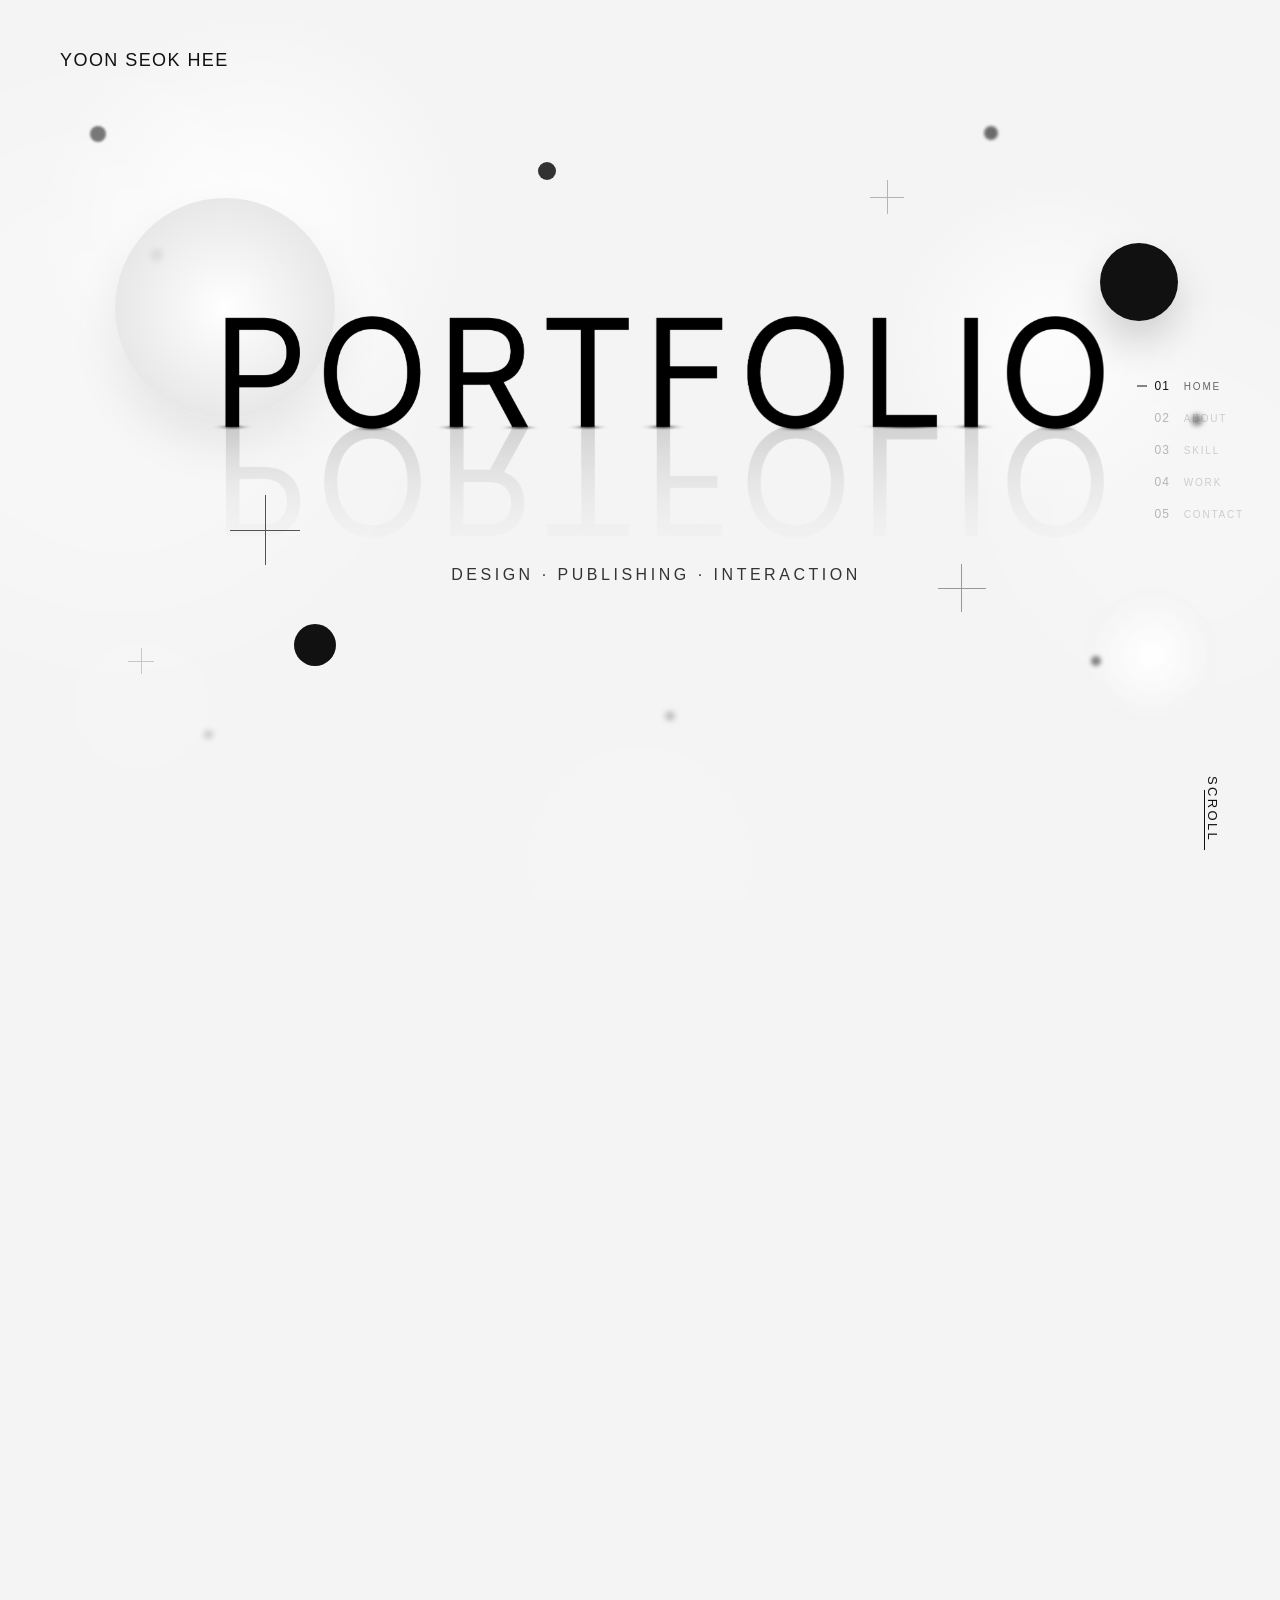
==== index.html @ f3c758a2 "port2" ====
<!DOCTYPE html>
<html lang="ko">

<head>
    <meta charset="UTF-8">
    <meta name="viewport" content="width=device-width, initial-scale=1.0">
    <title>PORTFOLIO</title>

    <link rel="stylesheet" href="./css/main.css">
</head>

<body>

    <!-- side nav -->
    <nav class="side-nav">
        <ul>
            <li>
                <a href="#visual">
                    <span>01</span>
                    <em>HOME</em>
                </a>
            </li>

            <li>
                <a href="#about">
                    <span>02</span>
                    <em>ABOUT</em>
                </a>
            </li>

            <li>
                <a href="#skill">
                    <span>03</span>
                    <em>SKILL</em>
                </a>
            </li>

            <li>
                <a href="#work">
                    <span>04</span>
                    <em>WORK</em>
                </a>
            </li>

            <li>
                <a href="#contact">
                    <span>05</span>
                    <em>CONTACT</em>
                </a>
            </li>
        </ul>
    </nav>

    <!-- header -->
    <header id="header">
        <h1 class="logo">
            <a href="#visual">YOON SEOK HEE</a>
        </h1>
    </header>

    <main id="main">

        <!-- visual -->
        <section id="visual" class="visual">

            <!-- background blur -->
            <span class="blur blur01"></span>
            <span class="blur blur02"></span>
            <span class="blur blur03"></span>
            <span class="blur blur04"></span>

            <!-- main objects -->
            <span class="obj obj01"></span>
            <span class="obj obj02"></span>
            <span class="obj obj03"></span>
            <span class="obj obj04"></span>

            <!-- small depth dots -->
            <span class="dot dot01"></span>
            <span class="dot dot02"></span>
            <span class="dot dot03"></span>
            <span class="dot dot04"></span>
            <span class="dot dot05"></span>
            <span class="dot dot06"></span>
            <span class="dot dot07"></span>
            <span class="dot dot08"></span>

            <!-- cross objects -->
            <span class="star star01"></span>
            <span class="star star02"></span>
            <span class="star star03"></span>
            <span class="star star04"></span>

            <!-- title image -->
            <div class="title-wrap">
                <img src="./images/TITLE.png" alt="PORTFOLIO">
            </div>

            <p class="visual-text">
                DESIGN · PUBLISHING · INTERACTION
            </p>

            <div class="scroll">
                <span>SCROLL</span>
            </div>

        </section>

        <!-- about -->
        <section id="about" class="section about">

            <div class="section-objects about-objects">
                <span class="s-blur s-blur01"></span>
                <span class="s-circle s-circle01"></span>
                <span class="s-circle s-circle02"></span>
                <span class="s-dot s-dot01"></span>
                <span class="s-dot s-dot02"></span>
                <span class="s-star s-star01"></span>
            </div>

            <div class="inner about-slider">

                <div class="about-page active">
                    <div class="section-title">
                        <span>ABOUT</span>
                        <h2>WEB DESIGN<br>PORTFOLIO</h2>
                    </div>

                    <div class="about-text">
                        <p>
                            브랜드 디자인부터 웹 퍼블리싱,
                            카페24 및 워드프레스 운영까지
                            실제 서비스 기반으로 작업하고 있습니다.
                        </p>
                    </div>
                </div>

                <div class="about-page">
                    <div class="section-title">
                        <span>ROLE</span>
                        <h2>DESIGN TO<br>WEB</h2>
                    </div>

                    <div class="about-text">
                        <p>
                            피그마로 시안을 제작하고,
                            VS Code를 통해 실제 화면에 반영하며
                            인터랙션과 레이아웃을 조정합니다.
                        </p>
                    </div>
                </div>

                <div class="about-page">
                    <div class="section-title">
                        <span>WORKFLOW</span>
                        <h2>OPERATE &<br>MAINTAIN</h2>
                    </div>

                    <div class="about-text">
                        <p>
                            제작 이후 수정, 교체, 운영 대응까지
                            유연하게 처리할 수 있는 실무형 작업 방식을 지향합니다.
                        </p>
                    </div>
                </div>

                <div class="about-page">
                    <div class="section-title">
                        <span>EXPERIENCE</span>
                        <h2>PRACTICAL<br>WORK</h2>
                    </div>

                    <div class="about-text">
                        <p>
                            실제 운영 중인 페이지를 수정하고,
                            디자인과 퍼블리싱을 연결해
                            실무 중심으로 작업합니다.
                        </p>
                    </div>
                </div>


                <div class="about-control">
                    <button type="button" class="about-prev">←</button>
                    <span class="about-count">01 / 03</span>
                    <button type="button" class="about-next">→</button>
                </div>

            </div>
        </section>

        <!-- skill -->
        <section id="skill" class="section skill">

            <div class="section-objects skill-objects">
                <span class="s-blur s-blur02"></span>
                <span class="s-circle s-circle03"></span>
                <span class="s-circle s-circle04"></span>
                <span class="s-dot s-dot03"></span>
                <span class="s-dot s-dot04"></span>
                <span class="s-dot s-dot05"></span>
                <span class="s-star s-star02"></span>
            </div>

            <div class="inner">

                <div class="section-title">
                    <span>SKILL</span>
                    <h2>TOOLS &<br>WORKFLOW</h2>
                </div>

                <div class="skill-list">

                    <div class="skill-box">
                        <h3>DESIGN</h3>

                        <div class="skill-icons">

                            <div class="icon-box">
                                <img src="./images/icon_ps.png" alt="">
                                <span>PHOTOSHOP</span>
                            </div>

                            <div class="icon-box">
                                <img src="./images/icon_ai.png" alt="">
                                <span>ILLUSTRATOR</span>
                            </div>

                            <div class="icon-box">
                                <img src="./images/icon_figma.png" alt="">
                                <span>FIGMA</span>
                            </div>

                            <div class="icon-box">
                                <img src="./images/icon_ae.png" alt="">
                                <span>AFTER EFFECTS</span>
                            </div>

                        </div>
                    </div>

                    <div class="skill-box">
                        <h3>PUBLISHING</h3>

                        <div class="skill-icons">

                            <div class="icon-box">
                                <img src="./images/icon_html.png" alt="">
                                <span>HTML</span>
                            </div>

                            <div class="icon-box">
                                <img src="./images/icon_css.png" alt="">
                                <span>CSS</span>
                            </div>

                            <div class="icon-box">
                                <img src="./images/icon_js.png" alt="">
                                <span>JAVA SCRIPT</span>
                            </div>

                        </div>
                    </div>

                    <div class="skill-box">
                        <h3>CMS</h3>

                        <div class="skill-icons">

                            <div class="icon-box">
                                <img src="./images/icon_cafe24.png" alt="">
                                <span>CAFE24</span>
                            </div>

                            <div class="icon-box">
                                <img src="./images/icon_ward.png" alt="">
                                <span>WARD FRESS</span>
                            </div>

                        </div>
                    </div>

                </div>

            </div>
        </section>

        <!-- work -->
        <section id="work" class="section work">

            <div class="section-objects work-objects">
                <span class="s-blur s-blur03"></span>
                <span class="s-circle s-circle05"></span>
                <span class="s-circle s-circle06"></span>
                <span class="s-dot s-dot06"></span>
                <span class="s-dot s-dot07"></span>
                <span class="s-star s-star03"></span>
                <span class="s-star s-star04"></span>
            </div>


            <div class="inner">

                <div class="work-head">
                    <div class="work-title-group">
                        <div class="section-title">
                            <span>WORK</span>
                            <h2>SELECTED<br>PROJECTS</h2>
                        </div>

                        <p class="work-intro">
                            다양한 브랜드의 웹사이트를 기획, 디자인, 퍼블리싱까지<br>
                            사용자 중심의 접근으로 완성도 높은 결과물을 만듭니다.
                        </p>
                    </div>

                    <a href="./portfolio.html" class="work-more">
                        VIEW ALL PROJECTS
                        <span aria-hidden="true">→</span>
                    </a>
                </div>

                <div class="work-area">

                    <button type="button" class="work-btn work-prev" aria-label="이전 프로젝트">←</button>

                    <div class="work-list" id="workList"></div>

                    <button type="button" class="work-btn work-next" aria-label="다음 프로젝트">→</button>

                    <div class="work-pagination" aria-label="프로젝트 페이지"></div>

                </div>

            </div>
        </section>


        <!-- contact -->
        <section id="contact" class="section contact">

            <div class="section-objects contact-objects">
                <span class="s-blur s-blur04"></span>
                <span class="s-circle s-circle07"></span>
                <span class="s-circle s-circle08"></span>
                <span class="s-dot s-dot08"></span>
                <span class="s-dot s-dot09"></span>
                <span class="s-dot s-dot10"></span>
                <span class="s-star s-star05"></span>
            </div>

            <div class="inner">

                <div class="section-title">
                    <span>CONTACT</span>
                    <h2>LET’S WORK<br>TOGETHER</h2>
                </div>

                <div class="contact-wrap">

                    <div class="contact-box">
                        <span class="contact-label">EMAIL</span>
                        <a href="mailto:mkldsa@naver.com">
                            mkldsa@naver.com
                        </a>
                    </div>

                    <div class="contact-box">
                        <span class="contact-label">PHONE</span>
                        <a href="tel:01012345678">
                            010 - 5210 - 6047
                        </a>
                    </div>

                    <div class="contact-box">
                        <span class="contact-label">SITE</span>
                        <a href="http://mkldsa.mycafe24.com">
                            mkldsa.mycafe24.com
                        </a>
                    </div>

                    <div class="contact-desc">
                        <p>
                            브랜드와 사용자 경험을 함께 고민하며<br>
                            디자인과 퍼블리싱을 연결합니다.
                        </p>
                    </div>

                </div>

            </div>

        </section>

    </main>

    <script src="./js/main.js"></script>

</body>

</html>
---- css/main.css ----
@charset "utf-8";

*{
    margin:0;
    padding:0;
    box-sizing:border-box;
}

ul,
ol{
    list-style:none;
}

a{
    text-decoration:none;
    color:inherit;
}

img{
    display:block;
    max-width:100%;
}

html{
    scroll-behavior:auto;
}

body{
    font-family:Arial, sans-serif;
    background:#f4f4f4;
    color:#111;
    overflow:hidden;
}


#header{
    position:fixed;
    top:0;
    left:0;
    z-index:50;

    width:100%;
    height:110px;
    padding:0 60px;

    display:flex;
    align-items:center;
}

.logo a{
    font-size:18px;
    font-weight:500;
    letter-spacing:0.08em;
}

.gnb ul{
    display:flex;
    gap:48px;
}

.gnb a{
    font-size:15px;
    font-weight:500;
    letter-spacing:0.08em;
}

.visual{
    position:relative;
    width:100%;
    height:100vh;
    overflow:hidden;

    display:flex;
    align-items:center;
    justify-content:center;
    flex-direction:column;

    background:
        radial-gradient(circle at 20% 25%, rgba(255,255,255,0.9), transparent 18%),
        radial-gradient(circle at 82% 38%, rgba(255,255,255,0.8), transparent 14%),
        #f4f4f4;
}

/* title */

.title-wrap{
    position:relative;
    z-index:20;

    width:min(78vw, 1180px);

    opacity:0;
    transform:translateY(45px) scale(0.98);
    filter:blur(8px);

    margin-left:32px;
}

.title-wrap img{
    width:100%;
}

.visual-text{
    position:relative;
    z-index:20;

    margin-top:28px;

    font-size:16px;
    letter-spacing:0.22em;
    color:#333;

    opacity:0;
    transform:translateY(20px);

    margin-left:32px;
}

.visual.motion-active .title-wrap{
    animation:titleFadeUp 1.2s ease forwards;
}

.visual.motion-active .visual-text{
    animation:fadeUp 1s ease forwards;
    animation-delay:0.5s;
}

.visual .title-wrap,
.visual .visual-text{
    transition:
    opacity 0.45s ease,
    transform 0.45s ease,
    filter 0.45s ease;
}

.visual.motion-out .title-wrap{
    opacity:0;

    transform:
    translateY(-35px)
    scale(0.98);

    filter:blur(8px);
}

.visual.motion-out .visual-text{
    opacity:0;

    transform:
    translateY(-20px);

    filter:blur(6px);
}

.visual.motion-active .title-wrap{
    animation:
    titleFadeUp 1.2s ease forwards;
}

.visual.motion-active .visual-text{
    animation:
    fadeUp 1s ease forwards;

    animation-delay:0.5s;
}


/* background blur objects */

.blur{
    position:absolute;
    display:block;
    border-radius:50%;
    pointer-events:none;
    z-index:1;
}

.blur01{
    width:520px;
    height:520px;
    left:-140px;
    top:110px;

    background:rgba(255,255,255,0.32);
    filter:blur(85px);

    animation:float01 11s ease-in-out infinite;
}

.blur02{
    width:360px;
    height:360px;
    right:-80px;
    top:35%;

    background:rgba(255,255,255,0.24);
    filter:blur(70px);

    animation:float02 13s ease-in-out infinite;
}

.blur03{
    width:260px;
    height:260px;
    left:50%;
    bottom:-90px;

    transform:translateX(-50%);

    background:rgba(255,255,255,0.18);
    filter:blur(75px);

    animation:float01 15s ease-in-out infinite;
}

.blur04{
    width:180px;
    height:180px;

    left:4%;
    bottom:12%;

    background:rgba(255,255,255,0.16);

    filter:blur(55px);

    animation:float02 16s ease-in-out infinite;
}

/* circle objects */

.obj{
    position:absolute;
    display:block;
    border-radius:50%;
    z-index:5;
    will-change:transform;
}

.obj01{
    width:220px;
    height:220px;
    left:9%;
    top:22%;

    background:radial-gradient(circle, #fff 0%, #e7e7e7 72%);
    box-shadow:0 25px 50px rgba(0,0,0,0.08);

    animation:float01 7s ease-in-out infinite;
}

.obj02{
    width:92px;
    height:92px;
    right:17%;
    top:25%;

    background:#111;
    box-shadow:0 22px 40px rgba(0,0,0,0.16);

    animation:float02 8s ease-in-out infinite;
}

.obj03{
    width:42px;
    height:42px;
    left:23%;
    bottom:26%;

    background:#111;

    animation:float03 6.5s ease-in-out infinite;
}

.obj04{
    width:150px;
    height:150px;
    right:12%;
    bottom:19%;

    background:radial-gradient(circle, rgba(255,255,255,1), rgba(230,230,230,0.4));
    filter:blur(1px);

    animation:float04 9s ease-in-out infinite;
}

/* small dots */

.dot{
    position:absolute;
    display:block;
    border-radius:50%;
    background:#111;
    z-index:6;

    pointer-events:none;
}

.dot01{
    width:18px;
    height:18px;

    top:18%;
    left:42%;

    filter:blur(0.5px);
    opacity:0.85;

    animation:float01 5s ease-in-out infinite;
}

.dot02{
    width:10px;
    height:10px;

    right:14%;
    bottom:26%;

    filter:blur(2px);
    opacity:0.5;

    animation:float02 7s ease-in-out infinite;
}

.dot03{
    width:6px;
    height:6px;

    left:12%;
    top:28%;

    filter:blur(4px);
    opacity:0.3;

    animation:float01 9s ease-in-out infinite;
}

.dot04{
    width:14px;
    height:14px;

    right:22%;
    top:14%;

    filter:blur(1.5px);
    opacity:0.6;

    animation:float02 8s ease-in-out infinite;
}

.dot05{
    width:8px;
    height:8px;

    left:52%;
    bottom:20%;

    filter:blur(3px);
    opacity:0.35;

    animation:float01 10s ease-in-out infinite;
}

.dot06{
    width:12px;
    height:12px;

    right:6%;
    top:46%;

    filter:blur(2.5px);
    opacity:0.45;

    animation:float02 9s ease-in-out infinite;
}

.dot07{
    width:16px;
    height:16px;

    left:7%;
    top:14%;

    filter:blur(1px);

    opacity:0.55;

    animation:float01 7s ease-in-out infinite;
}

.dot08{
    width:7px;
    height:7px;

    left:16%;
    bottom:18%;

    filter:blur(3px);

    opacity:0.3;

    animation:float02 11s ease-in-out infinite;
}

/* cross objects */

.star{
    position:absolute;
    z-index:7;

    display:block;

    width:70px;
    height:70px;

    background:
        linear-gradient(#111,#111) center / 1px 100% no-repeat,
        linear-gradient(90deg,#111,#111) center / 100% 1px no-repeat;

    opacity:0.7;
    animation:rotateStar 12s linear infinite;
}

.star01{
    left:18%;
    top:55%;
}

.star02{
    right:23%;
    bottom:32%;

    width:48px;
    height:48px;

    opacity:0.4;
    animation-duration:16s;
}

.star03{
    left:68%;
    top:20%;

    width:34px;
    height:34px;

    opacity:0.28;
    filter:blur(0.5px);
    animation-duration:18s;
}

.star04{
    left:10%;
    top:72%;

    width:26px;
    height:26px;

    opacity:0.2;

    filter:blur(0.4px);

    animation-duration:22s;
}

/* scroll */

.scroll{
    position:absolute;
    right:60px;
    bottom:50px;
    z-index:20;

    font-size:13px;
    letter-spacing:0.18em;
    color:#111;

    writing-mode:vertical-rl;
}

.scroll::after{
    content:"";
    display:block;

    width:1px;
    height:60px;
    margin:14px auto 0;

    background:#111;

    animation:scrollLine 1.6s ease-in-out infinite;
}

/* animations */

@keyframes titleFadeUp{
    to{
        opacity:1;
        transform:translateY(0) scale(1);
        filter:blur(0);
    }
}

@keyframes fadeUp{
    to{
        opacity:1;
        transform:translateY(0);
    }
}

@keyframes float01{
    0%,100%{
        transform:translateY(0);
    }
    50%{
        transform:translateY(-18px);
    }
}

@keyframes float02{
    0%,100%{
        transform:translateY(0);
    }
    50%{
        transform:translateY(16px);
    }
}

@keyframes float03{
    0%,100%{
        transform:translate(0,0);
    }
    50%{
        transform:translate(10px,-14px);
    }
}

@keyframes float04{
    0%,100%{
        transform:translate(0,0);
    }
    50%{
        transform:translate(-12px,12px);
    }
}

@keyframes rotateStar{
    to{
        transform:rotate(360deg);
    }
}

@keyframes scrollLine{
    0%{
        transform:scaleY(0);
        transform-origin:top;
    }
    45%{
        transform:scaleY(1);
        transform-origin:top;
    }
    46%{
        transform-origin:bottom;
    }
    100%{
        transform:scaleY(0);
        transform-origin:bottom;
    }
}


/***** 원페이지 네비게이션 *****/

/* common section */

.inner{
    width:100%;
    max-width:1280px;
    margin:0 auto;
    padding:0 60px;
}

.section{
    position:relative;

    width:100%;
    min-height:100vh;

    display:flex;
    align-items:center;

    padding:120px 0 80px;

    background:#f4f4f4;
}

.section-title span{
    display:block;
    margin-bottom:24px;

    font-size:14px;
    letter-spacing:0.2em;
    color:#777;
}

.section-title h2{
    font-size:clamp(56px, 8vw, 120px);
    font-weight:400;
    line-height:0.95;
    letter-spacing:-0.04em;
}

/* side nav */

.side-nav{
    position:fixed;
    right:48px;
    top:50%;
    transform:translateY(-50%);
    z-index:100;
}

.side-nav ul{
    display:flex;
    flex-direction:column;
    gap:18px;
}

.side-nav a{
    font-size:13px;
    letter-spacing:0.08em;
    opacity:0.35;
    transition:0.3s;
}

.side-nav a:hover{
    opacity:1;
}

/* about */

.about .inner{
    position:relative;

    min-height:520px;

    display:flex;
    justify-content:space-between;
    align-items:flex-end;
    gap:80px;
}

.about-slider{
    position:relative;
    width:100%;
}

.about-page{
    position:absolute;
    left:0;
    top:0;

    width:100%;
    min-height:520px;

    display:flex;
    justify-content:space-between;
    align-items:center;

    gap:80px;

    opacity:0;
    transform:translateX(80px);
    pointer-events:none;

    transition:0.7s ease;
}

.about-page.active{
    position:relative;

    opacity:1;
    transform:translateX(0);
    pointer-events:auto;
}

.about-text{
    width:100%;
    max-width:480px;
}

.about-text p{
    padding:42px;

    border:1px solid rgba(0,0,0,0.06);
    border-radius:32px;

    background:
    rgba(255,255,255,0.34);

    backdrop-filter:blur(14px);

    box-shadow:
    0 8px 20px rgba(0,0,0,0.025);

    font-size:20px;
    line-height:1.7;
    letter-spacing:-0.04em;

    word-break:keep-all;
    overflow-wrap:break-word;
}

.about-control{
    position:absolute;
    right:60px;
    bottom:0;

    display:flex;
    align-items:center;
    gap:24px;
}

.about-control{
    position:absolute;
    right:60px;
    bottom:0;

    z-index:20;

    display:flex;
    align-items:center;
    gap:18px;
}

.about-control button{
    width:52px;
    height:52px;

    border:none;
    border-radius:50%;

    background:#fff;

    box-shadow:
    0 10px 30px rgba(0,0,0,0.08);

    font-size:18px;
    color:#111;

    cursor:pointer;

    transition:0.35s ease;
}

.about-control button:hover{
    transform:translateY(-2px);
    box-shadow:
    0 18px 40px rgba(0,0,0,0.12);
}

.about-count{
    min-width:60px;

    text-align:center;

    font-size:13px;
    letter-spacing:0.14em;
    color:#666;
}

/* skill */

.skill-list{
    display:grid;
    grid-template-columns:repeat(3, 1fr);
    gap:24px;

    margin-top:80px;
}

.skill-box{
    min-height:260px;
    padding:36px;

    border:1px solid rgba(0,0,0,0.12);
    border-radius:28px;
    background:rgba(255,255,255,0.35);
}

.skill-box h3{
    margin-bottom:36px;
    font-size:18px;
}

.skill-box p{
    margin-top:12px;
    font-size:16px;
    color:#555;
}

.skill-icons{
    display:grid;
    grid-template-columns:repeat(2, 1fr);

    gap:48px 40px;

    margin-top:52px;
}

.skill-icons .icon-box{
    width:100%;

    display:flex;
    flex-direction:column;
    align-items:center;
    justify-content:center;

    text-align:center;
}

.skill-icons .icon-box img{
    display:block;

    margin:0 auto;
}

.skill-icons .icon-box span{
    display:flex;
    align-items:center;
    justify-content:center;

    width:100%;
    min-height:44px;

    margin-top:22px;

    text-align:center;

    font-size:16px;
    line-height:1.4;
    letter-spacing:0.02em;
    color:#555;
}

/* work */

.work-area{
    position:relative;
    margin-top:80px;
}

.work-list{
    display:flex;
    gap:28px;

    width:100%;
    overflow:hidden;
}

.work-item{
    flex:0 0 calc((100% - 28px) / 2);
    display:block;
}

.thumb{
    width:100%;
    height:420px;
    border-radius:32px;
    background:#ddd;
}

.work-info{
    margin-top:22px;
}

.work-info h3{
    font-size:24px;
    font-weight:500;
}

.work-info p{
    margin-top:8px;
    font-size:14px;
    letter-spacing:0.08em;
    color:#777;
}

.work-btn{
    position:absolute;
    top:210px;
    z-index:20;

    width:56px;
    height:56px;

    border:none;
    border-radius:50%;

    background:rgba(255,255,255,0.85);

    backdrop-filter:blur(10px);

    box-shadow:
    0 10px 30px rgba(0,0,0,0.06);

    cursor:pointer;

    transition:0.35s ease;
}

.work-btn:hover{
    transform:translateY(-3px);
}

.work-prev{
    left:-100px;
}

.work-next{
    right:-100px;
}

.thumb{
    aspect-ratio:16 / 9;

    height:auto;

    border-radius:32px;

    overflow:hidden;

    background:#ddd;
}

.thumb img{
    width:100%;
    height:100%;

    object-fit:cover;
    object-position:top;

    transition:0.6s ease;
}

.work-item:hover .thumb img{
    transform:scale(1.04);
}

/* contact */

.contact-wrap{
    margin-top:80px;

    display:flex;
    flex-direction:column;
    gap:34px;
}

.contact-box{
    display:flex;
    align-items:center;
    gap:28px;
}

.contact-label{
    width:90px;

    font-size:13px;
    letter-spacing:0.18em;
    color:#777;
}

.contact-box a{
    display:inline-block;

    font-family:"Helvetica Neue", Arial, sans-serif;
    font-size:38px;
    font-weight:300;

    letter-spacing:-0.04em;
    color:#111;
    text-decoration:none;

    transition:0.35s ease;
}

.contact-box a:hover{
    opacity:0.5;
}

.contact-desc{
    margin-top:28px;
}

.contact-desc p{
    font-size:18px;
    line-height:1.8;
    letter-spacing:-0.03em;
    color:#666;

    word-break:keep-all;
}

/**** 네비게이션 표시 ****/
.side-nav{
    position:fixed;
    right:48px;
    top:50%;

    transform:translateY(-50%);

    z-index:100;
}

.side-nav ul{
    display:flex;
    flex-direction:column;
    gap:22px;
}

.side-nav a{
    position:relative;

    display:flex;
    align-items:center;
    gap:14px;

    opacity:0.28;

    transition:0.35s ease;
}

.side-nav a span{
    font-size:13px;
    letter-spacing:0.08em;
}

.side-nav a em{
    font-style:normal;

    font-size:11px;
    letter-spacing:0.18em;
    color:#666;
}

.side-nav a::before{
    content:'';

    position:absolute;
    left:-18px;
    top:50%;

    transform:
    translateY(-50%)
    scaleX(0);

    width:10px;
    height:1px;

    background:#111;

    transform-origin:left;

    transition:0.35s ease;
}

.side-nav a.active{
    opacity:1;
}

.side-nav a.active::before{
    transform:
    translateY(-50%)
    scaleX(1);
}

/* 다른 섹션들에도 오브제 추가 */

.section{
    overflow:hidden;
}

.section .inner{
    position:relative;
    z-index:5;
}

.section-objects{
    position:absolute;
    inset:0;
    z-index:1;
    pointer-events:none;
}

.s-blur,
.s-circle,
.s-dot,
.s-star{
    position:absolute;
    display:block;
}

.s-blur,
.s-circle,
.s-dot{
    border-radius:50%;
}

.s-blur{
    background:rgba(255,255,255,0.22);
    filter:blur(70px);
}

.s-circle{
    background:
    radial-gradient(circle,
    rgba(255,255,255,0.95),
    rgba(226,226,226,0.45));
}

.s-dot{
    background:#111;
}

.s-star{
    background:
    linear-gradient(#111,#111) center / 1px 100% no-repeat,
    linear-gradient(90deg,#111,#111) center / 100% 1px no-repeat;
}

/* ABOUT */

.s-blur01{
    width:360px;
    height:360px;
    left:-80px;
    top:18%;
    animation:float01 14s ease-in-out infinite;
}

.s-circle01{
    width:150px;
    height:150px;
    right:9%;
    top:18%;
    opacity:0.65;
    animation:float02 10s ease-in-out infinite;
}

.s-circle02{
    width:54px;
    height:54px;
    left:14%;
    bottom:18%;
    background:#111;
    opacity:0.08;
    filter:blur(1px);
    animation:float03 9s ease-in-out infinite;
}

.s-dot01{
    width:12px;
    height:12px;
    right:22%;
    bottom:22%;
    opacity:0.16;
    animation:float01 8s ease-in-out infinite;
}

.s-dot02{
    width:7px;
    height:7px;
    left:26%;
    top:24%;
    opacity:0.12;
    filter:blur(2px);
    animation:float02 11s ease-in-out infinite;
}

.s-star01{
    width:34px;
    height:34px;
    right:18%;
    top:42%;
    opacity:0.12;
    animation:rotateStar 18s linear infinite;
}

/* SKILL */

.s-blur02{
    width:420px;
    height:420px;
    right:-120px;
    bottom:12%;
    animation:float02 16s ease-in-out infinite;
}

.s-circle03{
    width:120px;
    height:120px;
    left:8%;
    top:16%;
    opacity:0.55;
    animation:float01 12s ease-in-out infinite;
}

.s-circle04{
    width:70px;
    height:70px;
    right:15%;
    top:20%;
    background:#111;
    opacity:0.07;
    filter:blur(1px);
    animation:float04 10s ease-in-out infinite;
}

.s-dot03{
    width:14px;
    height:14px;
    left:20%;
    bottom:24%;
    opacity:0.13;
    animation:float02 7s ease-in-out infinite;
}

.s-dot04{
    width:8px;
    height:8px;
    right:28%;
    bottom:18%;
    opacity:0.1;
    filter:blur(1.5px);
    animation:float01 9s ease-in-out infinite;
}

.s-dot05{
    width:6px;
    height:6px;
    right:8%;
    top:44%;
    opacity:0.12;
    filter:blur(2px);
    animation:float03 12s ease-in-out infinite;
}

.s-star02{
    width:42px;
    height:42px;
    left:16%;
    bottom:16%;
    opacity:0.1;
    animation:rotateStar 20s linear infinite;
}

/* WORK */

.s-blur03{
    width:340px;
    height:340px;
    left:8%;
    bottom:8%;
    animation:float01 15s ease-in-out infinite;
}

.s-circle05{
    width:170px;
    height:170px;
    right:6%;
    top:14%;
    opacity:0.58;
    animation:float04 12s ease-in-out infinite;
}

.s-circle06{
    width:48px;
    height:48px;
    left:10%;
    top:32%;
    background:#111;
    opacity:0.08;
    filter:blur(1px);
    animation:float02 8s ease-in-out infinite;
}

.s-dot06{
    width:12px;
    height:12px;
    right:24%;
    bottom:16%;
    opacity:0.15;
    animation:float03 9s ease-in-out infinite;
}

.s-dot07{
    width:7px;
    height:7px;
    left:30%;
    bottom:26%;
    opacity:0.1;
    filter:blur(2px);
    animation:float01 10s ease-in-out infinite;
}

.s-star03{
    width:30px;
    height:30px;
    left:18%;
    top:18%;
    opacity:0.12;
    animation:rotateStar 16s linear infinite;
}

.s-star04{
    width:46px;
    height:46px;
    right:14%;
    bottom:26%;
    opacity:0.08;
    animation:rotateStar 24s linear infinite reverse;
}

/* CONTACT */

.s-blur04{
    width:460px;
    height:460px;
    right:-140px;
    top:18%;
    animation:float02 17s ease-in-out infinite;
}

.s-circle07{
    width:140px;
    height:140px;
    left:10%;
    bottom:18%;
    opacity:0.55;
    animation:float03 12s ease-in-out infinite;
}

.s-circle08{
    width:76px;
    height:76px;
    right:20%;
    top:20%;
    background:#111;
    opacity:0.07;
    filter:blur(1px);
    animation:float01 9s ease-in-out infinite;
}

.s-dot08{
    width:14px;
    height:14px;
    left:22%;
    top:22%;
    opacity:0.14;
    animation:float02 8s ease-in-out infinite;
}

.s-dot09{
    width:8px;
    height:8px;
    right:10%;
    bottom:24%;
    opacity:0.12;
    filter:blur(2px);
    animation:float03 11s ease-in-out infinite;
}

.s-dot10{
    width:6px;
    height:6px;
    left:42%;
    bottom:18%;
    opacity:0.1;
    filter:blur(2px);
    animation:float04 13s ease-in-out infinite;
}

.s-star05{
    width:38px;
    height:38px;
    right:18%;
    bottom:18%;
    opacity:0.1;
    animation:rotateStar 21s linear infinite;
}

/* =========================================================
   FINAL RESPONSIVE / PC FIX
   원본 CSS 하단 보정 코드 정리본
========================================================= */

html,
body{
    width:100%;
    max-width:100%;
    overflow-x:hidden;
}

body{
    -webkit-text-size-adjust:100%;
    text-size-adjust:100%;
}

/* PC 원페이지 스크롤 고정 */
@media (min-width:1025px){

    html,
    body{
        height:100%;
        overflow:hidden !important;
    }

    body{
        overscroll-behavior:none;
    }

    .visual,
    .section{
        min-height:100vh;
    }

    .section{
        padding:0;
        display:flex;
        align-items:center;
    }

    .inner{
        max-width:1180px;
        padding:0 40px;
    }

    .section .inner{
        position:relative;
        top:-10px;
        z-index:5;
    }

    .section-title span{
        margin-bottom:18px;
        font-size:13px;
    }

    .section-title h2{
        font-size:clamp(64px, 5.7vw, 96px);
        line-height:0.96;
    }

    .side-nav{
        right:36px;
    }

    .side-nav ul{
        gap:18px;
    }

    .side-nav a span{
        font-size:12px;
    }

    .side-nav a em{
        font-size:10px;
    }

    .visual .obj02{
        right:11%;
        top:27%;
    }

    .visual .obj04{
        right:8%;
        bottom:20%;
    }

    /* ABOUT */
    .about .inner,
    .about-page{
        min-height:auto;
        align-items:center;
    }

    .about-page{
        display:flex;
        justify-content:space-between;
        gap:80px;
    }

    .about-text{
        flex:0 0 480px;
        width:480px;
        max-width:480px;
        padding-bottom:0;
    }

    .about-text p{
        width:100%;
        padding:42px;
        font-size:18px;
        line-height:1.7;
        white-space:normal;
        word-break:keep-all;
    }

    .about-control{
        position:absolute;
        right:60px;
        bottom:-78px;
        display:flex;
        align-items:center;
        gap:18px;
        z-index:30;
    }

    .about-control button{
        width:46px;
        height:46px;
    }

    /* SKILL */
    .skill .inner,
    .work .inner,
    .contact .inner{
        top:-6px;
    }

    .skill-list{
        margin-top:58px;
        gap:20px;
    }

    .skill-box{
        min-height:250px;
        padding:30px;
        border-radius:24px;
    }

    .skill-box h3{
        margin-bottom:26px;
        font-size:17px;
    }

    .skill-icons{
        margin-top:34px;
        gap:36px 28px;
    }

    .skill-icons .icon-box img{
        max-width:86px;
        max-height:86px;
    }

    .skill-icons .icon-box span{
        margin-top:16px;
        min-height:34px;
        font-size:14px;
    }

    /* WORK */
    .work-area{
        margin-top:58px;
        position:relative;
    }

    .work-list{
        overflow-x:auto;
        overflow-y:hidden;
        scroll-behavior:smooth;
        scroll-snap-type:x mandatory;
        scrollbar-width:none;
        -ms-overflow-style:none;
    }

    .work-list::-webkit-scrollbar{
        display:none;
    }

    .work-item{
        scroll-snap-align:start;
    }

    .thumb{
        border-radius:26px;
    }

    .work-btn{
        top:50%;
        width:48px;
        height:48px;
        transform:translateY(-50%);
    }

    .work-btn:hover{
        transform:translateY(-50%);
    }

    .work-prev{
        left:-58px;
    }

    .work-next{
        right:-58px;
    }

    .work-info h3{
        font-size:21px;
    }

    .work-info p{
        font-size:13px;
    }

    /* CONTACT */
    .contact-wrap{
        margin-top:58px;
        gap:28px;
    }

    .contact-box a{
        font-size:32px;
    }

    .contact-desc p{
        font-size:17px;
    }
}

/* 낮은 높이 PC */
@media (min-width:1025px) and (max-height:900px){

    .section .inner{
        top:-24px;
    }

    .skill .inner,
    .work .inner,
    .contact .inner{
        top:-18px;
    }

    .visual .obj02{
        right:10%;
        top:24%;
    }
}

/* TABLET */
@media (max-width:1024px){

    body{
        overflow:auto;
    }

    .side-nav{
        display:none;
    }

    #header{
        height:72px;
        padding:0 22px;
    }

    .logo a{
        font-size:14px;
    }

    .visual{
        height:100svh;
        min-height:100svh;
        padding:0 22px;
    }

    .title-wrap{
        width:90vw;
        margin-left:0;
    }

    .visual-text{
        margin-left:0;
        margin-top:18px;
        font-size:12px;
        line-height:1.6;
        letter-spacing:0.12em;
        text-align:center;
    }

    .scroll{
        display:none;
    }

    .section{
        min-height:auto;
        padding:100px 0 90px;
        display:block;
    }

    .inner{
        width:100%;
        max-width:none;
        padding:0 22px;
    }

    .section-title span{
        margin-bottom:16px;
        font-size:12px;
    }

    .section-title h2{
        font-size:clamp(42px, 14vw, 72px);
        line-height:0.98;
    }

    .about .inner{
        display:block;
        min-height:auto;
    }

    .about-page{
        position:absolute;
        display:block;
        min-height:auto;
        opacity:0;
        transform:translateX(40px);
    }

    .about-page.active{
        position:relative;
        opacity:1;
        transform:translateX(0);
    }

    .about-text{
        width:100%;
        max-width:100%;
        margin-top:36px;
        padding-bottom:0;
    }

    .about-text p{
        width:100%;
        padding:26px;
        border-radius:24px;
        font-size:16px;
        line-height:1.75;
        word-break:keep-all;
    }

    .about-control{
        position:relative;
        right:auto;
        bottom:auto;
        margin-top:28px;
        display:flex;
        justify-content:flex-end;
        align-items:center;
        gap:16px;
    }

    .about-control button{
        width:44px;
        height:44px;
    }

    .skill-list{
        grid-template-columns:1fr;
        margin-top:42px;
        gap:18px;
    }

    .skill-box{
        min-height:auto;
        padding:24px;
        border-radius:24px;
    }

    .skill-icons{
        grid-template-columns:repeat(2, 1fr);
        gap:28px 18px;
        margin-top:28px;
    }

    .skill-icons .icon-box img{
        max-width:74px;
        max-height:74px;
    }

    .skill-icons .icon-box span{
        margin-top:12px;
        min-height:auto;
        font-size:12px;
    }

    .work-area{
        margin-top:42px;
    }

    .work-list{
        gap:16px;
        overflow-x:auto;
        overflow-y:hidden;
        scroll-snap-type:x mandatory;
        scroll-behavior:smooth;
        scrollbar-width:none;
    }

    .work-list::-webkit-scrollbar{
        display:none;
    }

    .work-item{
        flex:0 0 82%;
        scroll-snap-align:start;
    }

    .thumb{
        border-radius:22px;
    }

    .work-info{
        margin-top:16px;
    }

    .work-info h3{
        font-size:20px;
    }

    .work-info p{
        font-size:12px;
    }

    .work-btn{
        top:38%;
        width:42px;
        height:42px;
        transform:translateY(-50%);
    }

    .work-prev{
        left:8px;
    }

    .work-next{
        right:8px;
    }

    .contact-wrap{
        margin-top:42px;
        gap:28px;
    }

    .contact-box{
        display:block;
    }

    .contact-label{
        display:block;
        width:auto;
        margin-bottom:10px;
        font-size:12px;
    }

    .contact-box a{
        font-size:clamp(24px, 7.2vw, 34px);
        word-break:break-all;
    }

    .contact-desc p{
        font-size:16px;
        line-height:1.75;
    }
}

/* MOBILE */
@media (max-width:767px){

    body:not(.is-main) #header{
        display:none;
    }

    .inner{
        padding:0 28px;
    }

    .visual{
        padding:0 28px;
    }

    .section{
        padding:88px 0 78px;
    }

    .section-title h2{
        font-size:44px;
        line-height:1;
    }

    .about-text{
        margin-top:30px;
    }

    .about-text p{
        padding:22px;
        font-size:15px;
    }

    .skill-icons .icon-box img{
        max-width:64px;
        max-height:64px;
    }

    .work-btn{
        display:none !important;
    }

    .work-list{
        -webkit-overflow-scrolling:touch;
    }

    .work-item{
        flex:0 0 80%;
    }

    .skill-box,
    .about-text p,
    .contact-box,
    .thumb{
        border-radius:24px;
    }
}

/* 모바일 WORK 썸네일 세로폭 확대 */
@media (max-width:767px){

    .work .thumb{
        aspect-ratio:1 / 0.72;
        min-height:220px;
    }

    .work .thumb img{
        width:100%;
        height:100%;
        object-fit:cover;
        object-position:center top;
    }

    .work-item{
        flex:0 0 82%;
    }
}

/* =========================================================
   MOBILE WORK SWIPE HINT
========================================================= */

@media (max-width:767px){

    .work-area{
        position:relative;
    }

    .work-list{
        gap:18px;
        padding-right:42px;
    }

    .work-item{
        flex:0 0 86%;
    }

    /* swipe 텍스트 */
    .work-area::after{
        content:'SWIPE →';

        position:absolute;
        right:34px;
        bottom:-8px;

        font-size:10px;
        font-weight:500;
        letter-spacing:0.22em;

        color:rgba(0,0,0,0.32);

        animation:swipeHint 2.6s ease-in-out infinite;

        pointer-events:none;
    }

    @keyframes swipeHint{

        0%{
            transform:translateX(0);
            opacity:0.15;
        }

        50%{
            transform:translateX(7px);
            opacity:1;
        }

        100%{
            transform:translateX(0);
            opacity:0.15;
        }
    }
}

/* 마지막 슬라이드 도달 시 swipe 숨김 */

@media (max-width:767px){

    .work-area.swipe-end::after{
        opacity:0 !important;
        transform:translateX(12px);
        transition:.3s ease;
    }
}

/* 모바일 오브제는 살리고, 콘텐츠와 겹침만 방지 */

@media (max-width:767px){

    .section-objects{
        z-index:0;
        opacity:1;
    }

    .section .inner{
        position:relative;
        z-index:5;
    }

    /* 공통: 오브제는 배경처럼 연하게 */
    .section .s-circle,
    .section .s-dot,
    .section .s-star{
        opacity:0.16;
    }

    .section .s-blur{
        opacity:0.45;
    }

    /* SKILL 오브제 위치 조정 */
    .skill .s-circle03{
        display:block;
        width:82px;
        height:82px;
        left:auto;
        right:18px;
        top:185px;
        opacity:0.16;
    }

    .skill .s-circle04{
        display:block;
        width:46px;
        height:46px;
        right:26px;
        top:58%;
        opacity:0.08;
    }

    .skill .s-dot03{
        display:block;
        left:20px;
        bottom:18%;
        opacity:0.12;
    }

    .skill .s-dot04{
        display:block;
        right:34px;
        bottom:10%;
        opacity:0.12;
    }

    .skill .s-dot05{
        display:block;
        right:18px;
        top:42%;
        opacity:0.1;
    }

    .skill .s-star02{
        display:block;
        left:18px;
        bottom:6%;
        opacity:0.12;
    }

    /* 카드 위에 올라오는 느낌 줄이기 */
    .skill-box{
        position:relative;
        z-index:6;
        background:rgba(255,255,255,0.58);
        backdrop-filter:blur(10px);
    }
}

/* =========================================================
   LAPTOP VISUAL OBJECT FIX
   1025~1600px 노트북 구간 메인 검은 원 겹침 방지
========================================================= */

@media (min-width:1025px) and (max-width:1600px){

    .visual .obj02{
        width:78px;
        height:78px;
        right:8%;
        top:27%;
    }

    .visual .obj04{
        width:130px;
        height:130px;
        right:5%;
        bottom:20%;
    }

    .title-wrap{
        width:min(70vw, 1050px);
    }
}

@media (min-width:1025px) and (max-width:1600px) and (max-height:850px){

    .visual .obj02{
        right:6%;
        top:25%;
    }

    .title-wrap{
        width:min(68vw, 980px);
    }
}


/* 메인에서만 로고 보이기 */

#header{
    opacity:0;
    pointer-events:none;
    transition:.25s ease;
}

body.is-main #header{
    opacity:1;
    pointer-events:auto;
}

/* =========================================================
   WORK — FINAL 4 PROJECT FIXED CAROUSEL
   작은 / 큰 / 큰 / 작은
   기존 WORK 관련 스타일 최종 덮어쓰기
========================================================= */

#work{
    overflow:hidden !important;
}

#work .inner{
    overflow:visible !important;
}

#work .work-area{
    position:relative !important;
    width:100% !important;
    margin-top:48px !important;
    overflow:visible !important;
}

#work .work-list{
    position:relative !important;
    display:grid !important;
    grid-template-columns:
        minmax(180px, .72fr)
        minmax(320px, 1.12fr)
        minmax(320px, 1.12fr)
        minmax(180px, .72fr) !important;
    align-items:end !important;
    gap:30px !important;

    width:calc(100% + 220px) !important;
    height:auto !important;
    margin:0 0 0 -110px !important;
    padding:0 !important;

    overflow:visible !important;
    overflow-x:visible !important;
    overflow-y:visible !important;

    scroll-behavior:auto !important;
    scroll-snap-type:none !important;
    scrollbar-width:auto !important;

    opacity:1;
    transform:none;
    transition:
        opacity .22s ease,
        transform .22s ease;
}

#work .work-list::-webkit-scrollbar{
    display:none !important;
}

#work .work-list.is-changing{
    opacity:0;
    transform:translateX(-12px);
}

#work .work-item{
    position:relative !important;
    inset:auto !important;
    top:auto !important;
    right:auto !important;
    bottom:auto !important;
    left:auto !important;

    display:block !important;
    width:100% !important;
    min-width:0 !important;
    max-width:none !important;
    height:auto !important;

    flex:none !important;
    flex-basis:auto !important;
    align-self:end !important;

    margin:0 !important;
    padding:0 !important;

    color:inherit;
    text-decoration:none;

    opacity:1 !important;
    filter:none !important;
    transform:none !important;

    scroll-snap-align:none !important;
    pointer-events:auto !important;
}

#work .work-item .thumb{
    position:relative;
    width:100% !important;
    height:auto !important;
    min-height:0 !important;
    aspect-ratio:16 / 10 !important;

    overflow:hidden !important;

    border-radius:24px !important;
    background:#e9e9e9;

    box-shadow:none !important;
    transform:none !important;
}

#work .work-item .thumb img{
    display:block;
    width:100% !important;
    height:100% !important;
    max-width:none !important;

    object-fit:cover !important;
    object-position:center top !important;

    border-radius:inherit !important;
    box-shadow:none !important;
    transform:none !important;

    transition:transform .45s ease;
}

#work .work-item:hover .thumb img{
    transform:scale(1.025) !important;
}

#work .work-info{
    margin-top:20px !important;
    opacity:1 !important;
    transform:none !important;
}

#work .work-info h3{
    margin:0 !important;
    font-size:22px !important;
    line-height:1.2 !important;
    font-weight:500 !important;
    color:#111 !important;
}

#work .work-info p{
    margin:10px 0 0 !important;
    font-size:13px !important;
    line-height:1.5 !important;
    letter-spacing:.06em !important;
    color:#888 !important;
    opacity:1 !important;
}

/* 양 끝 작은 카드 */
#work .work-position-1,
#work .work-position-4{
    opacity:.48 !important;
}

#work .work-position-1 .thumb,
#work .work-position-4 .thumb{
    border-radius:20px !important;
}

#work .work-position-1 .work-info,
#work .work-position-4 .work-info{
    margin-top:16px !important;
}

#work .work-position-1 .work-info h3,
#work .work-position-4 .work-info h3{
    font-size:18px !important;
}

#work .work-position-1 .work-info p,
#work .work-position-4 .work-info p{
    font-size:11px !important;
}

/* 가운데 큰 카드 */
#work .work-position-2,
#work .work-position-3{
    opacity:1 !important;
    z-index:2;
}

#work .work-position-2 .thumb,
#work .work-position-3 .thumb{
    box-shadow:0 22px 55px rgba(0,0,0,.055) !important;
}

/* 좌우 버튼 */
#work .work-btn{
    position:absolute !important;
    top:43% !important;

    width:52px !important;
    height:52px !important;

    padding:0 !important;
    border:0 !important;
    border-radius:50% !important;

    display:flex !important;
    align-items:center !important;
    justify-content:center !important;

    color:#111 !important;
    background:rgba(255,255,255,.94) !important;

    box-shadow:0 12px 34px rgba(0,0,0,.09) !important;

    font-size:18px !important;
    line-height:1 !important;

    cursor:pointer;

    transform:translateY(-50%) !important;

    transition:
        color .25s ease,
        background .25s ease,
        transform .25s ease !important;

    z-index:20 !important;
}

#work .work-btn:hover{
    color:#fff !important;
    background:#111 !important;
    transform:translateY(-50%) scale(1.06) !important;
}

#work .work-prev{
    left:-78px !important;
}

#work .work-next{
    right:-78px !important;
}

/* 사용하지 않는 이전 슬라이더 요소 제거 */
#work .work-pagination,
#work .swiper-pagination,
#work .swiper-wrapper{
    display:none !important;
}

#work .work-load-error{
    grid-column:1 / -1;
    padding:60px 0;
    text-align:center;
    color:#777;
}

/* =========================================================
   WORK RESPONSIVE
========================================================= */

@media (max-width:1440px){

    #work .work-list{
        grid-template-columns:
            minmax(150px, .68fr)
            minmax(280px, 1.1fr)
            minmax(280px, 1.1fr)
            minmax(150px, .68fr) !important;

        gap:24px !important;

        width:calc(100% + 160px) !important;
        margin-left:-80px !important;
    }

    #work .work-prev{
        left:-38px !important;
    }

    #work .work-next{
        right:-38px !important;
    }
}

@media (max-width:1200px){

    #work .work-list{
        grid-template-columns:
            minmax(130px, .66fr)
            minmax(250px, 1.08fr)
            minmax(250px, 1.08fr)
            minmax(130px, .66fr) !important;

        gap:20px !important;

        width:calc(100% + 120px) !important;
        margin-left:-60px !important;
    }

    #work .work-info h3{
        font-size:19px !important;
    }

    #work .work-info p{
        font-size:11px !important;
    }
}

@media (max-width:1024px){

    #work .work-area{
        margin-top:42px !important;
        overflow:hidden !important;
    }

    #work .work-list{
        display:flex !important;
        align-items:flex-end !important;
        gap:18px !important;

        width:max-content !important;
        margin:0 !important;
        padding:0 22px 18px !important;

        overflow:visible !important;
        transform:none !important;
    }

    #work .work-item{
        width:58vw !important;
        flex:0 0 58vw !important;
    }

    #work .work-position-1,
    #work .work-position-4{
        width:42vw !important;
        flex:0 0 42vw !important;
    }

    #work .work-btn{
        top:40% !important;
        width:44px !important;
        height:44px !important;
    }

    #work .work-prev{
        left:8px !important;
    }

    #work .work-next{
        right:8px !important;
    }
}

@media (max-width:767px){

    #work .work-area{
        margin-top:30px !important;
    }

    #work .work-list{
        gap:16px !important;
        padding:0 28px 20px !important;
        -webkit-overflow-scrolling:auto !important;
    }

    #work .work-item{
        width:72vw !important;
        flex:0 0 72vw !important;
    }

    #work .work-position-1,
    #work .work-position-4{
        width:54vw !important;
        flex:0 0 54vw !important;
    }

    #work .work-item .thumb{
        min-height:0 !important;
        aspect-ratio:16 / 10 !important;
        border-radius:18px !important;
    }

    #work .work-info{
        margin-top:15px !important;
    }

    #work .work-info h3{
        font-size:18px !important;
    }

    #work .work-position-1 .work-info h3,
    #work .work-position-4 .work-info h3{
        font-size:15px !important;
    }

    #work .work-btn{
        display:none !important;
    }

    #work .work-area::after{
        content:'SWIPE →';
        position:absolute;
        right:30px;
        bottom:-4px;

        font-size:10px;
        font-weight:500;
        letter-spacing:.2em;

        color:rgba(0,0,0,.32);

        pointer-events:none;
    }
}

/* =========================================================
   FINAL WORK LAYOUT
   대표 프로젝트 4개: 작은 / 큰 / 큰 / 작은
========================================================= */

#work{
    overflow:hidden !important;
}

#work .inner{
    width:100% !important;
    max-width:1540px !important;
    padding-left:64px !important;
    padding-right:64px !important;
}

#work .work-head{
    display:flex !important;
    align-items:flex-end !important;
    justify-content:space-between !important;
    gap:60px !important;
}

#work .work-title-group{
    display:block;
}

#work .work-intro{
    margin-top:28px;
    font-size:16px;
    line-height:1.7;
    letter-spacing:-0.03em;
    color:#777;
    word-break:keep-all;
}

#work .work-more{
    display:inline-flex !important;
    align-items:center !important;
    justify-content:center !important;
    gap:16px !important;
    min-width:202px !important;
    height:48px !important;
    padding:0 24px !important;
    margin-bottom:6px !important;
    border:1px solid rgba(17,17,17,.22) !important;
    border-radius:999px !important;
    background:transparent !important;
    color:#111 !important;
    font-size:12px !important;
    font-weight:600 !important;
    letter-spacing:.12em !important;
    white-space:nowrap;
    transition:
        color .3s ease,
        background .3s ease,
        border-color .3s ease;
}

#work .work-more:hover{
    color:#fff !important;
    background:#111 !important;
    border-color:#111 !important;
}

#work .work-more span{
    font-size:16px;
    transition:transform .3s ease;
}

#work .work-more:hover span{
    transform:translateX(4px);
}

#work .work-area{
    position:relative !important;
    width:100% !important;
    margin-top:48px !important;
    overflow:visible !important;
}

#work .work-list{
    position:relative !important;
    display:grid !important;
    grid-template-columns:
        minmax(210px,.68fr)
        minmax(360px,1.08fr)
        minmax(360px,1.08fr)
        minmax(210px,.68fr) !important;
    align-items:end !important;
    gap:28px !important;
    width:calc(100% + 150px) !important;
    height:auto !important;
    margin-left:-75px !important;
    padding:0 !important;
    overflow:visible !important;
    scroll-snap-type:none !important;
    scroll-behavior:auto !important;
    opacity:1;
    transform:none;
    transition:
        opacity .22s ease,
        transform .22s ease;
}

#work .work-list.is-changing{
    opacity:0;
    transform:translateX(-10px);
}

#work .work-item{
    position:relative !important;
    top:auto !important;
    left:auto !important;
    display:block !important;
    width:100% !important;
    min-width:0 !important;
    max-width:none !important;
    flex:none !important;
    margin:0 !important;
    color:inherit;
    text-decoration:none;
    opacity:1 !important;
    filter:none !important;
    transform:none !important;
    pointer-events:auto !important;
    scroll-snap-align:none !important;
    z-index:2;
}

#work .work-item .thumb{
    width:100% !important;
    height:auto !important;
    aspect-ratio:16 / 10 !important;
    min-height:0 !important;
    overflow:hidden !important;
    border-radius:24px !important;
    background:#e8e8e8 !important;
    box-shadow:none !important;
}

#work .work-item .thumb img{
    display:block !important;
    width:100% !important;
    height:100% !important;
    max-width:none !important;
    object-fit:cover !important;
    object-position:center top !important;
    border-radius:inherit !important;
    transform:none !important;
    transition:transform .5s ease !important;
}

#work .work-item:hover .thumb img{
    transform:scale(1.025) !important;
}

#work .work-info{
    margin-top:20px !important;
    opacity:1 !important;
    transform:none !important;
}

#work .work-info h3{
    margin:0 !important;
    font-size:22px !important;
    line-height:1.2 !important;
    font-weight:500 !important;
    letter-spacing:-0.02em !important;
    color:#111 !important;
}

#work .work-info p{
    margin:9px 0 0 !important;
    font-size:13px !important;
    line-height:1.45 !important;
    letter-spacing:.06em !important;
    color:#888 !important;
    opacity:1 !important;
}

/* 좌우 작은 카드 */
#work .work-position-1,
#work .work-position-4{
    align-self:end !important;
    opacity:.42 !important;
    z-index:1;
}

#work .work-position-1 .thumb,
#work .work-position-4 .thumb{
    border-radius:20px !important;
}

#work .work-position-1 .work-info,
#work .work-position-4 .work-info{
    margin-top:16px !important;
}

#work .work-position-1 .work-info h3,
#work .work-position-4 .work-info h3{
    font-size:17px !important;
}

#work .work-position-1 .work-info p,
#work .work-position-4 .work-info p{
    font-size:11px !important;
}

/* 가운데 큰 카드 */
#work .work-position-2,
#work .work-position-3{
    opacity:1 !important;
    z-index:3;
}

#work .work-position-2 .thumb,
#work .work-position-3 .thumb{
    box-shadow:0 18px 48px rgba(0,0,0,.045) !important;
}

/* 화살표 */
#work .work-btn{
    position:absolute !important;
    top:43% !important;
    z-index:20 !important;
    display:flex !important;
    align-items:center !important;
    justify-content:center !important;
    width:52px !important;
    height:52px !important;
    padding:0 !important;
    border:0 !important;
    border-radius:50% !important;
    background:rgba(255,255,255,.94) !important;
    color:#111 !important;
    box-shadow:0 12px 34px rgba(0,0,0,.08) !important;
    backdrop-filter:blur(10px);
    font-size:18px !important;
    line-height:1 !important;
    cursor:pointer;
    transform:translateY(-50%) !important;
    transition:
        color .25s ease,
        background .25s ease,
        transform .25s ease !important;
}

#work .work-btn:hover{
    color:#fff !important;
    background:#111 !important;
    transform:translateY(-50%) scale(1.06) !important;
}

#work .work-prev{
    left:-42px !important;
}

#work .work-next{
    right:-42px !important;
}

/* 페이지 표시 */
#work .work-pagination{
    position:relative !important;
    left:auto !important;
    bottom:auto !important;
    display:flex !important;
    align-items:center !important;
    justify-content:center !important;
    gap:9px !important;
    width:100% !important;
    margin-top:46px !important;
    transform:none !important;
    z-index:20;
}

#work .work-pagination button{
    display:block !important;
    width:8px !important;
    height:8px !important;
    padding:0 !important;
    border:0 !important;
    border-radius:999px !important;
    background:#d6d6d6 !important;
    cursor:pointer;
    transition:
        width .25s ease,
        background .25s ease !important;
}

#work .work-pagination button.active{
    width:24px !important;
    background:#111 !important;
}

/* PC 낮은 높이 */
@media (min-width:1025px) and (max-height:900px){

    #work .work-head{
        align-items:flex-start !important;
    }

    #work .work-intro{
        margin-top:18px;
        font-size:14px;
    }

    #work .work-area{
        margin-top:30px !important;
    }

    #work .work-list{
        grid-template-columns:
            minmax(175px,.66fr)
            minmax(300px,1.08fr)
            minmax(300px,1.08fr)
            minmax(175px,.66fr) !important;
        gap:22px !important;
        width:calc(100% + 110px) !important;
        margin-left:-55px !important;
    }

    #work .work-pagination{
        margin-top:26px !important;
    }
}

/* TABLET */
@media (max-width:1024px){

    #work .inner{
        max-width:none !important;
        padding-left:22px !important;
        padding-right:22px !important;
    }

    #work .work-head{
        align-items:flex-start !important;
    }

    #work .work-intro{
        font-size:14px;
    }

    #work .work-more{
        min-width:auto !important;
        height:44px !important;
        padding:0 18px !important;
    }

    #work .work-list{
        grid-template-columns:
            minmax(130px,.62fr)
            minmax(260px,1.12fr)
            minmax(260px,1.12fr)
            minmax(130px,.62fr) !important;
        gap:18px !important;
        width:calc(100% + 180px) !important;
        margin-left:-90px !important;
    }

    #work .work-prev{
        left:8px !important;
    }

    #work .work-next{
        right:8px !important;
    }
}

/* MOBILE */
@media (max-width:767px){

    #work .work-head{
        display:block !important;
    }

    #work .work-intro{
        margin-top:20px;
        font-size:13px;
        line-height:1.65;
    }

    #work .work-more{
        margin-top:24px !important;
        margin-bottom:0 !important;
    }

    #work .work-area{
        margin-top:32px !important;
    }

    #work .work-list{
        display:flex !important;
        align-items:flex-end !important;
        gap:16px !important;
        width:max-content !important;
        margin-left:0 !important;
        padding:0 32px 0 0 !important;
        overflow-x:auto !important;
        overflow-y:hidden !important;
        scroll-snap-type:x mandatory !important;
        scroll-behavior:smooth !important;
        scrollbar-width:none;
        -webkit-overflow-scrolling:touch;
    }

    #work .work-list::-webkit-scrollbar{
        display:none;
    }

    #work .work-item,
    #work .work-position-1,
    #work .work-position-2,
    #work .work-position-3,
    #work .work-position-4{
        width:78vw !important;
        flex:0 0 78vw !important;
        opacity:1 !important;
        scroll-snap-align:start !important;
    }

    #work .work-position-1 .work-info h3,
    #work .work-position-4 .work-info h3{
        font-size:18px !important;
    }

    #work .work-position-1 .work-info p,
    #work .work-position-4 .work-info p{
        font-size:12px !important;
    }

    #work .work-btn{
        display:none !important;
    }

    #work .work-pagination{
        margin-top:28px !important;
    }
}
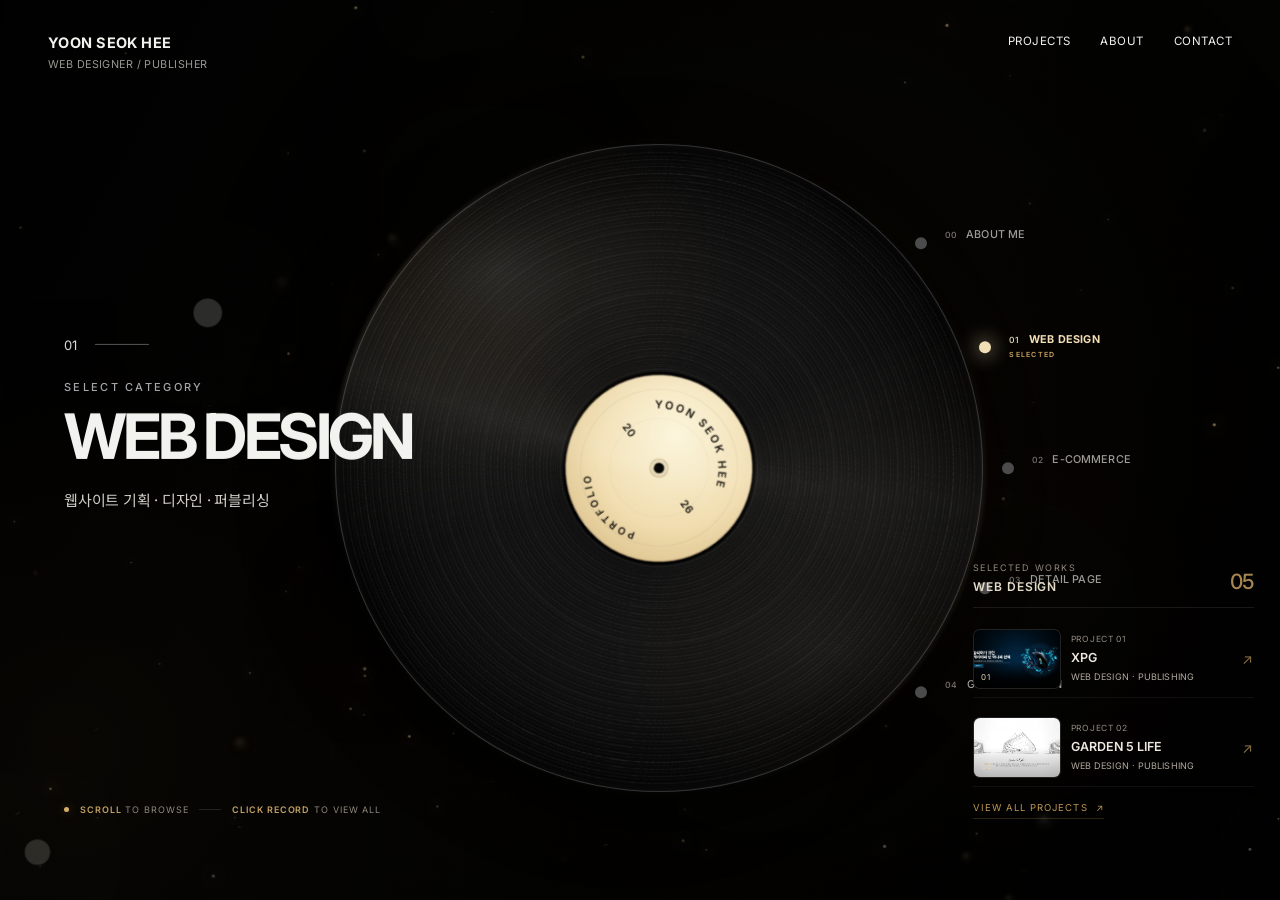
==== commit 6cc13ea0: "remaster d" ====
--- a/index.html
+++ b/index.html
@@ -1,401 +1,161 @@
-<!DOCTYPE html>
+<!doctype html>
 <html lang="ko">
+<head>
+  <meta charset="utf-8">
+  <meta name="viewport" content="width=device-width, initial-scale=1">
+  <meta name="description" content="윤석희 웹디자인 포트폴리오">
+  <link rel="icon" type="image/png" href="favicon.png">
+  <title>YOON SEOK HEE — Portfolio</title>
 
-<head>
-    <meta charset="UTF-8">
-    <meta name="viewport" content="width=device-width, initial-scale=1.0">
-    <title>PORTFOLIO</title>
+  <link rel="preconnect" href="https://fonts.googleapis.com">
+  <link rel="preconnect" href="https://fonts.gstatic.com" crossorigin>
+  <link href="https://fonts.googleapis.com/css2?family=Inter:wght@400;500;600;700&family=Noto+Sans+KR:wght@400;500;600;700&display=swap" rel="stylesheet">
 
-    <link rel="stylesheet" href="./css/main.css">
+  <link rel="stylesheet" href="assets/css/common.css">
+  <link rel="stylesheet" href="assets/css/main.css">
+  <link rel="stylesheet" href="assets/css/responsive.css">
 </head>
+<body class="home-page is-intro-loading">
+  <div class="site-shell home-shell">
+    <header class="site-header home-header">
+      <a class="brand" href="index.html" aria-label="홈으로 이동">
+        <strong>YOON SEOK HEE</strong>
+        <span>WEB DESIGNER / PUBLISHER</span>
+      </a>
 
-<body>
-
-    <!-- side nav -->
-    <nav class="side-nav">
-        <ul>
-            <li>
-                <a href="#visual">
-                    <span>01</span>
-                    <em>HOME</em>
-                </a>
-            </li>
-
-            <li>
-                <a href="#about">
-                    <span>02</span>
-                    <em>ABOUT</em>
-                </a>
-            </li>
-
-            <li>
-                <a href="#skill">
-                    <span>03</span>
-                    <em>SKILL</em>
-                </a>
-            </li>
-
-            <li>
-                <a href="#work">
-                    <span>04</span>
-                    <em>WORK</em>
-                </a>
-            </li>
-
-            <li>
-                <a href="#contact">
-                    <span>05</span>
-                    <em>CONTACT</em>
-                </a>
-            </li>
-        </ul>
-    </nav>
-
-    <!-- header -->
-    <header id="header">
-        <h1 class="logo">
-            <a href="#visual">YOON SEOK HEE</a>
-        </h1>
+      <nav class="site-nav" aria-label="주요 메뉴">
+        <a href="projects.html">PROJECTS</a>
+        <a href="about.html">ABOUT</a>
+        <a href="about.html#contact">CONTACT</a>
+      </nav>
     </header>
 
-    <main id="main">
+    <main class="home-main">
+      <section class="hero" id="home">
+        <div class="intro-vignette" aria-hidden="true"></div>
 
-        <!-- visual -->
-        <section id="visual" class="visual">
+        <div class="depth-bg" id="depthBg" aria-hidden="true">
+          <canvas class="depth-canvas" id="depthCanvas"></canvas>
+          <div class="depth-glow depth-glow-a"></div>
+          <div class="depth-glow depth-glow-b"></div>
+        </div>
 
-            <!-- background blur -->
-            <span class="blur blur01"></span>
-            <span class="blur blur02"></span>
-            <span class="blur blur03"></span>
-            <span class="blur blur04"></span>
+        <!-- 현재 탐색 중인 카테고리 -->
+        <div class="hero-copy" aria-live="polite">
+          <div class="hero-index-wrap hero-reveal hero-reveal-1">
+            <span id="heroIndex">01</span>
+            <i></i>
+          </div>
 
-            <!-- main objects -->
-            <span class="obj obj01"></span>
-            <span class="obj obj02"></span>
-            <span class="obj obj03"></span>
-            <span class="obj obj04"></span>
+          <p class="hero-kicker hero-reveal hero-reveal-2">SELECT CATEGORY</p>
+          <h1 class="hero-reveal hero-reveal-3" id="heroTitle">WEB DESIGN</h1>
+          <p class="hero-desc hero-reveal hero-reveal-4" id="heroDescription">웹사이트 기획 · 디자인 · 퍼블리싱</p>
+        </div>
 
-            <!-- small depth dots -->
-            <span class="dot dot01"></span>
-            <span class="dot dot02"></span>
-            <span class="dot dot03"></span>
-            <span class="dot dot04"></span>
-            <span class="dot dot05"></span>
-            <span class="dot dot06"></span>
-            <span class="dot dot07"></span>
-            <span class="dot dot08"></span>
+        <!-- 사용법은 설명 카드 대신 한 줄로만 -->
+        <div class="home-explore-hint" id="interactionGuide" aria-label="포트폴리오 이용 방법">
+          <span class="home-explore-pulse"></span>
+          <span><b>SCROLL</b> TO BROWSE</span>
+          <i></i>
+          <span><b>CLICK RECORD</b> TO VIEW ALL</span>
+        </div>
 
-            <!-- cross objects -->
-            <span class="star star01"></span>
-            <span class="star star02"></span>
-            <span class="star star03"></span>
-            <span class="star star04"></span>
+        <div class="record-stage" id="recordStage" aria-label="포트폴리오 카테고리 선택">
 
-            <!-- title image -->
-            <div class="title-wrap">
-                <img src="./images/TITLE.png" alt="PORTFOLIO">
+          <button class="record-wrap" id="recordButton" type="button" aria-label="선택한 카테고리 작품 보기">
+            <span class="record-intro-pulse" aria-hidden="true"></span>
+            <span class="record-intro-scan" aria-hidden="true"></span>
+
+            <div class="record" id="record" aria-hidden="true">
+              <div class="record-ring ring-1"></div>
+              <div class="record-ring ring-2"></div>
+              <div class="record-ring ring-3"></div>
+
+              <!-- ORIGINAL LP LABEL — 단순한 레코드 라벨 구조로 복원 -->
+              <div class="record-label">
+                <svg class="record-label-svg" viewBox="0 0 200 200" aria-hidden="true">
+                  <defs>
+                    <path id="labelTopArc" d="M 34 102 A 66 66 0 0 1 166 102" />
+                    <path id="labelBottomArc" d="M 166 110 A 66 66 0 0 1 34 110" />
+                  </defs>
+
+                  <text class="label-arc label-arc-top">
+                    <textPath href="#labelTopArc" startOffset="50%" text-anchor="middle">
+                      YOON SEOK HEE
+                    </textPath>
+                  </text>
+
+                  <text class="label-arc label-arc-bottom">
+                    <textPath href="#labelBottomArc" startOffset="50%" text-anchor="middle">
+                      PORTFOLIO
+                    </textPath>
+                  </text>
+
+                  <text class="label-year label-year-left"
+                        x="48" y="105"
+                        text-anchor="middle">20</text>
+
+                  <text class="label-year label-year-right"
+                        x="152" y="105"
+                        text-anchor="middle">26</text>
+
+                  <circle class="label-hole-ring" cx="100" cy="100" r="10"></circle>
+                  <circle class="label-hole" cx="100" cy="100" r="5.7"></circle>
+                </svg>
+              </div>
             </div>
 
-            <p class="visual-text">
-                DESIGN · PUBLISHING · INTERACTION
-            </p>
+            <span class="record-pointer-light" aria-hidden="true"></span>
+            <span class="record-hover-cta" aria-hidden="true">
+              <span id="recordHoverText">VIEW ALL WEB DESIGN</span><b>↗</b>
+            </span>
+          </button>
 
-            <div class="scroll">
-                <span>SCROLL</span>
+          <div class="category-orbit" id="categoryOrbit" aria-label="카테고리"></div>
+        </div>
+
+        <!-- 클릭 전에도 바로 보이는 현재 카테고리 작업물 -->
+        <aside class="home-selected-works" id="homeSelectedWorks" aria-live="polite">
+          <div class="home-selected-head">
+            <div>
+              <span>SELECTED WORKS</span>
+              <strong id="homeSelectedCategory">WEB DESIGN</strong>
+            </div>
+            <span class="home-selected-count" id="homeSelectedCount">00</span>
+          </div>
+
+          <div class="home-selected-list" id="homeSelectedList"></div>
+
+          <a class="home-selected-all" id="homeSelectedAll" href="projects.html?category=web">
+            VIEW ALL PROJECTS <span>↗</span>
+          </a>
+        </aside>
+
+        <section class="preview-panel" id="previewPanel" aria-hidden="true">
+          <div class="preview-head">
+            <div class="preview-heading">
+              <span class="section-label">SELECTED WORKS</span>
+              <h2 id="previewTitle">WEB DESIGN</h2>
             </div>
 
+            <button class="preview-close" id="previewClose" type="button" aria-label="프로젝트 패널 닫기">
+              CLOSE <span>×</span>
+            </button>
+          </div>
+
+          <div class="preview-grid" id="previewGrid"></div>
+
+          <div class="preview-more-wrap">
+            <a class="text-link" id="previewMore" href="projects.html">
+              VIEW ALL <span class="preview-count" id="previewCount">00</span> <span>→</span>
+            </a>
+          </div>
         </section>
+      </section>
+    </main>
+  </div>
 
-        <!-- about -->
-        <section id="about" class="section about">
-
-            <div class="section-objects about-objects">
-                <span class="s-blur s-blur01"></span>
-                <span class="s-circle s-circle01"></span>
-                <span class="s-circle s-circle02"></span>
-                <span class="s-dot s-dot01"></span>
-                <span class="s-dot s-dot02"></span>
-                <span class="s-star s-star01"></span>
-            </div>
-
-            <div class="inner about-slider">
-
-                <div class="about-page active">
-                    <div class="section-title">
-                        <span>ABOUT</span>
-                        <h2>WEB DESIGN<br>PORTFOLIO</h2>
-                    </div>
-
-                    <div class="about-text">
-                        <p>
-                            브랜드 디자인부터 웹 퍼블리싱,
-                            카페24 및 워드프레스 운영까지
-                            실제 서비스 기반으로 작업하고 있습니다.
-                        </p>
-                    </div>
-                </div>
-
-                <div class="about-page">
-                    <div class="section-title">
-                        <span>ROLE</span>
-                        <h2>DESIGN TO<br>WEB</h2>
-                    </div>
-
-                    <div class="about-text">
-                        <p>
-                            피그마로 시안을 제작하고,
-                            VS Code를 통해 실제 화면에 반영하며
-                            인터랙션과 레이아웃을 조정합니다.
-                        </p>
-                    </div>
-                </div>
-
-                <div class="about-page">
-                    <div class="section-title">
-                        <span>WORKFLOW</span>
-                        <h2>OPERATE &<br>MAINTAIN</h2>
-                    </div>
-
-                    <div class="about-text">
-                        <p>
-                            제작 이후 수정, 교체, 운영 대응까지
-                            유연하게 처리할 수 있는 실무형 작업 방식을 지향합니다.
-                        </p>
-                    </div>
-                </div>
-
-                <div class="about-page">
-                    <div class="section-title">
-                        <span>EXPERIENCE</span>
-                        <h2>PRACTICAL<br>WORK</h2>
-                    </div>
-
-                    <div class="about-text">
-                        <p>
-                            실제 운영 중인 페이지를 수정하고,
-                            디자인과 퍼블리싱을 연결해
-                            실무 중심으로 작업합니다.
-                        </p>
-                    </div>
-                </div>
-
-
-                <div class="about-control">
-                    <button type="button" class="about-prev">←</button>
-                    <span class="about-count">01 / 03</span>
-                    <button type="button" class="about-next">→</button>
-                </div>
-
-            </div>
-        </section>
-
-        <!-- skill -->
-        <section id="skill" class="section skill">
-
-            <div class="section-objects skill-objects">
-                <span class="s-blur s-blur02"></span>
-                <span class="s-circle s-circle03"></span>
-                <span class="s-circle s-circle04"></span>
-                <span class="s-dot s-dot03"></span>
-                <span class="s-dot s-dot04"></span>
-                <span class="s-dot s-dot05"></span>
-                <span class="s-star s-star02"></span>
-            </div>
-
-            <div class="inner">
-
-                <div class="section-title">
-                    <span>SKILL</span>
-                    <h2>TOOLS &<br>WORKFLOW</h2>
-                </div>
-
-                <div class="skill-list">
-
-                    <div class="skill-box">
-                        <h3>DESIGN</h3>
-
-                        <div class="skill-icons">
-
-                            <div class="icon-box">
-                                <img src="./images/icon_ps.png" alt="">
-                                <span>PHOTOSHOP</span>
-                            </div>
-
-                            <div class="icon-box">
-                                <img src="./images/icon_ai.png" alt="">
-                                <span>ILLUSTRATOR</span>
-                            </div>
-
-                            <div class="icon-box">
-                                <img src="./images/icon_figma.png" alt="">
-                                <span>FIGMA</span>
-                            </div>
-
-                            <div class="icon-box">
-                                <img src="./images/icon_ae.png" alt="">
-                                <span>AFTER EFFECTS</span>
-                            </div>
-
-                        </div>
-                    </div>
-
-                    <div class="skill-box">
-                        <h3>PUBLISHING</h3>
-
-                        <div class="skill-icons">
-
-                            <div class="icon-box">
-                                <img src="./images/icon_html.png" alt="">
-                                <span>HTML</span>
-                            </div>
-
-                            <div class="icon-box">
-                                <img src="./images/icon_css.png" alt="">
-                                <span>CSS</span>
-                            </div>
-
-                            <div class="icon-box">
-                                <img src="./images/icon_js.png" alt="">
-                                <span>JAVA SCRIPT</span>
-                            </div>
-
-                        </div>
-                    </div>
-
-                    <div class="skill-box">
-                        <h3>CMS</h3>
-
-                        <div class="skill-icons">
-
-                            <div class="icon-box">
-                                <img src="./images/icon_cafe24.png" alt="">
-                                <span>CAFE24</span>
-                            </div>
-
-                            <div class="icon-box">
-                                <img src="./images/icon_ward.png" alt="">
-                                <span>WARD FRESS</span>
-                            </div>
-
-                        </div>
-                    </div>
-
-                </div>
-
-            </div>
-        </section>
-
-        <!-- work -->
-        <section id="work" class="section work">
-
-            <div class="section-objects work-objects">
-                <span class="s-blur s-blur03"></span>
-                <span class="s-circle s-circle05"></span>
-                <span class="s-circle s-circle06"></span>
-                <span class="s-dot s-dot06"></span>
-                <span class="s-dot s-dot07"></span>
-                <span class="s-star s-star03"></span>
-                <span class="s-star s-star04"></span>
-            </div>
-
-
-            <div class="inner">
-
-                <div class="work-head">
-                    <div class="work-title-group">
-                        <div class="section-title">
-                            <span>WORK</span>
-                            <h2>SELECTED<br>PROJECTS</h2>
-                        </div>
-
-                        <p class="work-intro">
-                            다양한 브랜드의 웹사이트를 기획, 디자인, 퍼블리싱까지<br>
-                            사용자 중심의 접근으로 완성도 높은 결과물을 만듭니다.
-                        </p>
-                    </div>
-
-                    <a href="./portfolio.html" class="work-more">
-                        VIEW ALL PROJECTS
-                        <span aria-hidden="true">→</span>
-                    </a>
-                </div>
-
-                <div class="work-area">
-
-                    <button type="button" class="work-btn work-prev" aria-label="이전 프로젝트">←</button>
-
-                    <div class="work-list" id="workList"></div>
-
-                    <button type="button" class="work-btn work-next" aria-label="다음 프로젝트">→</button>
-
-                    <div class="work-pagination" aria-label="프로젝트 페이지"></div>
-
-                </div>
-
-            </div>
-        </section>
-
-
-        <!-- contact -->
-        <section id="contact" class="section contact">
-
-            <div class="section-objects contact-objects">
-                <span class="s-blur s-blur04"></span>
-                <span class="s-circle s-circle07"></span>
-                <span class="s-circle s-circle08"></span>
-                <span class="s-dot s-dot08"></span>
-                <span class="s-dot s-dot09"></span>
-                <span class="s-dot s-dot10"></span>
-                <span class="s-star s-star05"></span>
-            </div>
-
-            <div class="inner">
-
-                <div class="section-title">
-                    <span>CONTACT</span>
-                    <h2>LET’S WORK<br>TOGETHER</h2>
-                </div>
-
-                <div class="contact-wrap">
-
-                    <div class="contact-box">
-                        <span class="contact-label">EMAIL</span>
-                        <a href="mailto:mkldsa@naver.com">
-                            mkldsa@naver.com
-                        </a>
-                    </div>
-
-                    <div class="contact-box">
-                        <span class="contact-label">PHONE</span>
-                        <a href="tel:01012345678">
-                            010 - 5210 - 6047
-                        </a>
-                    </div>
-
-                    <div class="contact-box">
-                        <span class="contact-label">SITE</span>
-                        <a href="http://mkldsa.mycafe24.com">
-                            mkldsa.mycafe24.com
-                        </a>
-                    </div>
-
-                    <div class="contact-desc">
-                        <p>
-                            브랜드와 사용자 경험을 함께 고민하며<br>
-                            디자인과 퍼블리싱을 연결합니다.
-                        </p>
-                    </div>
-
-                </div>
-
-            </div>
-
-        </section>
-
-    </main>
-
-    <script src="./js/main.js"></script>
-
+  <script src="data/projects-data.js"></script>
+  <script src="assets/js/main.js"></script>
 </body>
-
-</html>+</html>
--- a/assets/css/common.css
+++ b/assets/css/common.css
@@ -0,0 +1,142 @@
+:root{
+  --bg:#080808;
+  --panel:#101010;
+  --text:#f2f2ee;
+  --muted:#8c8c88;
+  --line:#2a2a28;
+  --accent:#dfcfad;
+  --gold:#d9b976;
+  --max:1600px;
+}
+
+*{box-sizing:border-box}
+
+html{scroll-behavior:smooth}
+
+body{
+  margin:0;
+  background:var(--bg);
+  color:var(--text);
+  font-family:Inter,"Noto Sans KR",sans-serif;
+  -webkit-font-smoothing:antialiased;
+}
+
+a{color:inherit;text-decoration:none}
+button,input{font:inherit}
+button{color:inherit}
+
+.site-shell{min-height:100vh}
+
+.site-header{
+  position:fixed;
+  z-index:100;
+  top:0;
+  left:0;
+  width:100%;
+  display:flex;
+  align-items:flex-start;
+  justify-content:space-between;
+  padding:34px 48px;
+  pointer-events:none;
+}
+
+.site-header.compact{
+  position:relative;
+  padding-bottom:10px;
+}
+
+.site-header a{pointer-events:auto}
+
+.brand{
+  display:flex;
+  flex-direction:column;
+  gap:7px;
+}
+
+.brand strong{
+  font-size:14px;
+  letter-spacing:.03em;
+}
+
+.brand span{
+  font-size:10px;
+  color:var(--muted);
+  letter-spacing:.04em;
+}
+
+.site-nav{
+  display:flex;
+  gap:30px;
+  font-size:11px;
+  letter-spacing:.04em;
+}
+
+.site-nav a{
+  position:relative;
+  padding-bottom:6px;
+}
+
+.site-nav a::after{
+  content:"";
+  position:absolute;
+  left:0;
+  bottom:0;
+  width:0;
+  height:1px;
+  background:currentColor;
+  transition:width .3s ease;
+}
+
+.site-nav a:hover::after,
+.site-nav a.is-active::after{
+  width:100%;
+}
+
+.section-label{
+  display:block;
+  margin-bottom:18px;
+  color:var(--muted);
+  font-size:11px;
+  letter-spacing:.15em;
+}
+
+.site-footer{
+  max-width:var(--max);
+  margin:0 auto;
+  padding:120px 48px 48px;
+  border-top:1px solid var(--line);
+  display:grid;
+  grid-template-columns:1fr 1fr auto;
+  gap:24px;
+  align-items:end;
+}
+
+.site-footer p,
+.site-footer a{font-size:22px}
+
+.site-footer span{
+  color:var(--muted);
+  font-size:10px;
+}
+
+
+/* =========================================================
+   V22.0 — COMMON MICROCOPY LEGIBILITY
+========================================================= */
+.brand strong{
+  font-size:14.5px!important;
+}
+
+.brand span{
+  font-size:10.8px!important;
+  color:#989893!important;
+}
+
+.site-nav{
+  font-size:11.5px!important;
+}
+
+.section-label{
+  font-size:11.5px!important;
+  color:#969690!important;
+}
--- a/assets/css/main.css
+++ b/assets/css/main.css
@@ -0,0 +1,6261 @@
+html,
+body{
+  height:100%;
+  overflow:hidden;
+}
+
+.home-page{background:#050505}
+.home-shell,.home-main{height:100%}
+
+.home-header{
+  position:fixed;
+  left:0;
+  right:0;
+  top:0;
+  z-index:100;
+}
+
+/* =========================================================
+   HERO / CINEMATIC BACKGROUND
+========================================================= */
+.hero{
+  position:relative;
+  width:100%;
+  height:100vh;
+  min-height:720px;
+  overflow:hidden;
+  padding:0 42px;
+  isolation:isolate;
+  background:
+    radial-gradient(ellipse at 58% 52%,rgba(75,50,24,.028),transparent 42%),
+    linear-gradient(118deg,#010101 0%,#040403 52%,#010101 100%);
+}
+
+.depth-bg{
+  position:absolute;
+  inset:-4%;
+  z-index:-2;
+  overflow:hidden;
+  pointer-events:none;
+}
+
+.depth-canvas{
+  position:absolute;
+  inset:0;
+  z-index:1;
+  display:block;
+  width:100%;
+  height:100%;
+}
+
+.depth-glow{
+  position:absolute;
+  pointer-events:none;
+  z-index:0;
+  opacity:.22;
+}
+
+.depth-glow-a{
+  inset:8% 15% 4% 29%;
+  background:radial-gradient(
+    ellipse at 53% 50%,
+    rgba(190,132,53,.12),
+    rgba(120,74,24,.045) 34%,
+    transparent 68%
+  );
+  filter:blur(65px);
+  animation:atmoA 27s ease-in-out infinite;
+}
+
+.depth-glow-b{
+  inset:24% -7% -12% 48%;
+  background:radial-gradient(
+    ellipse,
+    rgba(230,191,121,.05),
+    rgba(140,87,28,.02) 39%,
+    transparent 70%
+  );
+  filter:blur(88px);
+  animation:atmoB 35s ease-in-out infinite;
+}
+
+@keyframes atmoA{
+  0%,100%{transform:scale(.96);opacity:.12}
+  50%{transform:scale(1.07);opacity:.28}
+}
+
+@keyframes atmoB{
+  0%,100%{transform:translate(2%,-1%);opacity:.08}
+  50%{transform:translate(-2%,2%);opacity:.22}
+}
+
+/* =========================================================
+   HERO COPY
+========================================================= */
+.hero-copy{
+  position:absolute;
+  z-index:20;
+  left:7.2vw;
+  top:50%;
+  width:min(31vw,520px);
+  transform:translateY(-50%);
+  transition:
+    left .95s cubic-bezier(.16,.84,.24,1),
+    transform .95s cubic-bezier(.16,.84,.24,1),
+    opacity .5s ease,
+    filter .5s ease;
+}
+
+.hero-index-wrap{
+  display:flex;
+  align-items:center;
+  gap:18px;
+  margin-bottom:34px;
+  color:#ddd;
+  font-size:12px;
+}
+
+.hero-index-wrap i{
+  display:block;
+  width:56px;
+  height:1px;
+  background:#555;
+}
+
+.hero-kicker{
+  margin:0 0 14px;
+  color:#7f858d;
+  font-size:10px;
+  letter-spacing:.22em;
+}
+
+.hero h1{
+  max-width:610px;
+  margin:0;
+  font-size:clamp(56px,5.1vw,98px);
+  line-height:.88;
+  letter-spacing:-.06em;
+}
+
+.hero-desc{
+  margin:24px 0 0;
+  color:#c6c6c0;
+  font-size:15px;
+}
+
+/* =========================================================
+   RECORD
+========================================================= */
+.record-stage{
+  position:absolute;
+  inset:0;
+  z-index:5;
+}
+
+.record-stage::before{
+  content:"";
+  position:absolute;
+  left:59%;
+  top:54%;
+  width:min(82vh,860px);
+  height:min(82vh,860px);
+  border-radius:50%;
+  transform:translate(-50%,-50%) scale(1.08);
+  background:radial-gradient(
+    circle,
+    rgba(210,171,102,.055) 0%,
+    rgba(143,100,46,.022) 37%,
+    transparent 69%
+  );
+  filter:blur(36px);
+  opacity:.62;
+  pointer-events:none;
+  transition:
+    left 1.05s cubic-bezier(.16,.84,.2,1),
+    top 1.05s cubic-bezier(.16,.84,.2,1),
+    transform 1.05s cubic-bezier(.16,.84,.2,1),
+    opacity .55s ease;
+}
+
+.record-stage::after{
+  content:"";
+  position:absolute;
+  z-index:-1;
+  left:59%;
+  top:52%;
+  width:min(78vh,820px);
+  height:min(78vh,820px);
+  border-radius:50%;
+  transform:translate(-50%,-50%);
+  pointer-events:none;
+  background:radial-gradient(circle at 64% 28%,rgba(227,190,126,.035),transparent 27%);
+  filter:blur(18px);
+  opacity:.7;
+  transition:
+    left 1.05s cubic-bezier(.16,.84,.2,1),
+    top 1.05s cubic-bezier(.16,.84,.2,1),
+    transform 1.05s cubic-bezier(.16,.84,.2,1);
+}
+
+.record-wrap{
+  position:absolute;
+  left:59%;
+  top:52%;
+  width:min(72vh,760px);
+  aspect-ratio:1;
+  padding:0;
+  border:0;
+  border-radius:50%;
+  background:none;
+  cursor:pointer;
+  transform:translate(-50%,-50%);
+  transition:
+    left 1.05s cubic-bezier(.16,.84,.2,1),
+    top 1.05s cubic-bezier(.16,.84,.2,1),
+    transform 1.05s cubic-bezier(.16,.84,.2,1),
+    filter .55s ease;
+}
+
+.record-wrap:hover{filter:brightness(1.09)}
+
+.record-wrap::after{
+  content:"";
+  position:absolute;
+  inset:0;
+  z-index:8;
+  display:block;
+  border-radius:50%;
+  pointer-events:none;
+  box-shadow:
+    inset 0 0 0 1px rgba(255,255,255,.10),
+    inset 4px 4px 14px rgba(255,255,255,.025),
+    inset -5px -7px 17px rgba(255,255,255,.018),
+    0 0 12px rgba(255,255,255,.012);
+}
+
+.record{
+  position:absolute;
+  inset:0;
+  display:block;
+  overflow:hidden;
+  isolation:isolate;
+  border-radius:50%;
+  opacity:1;
+  background:radial-gradient(
+    circle at 50% 50%,
+    #141414 0%,
+    #0e0e0e 26%,
+    #090909 52%,
+    #050505 74%,
+    #020202 92%,
+    #000 100%
+  );
+  box-shadow:
+    inset 0 0 0 1px rgba(255,255,255,.075),
+    inset 0 0 26px rgba(255,255,255,.022),
+    inset 0 0 90px rgba(0,0,0,.74),
+    0 0 0 1px rgba(255,255,255,.03),
+    0 24px 60px rgba(0,0,0,.58);
+  will-change:transform;
+}
+
+.record::before{
+  content:"";
+  position:absolute;
+  inset:1.1%;
+  z-index:1;
+  display:block;
+  border-radius:50%;
+  pointer-events:none;
+  background:
+    repeating-radial-gradient(
+      circle at 50% 50%,
+      rgba(255,255,255,.045) 0 1px,
+      rgba(255,255,255,0) 1px 3px,
+      rgba(255,255,255,.018) 3px 4px,
+      rgba(255,255,255,0) 4px 7px
+    ),
+    repeating-radial-gradient(
+      circle at 50% 50%,
+      transparent 0 21px,
+      rgba(255,255,255,.03) 21px 22px,
+      transparent 22px 39px
+    ),
+    radial-gradient(
+      circle at 50% 50%,
+      transparent 0 27%,
+      rgba(255,255,255,.012) 48%,
+      transparent 72%
+    );
+  opacity:.78;
+  mix-blend-mode:screen;
+}
+
+.record::after{
+  content:"";
+  position:absolute;
+  inset:-2%;
+  z-index:2;
+  display:block;
+  border-radius:50%;
+  pointer-events:none;
+  background:
+    conic-gradient(
+      from 200deg at 50% 50%,
+      transparent 0deg 18deg,
+      rgba(255,255,255,.018) 25deg,
+      rgba(255,255,255,.125) 39deg,
+      rgba(255,255,255,.04) 51deg,
+      transparent 65deg 160deg,
+      rgba(255,255,255,.018) 176deg,
+      rgba(255,255,255,.06) 188deg,
+      transparent 204deg 360deg
+    ),
+    radial-gradient(
+      ellipse at 29% 25%,
+      rgba(255,255,255,.12) 0%,
+      rgba(255,255,255,.045) 17%,
+      transparent 42%
+    ),
+    radial-gradient(
+      ellipse at 73% 76%,
+      rgba(255,255,255,.05) 0%,
+      transparent 34%
+    );
+  mix-blend-mode:screen;
+  opacity:.68;
+}
+
+.record-ring{
+  position:absolute;
+  z-index:3;
+  display:block;
+  border-radius:50%;
+  pointer-events:none;
+  background:none;
+}
+
+.ring-1{
+  inset:13%;
+  border:1px solid rgba(255,255,255,.028);
+}
+
+.ring-2{
+  inset:23%;
+  border:1px solid rgba(255,255,255,.035);
+}
+
+.ring-3{
+  inset:34%;
+  border:1px solid rgba(255,255,255,.026);
+}
+
+.record-label{
+  position:absolute;
+  z-index:6;
+  left:50%;
+  top:50%;
+  width:29%;
+  aspect-ratio:1;
+  overflow:hidden;
+  border-radius:50%;
+  transform:translate(-50%,-50%);
+  background:radial-gradient(
+    circle at 42% 34%,
+    rgba(255,249,222,.98) 0%,
+    rgba(244,221,169,.98) 58%,
+    rgba(220,190,130,.98) 100%
+  );
+  box-shadow:
+    0 0 0 6px rgba(0,0,0,.86),
+    0 0 0 8px rgba(255,255,255,.018),
+    0 0 22px rgba(0,0,0,.85),
+    inset 0 0 0 1px rgba(80,56,24,.24),
+    inset 0 0 24px rgba(123,88,34,.07);
+}
+
+.record-label-svg{
+  display:block;
+  width:100%;
+  height:100%;
+  overflow:visible;
+}
+
+.record-label-svg .label-arc{
+  fill:#18140e;
+  font-family:Inter,sans-serif;
+  font-size:10px;
+  font-weight:600;
+  letter-spacing:3px;
+}
+
+.record-label-svg .label-arc-bottom{
+  font-size:9.5px;
+  letter-spacing:3.8px;
+}
+
+.record-label-svg .label-year{
+  fill:#18140e;
+  font-family:Inter,sans-serif;
+  font-size:11px;
+  font-weight:500;
+  letter-spacing:.3px;
+}
+
+.record-label-svg .label-hole-ring{
+  fill:rgba(130,96,45,.12);
+  stroke:rgba(89,61,22,.15);
+  stroke-width:1;
+}
+
+.record-label-svg .label-hole{
+  fill:#050505;
+}
+
+/* =========================================================
+   CATEGORY ORBIT
+========================================================= */
+.category-orbit{
+  position:absolute;
+  z-index:18;
+  left:59%;
+  top:52%;
+  width:min(72vh,760px);
+  aspect-ratio:1;
+  pointer-events:none;
+  transform:translate(-50%,-50%);
+  transition:
+    left 1.05s cubic-bezier(.16,.84,.2,1),
+    top 1.05s cubic-bezier(.16,.84,.2,1),
+    opacity .55s ease,
+    transform 1.05s cubic-bezier(.16,.84,.2,1);
+}
+
+.category-btn{
+  position:absolute;
+  left:50%;
+  top:50%;
+  display:flex;
+  align-items:center;
+  gap:13px;
+  min-width:170px;
+  padding:7px 0;
+  border:0;
+  background:none;
+  color:#747474;
+  font-size:11px;
+  letter-spacing:.02em;
+  text-align:left;
+  cursor:pointer;
+  pointer-events:auto;
+  transform-origin:0 0;
+  transition:color .3s ease,opacity .3s ease,transform .35s ease;
+}
+
+.category-btn::before{
+  content:"";
+  flex:0 0 auto;
+  width:11px;
+  height:11px;
+  border-radius:50%;
+  background:#4b4b4b;
+  transition:.3s;
+}
+
+.category-btn span{
+  display:block;
+  white-space:nowrap;
+}
+
+.category-btn:hover,
+.category-btn.is-active{
+  color:#f4f1ea;
+}
+
+.category-btn.is-active{
+  font-weight:600;
+}
+
+.category-btn.is-active::before{
+  background:#f1dfb6;
+  box-shadow:0 0 18px 5px rgba(241,223,182,.34);
+}
+
+.category-btn.is-active span{color:#f1dfb6}
+
+/* =========================================================
+   INTERACTION HINT
+========================================================= */
+.interaction-hint{
+  position:absolute;
+  z-index:30;
+  left:7.2vw;
+  top:68.3%;
+  display:flex;
+  align-items:center;
+  justify-content:flex-start;
+  gap:12px;
+  pointer-events:none;
+  white-space:nowrap;
+  animation:hintBreath 3.8s ease-in-out infinite;
+}
+
+.mouse-icon{
+  position:relative;
+  display:block;
+  flex:0 0 24px;
+  width:24px;
+  height:38px;
+  border:1px solid rgba(229,190,111,.88);
+  border-radius:14px;
+  box-shadow:
+    0 0 14px rgba(216,165,78,.12),
+    inset 0 0 10px rgba(255,231,179,.025);
+}
+
+.mouse-icon i{
+  position:absolute;
+  left:50%;
+  top:8px;
+  width:2px;
+  height:7px;
+  border-radius:999px;
+  background:#e5c47f;
+  box-shadow:0 0 7px rgba(231,193,115,.28);
+  transform:translateX(-50%);
+  animation:hintWheel 1.55s ease-in-out infinite;
+}
+
+.interaction-hint p{
+  margin:0;
+  padding:0;
+  color:rgba(225,220,209,.78);
+  font-size:10px;
+  line-height:1.48;
+  letter-spacing:.1em;
+  text-align:left;
+}
+
+.interaction-hint p::first-line{color:#e7c786}
+
+@keyframes hintWheel{
+  0%{opacity:.15;transform:translate(-50%,0)}
+  35%{opacity:1}
+  100%{opacity:0;transform:translate(-50%,11px)}
+}
+
+@keyframes hintBreath{
+  0%,100%{opacity:.66}
+  50%{opacity:1}
+}
+
+/* =========================================================
+   SOCIAL RAIL
+========================================================= */
+.social-rail{
+  position:absolute;
+  z-index:40;
+  right:34px;
+  bottom:42px;
+  display:flex;
+  flex-direction:column;
+  gap:22px;
+  color:#888;
+  font-size:10px;
+}
+
+.social-rail a:hover{color:#fff}
+
+/* =========================================================
+   PREVIEW PANEL
+========================================================= */
+.preview-panel{
+  position:absolute;
+  z-index:40;
+  top:50%;
+  left:43.5%;
+  width:min(53vw,900px);
+  height:min(76vh,740px);
+  min-height:540px;
+  padding:34px 36px 26px;
+  overflow:hidden;
+
+  border:1px solid rgba(228,191,119,.26);
+  border-radius:26px;
+
+  background:linear-gradient(
+    145deg,
+    rgba(23,21,17,.94) 0%,
+    rgba(10,10,9,.96) 38%,
+    rgba(7,7,7,.985) 100%
+  );
+
+  box-shadow:
+    0 32px 90px rgba(0,0,0,.52),
+    inset 0 1px 0 rgba(255,255,255,.035),
+    inset 0 0 45px rgba(191,136,52,.018);
+
+  backdrop-filter:blur(18px) saturate(110%);
+  -webkit-backdrop-filter:blur(18px) saturate(110%);
+
+  opacity:0;
+  visibility:hidden;
+  pointer-events:none;
+
+  transform-origin:left center;
+  transform:translateY(-50%) scaleX(.035);
+  clip-path:inset(0 97% 0 0 round 26px);
+
+  transition:
+    opacity .16s ease,
+    visibility 0s linear .92s,
+    transform .92s cubic-bezier(.16,.86,.22,1),
+    clip-path .92s cubic-bezier(.16,.86,.22,1);
+}
+
+.preview-panel.is-open{
+  opacity:1;
+  visibility:visible;
+  pointer-events:auto;
+  transform:translateY(-50%) scaleX(1);
+  clip-path:inset(0 0 0 0 round 26px);
+  transition:
+    opacity .18s ease,
+    visibility 0s,
+    transform .96s cubic-bezier(.16,.86,.22,1),
+    clip-path .96s cubic-bezier(.16,.86,.22,1);
+}
+
+.preview-panel .preview-head,
+.preview-panel .preview-grid,
+.preview-panel .preview-more-wrap{
+  opacity:0;
+  transform:translateX(28px);
+  transition:
+    opacity .36s ease,
+    transform .55s cubic-bezier(.16,.84,.24,1);
+}
+
+.preview-panel.is-open .preview-head,
+.preview-panel.is-open .preview-grid,
+.preview-panel.is-open .preview-more-wrap{
+  opacity:1;
+  transform:translateX(0);
+  transition-delay:.34s;
+}
+
+.preview-head{
+  position:relative;
+  display:flex;
+  align-items:flex-start;
+  justify-content:space-between;
+  gap:24px;
+  padding-bottom:24px;
+  margin-bottom:24px;
+  border-bottom:1px solid rgba(255,255,255,.075);
+}
+
+.preview-heading{
+  display:flex;
+  flex-direction:column;
+  gap:8px;
+}
+
+.preview-heading .section-label{
+  margin:0;
+  color:#b1aaa0;
+  font-size:11px;
+  letter-spacing:.18em;
+}
+
+.preview-heading h2{
+  margin:0;
+  color:#f7f5f0;
+  font-size:clamp(30px,2.25vw,42px);
+  line-height:1;
+  letter-spacing:-.045em;
+}
+
+.preview-close{
+  flex:none;
+  padding:2px 0 8px 12px;
+  border:0;
+  background:transparent;
+  color:#a9a49b;
+  font-size:10px;
+  letter-spacing:.08em;
+  cursor:pointer;
+  transition:color .25s ease;
+}
+
+.preview-close span{
+  display:inline-block;
+  margin-left:8px;
+  font-size:24px;
+  line-height:.55;
+  vertical-align:-3px;
+  font-weight:300;
+}
+
+.preview-close:hover{color:#f2d79e}
+
+.preview-grid{
+  display:grid;
+  grid-template-columns:repeat(2,minmax(0,1fr));
+  gap:24px 20px;
+  align-content:start;
+  height:calc(100% - 145px);
+  padding-right:5px;
+  padding-bottom:74px;
+  overflow-y:auto;
+  overflow-x:hidden;
+  scrollbar-width:thin;
+  scrollbar-color:rgba(229,190,113,.25) transparent;
+}
+
+.preview-grid::-webkit-scrollbar{width:4px}
+.preview-grid::-webkit-scrollbar-thumb{
+  background:rgba(229,190,113,.22);
+  border-radius:10px;
+}
+
+.project-card{
+  display:block;
+  min-width:0;
+  color:#f5f2ec;
+  opacity:0;
+  transform:translateY(18px);
+  transition:
+    transform .6s cubic-bezier(.16,.84,.24,1),
+    opacity .5s ease;
+}
+
+.preview-panel.is-open .project-card{
+  opacity:1;
+  transform:translateY(0);
+}
+
+.preview-panel.is-open .project-card:nth-child(1){transition-delay:.19s}
+.preview-panel.is-open .project-card:nth-child(2){transition-delay:.25s}
+.preview-panel.is-open .project-card:nth-child(3){transition-delay:.31s}
+.preview-panel.is-open .project-card:nth-child(4){transition-delay:.37s}
+
+.project-thumb{
+  position:relative;
+  width:100%;
+  aspect-ratio:16/10;
+  overflow:hidden;
+  margin-bottom:13px;
+  border:1px solid rgba(255,255,255,.06);
+  border-radius:15px;
+  background:#121211;
+}
+
+.project-thumb::after{
+  content:"";
+  position:absolute;
+  inset:0;
+  pointer-events:none;
+  background:linear-gradient(
+    to bottom,
+    rgba(255,255,255,.025),
+    transparent 24%,
+    rgba(0,0,0,.06)
+  );
+}
+
+.project-thumb img{
+  display:block;
+  width:100%;
+  height:100%;
+  object-fit:cover;
+  transition:
+    transform .65s cubic-bezier(.16,.84,.24,1),
+    filter .45s ease;
+}
+
+.project-card:hover .project-thumb img{
+  transform:scale(1.035);
+  filter:brightness(1.05);
+}
+
+.project-card-index{
+  display:block;
+  margin:0 0 7px;
+  color:#6d6962;
+  font-size:9px;
+  letter-spacing:.16em;
+}
+
+.project-card h3{
+  margin:0 0 6px;
+  color:#f4f1eb;
+  font-size:15px;
+  line-height:1.2;
+  font-weight:600;
+}
+
+.project-card p{
+  margin:0;
+  color:#8e8981;
+  font-size:11px;
+  line-height:1.65;
+}
+
+.project-card-meta{
+  display:flex;
+  align-items:center;
+  justify-content:space-between;
+  gap:12px;
+  margin-top:9px;
+  padding-top:9px;
+  border-top:1px solid rgba(255,255,255,.055);
+  color:#77736c;
+  font-size:9px;
+  letter-spacing:.07em;
+}
+
+.project-card-meta b{
+  color:#bc9a5c;
+  font-weight:500;
+  white-space:nowrap;
+  transition:transform .25s ease,color .25s ease;
+}
+
+.project-card:hover .project-card-meta b{
+  color:#e6c783;
+  transform:translateX(3px);
+}
+
+.preview-more-wrap{
+  position:absolute;
+  left:36px;
+  right:36px;
+  bottom:22px;
+  height:52px;
+  display:flex;
+  align-items:center;
+  justify-content:center;
+  border-top:1px solid rgba(255,255,255,.075);
+  background:linear-gradient(
+    to top,
+    rgba(7,7,7,.99) 62%,
+    rgba(7,7,7,.76) 82%,
+    transparent 100%
+  );
+}
+
+.preview-more-wrap .text-link{
+  color:#d9d4cb;
+  font-size:11px;
+  letter-spacing:.06em;
+  transition:color .25s ease;
+}
+
+.preview-more-wrap .text-link > span:last-child{
+  margin-left:10px;
+  color:#d5aa59;
+}
+
+.preview-count{
+  margin-left:6px!important;
+  color:#b99b62!important;
+}
+
+.preview-more-wrap .text-link:hover{color:#f0cd8d}
+
+/* =========================================================
+   OPEN STATE
+========================================================= */
+.hero.is-preview-open .record-stage{
+  left:0;
+  top:0;
+  width:100%;
+  height:100%;
+  transform:none;
+}
+
+.hero.is-preview-open .record-wrap,
+.hero.is-preview-open .category-orbit{
+  left:30.5%;
+  top:52%;
+}
+
+.hero.is-preview-open .record-wrap{
+  transform:translate(-50%,-50%) scale(.88);
+}
+
+.hero.is-preview-open .category-orbit{
+  transform:translate(-50%,-50%) scale(.88);
+  opacity:.62;
+}
+
+.hero.is-preview-open .record-stage::before{
+  left:30.5%;
+  top:58%;
+  opacity:.7;
+  transform:translate(-50%,-50%) scale(.94);
+}
+
+.hero.is-preview-open .record-stage::after{
+  left:30.5%;
+  top:52%;
+  transform:translate(-50%,-50%) scale(.88);
+}
+
+.hero.is-preview-open .hero-copy{
+  opacity:.10;
+  transform:translateY(-50%);
+  filter:blur(.35px);
+}
+
+.hero.is-preview-open .interaction-hint{
+  opacity:0;
+  visibility:hidden;
+  animation:none;
+}
+
+@media (min-width:1400px){
+  .hero.is-preview-open .record-wrap,
+  .hero.is-preview-open .category-orbit{
+    left:30%;
+  }
+
+  .preview-panel{
+    left:42.8%;
+    width:min(54vw,940px);
+  }
+}
+
+@media (max-width:1200px){
+  .hero-copy,
+  .interaction-hint{
+    left:5.5vw;
+  }
+
+  .interaction-hint{top:69%}
+
+  .record-wrap,
+  .category-orbit{
+    left:62%;
+    width:min(68vh,680px);
+  }
+
+  .hero.is-preview-open .record-wrap,
+  .hero.is-preview-open .category-orbit{
+    left:27%;
+    top:52%;
+  }
+
+  .preview-panel{
+    left:39%;
+    width:57vw;
+  }
+}
+
+@media (prefers-reduced-motion:reduce){
+  .record-wrap,
+  .category-orbit,
+  .preview-panel,
+  .hero-copy,
+  .record-stage::before,
+  .record-stage::after,
+  .depth-glow{
+    transition-duration:.01ms!important;
+    animation:none!important;
+  }
+
+  .depth-canvas{opacity:.72}
+}
+
+/* =========================================================
+   V3.0 — ENTRY / ONBOARDING / DEPTH DETAIL
+   기존 레코드·패널 구조는 유지하고 첫 진입과 사용법만 보강
+========================================================= */
+
+/* ---------- ENTRY SEQUENCE ---------- */
+.home-header,
+.social-rail,
+.depth-bg,
+.record-wrap,
+.category-orbit,
+.interaction-guide{
+  will-change:opacity,transform,filter;
+}
+
+.is-intro-loading .home-header{
+  opacity:0;
+  transform:translateY(-10px);
+}
+
+.is-intro-loading .depth-bg{
+  opacity:0;
+  transform:scale(1.035);
+}
+
+.is-intro-loading .record-wrap{
+  opacity:0;
+  transform:translate(-50%,-50%) scale(.82);
+  filter:blur(5px) brightness(.72);
+}
+
+.is-intro-loading .category-orbit{
+  opacity:0;
+}
+
+.is-intro-loading .hero-reveal{
+  opacity:0;
+  transform:translateY(25px);
+  filter:blur(3px);
+}
+
+.is-intro-loading .interaction-guide,
+.is-intro-loading .social-rail{
+  opacity:0;
+  transform:translateY(12px);
+}
+
+.home-page.is-intro-ready .home-header{
+  opacity:1;
+  transform:translateY(0);
+  transition:opacity .65s .15s ease,transform .8s .15s cubic-bezier(.16,.84,.24,1);
+}
+
+.home-page.is-intro-ready .depth-bg{
+  opacity:1;
+  transform:scale(1);
+  transition:opacity 1.25s ease,transform 2s cubic-bezier(.16,.84,.24,1);
+}
+
+.home-page.is-intro-ready .record-wrap{
+  opacity:1;
+  filter:blur(0) brightness(1);
+  transform:translate(-50%,-50%) scale(1);
+  transition:
+    opacity .82s .18s ease,
+    filter 1s .18s ease,
+    left 1.05s cubic-bezier(.16,.84,.2,1),
+    top 1.05s cubic-bezier(.16,.84,.2,1),
+    transform 1.5s .18s cubic-bezier(.13,.92,.18,1);
+}
+
+.home-page.is-intro-ready .hero-reveal{
+  opacity:1;
+  transform:translateY(0);
+  filter:blur(0);
+  transition:
+    opacity .65s ease,
+    transform .95s cubic-bezier(.16,.84,.24,1),
+    filter .8s ease;
+}
+
+.home-page.is-intro-ready .hero-reveal-1{transition-delay:.48s}
+.home-page.is-intro-ready .hero-reveal-2{transition-delay:.58s}
+.home-page.is-intro-ready .hero-reveal-3{transition-delay:.68s}
+.home-page.is-intro-ready .hero-reveal-4{transition-delay:.79s}
+
+.home-page.is-intro-ready .category-orbit{
+  opacity:1;
+  transition:
+    opacity .68s .86s ease,
+    left 1.05s cubic-bezier(.16,.84,.2,1),
+    top 1.05s cubic-bezier(.16,.84,.2,1),
+    transform 1.05s cubic-bezier(.16,.84,.2,1);
+}
+
+.home-page.is-intro-ready .interaction-guide{
+  opacity:1;
+  transform:translateY(0);
+  transition:opacity .62s 1.08s ease,transform .86s 1.08s cubic-bezier(.16,.84,.24,1);
+}
+
+.home-page.is-intro-ready .social-rail{
+  opacity:1;
+  transform:translateY(0);
+  transition:opacity .55s 1.2s ease,transform .8s 1.2s cubic-bezier(.16,.84,.24,1);
+}
+
+.intro-vignette{
+  position:absolute;
+  inset:0;
+  z-index:90;
+  pointer-events:none;
+  background:#020202;
+  opacity:1;
+  transition:opacity 1.35s cubic-bezier(.45,.05,.3,1);
+}
+
+.is-intro-ready .intro-vignette{
+  opacity:0;
+}
+
+.is-intro-complete .intro-vignette{
+  display:none;
+}
+
+/* ---------- RECORD LABEL READABILITY ---------- */
+.record-label{
+  width:31.5%;
+}
+
+.record-label-svg .label-arc{
+  font-size:13px;
+  font-weight:600;
+  letter-spacing:2.35px;
+}
+
+.record-label-svg .label-arc-bottom{
+  font-size:12.25px;
+  letter-spacing:2.7px;
+}
+
+.record-label-svg .label-year{
+  font-size:13.5px;
+  font-weight:600;
+}
+
+.record-label-svg .label-hole-ring{
+  stroke:rgba(83,56,19,.28);
+  stroke-width:1.25;
+}
+
+/* ---------- LP SURFACE PASS ---------- */
+.record-wrap::before{
+  content:"";
+  position:absolute;
+  inset:-1.5%;
+  z-index:9;
+  border-radius:50%;
+  pointer-events:none;
+  opacity:0;
+  background:conic-gradient(
+    from 212deg,
+    transparent 0 22deg,
+    rgba(240,201,130,.0) 28deg,
+    rgba(240,201,130,.14) 38deg,
+    rgba(255,241,208,.035) 46deg,
+    transparent 61deg 360deg
+  );
+  filter:blur(4px);
+  transition:opacity .45s ease,transform .9s cubic-bezier(.16,.84,.24,1);
+}
+
+.record-wrap:hover::before{
+  opacity:.85;
+  transform:rotate(8deg);
+}
+
+.record-hover-cta{
+  position:absolute;
+  z-index:12;
+  left:50%;
+  top:72%;
+  display:flex;
+  align-items:center;
+  gap:9px;
+  padding:9px 12px;
+  border:1px solid rgba(232,199,134,.22);
+  border-radius:999px;
+  background:rgba(5,5,5,.62);
+  color:#e2c88f;
+  font-size:8px;
+  line-height:1;
+  letter-spacing:.12em;
+  white-space:nowrap;
+  opacity:0;
+  transform:translate(-50%,8px) scale(.96);
+  backdrop-filter:blur(9px);
+  -webkit-backdrop-filter:blur(9px);
+  pointer-events:none;
+  transition:opacity .28s ease,transform .45s cubic-bezier(.16,.84,.24,1);
+}
+
+.record-hover-cta b{
+  font-size:11px;
+  font-weight:400;
+}
+
+.record-wrap:hover .record-hover-cta{
+  opacity:1;
+  transform:translate(-50%,0) scale(1);
+}
+
+/* ---------- CATEGORY DETAILS ---------- */
+.category-btn{
+  display:grid;
+  grid-template-columns:23px auto;
+  grid-template-rows:auto auto;
+  column-gap:10px;
+  row-gap:2px;
+  min-width:205px;
+  padding:8px 0;
+}
+
+.category-btn::before{
+  grid-column:1;
+  grid-row:1 / 3;
+  align-self:center;
+  justify-self:center;
+  width:10px;
+  height:10px;
+}
+
+.category-btn .category-main{
+  grid-column:2;
+  grid-row:1;
+  display:flex;
+  align-items:baseline;
+  gap:9px;
+}
+
+.category-btn .category-no{
+  color:#55534e;
+  font-size:8px;
+  letter-spacing:.09em;
+  transition:color .3s ease;
+}
+
+.category-btn .category-name{
+  color:inherit;
+  font-size:11px;
+  white-space:nowrap;
+}
+
+.category-btn .category-state{
+  grid-column:2;
+  grid-row:2;
+  display:block;
+  height:10px;
+  color:#806f50;
+  font-size:7px;
+  letter-spacing:.18em;
+  opacity:0;
+  transform:translateY(-2px);
+  transition:opacity .3s ease,transform .3s ease;
+}
+
+.category-btn.is-active .category-no{
+  color:#bca16c;
+}
+
+.category-btn.is-active .category-state{
+  opacity:1;
+  transform:translateY(0);
+}
+
+/* ---------- FIRST-VISIT SCROLL GUIDES ---------- */
+.record-scroll-guide{
+  position:absolute;
+  z-index:21;
+  top:52%;
+  display:flex;
+  align-items:center;
+  gap:8px;
+  color:rgba(221,190,128,.47);
+  font-size:8px;
+  letter-spacing:.17em;
+  opacity:0;
+  pointer-events:none;
+  transition:opacity .7s ease,transform .8s cubic-bezier(.16,.84,.24,1);
+}
+
+.record-scroll-guide span{
+  color:rgba(233,203,143,.72);
+  font-size:14px;
+  line-height:1;
+}
+
+.record-scroll-guide-left{
+  left:43.5%;
+  transform:translate(-12px,-50%);
+}
+
+.record-scroll-guide-right{
+  left:75.1%;
+  transform:translate(12px,-50%);
+}
+
+.hero.show-scroll-guides .record-scroll-guide{
+  opacity:1;
+  transform:translate(0,-50%);
+}
+
+.hero.has-user-interacted .record-scroll-guide{
+  opacity:0;
+}
+
+/* ---------- HOW TO EXPLORE ---------- */
+.interaction-guide{
+  position:absolute;
+  z-index:30;
+  left:7.2vw;
+  top:68.1%;
+  width:min(390px,31vw);
+  pointer-events:none;
+}
+
+.guide-kicker{
+  display:block;
+  margin-bottom:13px;
+  color:#756f65;
+  font-size:8px;
+  letter-spacing:.20em;
+}
+
+.guide-actions{
+  display:grid;
+  grid-template-columns:1fr 1fr;
+  gap:10px;
+}
+
+.guide-action{
+  display:grid;
+  grid-template-columns:20px 27px 1fr;
+  align-items:center;
+  gap:9px;
+  min-height:50px;
+  padding:10px 11px 10px 9px;
+  border-top:1px solid rgba(255,255,255,.10);
+  background:linear-gradient(90deg,rgba(255,255,255,.015),transparent 76%);
+}
+
+.guide-no{
+  align-self:start;
+  padding-top:2px;
+  color:#6c685f;
+  font-size:8px;
+  letter-spacing:.08em;
+}
+
+.guide-icon{
+  position:relative;
+  display:block;
+  width:27px;
+  height:27px;
+  border:1px solid rgba(209,176,113,.34);
+  border-radius:50%;
+}
+
+.guide-icon-scroll::before{
+  content:"";
+  position:absolute;
+  left:50%;
+  top:5px;
+  width:9px;
+  height:15px;
+  border:1px solid rgba(225,199,148,.72);
+  border-radius:7px;
+  transform:translateX(-50%);
+}
+
+.guide-icon-scroll i{
+  position:absolute;
+  left:50%;
+  top:8px;
+  width:1px;
+  height:4px;
+  background:#e0bb77;
+  transform:translateX(-50%);
+  animation:guideWheel 1.45s ease-in-out infinite;
+}
+
+.guide-icon-click::before{
+  content:"";
+  position:absolute;
+  left:7px;
+  top:6px;
+  width:10px;
+  height:14px;
+  border:1px solid rgba(225,199,148,.70);
+  border-radius:8px 8px 6px 6px;
+  transform:rotate(-18deg);
+}
+
+.guide-icon-click i{
+  position:absolute;
+  right:3px;
+  top:3px;
+  width:7px;
+  height:7px;
+  border-top:1px solid #d5ae68;
+  border-right:1px solid #d5ae68;
+  opacity:.8;
+  animation:guideClick 1.8s ease-in-out infinite;
+}
+
+.guide-copy{
+  display:flex;
+  flex-direction:column;
+  gap:4px;
+  min-width:0;
+}
+
+.guide-copy strong{
+  color:#d5d0c6;
+  font-size:8px;
+  font-weight:500;
+  letter-spacing:.08em;
+  white-space:nowrap;
+}
+
+.guide-copy small{
+  color:#716d66;
+  font-size:7px;
+  letter-spacing:.08em;
+  white-space:nowrap;
+}
+
+@keyframes guideWheel{
+  0%{opacity:.1;transform:translate(-50%,0)}
+  35%{opacity:1}
+  100%{opacity:0;transform:translate(-50%,5px)}
+}
+
+@keyframes guideClick{
+  0%,100%{opacity:.18;transform:translate(0,0)}
+  45%{opacity:.9;transform:translate(2px,-2px)}
+}
+
+.hero.is-preview-open .interaction-guide{
+  opacity:0!important;
+  visibility:hidden;
+  transition:opacity .25s ease,visibility .25s ease!important;
+}
+
+/* ---------- DEPTH CANVAS ---------- */
+.depth-canvas{
+  filter:saturate(.95) contrast(1.03);
+}
+
+/* 작은 화면 전까지 가이드와 카피 시작선 유지 */
+@media(max-width:1200px){
+  .interaction-guide{
+    left:5.5vw;
+    width:min(360px,35vw);
+    top:68.5%;
+  }
+
+  .record-scroll-guide-left{left:42%}
+  .record-scroll-guide-right{left:79%}
+}
+
+@media(prefers-reduced-motion:reduce){
+  .is-intro-loading .home-header,
+  .is-intro-loading .depth-bg,
+  .is-intro-loading .record-wrap,
+  .is-intro-loading .category-orbit,
+  .is-intro-loading .hero-reveal,
+  .is-intro-loading .interaction-guide,
+  .is-intro-loading .social-rail{
+    opacity:1!important;
+    transform:none!important;
+    filter:none!important;
+  }
+
+  .intro-vignette{display:none!important}
+  .record-scroll-guide{display:none!important}
+  .guide-icon i{animation:none!important}
+}
+
+/* intro-ready specificity가 패널 open state를 덮지 않도록 최종 보정 */
+.home-page.is-intro-ready .hero.is-preview-open .record-wrap{
+  transform:translate(-50%,-50%) scale(.88);
+}
+
+.home-page.is-intro-ready .hero.is-preview-open .category-orbit{
+  opacity:.62;
+  transform:translate(-50%,-50%) scale(.88);
+}
+
+
+/* =========================================================
+   V4.0 — VINYL CUE INTRO + STRONGER ONBOARDING
+========================================================= */
+
+/* ---------- VINYL PRESS ENTRY ---------- */
+.is-intro-loading .record{
+  clip-path:circle(3.5% at 50% 50%);
+  filter:brightness(.68) contrast(1.05);
+}
+
+.home-page.is-intro-ready .record{
+  animation:vinylPressReveal 1.28s .08s cubic-bezier(.14,.86,.2,1) both;
+}
+
+@keyframes vinylPressReveal{
+  0%{clip-path:circle(3.5% at 50% 50%);filter:brightness(.68) contrast(1.05)}
+  34%{clip-path:circle(18% at 50% 50%);filter:brightness(.88) contrast(1.08)}
+  72%{clip-path:circle(49% at 50% 50%);filter:brightness(1.07) contrast(1.03)}
+  100%{clip-path:circle(51% at 50% 50%);filter:brightness(1) contrast(1)}
+}
+
+.record-intro-pulse,
+.record-intro-scan{
+  position:absolute;
+  z-index:10;
+  left:50%;
+  top:50%;
+  border-radius:50%;
+  pointer-events:none;
+}
+
+.record-intro-pulse{
+  width:22%;
+  aspect-ratio:1;
+  border:1px solid rgba(242,207,140,.72);
+  box-shadow:0 0 18px rgba(223,177,91,.16),inset 0 0 12px rgba(255,235,191,.05);
+  opacity:0;
+  transform:translate(-50%,-50%) scale(.28);
+}
+
+.home-page.is-intro-ready .record-intro-pulse{
+  animation:vinylPulseOut 1.12s .12s cubic-bezier(.16,.84,.24,1) both;
+}
+
+@keyframes vinylPulseOut{
+  0%{opacity:0;transform:translate(-50%,-50%) scale(.28)}
+  20%{opacity:.9}
+  72%{opacity:.34}
+  100%{opacity:0;transform:translate(-50%,-50%) scale(4.55)}
+}
+
+.record-intro-scan{
+  width:103%;
+  aspect-ratio:1;
+  opacity:0;
+  transform:translate(-50%,-50%) rotate(-112deg);
+  background:conic-gradient(from 0deg,transparent 0 318deg,rgba(218,169,81,0) 324deg,rgba(246,215,155,.22) 336deg,rgba(255,245,217,.72) 343deg,rgba(226,179,91,.12) 350deg,transparent 360deg);
+  -webkit-mask:radial-gradient(circle,transparent 0 15%,#000 24% 49.4%,transparent 50.4%);
+  mask:radial-gradient(circle,transparent 0 15%,#000 24% 49.4%,transparent 50.4%);
+  filter:blur(2px);
+  mix-blend-mode:screen;
+}
+
+.home-page.is-intro-ready .record-intro-scan{
+  animation:vinylSurfaceScan 1.48s .20s cubic-bezier(.35,.03,.24,1) both;
+}
+
+@keyframes vinylSurfaceScan{
+  0%{opacity:0;transform:translate(-50%,-50%) rotate(-112deg) scale(.96)}
+  13%{opacity:.82}
+  78%{opacity:.52}
+  100%{opacity:0;transform:translate(-50%,-50%) rotate(315deg) scale(1.015)}
+}
+
+/* 카피는 좌→우 track print 방식 */
+.is-intro-loading .hero-reveal{
+  opacity:0;
+  clip-path:inset(0 100% 0 0);
+  transform:translateX(-12px);
+  filter:none;
+}
+
+.home-page.is-intro-ready .hero-reveal{
+  opacity:1;
+  clip-path:inset(0 0 0 0);
+  transform:translateX(0);
+  filter:none;
+  transition:opacity .22s ease,clip-path .78s cubic-bezier(.2,.8,.2,1),transform .72s cubic-bezier(.16,.84,.24,1);
+}
+
+.home-page.is-intro-ready .hero-reveal-1{transition-delay:.56s}
+.home-page.is-intro-ready .hero-reveal-2{transition-delay:.66s}
+.home-page.is-intro-ready .hero-reveal-3{transition-delay:.77s}
+.home-page.is-intro-ready .hero-reveal-4{transition-delay:.91s}
+
+/* 카테고리 순차 점등 */
+.is-intro-loading .category-btn{
+  opacity:0;
+  translate:-18px 0;
+}
+
+.home-page.is-intro-ready .category-btn{
+  opacity:1;
+  translate:0 0;
+  transition:opacity .38s calc(.94s + (var(--intro-order) * .105s)) ease,translate .58s calc(.94s + (var(--intro-order) * .105s)) cubic-bezier(.16,.84,.24,1),color .3s ease;
+}
+
+/* ---------- RECORD LABEL READABILITY ---------- */
+.record-label{width:34%}
+
+.record-label::after{
+  content:"";
+  position:absolute;
+  inset:7.5%;
+  border:1px solid rgba(77,52,18,.10);
+  border-radius:50%;
+  pointer-events:none;
+}
+
+.record-label-svg .label-arc{
+  font-size:15.2px;
+  font-weight:700;
+  letter-spacing:1.35px;
+  paint-order:stroke fill;
+  stroke:rgba(24,20,14,.10);
+  stroke-width:.32px;
+  text-rendering:geometricPrecision;
+}
+
+.record-label-svg .label-arc-bottom{
+  font-size:14.35px;
+  letter-spacing:1.75px;
+}
+
+.record-label-svg .label-year{
+  font-size:15.4px;
+  font-weight:700;
+  paint-order:stroke fill;
+  stroke:rgba(24,20,14,.08);
+  stroke-width:.3px;
+}
+
+.record-label-svg .label-hole-ring{
+  stroke:rgba(83,56,19,.34);
+  stroke-width:1.45;
+}
+
+/* ---------- HOW TO EXPLORE ---------- */
+.interaction-guide{
+  left:7.2vw;
+  top:66.2%;
+  width:min(530px,38vw);
+  padding:0;
+}
+
+.guide-head{
+  display:flex;
+  align-items:center;
+  justify-content:space-between;
+  gap:18px;
+  margin-bottom:8px;
+}
+
+.guide-kicker{
+  margin:0;
+  color:#b0a48f;
+  font-size:10px;
+  font-weight:500;
+  letter-spacing:.22em;
+}
+
+.guide-status{
+  display:inline-flex;
+  align-items:center;
+  gap:6px;
+  color:#766e60;
+  font-size:7.5px;
+  letter-spacing:.14em;
+}
+
+.guide-status i{
+  width:5px;
+  height:5px;
+  border-radius:50%;
+  background:#d7b46e;
+  box-shadow:0 0 10px rgba(215,180,110,.42);
+  animation:guideStatusPulse 2s ease-in-out infinite;
+}
+
+@keyframes guideStatusPulse{
+  0%,100%{opacity:.35;transform:scale(.75)}
+  50%{opacity:1;transform:scale(1.12)}
+}
+
+.guide-description{
+  margin:0 0 13px;
+  color:#888279;
+  font-family:"Noto Sans KR",sans-serif;
+  font-size:10px;
+  line-height:1.6;
+  letter-spacing:-.01em;
+}
+
+.guide-actions{
+  grid-template-columns:1fr 1fr;
+  gap:12px;
+}
+
+.guide-action{
+  position:relative;
+  grid-template-columns:24px 42px 1fr;
+  gap:11px;
+  min-height:76px;
+  padding:14px 15px 14px 12px;
+  overflow:hidden;
+  border:1px solid rgba(255,255,255,.105);
+  border-radius:12px;
+  background:radial-gradient(circle at 18% 50%,rgba(214,171,94,.055),transparent 40%),linear-gradient(105deg,rgba(255,255,255,.027),rgba(255,255,255,.007));
+  box-shadow:inset 0 1px rgba(255,255,255,.025),0 10px 28px rgba(0,0,0,.12);
+}
+
+.guide-action::before{
+  content:"";
+  position:absolute;
+  left:0;
+  top:0;
+  width:2px;
+  height:100%;
+  background:linear-gradient(to bottom,transparent,#d0a85f,transparent);
+  opacity:.52;
+}
+
+.guide-action::after{
+  content:"";
+  position:absolute;
+  left:-35%;
+  bottom:0;
+  width:34%;
+  height:1px;
+  background:linear-gradient(90deg,transparent,#e0be78,transparent);
+  opacity:0;
+}
+
+.home-page.is-intro-ready .guide-action:first-child::after{animation:guidePowerSweep 1.15s 1.48s ease both}
+.home-page.is-intro-ready .guide-action:nth-child(2)::after{animation:guidePowerSweep 1.15s 1.70s ease both}
+
+@keyframes guidePowerSweep{
+  0%{left:-35%;opacity:0}
+  18%{opacity:.9}
+  100%{left:105%;opacity:0}
+}
+
+.guide-no{
+  padding-top:3px;
+  color:#7d766a;
+  font-size:9px;
+  font-weight:500;
+}
+
+.guide-icon{
+  width:42px;
+  height:42px;
+  border-color:rgba(213,177,109,.52);
+  background:rgba(209,169,96,.025);
+  box-shadow:0 0 0 4px rgba(215,176,101,.018),inset 0 0 16px rgba(220,178,99,.025);
+}
+
+.guide-icon-scroll::before{
+  top:7px;
+  width:13px;
+  height:23px;
+  border-color:rgba(232,204,151,.86);
+  border-radius:9px;
+}
+
+.guide-icon-scroll i{
+  top:11px;
+  width:2px;
+  height:6px;
+  box-shadow:0 0 6px rgba(224,187,119,.3);
+}
+
+.guide-icon-click::before{
+  left:11px;
+  top:9px;
+  width:13px;
+  height:21px;
+  border-color:rgba(232,204,151,.84);
+  border-radius:9px 9px 7px 7px;
+}
+
+.guide-icon-click i{
+  right:5px;
+  top:6px;
+  width:10px;
+  height:10px;
+}
+
+.guide-copy{gap:5px}
+
+.guide-copy strong{
+  color:#eee8dc;
+  font-size:10.5px;
+  font-weight:600;
+  line-height:1.15;
+  letter-spacing:.06em;
+}
+
+.guide-copy small{
+  color:#aaa298;
+  font-family:"Noto Sans KR",sans-serif;
+  font-size:9px;
+  line-height:1.35;
+  letter-spacing:-.01em;
+}
+
+.home-page.is-intro-ready .interaction-guide{
+  transition:opacity .45s 1.23s ease,transform .7s 1.23s cubic-bezier(.16,.84,.24,1);
+}
+
+.home-page.is-intro-ready .guide-action{
+  animation:guidePanelWake .78s both cubic-bezier(.16,.84,.24,1);
+}
+.home-page.is-intro-ready .guide-action:first-child{animation-delay:1.30s}
+.home-page.is-intro-ready .guide-action:nth-child(2){animation-delay:1.43s}
+
+@keyframes guidePanelWake{
+  0%{opacity:0;transform:translateY(10px);filter:brightness(.7)}
+  65%{opacity:1;transform:translateY(-1px);filter:brightness(1.13)}
+  100%{opacity:1;transform:translateY(0);filter:brightness(1)}
+}
+
+.depth-canvas{filter:saturate(1.02) contrast(1.055) brightness(1.03)}
+
+@media(max-width:1200px){
+  .interaction-guide{
+    left:5.5vw;
+    top:66.8%;
+    width:min(480px,42vw);
+  }
+  .guide-action{
+    grid-template-columns:20px 38px 1fr;
+    gap:9px;
+    min-height:70px;
+    padding:12px 11px;
+  }
+  .guide-icon{width:38px;height:38px}
+}
+
+@media(max-width:900px){
+  .interaction-guide{
+    left:6vw;
+    top:auto;
+    bottom:25px;
+    width:min(520px,88vw);
+  }
+  .guide-description{display:none}
+  .guide-kicker{font-size:9px}
+  .guide-actions{gap:8px}
+}
+
+@media(max-width:640px){
+  .interaction-guide{
+    left:18px;
+    right:18px;
+    bottom:18px;
+    width:auto;
+  }
+  .guide-head{margin-bottom:7px}
+  .guide-status{display:none}
+  .guide-action{
+    grid-template-columns:18px 34px 1fr;
+    gap:7px;
+    min-height:62px;
+    padding:10px 9px;
+    border-radius:10px;
+  }
+  .guide-icon{width:34px;height:34px}
+  .guide-icon-scroll::before{top:6px;width:11px;height:19px}
+  .guide-icon-click::before{left:9px;top:7px;width:11px;height:18px}
+  .guide-copy strong{font-size:9px}
+  .guide-copy small{font-size:8px}
+  .guide-no{font-size:8px}
+}
+
+@media(prefers-reduced-motion:reduce){
+  .record-intro-pulse,.record-intro-scan{display:none!important}
+  .record{clip-path:none!important;animation:none!important;filter:none!important}
+  .hero-reveal{clip-path:none!important}
+  .guide-action,.guide-action::after,.guide-status i{animation:none!important}
+}
+
+
+/* =========================================================
+   V5.0 — SMOOTHER VINYL ENTRY + CURSOR-BASED REFLECTION
+   - intro의 clip-path / blur 병목 제거
+   - 개별 transform 대신 compositor-friendly scale / opacity 사용
+   - 레코드 hover 반사광이 실제 커서 위치를 부드럽게 추적
+========================================================= */
+
+/* ---------------------------------------------------------
+   01. INTRO PERFORMANCE / FLOW
+--------------------------------------------------------- */
+
+/* 무거운 초기 clip-path + filter 조합을 제거 */
+.is-intro-loading .record{
+  clip-path:none!important;
+  filter:none!important;
+  opacity:0!important;
+  scale:.64;
+  transform-origin:50% 50%;
+  will-change:scale,opacity,transform;
+  backface-visibility:hidden;
+}
+
+.home-page.is-intro-ready .record{
+  clip-path:none!important;
+  filter:none!important;
+  animation:vinylPressRevealSmooth 1.52s .045s cubic-bezier(.16,.96,.22,1) both!important;
+}
+
+@keyframes vinylPressRevealSmooth{
+  0%{
+    opacity:0;
+    scale:.64;
+  }
+  18%{
+    opacity:.48;
+    scale:.72;
+  }
+  48%{
+    opacity:1;
+    scale:.93;
+  }
+  76%{
+    opacity:1;
+    scale:1.014;
+  }
+  100%{
+    opacity:1;
+    scale:1;
+  }
+}
+
+/* wrap 자체는 blur 없이 아주 약한 scale만 사용 */
+.is-intro-loading .record-wrap{
+  opacity:0!important;
+  filter:none!important;
+  transform:translate(-50%,-50%) scale(.94)!important;
+}
+
+.home-page.is-intro-ready .record-wrap{
+  opacity:1!important;
+  filter:none!important;
+  transform:translate(-50%,-50%) scale(1)!important;
+  transition:
+    opacity .72s .03s cubic-bezier(.22,.7,.24,1),
+    left 1.05s cubic-bezier(.16,.84,.2,1),
+    top 1.05s cubic-bezier(.16,.84,.2,1),
+    transform 1.32s .03s cubic-bezier(.16,.96,.22,1)!important;
+}
+
+/* 라벨이 원판 안쪽에서 뒤늦게 '잠기는' 느낌 */
+.is-intro-loading .record-label{
+  opacity:0;
+  scale:.70;
+}
+
+.home-page.is-intro-ready .record-label{
+  animation:recordLabelLock 1.10s .33s cubic-bezier(.16,.94,.24,1) both;
+  will-change:scale,opacity;
+}
+
+@keyframes recordLabelLock{
+  0%{
+    opacity:0;
+    scale:.70;
+  }
+  48%{
+    opacity:.78;
+    scale:.94;
+  }
+  76%{
+    opacity:1;
+    scale:1.025;
+  }
+  100%{
+    opacity:1;
+    scale:1;
+  }
+}
+
+/* 중심 펄스도 조금 더 길게 겹쳐져 움직임이 끊겨 보이지 않게 */
+.home-page.is-intro-ready .record-intro-pulse{
+  animation:vinylPulseOutSmooth 1.48s .08s cubic-bezier(.18,.78,.22,1) both!important;
+}
+
+@keyframes vinylPulseOutSmooth{
+  0%{
+    opacity:0;
+    transform:translate(-50%,-50%) scale(.24);
+  }
+  13%{
+    opacity:.78;
+  }
+  48%{
+    opacity:.55;
+  }
+  82%{
+    opacity:.18;
+  }
+  100%{
+    opacity:0;
+    transform:translate(-50%,-50%) scale(4.7);
+  }
+}
+
+/* 표면 scan도 처음/끝 감속을 완만하게 */
+.home-page.is-intro-ready .record-intro-scan{
+  animation:vinylSurfaceScanSmooth 1.78s .16s cubic-bezier(.22,.58,.18,1) both!important;
+  will-change:transform,opacity;
+  backface-visibility:hidden;
+}
+
+@keyframes vinylSurfaceScanSmooth{
+  0%{
+    opacity:0;
+    transform:translate(-50%,-50%) rotate(-108deg) scale(.985);
+  }
+  14%{
+    opacity:.54;
+  }
+  38%{
+    opacity:.82;
+  }
+  75%{
+    opacity:.38;
+  }
+  100%{
+    opacity:0;
+    transform:translate(-50%,-50%) rotate(292deg) scale(1.012);
+  }
+}
+
+/* 카피 reveal이 서로 더 많이 겹치게 해서 '한 칸씩 툭툭' 느낌 제거 */
+.home-page.is-intro-ready .hero-reveal{
+  transition:
+    opacity .56s cubic-bezier(.22,.7,.24,1),
+    clip-path .98s cubic-bezier(.16,.9,.22,1),
+    transform .94s cubic-bezier(.16,.9,.22,1)!important;
+}
+
+.home-page.is-intro-ready .hero-reveal-1{transition-delay:.43s!important}
+.home-page.is-intro-ready .hero-reveal-2{transition-delay:.50s!important}
+.home-page.is-intro-ready .hero-reveal-3{transition-delay:.57s!important}
+.home-page.is-intro-ready .hero-reveal-4{transition-delay:.66s!important}
+
+/* 카테고리도 촘촘하게 연결 */
+.home-page.is-intro-ready .category-btn{
+  transition:
+    opacity .62s calc(.72s + (var(--intro-order) * .075s)) cubic-bezier(.22,.7,.24,1),
+    translate .82s calc(.72s + (var(--intro-order) * .075s)) cubic-bezier(.16,.9,.22,1),
+    color .3s ease!important;
+}
+
+/* header / guide도 앞 단계와 자연스럽게 overlap */
+.home-page.is-intro-ready .home-header{
+  transition:
+    opacity .82s .10s cubic-bezier(.22,.7,.24,1),
+    transform 1s .10s cubic-bezier(.16,.9,.22,1)!important;
+}
+
+.home-page.is-intro-ready .depth-bg{
+  transition:
+    opacity 1.55s cubic-bezier(.22,.7,.24,1),
+    transform 2.3s cubic-bezier(.16,.9,.22,1)!important;
+}
+
+.home-page.is-intro-ready .interaction-guide{
+  transition:
+    opacity .85s 1.03s cubic-bezier(.22,.7,.24,1),
+    transform 1.05s 1.03s cubic-bezier(.16,.9,.22,1)!important;
+}
+
+.home-page.is-intro-ready .social-rail{
+  transition:
+    opacity .72s 1.12s cubic-bezier(.22,.7,.24,1),
+    transform .95s 1.12s cubic-bezier(.16,.9,.22,1)!important;
+}
+
+/* 암전도 너무 빨리 벗겨지지 않고 레코드 reveal과 섞이게 */
+.intro-vignette{
+  transition:opacity 1.70s cubic-bezier(.24,.58,.22,1)!important;
+}
+
+/* ---------------------------------------------------------
+   02. POINTER-POSITION VINYL LIGHT
+--------------------------------------------------------- */
+
+.record-wrap{
+  --hover-x:50%;
+  --hover-y:50%;
+  --hover-strength:0;
+}
+
+/*
+  기존 고정 conic light를 폐기.
+  radial hotspot + 넓은 secondary reflection을 커서 좌표에 고정.
+*/
+.record-wrap::before{
+  content:""!important;
+  position:absolute!important;
+  inset:0!important;
+  z-index:9!important;
+  border-radius:50%!important;
+  pointer-events:none!important;
+
+  opacity:var(--hover-strength)!important;
+  transform:none!important;
+
+  background:
+    radial-gradient(
+      circle at var(--hover-x) var(--hover-y),
+      rgba(255,250,230,.34) 0%,
+      rgba(244,210,148,.22) 5%,
+      rgba(223,170,82,.115) 12%,
+      rgba(208,145,55,.050) 21%,
+      rgba(169,104,29,.018) 31%,
+      transparent 43%
+    ),
+    radial-gradient(
+      ellipse 44% 22% at var(--hover-x) var(--hover-y),
+      rgba(255,239,204,.11) 0%,
+      rgba(218,167,83,.045) 42%,
+      transparent 76%
+    )!important;
+
+  filter:blur(1.3px)!important;
+  mix-blend-mode:screen;
+  transition:opacity .20s ease!important;
+  will-change:opacity;
+}
+
+/* :hover가 고정 위치 효과를 다시 덮지 않도록 완전 무효화 */
+.record-wrap:hover::before{
+  transform:none!important;
+  opacity:var(--hover-strength)!important;
+}
+
+/* LP 안쪽에도 조금 더 좁은 반사광을 하나 겹쳐 표면 질감 강조 */
+.record-wrap .record{
+  --surface-x:50%;
+  --surface-y:50%;
+}
+
+/* 기존 ::after의 고정 광택은 유지하되 강도를 낮춤 */
+.record::after{
+  opacity:.42!important;
+}
+
+/* 실제 포인터 광원은 별도 overlay로 사용 */
+.record-pointer-light{
+  position:absolute;
+  inset:1.5%;
+  z-index:7;
+  border-radius:50%;
+  pointer-events:none;
+  opacity:var(--hover-strength,0);
+  background:
+    radial-gradient(
+      circle at var(--hover-x,50%) var(--hover-y,50%),
+      rgba(255,255,245,.25) 0%,
+      rgba(241,207,145,.145) 6%,
+      rgba(214,157,67,.058) 17%,
+      transparent 34%
+    );
+  mix-blend-mode:screen;
+  filter:blur(.8px);
+  transition:opacity .18s ease;
+  will-change:opacity;
+}
+
+/* hover CTA도 커서 조명과 같이 조금 더 자연스럽게 */
+.record-hover-cta{
+  transition:
+    opacity .34s ease,
+    transform .58s cubic-bezier(.16,.9,.22,1)!important;
+}
+
+/* 패널이 열린 동안 hover 조명 제거 */
+.hero.is-preview-open .record-wrap{
+  --hover-strength:0!important;
+}
+
+/* ---------------------------------------------------------
+   03. COMPOSITOR HINTS
+--------------------------------------------------------- */
+.record,
+.record-label,
+.record-intro-pulse,
+.record-intro-scan,
+.hero-reveal,
+.category-btn{
+  backface-visibility:hidden;
+  -webkit-backface-visibility:hidden;
+}
+
+@media(prefers-reduced-motion:reduce){
+  .record-pointer-light{display:none!important}
+}
+
+
+/* =========================================================
+   V6.0 — FIXED EDITORIAL LABEL / TRUE POINTER LIGHT /
+          DIRECTIONAL VINYL ROTATION
+========================================================= */
+
+/* ---------------------------------------------------------
+   A. OLD CURVED LABEL DISABLED
+--------------------------------------------------------- */
+.record-label{
+  display:none!important;
+}
+
+/* ---------------------------------------------------------
+   B. NEW FIXED CENTER LABEL
+   레코드 본체(.record)만 회전하고 이 라벨은 고정.
+--------------------------------------------------------- */
+.record-ui-label{
+  position:absolute;
+  z-index:11;
+  left:50%;
+  top:50%;
+  width:30.5%;
+  aspect-ratio:1;
+  transform:translate(-50%,-50%);
+  border-radius:50%;
+  overflow:hidden;
+  pointer-events:none;
+
+  color:#171511;
+  background:
+    linear-gradient(145deg,
+      rgba(239,222,179,.985) 0%,
+      rgba(229,204,150,.985) 100%);
+
+  border:1px solid rgba(64,48,23,.52);
+
+  box-shadow:
+    0 0 0 6px rgba(0,0,0,.88),
+    0 0 0 7px rgba(255,255,255,.025),
+    0 10px 30px rgba(0,0,0,.48),
+    inset 0 1px 0 rgba(255,255,255,.32),
+    inset 0 -16px 26px rgba(110,74,24,.045);
+
+  padding:13.2% 12.2% 11.8%;
+
+  display:grid;
+  grid-template-rows:auto 1fr auto;
+
+  backface-visibility:hidden;
+  -webkit-backface-visibility:hidden;
+}
+
+/* 얇은 에디토리얼 그리드 */
+.record-ui-label::before,
+.record-ui-label::after{
+  content:"";
+  position:absolute;
+  pointer-events:none;
+  opacity:.30;
+}
+
+.record-ui-label::before{
+  left:12%;
+  right:12%;
+  top:31%;
+  height:1px;
+  background:rgba(40,34,24,.42);
+}
+
+.record-ui-label::after{
+  left:50%;
+  top:12%;
+  bottom:12%;
+  width:1px;
+  background:linear-gradient(
+    to bottom,
+    transparent 0 23%,
+    rgba(40,34,24,.31) 23% 77%,
+    transparent 77% 100%
+  );
+}
+
+/* 상단 */
+.record-ui-top{
+  position:relative;
+  z-index:2;
+  display:flex;
+  align-items:flex-start;
+  justify-content:space-between;
+  gap:10px;
+}
+
+.record-ui-name{
+  max-width:56%;
+  font-size:clamp(7px,.62vw,10px);
+  font-weight:700;
+  line-height:1.15;
+  letter-spacing:.11em;
+  white-space:nowrap;
+}
+
+.record-ui-edition{
+  max-width:39%;
+  color:rgba(23,21,17,.60);
+  font-size:clamp(5px,.43vw,7px);
+  line-height:1.35;
+  letter-spacing:.08em;
+  text-align:right;
+}
+
+/* 중앙 index + spindle */
+.record-ui-center{
+  position:relative;
+  z-index:3;
+  display:flex;
+  align-items:center;
+  justify-content:flex-start;
+}
+
+.record-ui-index{
+  position:relative;
+  z-index:3;
+  margin-left:1%;
+  font-size:clamp(24px,2.35vw,39px);
+  font-weight:500;
+  line-height:.85;
+  letter-spacing:-.075em;
+  font-variant-numeric:tabular-nums;
+}
+
+.record-ui-hole{
+  position:absolute;
+  z-index:5;
+  left:50%;
+  top:50%;
+  width:15.5%;
+  aspect-ratio:1;
+  transform:translate(-50%,-50%);
+  border-radius:50%;
+
+  background:
+    radial-gradient(circle,
+      #070707 0 35%,
+      rgba(126,91,39,.26) 37% 53%,
+      rgba(246,229,188,.74) 55% 69%,
+      rgba(75,54,25,.25) 71% 73%,
+      transparent 75%);
+
+  box-shadow:
+    0 0 0 1px rgba(67,48,21,.30),
+    0 2px 4px rgba(0,0,0,.16);
+}
+
+.record-ui-hole i{
+  position:absolute;
+  left:50%;
+  top:50%;
+  width:34%;
+  aspect-ratio:1;
+  transform:translate(-50%,-50%);
+  border-radius:50%;
+  background:#050505;
+}
+
+/* 하단 */
+.record-ui-bottom{
+  position:relative;
+  z-index:4;
+  display:flex;
+  align-items:flex-end;
+  justify-content:space-between;
+  gap:10px;
+}
+
+.record-ui-bottom > div{
+  min-width:0;
+}
+
+.record-ui-bottom small{
+  display:block;
+  margin-bottom:4px;
+  color:rgba(23,21,17,.54);
+  font-size:clamp(4.5px,.42vw,6.5px);
+  line-height:1;
+  letter-spacing:.13em;
+}
+
+.record-ui-bottom strong{
+  display:block;
+  max-width:115px;
+  overflow:hidden;
+  color:#15130f;
+  font-size:clamp(7px,.70vw,11px);
+  font-weight:700;
+  line-height:1.06;
+  letter-spacing:-.015em;
+  text-overflow:ellipsis;
+  white-space:nowrap;
+}
+
+.record-ui-mark{
+  color:rgba(23,21,17,.52);
+  font-size:clamp(4.5px,.42vw,6.5px);
+  line-height:1.34;
+  letter-spacing:.10em;
+  text-align:right;
+}
+
+/* 카테고리 교체 시 라벨이 살짝 '재인쇄'되는 효과 */
+.record-ui-label.is-changing .record-ui-index,
+.record-ui-label.is-changing .record-ui-bottom strong{
+  animation:recordUiSwap .40s cubic-bezier(.22,.75,.25,1);
+}
+
+@keyframes recordUiSwap{
+  0%{
+    opacity:.18;
+    translate:0 6px;
+  }
+  55%{
+    opacity:1;
+  }
+  100%{
+    opacity:1;
+    translate:0 0;
+  }
+}
+
+/* intro에서도 중앙 라벨이 레코드보다 조금 늦게 안정적으로 들어옴 */
+.is-intro-loading .record-ui-label{
+  opacity:0;
+  scale:.78;
+}
+
+.home-page.is-intro-ready .record-ui-label{
+  animation:recordUiIntro 1.05s .30s cubic-bezier(.16,.94,.24,1) both;
+}
+
+@keyframes recordUiIntro{
+  0%{
+    opacity:0;
+    scale:.78;
+  }
+  52%{
+    opacity:.92;
+    scale:.975;
+  }
+  78%{
+    opacity:1;
+    scale:1.015;
+  }
+  100%{
+    opacity:1;
+    scale:1;
+  }
+}
+
+/* ---------------------------------------------------------
+   C. POINTER LIGHT — 실제 커서 위치
+--------------------------------------------------------- */
+
+/*
+  기존 record-wrap::before는 입구 스캔/기존 효과와 충돌 가능성이 있어
+  pointer light 전용 DOM 레이어 하나만 사용.
+*/
+.record-wrap::before{
+  opacity:0!important;
+  background:none!important;
+  filter:none!important;
+}
+
+.record-pointer-light{
+  position:absolute!important;
+  inset:0!important;
+  z-index:10!important;
+  border-radius:50%!important;
+  overflow:hidden!important;
+  pointer-events:none!important;
+
+  opacity:var(--hover-strength,0)!important;
+
+  background:
+    radial-gradient(
+      circle at var(--hover-x,50%) var(--hover-y,50%),
+      rgba(255,255,250,.66) 0%,
+      rgba(255,238,198,.40) 4.5%,
+      rgba(238,193,118,.22) 10%,
+      rgba(220,158,72,.105) 18%,
+      rgba(185,115,34,.038) 28%,
+      transparent 42%
+    ),
+    radial-gradient(
+      ellipse 34% 13% at var(--hover-x,50%) var(--hover-y,50%),
+      rgba(255,247,221,.22) 0%,
+      rgba(225,177,96,.09) 42%,
+      transparent 76%
+    )!important;
+
+  mix-blend-mode:screen!important;
+  filter:blur(.35px)!important;
+
+  transition:opacity .14s linear!important;
+  will-change:opacity;
+}
+
+/* 표면의 홈이 조명 아래에서 같이 드러나도록 얇은 specular streak */
+.record-pointer-light::after{
+  content:"";
+  position:absolute;
+  inset:-18%;
+  border-radius:50%;
+  opacity:var(--hover-strength,0);
+
+  background:linear-gradient(
+    118deg,
+    transparent 0 43%,
+    rgba(255,247,223,.035) 47%,
+    rgba(255,233,190,.20) 50%,
+    rgba(255,247,223,.04) 53%,
+    transparent 57% 100%
+  );
+
+  transform:rotate(-8deg);
+
+  filter:blur(2.2px);
+}
+
+/* 중앙 라벨은 반사광에 묻지 않게 */
+.record-ui-label{
+  z-index:12;
+}
+
+/* ---------------------------------------------------------
+   D. HOVER CTA
+--------------------------------------------------------- */
+.record-hover-cta{
+  z-index:14!important;
+}
+
+/* ---------------------------------------------------------
+   E. RESPONSIVE CENTER LABEL
+--------------------------------------------------------- */
+@media(max-width:1200px){
+  .record-ui-label{
+    width:31%;
+  }
+}
+
+@media(max-width:640px){
+  .record-ui-label{
+    width:34%;
+    padding:13% 11% 11%;
+  }
+
+  .record-ui-edition,
+  .record-ui-mark{
+    display:none;
+  }
+
+  .record-ui-name{
+    max-width:100%;
+    font-size:7px;
+  }
+
+  .record-ui-index{
+    font-size:23px;
+  }
+
+  .record-ui-bottom strong{
+    max-width:72px;
+    font-size:7px;
+  }
+}
+
+@media(prefers-reduced-motion:reduce){
+  .record-ui-label,
+  .record-ui-index,
+  .record-ui-bottom strong{
+    animation:none!important;
+  }
+}
+
+
+/* =========================================================
+   V7.0 — REAL VINYL LABEL + BALANCED SOFT REFLECTION
+========================================================= */
+
+/* =========================================================
+   01. v6 fixed editorial label completely disabled
+========================================================= */
+.record-ui-label{
+  display:none!important;
+}
+
+/* =========================================================
+   02. PHYSICAL VINYL PAPER LABEL
+   .vinyl-paper-label is INSIDE .record,
+   therefore it naturally rotates with the vinyl.
+========================================================= */
+.vinyl-paper-label{
+  position:absolute;
+  z-index:6;
+  left:50%;
+  top:50%;
+  width:29.5%;
+  aspect-ratio:1;
+  transform:translate(-50%,-50%);
+  overflow:hidden;
+  border-radius:50%;
+  padding:10.6% 10.8% 9.7%;
+
+  color:#1a1814;
+
+  background:
+    /* subtle paper fiber / print texture */
+    repeating-linear-gradient(
+      9deg,
+      rgba(82,62,32,.010) 0 1px,
+      transparent 1px 4px
+    ),
+    radial-gradient(
+      circle at 38% 28%,
+      rgba(255,248,220,.98) 0%,
+      rgba(239,218,170,.99) 56%,
+      rgba(224,195,137,.99) 100%
+    );
+
+  border:1px solid rgba(72,52,23,.42);
+
+  box-shadow:
+    0 0 0 5px rgba(0,0,0,.88),
+    0 0 0 7px rgba(255,255,255,.016),
+    0 4px 18px rgba(0,0,0,.50),
+    inset 0 0 0 1px rgba(255,255,255,.18),
+    inset 0 -14px 28px rgba(91,61,22,.045);
+
+  font-family:Inter,"Noto Sans KR",sans-serif;
+}
+
+/* label press rings — actual vinyl label feel */
+.vinyl-paper-label::before{
+  content:"";
+  position:absolute;
+  inset:7.3%;
+  border-radius:50%;
+  border:1px solid rgba(70,51,24,.12);
+  box-shadow:
+    0 0 0 1px rgba(255,255,255,.08),
+    inset 0 0 18px rgba(111,78,31,.025);
+  pointer-events:none;
+}
+
+.vinyl-paper-label::after{
+  content:"";
+  position:absolute;
+  left:50%;
+  top:50%;
+  width:56%;
+  aspect-ratio:1;
+  transform:translate(-50%,-50%);
+  border-radius:50%;
+  border:1px solid rgba(66,48,22,.075);
+  pointer-events:none;
+}
+
+/* ---------------------------------------------------------
+   LABEL TYPOGRAPHY
+--------------------------------------------------------- */
+.vinyl-label-head{
+  position:relative;
+  z-index:3;
+  display:flex;
+  align-items:flex-start;
+  justify-content:space-between;
+  gap:8px;
+}
+
+.vinyl-label-brand{
+  font-size:clamp(5px,.50vw,8px);
+  font-weight:700;
+  line-height:1;
+  letter-spacing:.14em;
+}
+
+.vinyl-label-catalog{
+  color:rgba(26,24,20,.54);
+  font-size:clamp(4px,.37vw,6px);
+  line-height:1;
+  letter-spacing:.08em;
+  white-space:nowrap;
+}
+
+.vinyl-label-rule{
+  position:relative;
+  z-index:3;
+  width:100%;
+  height:1px;
+  margin:8.5% 0 5.4%;
+  background:rgba(49,41,28,.24);
+}
+
+.vinyl-label-rule-bottom{
+  margin:5.5% 0 5.5%;
+  background:rgba(49,41,28,.18);
+}
+
+.vinyl-label-meta{
+  position:relative;
+  z-index:3;
+  display:grid;
+  grid-template-columns:1fr 1fr 1fr;
+  gap:4px;
+  color:rgba(26,24,20,.61);
+  font-size:clamp(3.7px,.35vw,5.7px);
+  line-height:1;
+  letter-spacing:.09em;
+}
+
+.vinyl-label-meta span:nth-child(2){text-align:center}
+.vinyl-label-meta span:nth-child(3){text-align:right}
+
+.vinyl-label-core{
+  position:relative;
+  z-index:4;
+  min-height:39%;
+  display:grid;
+  grid-template-columns:1fr 1fr;
+  align-items:center;
+  gap:10px;
+}
+
+.vinyl-track{
+  align-self:center;
+  justify-self:start;
+}
+
+.vinyl-track small,
+.vinyl-series small{
+  display:block;
+  margin-bottom:2px;
+  color:rgba(26,24,20,.46);
+  font-size:clamp(3.8px,.36vw,5.8px);
+  line-height:1;
+  letter-spacing:.13em;
+}
+
+.vinyl-track strong{
+  display:block;
+  font-size:clamp(17px,1.75vw,29px);
+  font-weight:500;
+  line-height:.82;
+  letter-spacing:-.07em;
+  font-variant-numeric:tabular-nums;
+}
+
+.vinyl-series{
+  align-self:center;
+  justify-self:end;
+  text-align:right;
+}
+
+.vinyl-series b{
+  display:block;
+  font-size:clamp(5px,.48vw,7.7px);
+  font-weight:600;
+  line-height:1;
+  letter-spacing:.06em;
+}
+
+/* spindle hole */
+.vinyl-spindle{
+  position:absolute;
+  z-index:8;
+  left:50%;
+  top:50%;
+  width:15.5%;
+  aspect-ratio:1;
+  transform:translate(-50%,-50%);
+  border-radius:50%;
+
+  background:
+    radial-gradient(
+      circle,
+      #050505 0 31%,
+      rgba(94,67,31,.28) 33% 48%,
+      rgba(244,224,178,.92) 50% 66%,
+      rgba(63,46,23,.24) 68% 71%,
+      transparent 73%
+    );
+
+  box-shadow:
+    0 0 0 1px rgba(72,52,24,.26),
+    0 2px 5px rgba(0,0,0,.18);
+}
+
+.vinyl-spindle i{
+  position:absolute;
+  left:50%;
+  top:50%;
+  width:31%;
+  aspect-ratio:1;
+  transform:translate(-50%,-50%);
+  border-radius:50%;
+  background:#030303;
+}
+
+.vinyl-label-foot{
+  position:relative;
+  z-index:3;
+  text-align:center;
+}
+
+.vinyl-label-name{
+  display:block;
+  margin-bottom:3px;
+  color:rgba(26,24,20,.54);
+  font-size:clamp(3.8px,.36vw,5.8px);
+  line-height:1;
+  letter-spacing:.15em;
+}
+
+.vinyl-label-foot strong{
+  display:block;
+  overflow:hidden;
+  max-width:100%;
+  color:#171510;
+  font-size:clamp(6.4px,.66vw,10.5px);
+  font-weight:700;
+  line-height:1.04;
+  letter-spacing:-.018em;
+  white-space:nowrap;
+  text-overflow:ellipsis;
+}
+
+.vinyl-label-foot small{
+  display:block;
+  margin-top:3px;
+  color:rgba(26,24,20,.44);
+  font-size:clamp(3.2px,.30vw,4.8px);
+  line-height:1;
+  letter-spacing:.07em;
+  white-space:nowrap;
+}
+
+/* Dynamic change: brief ink pulse, not UI slide */
+.vinyl-paper-label.is-changing .vinyl-track strong,
+.vinyl-paper-label.is-changing .vinyl-label-foot strong{
+  animation:vinylInkChange .42s ease both;
+}
+
+@keyframes vinylInkChange{
+  0%{opacity:.25}
+  48%{opacity:1}
+  100%{opacity:1}
+}
+
+/* intro — because label is inside the spinning vinyl,
+   do not give it a separate UI-like scale animation */
+.is-intro-loading .vinyl-paper-label{
+  opacity:0;
+}
+
+.home-page.is-intro-ready .vinyl-paper-label{
+  animation:vinylPaperReveal .92s .28s ease both;
+}
+
+@keyframes vinylPaperReveal{
+  from{opacity:0}
+  to{opacity:1}
+}
+
+/* =========================================================
+   03. BALANCED POINTER REFLECTION
+   no fixed beam / no one-direction streak
+========================================================= */
+
+/* v6 spotlight/streak completely removed */
+.record-pointer-light::after{
+  display:none!important;
+  content:none!important;
+}
+
+/*
+  Main light + faint opposite bounce.
+  Much lower contrast than v6.
+*/
+.record-pointer-light{
+  position:absolute!important;
+  inset:0!important;
+  z-index:10!important;
+  overflow:hidden!important;
+  border-radius:50%!important;
+  pointer-events:none!important;
+
+  opacity:var(--hover-strength,0)!important;
+
+  background:
+    /* primary, soft local reflection */
+    radial-gradient(
+      circle at var(--hover-x,50%) var(--hover-y,50%),
+      rgba(255,252,239,.22) 0%,
+      rgba(246,222,177,.135) 5.5%,
+      rgba(224,181,111,.070) 12%,
+      rgba(190,133,57,.025) 22%,
+      transparent 36%
+    ),
+
+    /* opposite-side reflected light */
+    radial-gradient(
+      circle at var(--hover-mirror-x,50%) var(--hover-mirror-y,50%),
+      rgba(247,225,182,.075) 0%,
+      rgba(208,158,82,.035) 10%,
+      transparent 30%
+    ),
+
+    /* very broad ambient bloom around cursor */
+    radial-gradient(
+      ellipse 48% 34% at var(--hover-x,50%) var(--hover-y,50%),
+      rgba(238,202,139,.028) 0%,
+      transparent 74%
+    )!important;
+
+  mix-blend-mode:screen!important;
+  filter:blur(1.1px)!important;
+  transition:opacity .20s ease!important;
+  will-change:opacity;
+}
+
+/* Keep paper label from receiving the strong screen light.
+   The mask cuts the center label region out of the reflection. */
+@supports ((-webkit-mask-image: radial-gradient(circle,#000,#000)) or (mask-image: radial-gradient(circle,#000,#000))){
+  .record-pointer-light{
+    -webkit-mask-image:radial-gradient(
+      circle at 50% 50%,
+      transparent 0 16.4%,
+      rgba(0,0,0,.15) 17.2%,
+      #000 19% 100%
+    );
+    mask-image:radial-gradient(
+      circle at 50% 50%,
+      transparent 0 16.4%,
+      rgba(0,0,0,.15) 17.2%,
+      #000 19% 100%
+    );
+  }
+}
+
+/* lower the old permanent record reflection too */
+.record::after{
+  opacity:.27!important;
+}
+
+/* no fixed one-way entrance-like sheen on hover */
+.record-wrap:hover .record::after{
+  opacity:.31!important;
+}
+
+/* =========================================================
+   04. SMALL DETAILS THAT HELP THE LP FEEL
+========================================================= */
+
+/* clearer run-out groove near the paper label */
+.record .ring-3{
+  inset:34%!important;
+  border-color:rgba(255,255,255,.040)!important;
+  box-shadow:
+    0 0 0 4px rgba(0,0,0,.15),
+    inset 0 0 5px rgba(255,255,255,.012);
+}
+
+/* subtle label edge compression shadow */
+.vinyl-paper-label{
+  box-shadow:
+    0 0 0 5px rgba(0,0,0,.91),
+    0 0 0 7px rgba(255,255,255,.014),
+    0 3px 16px rgba(0,0,0,.54),
+    inset 0 1px 0 rgba(255,255,255,.18),
+    inset 0 -14px 28px rgba(91,61,22,.045)!important;
+}
+
+@media(max-width:1200px){
+  .vinyl-paper-label{
+    width:30%;
+  }
+}
+
+@media(max-width:640px){
+  .vinyl-paper-label{
+    width:32.5%;
+    padding:10.2% 10.4% 9.4%;
+  }
+
+  .vinyl-label-catalog,
+  .vinyl-label-foot small{
+    display:none;
+  }
+
+  .vinyl-label-brand{
+    font-size:5px;
+  }
+
+  .vinyl-track strong{
+    font-size:17px;
+  }
+
+  .vinyl-label-foot strong{
+    font-size:6.2px;
+  }
+}
+
+
+/* =========================================================
+   V8.0 — CLEAN VINYL CENTER / SOFTER BALANCED LIGHT /
+          ORBIT + EDGE DETAIL
+========================================================= */
+
+/* ---------------------------------------------------------
+   01. Disable v7 paper label implementation
+--------------------------------------------------------- */
+.vinyl-paper-label{
+  display:none!important;
+}
+
+/* ---------------------------------------------------------
+   02. PHYSICAL PAPER BASE
+   레코드 본체 안에 있어서 원판과 함께 회전.
+--------------------------------------------------------- */
+.vinyl-paper-base{
+  position:absolute;
+  z-index:6;
+  left:50%;
+  top:50%;
+  width:29.8%;
+  aspect-ratio:1;
+  transform:translate(-50%,-50%);
+  overflow:hidden;
+  border-radius:50%;
+
+  background:
+    repeating-linear-gradient(
+      11deg,
+      rgba(82,62,32,.008) 0 1px,
+      transparent 1px 5px
+    ),
+    radial-gradient(
+      circle at 38% 28%,
+      #f4e6ba 0%,
+      #ecd59a 59%,
+      #dfc17e 100%
+    );
+
+  border:1px solid rgba(67,48,21,.33);
+
+  box-shadow:
+    0 0 0 3px rgba(0,0,0,.90),
+    0 0 0 5px rgba(255,255,255,.012),
+    0 3px 14px rgba(0,0,0,.45),
+    inset 0 1px 0 rgba(255,255,255,.20),
+    inset 0 -14px 26px rgba(85,56,18,.040);
+}
+
+.vinyl-paper-base::before{
+  content:"";
+  position:absolute;
+  inset:7%;
+  border-radius:50%;
+  border:1px solid rgba(61,44,20,.095);
+}
+
+.vinyl-paper-base::after{
+  content:"";
+  position:absolute;
+  left:50%;
+  top:50%;
+  width:55%;
+  aspect-ratio:1;
+  transform:translate(-50%,-50%);
+  border-radius:50%;
+  border:1px solid rgba(61,44,20,.050);
+}
+
+/* 실제 라벨에 인쇄된 아주 미세한 등록선 — 회전감만 살림 */
+.vinyl-paper-ring{
+  position:absolute;
+  left:50%;
+  top:50%;
+  border-radius:50%;
+  transform:translate(-50%,-50%);
+  border:1px solid rgba(66,48,24,.035);
+}
+
+.vinyl-paper-ring-a{
+  width:76%;
+  aspect-ratio:1;
+}
+
+.vinyl-paper-ring-b{
+  width:42%;
+  aspect-ratio:1;
+}
+
+.vinyl-paper-tick{
+  position:absolute;
+  width:11%;
+  height:1px;
+  background:rgba(52,42,26,.10);
+}
+
+.vinyl-paper-tick-a{
+  left:13%;
+  top:47%;
+  rotate:-12deg;
+}
+
+.vinyl-paper-tick-b{
+  right:12%;
+  bottom:31%;
+  rotate:31deg;
+}
+
+/* ---------------------------------------------------------
+   03. FIXED READABLE LABEL COPY
+   종이 원판 위에 있지만 자체 회전하지 않음.
+--------------------------------------------------------- */
+.vinyl-label-info{
+  position:absolute;
+  z-index:13;
+  left:50%;
+  top:50%;
+  width:29.8%;
+  aspect-ratio:1;
+  transform:translate(-50%,-50%);
+  border-radius:50%;
+  padding:10.8% 11.2% 10.4%;
+  pointer-events:none;
+
+  display:grid;
+  grid-template-rows:auto 1fr auto;
+
+  color:#17140f;
+  font-family:Inter,"Noto Sans KR",sans-serif;
+}
+
+.vinyl-info-top{
+  display:flex;
+  align-items:flex-start;
+  justify-content:space-between;
+  gap:8px;
+  padding-bottom:7.5%;
+  border-bottom:1px solid rgba(47,38,24,.18);
+}
+
+.vinyl-info-top strong{
+  font-size:clamp(5.8px,.58vw,9.2px);
+  font-weight:700;
+  line-height:1;
+  letter-spacing:.10em;
+  white-space:nowrap;
+}
+
+.vinyl-info-top span{
+  color:rgba(23,20,15,.46);
+  font-size:clamp(3.8px,.36vw,5.7px);
+  line-height:1;
+  letter-spacing:.07em;
+  white-space:nowrap;
+}
+
+.vinyl-info-mid{
+  position:relative;
+  display:flex;
+  align-items:center;
+  justify-content:space-between;
+  gap:12px;
+}
+
+.vinyl-info-track small,
+.vinyl-info-side small,
+.vinyl-info-bottom small{
+  display:block;
+  color:rgba(23,20,15,.43);
+  font-size:clamp(3.7px,.35vw,5.5px);
+  line-height:1;
+  letter-spacing:.13em;
+}
+
+.vinyl-info-track b{
+  display:block;
+  margin-top:3px;
+  font-size:clamp(18px,1.82vw,30px);
+  font-weight:500;
+  line-height:.82;
+  letter-spacing:-.07em;
+  font-variant-numeric:tabular-nums;
+}
+
+.vinyl-info-side{
+  text-align:right;
+}
+
+.vinyl-info-side strong{
+  display:block;
+  margin-top:4px;
+  font-size:clamp(4.8px,.46vw,7.2px);
+  font-weight:600;
+  line-height:1;
+  letter-spacing:.06em;
+}
+
+.vinyl-info-spindle{
+  position:absolute;
+  left:50%;
+  top:50%;
+  width:15.5%;
+  aspect-ratio:1;
+  transform:translate(-50%,-50%);
+  border-radius:50%;
+
+  background:
+    radial-gradient(
+      circle,
+      #050505 0 31%,
+      rgba(102,74,34,.24) 33% 47%,
+      rgba(244,226,185,.90) 49% 65%,
+      rgba(68,48,22,.22) 67% 70%,
+      transparent 72%
+    );
+
+  box-shadow:
+    0 0 0 1px rgba(67,47,21,.24),
+    0 2px 4px rgba(0,0,0,.16);
+}
+
+.vinyl-info-spindle i{
+  position:absolute;
+  left:50%;
+  top:50%;
+  width:31%;
+  aspect-ratio:1;
+  transform:translate(-50%,-50%);
+  border-radius:50%;
+  background:#030303;
+}
+
+.vinyl-info-bottom{
+  padding-top:7.5%;
+  border-top:1px solid rgba(47,38,24,.14);
+  text-align:center;
+}
+
+.vinyl-info-bottom strong{
+  display:block;
+  margin-top:4px;
+  overflow:hidden;
+  max-width:100%;
+  color:#17140f;
+  font-size:clamp(6.5px,.67vw,10.7px);
+  font-weight:700;
+  line-height:1.03;
+  letter-spacing:-.02em;
+  text-overflow:ellipsis;
+  white-space:nowrap;
+}
+
+/* 선택 변경은 페이드만 — 레코드 라벨답게 조용하게 */
+.vinyl-label-info.is-changing .vinyl-info-track b,
+.vinyl-label-info.is-changing .vinyl-info-bottom strong{
+  animation:vinylInfoChange .34s ease both;
+}
+
+@keyframes vinylInfoChange{
+  0%{opacity:.26}
+  55%{opacity:1}
+  100%{opacity:1}
+}
+
+/* intro */
+.is-intro-loading .vinyl-label-info{
+  opacity:0;
+}
+
+.home-page.is-intro-ready .vinyl-label-info{
+  animation:vinylInfoReveal .85s .32s ease both;
+}
+
+@keyframes vinylInfoReveal{
+  from{opacity:0}
+  to{opacity:1}
+}
+
+/* ---------------------------------------------------------
+   04. POINTER LIGHT — 약간만 강화 / 방향성 beam 제거
+--------------------------------------------------------- */
+.record-pointer-light{
+  opacity:var(--hover-strength,0)!important;
+
+  background:
+    radial-gradient(
+      circle at var(--hover-x,50%) var(--hover-y,50%),
+      rgba(255,253,242,.29) 0%,
+      rgba(247,225,183,.175) 5.5%,
+      rgba(226,184,113,.095) 12%,
+      rgba(195,139,62,.038) 22%,
+      transparent 37%
+    ),
+
+    radial-gradient(
+      circle at var(--hover-mirror-x,50%) var(--hover-mirror-y,50%),
+      rgba(247,227,188,.095) 0%,
+      rgba(210,161,86,.045) 11%,
+      transparent 31%
+    ),
+
+    radial-gradient(
+      ellipse 48% 34% at var(--hover-x,50%) var(--hover-y,50%),
+      rgba(239,205,145,.036) 0%,
+      transparent 76%
+    )!important;
+
+  filter:blur(.9px)!important;
+}
+
+/* v7보다 살짝 더 느껴지게 하되 과한 번쩍임은 방지 */
+.record::after{
+  background:
+    conic-gradient(
+      from 18deg at 50% 50%,
+      transparent 0 13%,
+      rgba(255,255,255,.025) 17%,
+      rgba(245,226,188,.045) 22%,
+      rgba(255,255,255,.018) 27%,
+      transparent 32% 60%,
+      rgba(245,226,188,.020) 65%,
+      rgba(255,255,255,.032) 70%,
+      rgba(255,255,255,.014) 75%,
+      transparent 80% 100%
+    ),
+    radial-gradient(
+      ellipse at 31% 29%,
+      rgba(255,255,255,.035) 0%,
+      transparent 36%
+    )!important;
+
+  opacity:.20!important;
+}
+
+/* ---------------------------------------------------------
+   05. VINYL EDGE / RUNOUT DETAIL
+--------------------------------------------------------- */
+.record-wrap::after{
+  box-shadow:
+    inset 0 0 0 1px rgba(255,255,255,.085),
+    inset 3px 3px 12px rgba(255,255,255,.020),
+    inset -5px -7px 16px rgba(255,255,255,.014),
+    0 0 0 1px rgba(0,0,0,.65),
+    0 0 14px rgba(255,255,255,.010)!important;
+}
+
+/* label 주변 검은 링을 v7보다 얇게 */
+.vinyl-paper-base{
+  box-shadow:
+    0 0 0 3px rgba(0,0,0,.90),
+    0 0 0 5px rgba(255,255,255,.012),
+    0 3px 14px rgba(0,0,0,.45),
+    inset 0 1px 0 rgba(255,255,255,.20),
+    inset 0 -14px 26px rgba(85,56,18,.040)!important;
+}
+
+/* label 직전 run-out groove를 좀 더 분명하게 */
+.ring-3{
+  inset:33.2%!important;
+  border-color:rgba(255,255,255,.040)!important;
+  box-shadow:
+    0 0 0 2px rgba(0,0,0,.18),
+    inset 0 0 8px rgba(255,255,255,.010)!important;
+}
+
+/* ---------------------------------------------------------
+   06. CATEGORY ORBIT CLIPPING FIX
+   오른쪽 텍스트가 뷰포트 밖으로 밀리는 문제 완화
+--------------------------------------------------------- */
+.category-btn{
+  min-width:150px!important;
+}
+
+.category-btn .category-name{
+  max-width:132px;
+  overflow:hidden;
+  text-overflow:ellipsis;
+  white-space:nowrap;
+}
+
+/* 중간 뷰포트에서 우측 라벨을 조금 더 안쪽으로 */
+@media(max-width:1180px) and (min-width:901px){
+  .record-wrap,
+  .category-orbit{
+    left:59%!important;
+  }
+
+  .category-btn{
+    min-width:138px!important;
+  }
+}
+
+/* ---------------------------------------------------------
+   07. MOBILE
+--------------------------------------------------------- */
+@media(max-width:640px){
+  .vinyl-paper-base,
+  .vinyl-label-info{
+    width:32.2%;
+  }
+
+  .vinyl-label-info{
+    padding:10.4% 10.6% 10%;
+  }
+
+  .vinyl-info-top span{
+    display:none;
+  }
+
+  .vinyl-info-top strong{
+    font-size:5.4px;
+  }
+
+  .vinyl-info-track b{
+    font-size:17px;
+  }
+
+  .vinyl-info-side strong{
+    font-size:4.6px;
+  }
+
+  .vinyl-info-bottom strong{
+    font-size:6px;
+  }
+}
+
+
+/* =========================================================
+   V9.0 — ORIGINAL LP LABEL RESTORE + ALWAYS-VISIBLE VINYL
+========================================================= */
+
+/* ---------------------------------------------------------
+   01. Disable v7/v8 experimental center systems
+--------------------------------------------------------- */
+.vinyl-paper-label,
+.vinyl-paper-base,
+.vinyl-label-info,
+.record-ui-label{
+  display:none!important;
+}
+
+/* ---------------------------------------------------------
+   02. ORIGINAL CURVED LABEL — refined proportions
+--------------------------------------------------------- */
+.record-label{
+  display:block!important;
+  position:absolute!important;
+  z-index:7!important;
+  left:50%!important;
+  top:50%!important;
+  width:28.8%!important;
+  aspect-ratio:1!important;
+  transform:translate(-50%,-50%)!important;
+  scale:1!important;
+  opacity:1!important;
+  overflow:hidden!important;
+  border-radius:50%!important;
+
+  background:
+    radial-gradient(
+      circle at 41% 32%,
+      rgba(255,249,224,.99) 0%,
+      rgba(244,224,178,.99) 55%,
+      rgba(225,196,137,.99) 100%
+    )!important;
+
+  border:1px solid rgba(67,48,22,.34)!important;
+
+  box-shadow:
+    0 0 0 3px rgba(0,0,0,.92),
+    0 0 0 5px rgba(255,255,255,.015),
+    0 4px 17px rgba(0,0,0,.54),
+    inset 0 1px 0 rgba(255,255,255,.24),
+    inset 0 -16px 28px rgba(88,58,20,.040)!important;
+
+  backface-visibility:hidden;
+  -webkit-backface-visibility:hidden;
+}
+
+.record-label::before{
+  content:"";
+  position:absolute;
+  inset:7.2%;
+  z-index:0;
+  border-radius:50%;
+  border:1px solid rgba(63,46,22,.070);
+  pointer-events:none;
+}
+
+.record-label::after{
+  content:"";
+  position:absolute;
+  left:50%;
+  top:50%;
+  width:53%;
+  aspect-ratio:1;
+  transform:translate(-50%,-50%);
+  border-radius:50%;
+  border:1px solid rgba(63,46,22,.035);
+  pointer-events:none;
+}
+
+.record-label-svg{
+  position:relative!important;
+  z-index:2!important;
+  display:block!important;
+  width:100%!important;
+  height:100%!important;
+  overflow:visible!important;
+}
+
+.record-label-svg .label-arc{
+  fill:#18150f!important;
+  font-family:Inter,Arial,sans-serif!important;
+  font-size:11.7px!important;
+  font-weight:600!important;
+  letter-spacing:2.45px!important;
+}
+
+.record-label-svg .label-arc-bottom{
+  font-size:10.8px!important;
+  letter-spacing:2.75px!important;
+}
+
+.record-label-svg .label-year{
+  fill:#18150f!important;
+  font-family:Inter,Arial,sans-serif!important;
+  font-size:11.5px!important;
+  font-weight:600!important;
+  letter-spacing:.1px!important;
+}
+
+.record-label-svg .label-hole-ring{
+  fill:rgba(114,82,35,.12)!important;
+  stroke:rgba(74,51,21,.24)!important;
+  stroke-width:1!important;
+}
+
+.record-label-svg .label-hole{
+  fill:#040404!important;
+}
+
+/* 이전 intro 실험이 라벨에 별도 scale을 주지 않도록 */
+.is-intro-loading .record-label{
+  opacity:1!important;
+  scale:1!important;
+}
+
+.home-page.is-intro-ready .record-label{
+  animation:none!important;
+}
+
+/* ---------------------------------------------------------
+   03. AMBIENT VINYL LIGHT
+   hover가 없어도 원판이 배경에 묻히지 않도록 고정 광원을 제공.
+   record는 회전하지만 이 광원은 record-wrap 기준이라 화면에 고정된다.
+--------------------------------------------------------- */
+.record-wrap::before{
+  content:""!important;
+  position:absolute!important;
+  inset:-.4%!important;
+  z-index:9!important;
+  display:block!important;
+  border-radius:50%!important;
+  pointer-events:none!important;
+
+  opacity:1!important;
+
+  background:
+    /* 좌상단 넓은 약광 */
+    radial-gradient(
+      ellipse 52% 36% at 25% 20%,
+      rgba(255,248,224,.105) 0%,
+      rgba(239,210,158,.058) 25%,
+      rgba(199,151,79,.024) 48%,
+      transparent 72%
+    ),
+
+    /* 우하단 반대편 약광 */
+    radial-gradient(
+      ellipse 48% 34% at 76% 78%,
+      rgba(245,222,179,.068) 0%,
+      rgba(203,158,88,.030) 31%,
+      transparent 70%
+    ),
+
+    /* 홈을 드러내는 아주 넓은 양방향 반사 */
+    conic-gradient(
+      from 208deg at 50% 50%,
+      transparent 0 12%,
+      rgba(255,240,206,.020) 17%,
+      rgba(255,242,214,.080) 22%,
+      rgba(235,199,139,.030) 28%,
+      transparent 34% 59%,
+      rgba(235,199,139,.020) 64%,
+      rgba(255,242,214,.060) 69%,
+      rgba(255,240,206,.018) 75%,
+      transparent 81% 100%
+    )!important;
+
+  filter:blur(1.7px)!important;
+  mix-blend-mode:screen!important;
+
+  transition:opacity .30s ease!important;
+}
+
+/* hover에서도 ambient 자체가 갑자기 밝아지지 않음 */
+.record-wrap:hover::before{
+  opacity:1!important;
+  transform:none!important;
+}
+
+/* ---------------------------------------------------------
+   04. BASE VINYL SURFACE VISIBILITY
+--------------------------------------------------------- */
+.record{
+  background:
+    radial-gradient(
+      circle at 50% 50%,
+      #171717 0%,
+      #111111 25%,
+      #0b0b0b 52%,
+      #060606 74%,
+      #030303 91%,
+      #010101 100%
+    )!important;
+
+  box-shadow:
+    inset 0 0 0 1px rgba(255,255,255,.095),
+    inset 0 0 30px rgba(255,255,255,.020),
+    inset 0 0 95px rgba(0,0,0,.67),
+    0 0 0 1px rgba(255,255,255,.040),
+    0 25px 65px rgba(0,0,0,.60)!important;
+}
+
+/* 홈도 비호버 상태에서 한 단계 더 읽히게 */
+.record::before{
+  opacity:.88!important;
+  background:
+    repeating-radial-gradient(
+      circle at 50% 50%,
+      rgba(255,255,255,.052) 0 1px,
+      rgba(255,255,255,0) 1px 3px,
+      rgba(255,255,255,.022) 3px 4px,
+      rgba(255,255,255,0) 4px 7px
+    ),
+    repeating-radial-gradient(
+      circle at 50% 50%,
+      transparent 0 21px,
+      rgba(255,255,255,.034) 21px 22px,
+      transparent 22px 39px
+    ),
+    radial-gradient(
+      circle at 50% 50%,
+      transparent 0 27%,
+      rgba(255,255,255,.016) 48%,
+      transparent 72%
+    )!important;
+}
+
+/*
+  record 자체에 들어가는 영구 reflection은 최소화.
+  실제 '빛'은 위 record-wrap::before가 담당한다.
+*/
+.record::after{
+  background:
+    radial-gradient(
+      ellipse at 32% 26%,
+      rgba(255,255,255,.028) 0%,
+      transparent 36%
+    ),
+    radial-gradient(
+      ellipse at 70% 74%,
+      rgba(255,255,255,.020) 0%,
+      transparent 34%
+    )!important;
+  opacity:.28!important;
+}
+
+/* ---------------------------------------------------------
+   05. POINTER HOVER LIGHT
+   ambient 위에만 얹히도록 유지
+--------------------------------------------------------- */
+.record-pointer-light{
+  z-index:11!important;
+  opacity:var(--hover-strength,0)!important;
+
+  background:
+    radial-gradient(
+      circle at var(--hover-x,50%) var(--hover-y,50%),
+      rgba(255,253,242,.32) 0%,
+      rgba(248,227,187,.19) 5.5%,
+      rgba(228,186,116,.105) 12%,
+      rgba(196,140,63,.042) 22%,
+      transparent 37%
+    ),
+    radial-gradient(
+      circle at var(--hover-mirror-x,50%) var(--hover-mirror-y,50%),
+      rgba(248,228,190,.10) 0%,
+      rgba(211,163,88,.048) 11%,
+      transparent 31%
+    )!important;
+
+  filter:blur(.85px)!important;
+}
+
+/* 중앙 종이라벨에는 hover light가 과하게 올라오지 않게 유지 */
+@supports ((-webkit-mask-image:radial-gradient(circle,#000,#000)) or (mask-image:radial-gradient(circle,#000,#000))){
+  .record-pointer-light{
+    -webkit-mask-image:radial-gradient(
+      circle at 50% 50%,
+      transparent 0 15.3%,
+      rgba(0,0,0,.12) 16.2%,
+      #000 18% 100%
+    )!important;
+    mask-image:radial-gradient(
+      circle at 50% 50%,
+      transparent 0 15.3%,
+      rgba(0,0,0,.12) 16.2%,
+      #000 18% 100%
+    )!important;
+  }
+}
+
+/* ---------------------------------------------------------
+   06. OUTER EDGE / RUN-OUT
+--------------------------------------------------------- */
+.record-wrap::after{
+  box-shadow:
+    inset 0 0 0 1px rgba(255,255,255,.115),
+    inset 4px 4px 15px rgba(255,255,255,.024),
+    inset -6px -8px 18px rgba(255,255,255,.018),
+    0 0 0 1px rgba(0,0,0,.60),
+    0 0 16px rgba(224,190,130,.018)!important;
+}
+
+.ring-1{
+  border-color:rgba(255,255,255,.035)!important;
+}
+
+.ring-2{
+  border-color:rgba(255,255,255,.044)!important;
+}
+
+.ring-3{
+  inset:33.6%!important;
+  border-color:rgba(255,255,255,.048)!important;
+  box-shadow:
+    0 0 0 2px rgba(0,0,0,.20),
+    inset 0 0 8px rgba(255,255,255,.012)!important;
+}
+
+/* ---------------------------------------------------------
+   07. MOBILE
+--------------------------------------------------------- */
+@media(max-width:640px){
+  .record-label{
+    width:31.5%!important;
+  }
+
+  .record-label-svg .label-arc{
+    font-size:10px!important;
+    letter-spacing:2px!important;
+  }
+
+  .record-label-svg .label-arc-bottom{
+    font-size:9px!important;
+    letter-spacing:2.25px!important;
+  }
+
+  .record-label-svg .label-year{
+    font-size:10px!important;
+  }
+}
+\n\n/* =========================================================\n   V10.0 — SINGLE INTRO SCROLL CUE + DEEPER SPACE\n========================================================= */\n.record-scroll-guide-left,\n.record-scroll-guide-right{display:none!important}\n.record-scroll-guide-center{position:absolute!important;z-index:24!important;left:59%!important;top:auto!important;bottom:5.2%!important;display:flex!important;align-items:center!important;justify-content:center!important;gap:9px!important;padding:7px 11px 7px 8px!important;border:1px solid rgba(218,183,116,.16)!important;border-radius:999px!important;background:rgba(8,8,7,.38)!important;backdrop-filter:blur(8px);-webkit-backdrop-filter:blur(8px);color:rgba(220,195,145,.56)!important;font-size:7px!important;line-height:1!important;letter-spacing:.16em!important;opacity:0!important;transform:translate(-50%,8px)!important;pointer-events:none!important;box-shadow:inset 0 1px 0 rgba(255,255,255,.018),0 6px 22px rgba(0,0,0,.18)!important;transition:opacity .62s ease,transform .82s cubic-bezier(.16,.84,.24,1)!important}\n.scroll-cue-icon{position:relative;width:17px;height:17px;flex:0 0 17px;border:1px solid rgba(225,192,126,.34);border-radius:50%}\n.scroll-cue-icon::before{content:"";position:absolute;left:50%;top:3px;width:1px;height:5px;background:rgba(235,204,143,.65);transform:translateX(-50%);animation:singleScrollCue 1.5s ease-in-out infinite}\n.scroll-cue-icon::after{content:"";position:absolute;left:50%;bottom:3px;width:3px;height:3px;border-right:1px solid rgba(235,204,143,.58);border-bottom:1px solid rgba(235,204,143,.58);transform:translateX(-50%) rotate(45deg)}\n@keyframes singleScrollCue{0%{opacity:.12;translate:0 -1px}40%{opacity:.9}100%{opacity:0;translate:0 6px}}\n.hero.show-scroll-guides .record-scroll-guide-center{opacity:1!important;transform:translate(-50%,0)!important}\n.hero.has-user-interacted .record-scroll-guide-center,.hero.is-preview-open .record-scroll-guide-center{opacity:0!important;visibility:hidden!important}\n.scroll-cue-copy{white-space:nowrap}\n.depth-canvas{filter:saturate(.96) contrast(1.015) brightness(1.02)!important}\n.depth-glow-a{opacity:.30!important;filter:blur(92px)!important;transform:scale(1.08)}\n.depth-glow-b{opacity:.20!important;filter:blur(118px)!important;transform:scale(1.12)}\n.depth-bg::before,.depth-bg::after{content:"";position:absolute;z-index:2;pointer-events:none;border-radius:50%;opacity:.28;will-change:transform,opacity}\n.depth-bg::before{width:34vw;height:34vw;left:-18vw;top:54%;background:radial-gradient(circle,rgba(231,188,115,.070) 0%,rgba(173,111,37,.026) 34%,transparent 72%);filter:blur(58px);animation:foregroundHazeA 20s ease-in-out infinite}\n.depth-bg::after{width:28vw;height:28vw;right:-15vw;top:2%;background:radial-gradient(circle,rgba(246,226,185,.045) 0%,rgba(173,118,48,.018) 38%,transparent 74%);filter:blur(68px);animation:foregroundHazeB 26s ease-in-out infinite}\n@keyframes foregroundHazeA{0%,100%{transform:translate3d(-2%,3%,0) scale(.94);opacity:.18}50%{transform:translate3d(13%,-8%,0) scale(1.12);opacity:.34}}\n@keyframes foregroundHazeB{0%,100%{transform:translate3d(6%,-3%,0) scale(1.04);opacity:.12}50%{transform:translate3d(-12%,10%,0) scale(.92);opacity:.28}}\n@media(max-width:1200px){.record-scroll-guide-center{left:62%!important;bottom:4.5%!important}}\n@media(max-width:900px){.record-scroll-guide-center{display:none!important}.depth-bg::before{width:48vw;height:48vw;left:-26vw}.depth-bg::after{width:42vw;height:42vw;right:-24vw}}\n@media(prefers-reduced-motion:reduce){.depth-bg::before,.depth-bg::after,.scroll-cue-icon::before{animation:none!important}}\n
+
+/* =========================================================
+   V11.0 — LEFT CONTENT LIFT + SUBTEXT LEGIBILITY
+   메인 구조/레코드/인터랙션은 유지하고
+   왼쪽 정보 블록 위치와 작은 텍스트 가독성만 보강.
+========================================================= */
+
+/* ---------------------------------------------------------
+   01. Hero copy: 전체를 살짝 위로
+--------------------------------------------------------- */
+.hero-copy{
+  top:47.8%!important;
+}
+
+/* 상단 인덱스/카테고리 라벨도 한 단계 선명하게 */
+.hero-index-wrap{
+  font-size:13px!important;
+  margin-bottom:31px!important;
+}
+
+.hero-kicker{
+  margin-bottom:13px!important;
+  color:#959aa1!important;
+  font-size:11px!important;
+  letter-spacing:.20em!important;
+}
+
+/* 메인 타이틀 크기는 그대로 유지 */
+.hero-desc{
+  margin-top:26px!important;
+  color:#d1d0ca!important;
+  font-family:"Noto Sans KR",sans-serif!important;
+  font-size:16.5px!important;
+  line-height:1.65!important;
+  letter-spacing:-.015em!important;
+}
+
+/* ---------------------------------------------------------
+   02. HOW TO EXPLORE: 위로 이동 + 작은 텍스트 확대
+--------------------------------------------------------- */
+.interaction-guide{
+  top:62.8%!important;
+  width:min(550px,40vw)!important;
+}
+
+.guide-head{
+  margin-bottom:9px!important;
+}
+
+.guide-kicker{
+  color:#beb19a!important;
+  font-size:11px!important;
+  font-weight:600!important;
+  letter-spacing:.20em!important;
+}
+
+.guide-status{
+  color:#8d8373!important;
+  font-size:8.5px!important;
+  letter-spacing:.13em!important;
+}
+
+.guide-status i{
+  width:6px!important;
+  height:6px!important;
+}
+
+.guide-description{
+  margin-bottom:14px!important;
+  color:#a19a90!important;
+  font-size:11.5px!important;
+  line-height:1.65!important;
+  letter-spacing:-.015em!important;
+}
+
+/* 카드도 텍스트가 숨 막히지 않게 아주 조금만 키움 */
+.guide-actions{
+  gap:12px!important;
+}
+
+.guide-action{
+  grid-template-columns:24px 44px 1fr!important;
+  gap:12px!important;
+  min-height:80px!important;
+  padding:14px 16px 14px 13px!important;
+  border-color:rgba(255,255,255,.13)!important;
+  background:
+    radial-gradient(circle at 18% 50%,rgba(214,171,94,.070),transparent 41%),
+    linear-gradient(105deg,rgba(255,255,255,.034),rgba(255,255,255,.009))!important;
+}
+
+/* 번호는 작지만 읽히게 */
+.guide-no{
+  padding-top:3px!important;
+  color:#958d80!important;
+  font-size:9.5px!important;
+}
+
+/* 아이콘은 기존 느낌 유지, 2px만 확대 */
+.guide-icon{
+  width:44px!important;
+  height:44px!important;
+}
+
+.guide-icon-scroll::before{
+  top:7px!important;
+  width:14px!important;
+  height:24px!important;
+}
+
+.guide-icon-click::before{
+  left:11px!important;
+  top:9px!important;
+  width:14px!important;
+  height:22px!important;
+}
+
+/* 핵심 액션 문구 */
+.guide-copy{
+  gap:6px!important;
+}
+
+.guide-copy strong{
+  color:#f4eee3!important;
+  font-size:12px!important;
+  font-weight:650!important;
+  line-height:1.15!important;
+  letter-spacing:.045em!important;
+}
+
+/* 기존에 가장 안 보이던 결과 설명 */
+.guide-copy small{
+  color:#bbb3a8!important;
+  font-size:10.5px!important;
+  line-height:1.4!important;
+  letter-spacing:-.012em!important;
+}
+
+/* ---------------------------------------------------------
+   03. Medium desktop
+--------------------------------------------------------- */
+@media(max-width:1200px) and (min-width:901px){
+  .hero-copy{
+    top:47.2%!important;
+  }
+
+  .interaction-guide{
+    top:63.2%!important;
+    width:min(510px,44vw)!important;
+  }
+
+  .hero-desc{
+    font-size:15.5px!important;
+  }
+
+  .guide-kicker{
+    font-size:10.5px!important;
+  }
+
+  .guide-description{
+    font-size:10.8px!important;
+  }
+
+  .guide-copy strong{
+    font-size:11.3px!important;
+  }
+
+  .guide-copy small{
+    font-size:10px!important;
+  }
+}
+
+/* ---------------------------------------------------------
+   04. Tablet/mobile — 기존 하단 배치는 유지,
+   글자만 너무 작아지지 않게 제한
+--------------------------------------------------------- */
+@media(max-width:900px){
+  .hero-copy{
+    top:27%!important;
+  }
+
+  .interaction-guide{
+    top:auto!important;
+    bottom:25px!important;
+  }
+
+  .hero-desc{
+    font-size:14px!important;
+  }
+
+  .guide-kicker{
+    font-size:10px!important;
+  }
+
+  .guide-copy strong{
+    font-size:10.5px!important;
+  }
+
+  .guide-copy small{
+    font-size:9.5px!important;
+  }
+}
+
+@media(max-width:640px){
+  .hero-copy{
+    top:auto!important;
+  }
+
+  .hero-desc{
+    font-size:13px!important;
+  }
+
+  .guide-copy strong{
+    font-size:9.5px!important;
+  }
+
+  .guide-copy small{
+    font-size:8.5px!important;
+  }
+}
+
+
+/* =========================================================
+   V12.0 — SINGLE LEFT CONTENT FLOW
+   01 → CATEGORY → TITLE → DESC → HOW TO → ACTIONS
+   전부 하나의 세로 흐름으로 묶어서 카테고리명 길이와 무관하게
+   절대 겹치지 않도록 수정.
+========================================================= */
+
+/* ---------------------------------------------------------
+   01. Entire left content block
+--------------------------------------------------------- */
+.hero-copy{
+  left:7.2vw!important;
+  top:44.2%!important;
+  width:min(42vw,610px)!important;
+  transform:translateY(-50%)!important;
+}
+
+/* 위쪽 텍스트 간격을 다시 일관되게 정리 */
+.hero-index-wrap{
+  margin-bottom:29px!important;
+}
+
+.hero-kicker{
+  margin:0 0 13px!important;
+}
+
+.hero h1{
+  margin:0!important;
+}
+
+.hero-desc{
+  margin:25px 0 0!important;
+}
+
+/* ---------------------------------------------------------
+   02. HOW TO is now part of hero-copy flow
+--------------------------------------------------------- */
+.hero-copy .interaction-guide{
+  position:relative!important;
+  left:auto!important;
+  right:auto!important;
+  top:auto!important;
+  bottom:auto!important;
+
+  width:min(550px,100%)!important;
+  margin:7px 0 0!important;
+
+  transform:none!important;
+  pointer-events:none!important;
+}
+
+/* 설명과 HOW TO 타이틀 사이에 실제 여백 확보 */
+.hero-copy .guide-head{
+  margin-top:0!important;
+  margin-bottom:8px!important;
+}
+
+.hero-copy .guide-description{
+  margin:0 0 13px!important;
+}
+
+/* 카드 영역은 부모 폭 안에서만 */
+.hero-copy .guide-actions{
+  width:100%!important;
+}
+
+/* ---------------------------------------------------------
+   03. Long category title safety
+--------------------------------------------------------- */
+.hero-copy h1{
+  max-width:100%!important;
+}
+
+/*
+  E-COMMERCE처럼 2줄이 되더라도 이후 요소는 normal flow이므로
+  아래 설명/guide가 자동으로 내려가며 겹치지 않는다.
+*/
+.hero-copy .hero-desc,
+.hero-copy .interaction-guide{
+  position:relative!important;
+}
+
+/* ---------------------------------------------------------
+   04. Preview state
+--------------------------------------------------------- */
+.hero.is-preview-open .hero-copy{
+  transform:translateY(-50%)!important;
+}
+
+/* interaction guide는 hero-copy 내부이므로 독립 위치 이동 금지 */
+.hero.is-preview-open .interaction-guide{
+  transform:none!important;
+}
+
+/* ---------------------------------------------------------
+   05. Medium desktop
+--------------------------------------------------------- */
+@media(max-width:1200px) and (min-width:901px){
+  .hero-copy{
+    left:5.5vw!important;
+    top:43.8%!important;
+    width:min(45vw,570px)!important;
+  }
+
+  .hero-copy .interaction-guide{
+    width:min(510px,100%)!important;
+    margin-top:8px!important;
+  }
+}
+
+/* ---------------------------------------------------------
+   06. Tablet
+   기존 모바일 배치와 충돌하지 않도록 세로 flow는 유지
+--------------------------------------------------------- */
+@media(max-width:900px){
+  .hero-copy{
+    left:6vw!important;
+    top:23.5%!important;
+    bottom:auto!important;
+    width:82vw!important;
+    transform:none!important;
+  }
+
+  .hero-copy .interaction-guide{
+    position:relative!important;
+    left:auto!important;
+    top:auto!important;
+    bottom:auto!important;
+    width:min(540px,100%)!important;
+    margin-top:13px!important;
+  }
+
+  .hero.is-preview-open .hero-copy{
+    transform:none!important;
+  }
+}
+
+/* ---------------------------------------------------------
+   07. Mobile
+--------------------------------------------------------- */
+@media(max-width:640px){
+  .hero-copy{
+    top:auto!important;
+    bottom:26px!important;
+    width:88vw!important;
+  }
+
+  .hero-copy .interaction-guide{
+    margin-top:10px!important;
+  }
+}
+
+
+/* =========================================================
+   V13.0 — LEFT COPY SPACING / BIGGER SUBTEXT /
+           BOTTOM-CENTER SCROLL CUE
+========================================================= */
+
+/* ---------------------------------------------------------
+   01. LEFT CONTENT BLOCK
+   전체 묶음은 위로 유지하되 세로 간격을 넉넉하게.
+--------------------------------------------------------- */
+.hero-copy{
+  left:7.2vw!important;
+  top:43.4%!important;
+  width:min(43vw,640px)!important;
+  transform:translateY(-50%)!important;
+}
+
+/* INDEX */
+.hero-index-wrap{
+  margin-bottom:30px!important;
+  font-size:13.5px!important;
+}
+
+.hero-index-wrap i{
+  width:58px!important;
+}
+
+/* SELECT CATEGORY */
+.hero-kicker{
+  margin:0 0 15px!important;
+  color:#9ea2a8!important;
+  font-size:12px!important;
+  font-weight:500!important;
+  letter-spacing:.20em!important;
+}
+
+/* TITLE */
+.hero h1{
+  margin:0!important;
+  max-width:100%!important;
+  font-size:clamp(64px,5.7vw,108px)!important;
+  line-height:.89!important;
+  letter-spacing:-.055em!important;
+}
+
+/* CATEGORY DESCRIPTION */
+.hero-desc{
+  margin:28px 0 0!important;
+  color:#d5d2cb!important;
+  font-size:17px!important;
+  line-height:1.65!important;
+  letter-spacing:-.018em!important;
+}
+
+/* ---------------------------------------------------------
+   02. HOW TO EXPLORE
+   hero-copy 내부 normal flow 유지.
+--------------------------------------------------------- */
+.hero-copy .interaction-guide{
+  position:relative!important;
+  left:auto!important;
+  right:auto!important;
+  top:auto!important;
+  bottom:auto!important;
+  width:min(575px,100%)!important;
+
+  /* 설명문과 HOW TO 사이 명확한 간격 */
+  margin:18px 0 0!important;
+
+  transform:none!important;
+}
+
+/* HOW TO 상단 */
+.hero-copy .guide-head{
+  margin:0 0 10px!important;
+  min-height:17px!important;
+}
+
+.guide-kicker{
+  color:#c9bda6!important;
+  font-size:12px!important;
+  font-weight:650!important;
+  letter-spacing:.18em!important;
+}
+
+.guide-status{
+  color:#a09178!important;
+  font-size:9.5px!important;
+  letter-spacing:.12em!important;
+}
+
+.guide-status i{
+  width:6px!important;
+  height:6px!important;
+}
+
+/* HOW TO 설명 */
+.guide-description{
+  margin:0 0 15px!important;
+  color:#aaa39a!important;
+  font-size:12px!important;
+  line-height:1.65!important;
+  letter-spacing:-.014em!important;
+}
+
+/* ---------------------------------------------------------
+   03. ACTION CARDS
+--------------------------------------------------------- */
+.guide-actions{
+  display:grid!important;
+  grid-template-columns:repeat(2,minmax(0,1fr))!important;
+  gap:14px!important;
+  width:100%!important;
+}
+
+.guide-action{
+  grid-template-columns:25px 48px 1fr!important;
+  gap:13px!important;
+  min-height:84px!important;
+  padding:15px 17px 15px 14px!important;
+
+  border-color:rgba(255,255,255,.15)!important;
+  border-radius:12px!important;
+
+  background:
+    radial-gradient(circle at 16% 48%,rgba(214,171,94,.080),transparent 40%),
+    linear-gradient(105deg,rgba(255,255,255,.040),rgba(255,255,255,.010))!important;
+}
+
+.guide-no{
+  padding-top:3px!important;
+  color:#a3998b!important;
+  font-size:10px!important;
+}
+
+/* icon */
+.guide-icon{
+  width:48px!important;
+  height:48px!important;
+}
+
+/* primary text */
+.guide-copy{
+  gap:7px!important;
+  min-width:0!important;
+}
+
+.guide-copy strong{
+  color:#f5efe4!important;
+  font-size:12.8px!important;
+  font-weight:650!important;
+  line-height:1.15!important;
+  letter-spacing:.035em!important;
+  white-space:nowrap!important;
+}
+
+/* secondary text */
+.guide-copy small{
+  color:#c0b8ad!important;
+  font-size:11px!important;
+  line-height:1.42!important;
+  letter-spacing:-.012em!important;
+}
+
+/* ---------------------------------------------------------
+   04. FIRST-ENTRY SCROLL CUE
+   레코드에 붙이지 않고 viewport 하단 중앙에 고정.
+   그래서 레코드/카테고리/텍스트와 겹치지 않는다.
+--------------------------------------------------------- */
+.record-scroll-guide-center{
+  left:50%!important;
+  right:auto!important;
+  top:auto!important;
+  bottom:24px!important;
+
+  transform:translate(-50%,8px)!important;
+
+  padding:7px 12px 7px 9px!important;
+  gap:9px!important;
+
+  font-size:7.5px!important;
+  letter-spacing:.15em!important;
+
+  background:rgba(8,8,7,.46)!important;
+  border-color:rgba(218,183,116,.20)!important;
+
+  z-index:70!important;
+}
+
+.hero.show-scroll-guides .record-scroll-guide-center{
+  left:50%!important;
+  transform:translate(-50%,0)!important;
+}
+
+.hero.is-preview-open .record-scroll-guide-center{
+  left:50%!important;
+}
+
+/* 기존 breakpoint에서 record 중심을 따라가던 값 무효화 */
+@media(min-width:1400px){
+  .record-scroll-guide-center{
+    left:50%!important;
+  }
+}
+
+@media(max-width:1200px){
+  .record-scroll-guide-center{
+    left:50%!important;
+    bottom:22px!important;
+  }
+}
+
+/* ---------------------------------------------------------
+   05. 901–1200 DESKTOP
+--------------------------------------------------------- */
+@media(max-width:1200px) and (min-width:901px){
+  .hero-copy{
+    left:5.5vw!important;
+    top:42.8%!important;
+    width:min(47vw,600px)!important;
+  }
+
+  .hero h1{
+    font-size:clamp(60px,6vw,96px)!important;
+  }
+
+  .hero-desc{
+    font-size:16px!important;
+  }
+
+  .hero-copy .interaction-guide{
+    width:min(550px,100%)!important;
+    margin-top:17px!important;
+  }
+
+  .guide-kicker{
+    font-size:11.5px!important;
+  }
+
+  .guide-description{
+    font-size:11.5px!important;
+  }
+
+  .guide-copy strong{
+    font-size:12px!important;
+  }
+
+  .guide-copy small{
+    font-size:10.5px!important;
+  }
+}
+
+/* ---------------------------------------------------------
+   06. TABLET
+--------------------------------------------------------- */
+@media(max-width:900px){
+  .hero-copy{
+    left:6vw!important;
+    top:22.5%!important;
+    bottom:auto!important;
+    width:84vw!important;
+    transform:none!important;
+  }
+
+  .hero h1{
+    font-size:clamp(52px,10.5vw,76px)!important;
+  }
+
+  .hero-desc{
+    margin-top:20px!important;
+    font-size:14.5px!important;
+  }
+
+  .hero-copy .interaction-guide{
+    width:min(570px,100%)!important;
+    margin-top:14px!important;
+  }
+
+  .guide-actions{
+    gap:10px!important;
+  }
+
+  .guide-action{
+    min-height:76px!important;
+    padding:12px!important;
+  }
+
+  .guide-copy strong{
+    font-size:11px!important;
+  }
+
+  .guide-copy small{
+    font-size:9.8px!important;
+  }
+
+  .record-scroll-guide-center{
+    display:none!important;
+  }
+}
+
+/* ---------------------------------------------------------
+   07. MOBILE
+--------------------------------------------------------- */
+@media(max-width:640px){
+  .hero-copy{
+    top:auto!important;
+    bottom:24px!important;
+    width:88vw!important;
+  }
+
+  .hero-kicker{
+    font-size:10px!important;
+  }
+
+  .hero h1{
+    font-size:13vw!important;
+  }
+
+  .hero-desc{
+    margin-top:15px!important;
+    font-size:13px!important;
+  }
+
+  .hero-copy .interaction-guide{
+    margin-top:10px!important;
+  }
+
+  .guide-actions{
+    grid-template-columns:1fr!important;
+  }
+
+  .guide-action{
+    min-height:64px!important;
+  }
+
+  .guide-copy strong{
+    font-size:10.5px!important;
+  }
+
+  .guide-copy small{
+    font-size:9.3px!important;
+  }
+}
+
+
+/* =========================================================
+   V14.0 — LEFT BLOCK REBALANCE + COMPACT PROFILE
+========================================================= */
+
+/* ---------------------------------------------------------
+   01. 전체 묶음: 조금 줄이고 중앙 쪽으로 내림
+--------------------------------------------------------- */
+.hero-copy{
+  left:7.2vw!important;
+  top:47.6%!important;
+  width:min(41vw,610px)!important;
+  transform:translateY(-50%)!important;
+}
+
+/* 상단 정보 */
+.hero-index-wrap{
+  margin-bottom:27px!important;
+  font-size:12.5px!important;
+}
+
+.hero-index-wrap i{
+  width:56px!important;
+}
+
+.hero-kicker{
+  margin-bottom:13px!important;
+  font-size:11px!important;
+  letter-spacing:.19em!important;
+}
+
+/* 메인 타이틀: v13보다 약 6% 축소 */
+.hero h1{
+  font-size:clamp(58px,5.25vw,99px)!important;
+  line-height:.90!important;
+  letter-spacing:-.055em!important;
+}
+
+/* 설명도 너무 커지지 않게 한 단계 정리 */
+.hero-desc{
+  margin-top:24px!important;
+  font-size:16px!important;
+  line-height:1.6!important;
+}
+
+/* HOW TO */
+.hero-copy .interaction-guide{
+  width:min(550px,100%)!important;
+  margin-top:15px!important;
+}
+
+.guide-kicker{
+  font-size:11.3px!important;
+}
+
+.guide-description{
+  margin-bottom:13px!important;
+  font-size:11.3px!important;
+}
+
+.guide-status{
+  font-size:8.8px!important;
+}
+
+/* 카드도 비율 맞춰 소폭 축소 */
+.guide-actions{
+  gap:12px!important;
+}
+
+.guide-action{
+  grid-template-columns:23px 44px 1fr!important;
+  gap:12px!important;
+  min-height:76px!important;
+  padding:13px 15px 13px 13px!important;
+}
+
+.guide-no{
+  font-size:9px!important;
+}
+
+.guide-icon{
+  width:44px!important;
+  height:44px!important;
+}
+
+.guide-copy strong{
+  font-size:11.7px!important;
+}
+
+.guide-copy small{
+  font-size:10px!important;
+}
+
+/* ---------------------------------------------------------
+   02. COMPACT PROFILE
+   메인에 자기소개가 전혀 없는 문제만 최소한으로 보완.
+--------------------------------------------------------- */
+.mini-profile{
+  position:relative;
+  display:grid;
+  grid-template-columns:58px 1fr auto;
+  align-items:center;
+  gap:12px;
+
+  width:100%;
+  margin-top:14px;
+  padding:12px 4px 0;
+
+  border-top:1px solid rgba(255,255,255,.085);
+
+  color:#d8d3ca;
+  pointer-events:auto;
+
+  transition:
+    color .25s ease,
+    border-color .25s ease;
+}
+
+.mini-profile-label{
+  color:#7f786c;
+  font-size:8px;
+  letter-spacing:.16em;
+}
+
+.mini-profile-copy{
+  display:flex;
+  flex-direction:column;
+  gap:4px;
+  min-width:0;
+}
+
+.mini-profile-copy strong{
+  color:#e8e3da;
+  font-size:9.7px;
+  font-weight:600;
+  line-height:1.2;
+  letter-spacing:.06em;
+}
+
+.mini-profile-copy small{
+  color:#918b82;
+  font-size:9.5px;
+  line-height:1.45;
+  letter-spacing:-.01em;
+}
+
+.mini-profile-arrow{
+  color:#a8874c;
+  font-size:8.5px;
+  letter-spacing:.08em;
+  white-space:nowrap;
+
+  transition:transform .25s ease,color .25s ease;
+}
+
+.mini-profile:hover{
+  color:#f2e8d7;
+  border-color:rgba(221,184,110,.20);
+}
+
+.mini-profile:hover .mini-profile-arrow{
+  color:#dfbb73;
+  transform:translateX(3px);
+}
+
+/* ---------------------------------------------------------
+   03. 901–1200
+--------------------------------------------------------- */
+@media(max-width:1200px) and (min-width:901px){
+  .hero-copy{
+    left:5.5vw!important;
+    top:46.8%!important;
+    width:min(44vw,575px)!important;
+  }
+
+  .hero h1{
+    font-size:clamp(56px,5.65vw,92px)!important;
+  }
+
+  .hero-desc{
+    font-size:15px!important;
+  }
+
+  .hero-copy .interaction-guide{
+    width:min(525px,100%)!important;
+  }
+
+  .mini-profile-copy small{
+    font-size:9px;
+  }
+}
+
+/* ---------------------------------------------------------
+   04. Tablet / mobile
+--------------------------------------------------------- */
+@media(max-width:900px){
+  .hero-copy{
+    left:6vw!important;
+    top:28%!important;
+    width:82vw!important;
+    transform:none!important;
+  }
+
+  .hero h1{
+    font-size:clamp(50px,10vw,72px)!important;
+  }
+
+  .mini-profile{
+    display:none!important;
+  }
+}
+
+@media(max-width:640px){
+  .hero-copy{
+    top:auto!important;
+    bottom:24px!important;
+  }
+
+  .hero h1{
+    font-size:12.5vw!important;
+  }
+}
+
+
+/* =========================================================
+   V16.0 — ORIGINAL GUIDE STYLE RESTORED,
+           BETTER HIERARCHY / SPACING / PREVIEW LEGIBILITY
+========================================================= */
+
+/* ---------------------------------------------------------
+   01. Left hero copy: keep original structure,
+   but give it more breathing room and pull it slightly inward.
+--------------------------------------------------------- */
+.hero-copy{
+  left:8.2vw!important;
+  top:46.8%!important;
+  width:min(36vw,560px)!important;
+  transform:translateY(-50%)!important;
+}
+
+.hero-index-wrap{
+  margin-bottom:34px!important;
+  font-size:13px!important;
+}
+
+.hero-index-wrap i{
+  width:58px!important;
+}
+
+.hero-kicker{
+  margin:0 0 16px!important;
+  color:#9ba0a6!important;
+  font-size:11px!important;
+  font-weight:500!important;
+  letter-spacing:.20em!important;
+}
+
+.hero h1{
+  margin:0!important;
+  max-width:100%!important;
+  font-size:clamp(64px,5.6vw,104px)!important;
+  line-height:.90!important;
+  letter-spacing:-.055em!important;
+  will-change:transform,opacity,filter;
+}
+
+.hero-desc{
+  margin:26px 0 0!important;
+  color:#d3d0ca!important;
+  font-size:16px!important;
+  line-height:1.65!important;
+  letter-spacing:-.015em!important;
+  will-change:transform,opacity;
+}
+
+/* ---------------------------------------------------------
+   02. Restore guide style, but separate it as a secondary block.
+   It stays visually like before, but no longer feels stuck to the title.
+--------------------------------------------------------- */
+.hero-copy .interaction-guide{
+  position:absolute!important;
+  left:0!important;
+  top:calc(100% + 54px)!important;
+  width:min(600px,41vw)!important;
+  margin:0!important;
+  padding-top:18px!important;
+  border-top:1px solid rgba(255,255,255,.075)!important;
+  transform:none!important;
+}
+
+.guide-head{
+  margin-bottom:10px!important;
+}
+
+.guide-kicker{
+  color:#c8bda8!important;
+  font-size:11px!important;
+  font-weight:650!important;
+  letter-spacing:.18em!important;
+}
+
+.guide-status{
+  color:#9d8f77!important;
+  font-size:9px!important;
+  letter-spacing:.12em!important;
+}
+
+.guide-status i{
+  width:6px!important;
+  height:6px!important;
+}
+
+.guide-description{
+  margin:0 0 16px!important;
+  color:#aca49a!important;
+  font-size:12px!important;
+  line-height:1.65!important;
+  letter-spacing:-.012em!important;
+}
+
+.guide-actions{
+  display:grid!important;
+  grid-template-columns:repeat(2,minmax(0,1fr))!important;
+  gap:14px!important;
+}
+
+.guide-action{
+  grid-template-columns:24px 46px 1fr!important;
+  gap:13px!important;
+  min-height:82px!important;
+  padding:14px 16px 14px 13px!important;
+  border-radius:13px!important;
+  border-color:rgba(255,255,255,.14)!important;
+  background:
+    radial-gradient(circle at 16% 48%,rgba(214,171,94,.075),transparent 42%),
+    linear-gradient(105deg,rgba(255,255,255,.038),rgba(255,255,255,.010))!important;
+}
+
+.guide-no{
+  padding-top:3px!important;
+  color:#a09688!important;
+  font-size:9.5px!important;
+}
+
+.guide-icon{
+  width:46px!important;
+  height:46px!important;
+}
+
+.guide-copy{
+  gap:6px!important;
+}
+
+.guide-copy strong{
+  color:#f3eee3!important;
+  font-size:12.5px!important;
+  font-weight:650!important;
+  line-height:1.15!important;
+  letter-spacing:.035em!important;
+}
+
+.guide-copy small{
+  color:#c1b8ac!important;
+  font-size:11px!important;
+  line-height:1.42!important;
+  letter-spacing:-.01em!important;
+}
+
+/* ---------------------------------------------------------
+   03. Mini profile remains, but make it feel lighter
+   and more tertiary than the guide.
+--------------------------------------------------------- */
+.mini-profile{
+  display:grid!important;
+  grid-template-columns:54px 1fr auto!important;
+  align-items:center!important;
+  gap:13px!important;
+  width:100%!important;
+  margin-top:18px!important;
+  padding:13px 2px 0!important;
+  border-top:1px solid rgba(255,255,255,.065)!important;
+}
+
+.mini-profile-label{
+  color:#80796d!important;
+  font-size:8px!important;
+  letter-spacing:.16em!important;
+}
+
+.mini-profile-copy strong{
+  color:#e8e3da!important;
+  font-size:10px!important;
+  font-weight:600!important;
+  line-height:1.2!important;
+  letter-spacing:.05em!important;
+}
+
+.mini-profile-copy small{
+  color:#969086!important;
+  font-size:10px!important;
+  line-height:1.45!important;
+  letter-spacing:-.01em!important;
+}
+
+.mini-profile-arrow{
+  color:#b18a48!important;
+  font-size:8.8px!important;
+  letter-spacing:.08em!important;
+}
+
+/* ---------------------------------------------------------
+   04. Smooth category copy swapping
+--------------------------------------------------------- */
+#heroIndex,
+#heroTitle,
+#heroDescription{
+  transform-origin:left center;
+}
+
+/* ---------------------------------------------------------
+   05. Click-open preview panel
+   Sub-copy sizes were too small; raise overall readability.
+--------------------------------------------------------- */
+.preview-heading .section-label{
+  color:#ad9f87!important;
+  font-size:10px!important;
+  letter-spacing:.16em!important;
+}
+
+.preview-heading h2{
+  font-size:30px!important;
+  letter-spacing:-.04em!important;
+}
+
+.preview-close{
+  font-size:10px!important;
+  letter-spacing:.12em!important;
+}
+
+.project-card-index{
+  font-size:10px!important;
+  color:#7c756a!important;
+}
+
+.project-card h3{
+  font-size:16.5px!important;
+  margin-bottom:7px!important;
+}
+
+.project-card p{
+  color:#a19a90!important;
+  font-size:12.8px!important;
+  line-height:1.72!important;
+}
+
+.project-card-meta{
+  margin-top:10px!important;
+  padding-top:10px!important;
+  font-size:10px!important;
+  color:#888177!important;
+  letter-spacing:.06em!important;
+}
+
+.project-card-meta b{
+  font-size:10.5px!important;
+}
+
+.preview-more-wrap .text-link{
+  font-size:11px!important;
+  letter-spacing:.10em!important;
+}
+
+.preview-count{
+  font-size:12px!important;
+}
+
+/* ---------------------------------------------------------
+   06. Open-state behavior
+--------------------------------------------------------- */
+.hero.is-preview-open .hero-copy{
+  transform:translateY(-50%)!important;
+}
+
+.hero.is-preview-open .interaction-guide{
+  opacity:0!important;
+  transform:translateY(10px)!important;
+}
+
+/* ---------------------------------------------------------
+   07. Medium desktop
+--------------------------------------------------------- */
+@media(max-width:1280px) and (min-width:901px){
+  .hero-copy{
+    left:6.4vw!important;
+    top:46.5%!important;
+    width:min(39vw,540px)!important;
+  }
+
+  .hero h1{
+    font-size:clamp(58px,5.7vw,94px)!important;
+  }
+
+  .hero-desc{
+    font-size:15px!important;
+  }
+
+  .hero-copy .interaction-guide{
+    width:min(560px,45vw)!important;
+    top:calc(100% + 48px)!important;
+  }
+
+  .guide-copy strong{
+    font-size:12px!important;
+  }
+
+  .guide-copy small{
+    font-size:10.5px!important;
+  }
+}
+
+/* ---------------------------------------------------------
+   08. Tablet / mobile
+   Desktop separation becomes stacked again for stability.
+--------------------------------------------------------- */
+@media(max-width:900px){
+  .hero-copy{
+    left:6vw!important;
+    top:24%!important;
+    width:84vw!important;
+    transform:none!important;
+  }
+
+  .hero h1{
+    font-size:clamp(54px,10.8vw,78px)!important;
+  }
+
+  .hero-desc{
+    margin-top:20px!important;
+    font-size:14px!important;
+  }
+
+  .hero-copy .interaction-guide{
+    position:relative!important;
+    left:auto!important;
+    top:auto!important;
+    width:min(560px,100%)!important;
+    margin-top:18px!important;
+    padding-top:14px!important;
+  }
+
+  .guide-description{
+    font-size:11px!important;
+  }
+
+  .guide-copy strong{
+    font-size:10.8px!important;
+  }
+
+  .guide-copy small{
+    font-size:9.5px!important;
+  }
+
+  .project-card p{
+    font-size:12px!important;
+  }
+
+  .hero.is-preview-open .hero-copy{
+    transform:none!important;
+  }
+
+  .hero.is-preview-open .interaction-guide{
+    transform:none!important;
+  }
+}
+
+@media(max-width:640px){
+  .hero-copy{
+    top:auto!important;
+    bottom:26px!important;
+    width:88vw!important;
+  }
+
+  .hero-kicker{
+    font-size:10px!important;
+  }
+
+  .hero h1{
+    font-size:13vw!important;
+  }
+
+  .hero-desc{
+    font-size:13px!important;
+  }
+
+  .guide-actions{
+    grid-template-columns:1fr!important;
+  }
+
+  .guide-action{
+    min-height:68px!important;
+    padding:12px!important;
+  }
+
+  .guide-icon{
+    width:38px!important;
+    height:38px!important;
+  }
+
+  .guide-copy strong{
+    font-size:10px!important;
+  }
+
+  .guide-copy small{
+    font-size:9px!important;
+  }
+
+  .mini-profile{
+    display:none!important;
+  }
+}
+
+
+/* =========================================================
+   V17.0 — WORK-FIRST HOME
+   LEFT: profile + category
+   CENTER: record controller
+   RIGHT: selected works visible immediately
+========================================================= */
+
+/* ---------------------------------------------------------
+   01. Clear out old heavy left-side guide/profile
+--------------------------------------------------------- */
+.interaction-guide,
+.mini-profile,
+.record-scroll-guide{
+  display:none!important;
+}
+
+/* ---------------------------------------------------------
+   02. Compact personal intro — separate from category
+--------------------------------------------------------- */
+.hero-profile-intro{
+  position:absolute;
+  z-index:21;
+  left:6.3vw;
+  top:17.5%;
+  width:min(330px,23vw);
+
+  color:#aaa59d;
+}
+
+.profile-intro-role{
+  display:block;
+  margin-bottom:12px;
+  color:#d3c6ac;
+  font-size:9px;
+  font-weight:600;
+  letter-spacing:.17em;
+}
+
+.hero-profile-intro p{
+  margin:0;
+  color:#9f9a92;
+  font-family:"Noto Sans KR",sans-serif;
+  font-size:13px;
+  line-height:1.75;
+  letter-spacing:-.015em;
+}
+
+.hero-profile-intro a{
+  display:inline-flex;
+  align-items:center;
+  gap:8px;
+  margin-top:15px;
+  padding-bottom:5px;
+  border-bottom:1px solid rgba(215,179,105,.28);
+  color:#b29155;
+  font-size:8.5px;
+  letter-spacing:.12em;
+
+  transition:color .25s ease,border-color .25s ease;
+}
+
+.hero-profile-intro a:hover{
+  color:#dfbd78;
+  border-color:rgba(223,189,120,.62);
+}
+
+/* ---------------------------------------------------------
+   03. Current category block — less crowded
+--------------------------------------------------------- */
+.hero-copy{
+  left:6.3vw!important;
+  top:51.5%!important;
+  width:min(31vw,510px)!important;
+  transform:translateY(-50%)!important;
+}
+
+.hero-index-wrap{
+  margin-bottom:27px!important;
+  font-size:12px!important;
+}
+
+.hero-index-wrap i{
+  width:54px!important;
+}
+
+.hero-kicker{
+  margin-bottom:14px!important;
+  font-size:10px!important;
+  letter-spacing:.21em!important;
+}
+
+.hero h1{
+  font-size:clamp(58px,4.75vw,92px)!important;
+  line-height:.90!important;
+  letter-spacing:-.058em!important;
+}
+
+.hero-desc{
+  margin-top:24px!important;
+  font-size:14.5px!important;
+  line-height:1.65!important;
+  color:#c9c6bf!important;
+}
+
+/* ---------------------------------------------------------
+   04. Single lightweight how-to hint
+--------------------------------------------------------- */
+.home-explore-hint{
+  position:absolute;
+  z-index:22;
+  left:6.3vw;
+  bottom:9.5%;
+
+  display:flex;
+  align-items:center;
+  gap:11px;
+
+  color:#756f66;
+  font-size:8px;
+  letter-spacing:.11em;
+  white-space:nowrap;
+
+  opacity:.72;
+}
+
+.home-explore-hint b{
+  color:#b69a68;
+  font-weight:600;
+}
+
+.home-explore-hint i{
+  width:22px;
+  height:1px;
+  background:rgba(255,255,255,.12);
+}
+
+.home-explore-pulse{
+  width:5px;
+  height:5px;
+  border-radius:50%;
+  background:#d7af68;
+  box-shadow:0 0 10px rgba(215,175,104,.40);
+  animation:homeHintPulse 1.9s ease-in-out infinite;
+}
+
+@keyframes homeHintPulse{
+  0%,100%{opacity:.32;transform:scale(.82)}
+  50%{opacity:1;transform:scale(1)}
+}
+
+/* ---------------------------------------------------------
+   05. Record: shift a little left to make room for works
+--------------------------------------------------------- */
+.record-wrap,
+.category-orbit{
+  left:56.5%!important;
+}
+
+.record-stage::before,
+.record-stage::after{
+  left:56.5%!important;
+}
+
+/*
+  Category orbit becomes compact.
+  Keep category awareness without occupying the right preview area.
+*/
+.category-btn{
+  min-width:112px!important;
+}
+
+.category-btn .category-main{
+  gap:7px!important;
+}
+
+.category-btn .category-name{
+  max-width:94px!important;
+  font-size:9px!important;
+}
+
+.category-btn .category-no{
+  font-size:7px!important;
+}
+
+.category-btn .category-state{
+  font-size:5.5px!important;
+}
+
+/* ---------------------------------------------------------
+   06. Always-visible selected works
+--------------------------------------------------------- */
+.home-selected-works{
+  position:absolute;
+  z-index:26;
+  right:2.7vw;
+  bottom:8%;
+  width:min(19vw,340px);
+
+  color:#f3efe7;
+}
+
+.home-selected-head{
+  display:flex;
+  align-items:flex-end;
+  justify-content:space-between;
+  gap:20px;
+  padding-bottom:13px;
+  margin-bottom:13px;
+  border-bottom:1px solid rgba(255,255,255,.095);
+}
+
+.home-selected-head > div{
+  display:flex;
+  flex-direction:column;
+  gap:6px;
+}
+
+.home-selected-head span:first-child{
+  color:#756f66;
+  font-size:7px;
+  letter-spacing:.16em;
+}
+
+.home-selected-head strong{
+  color:#d9cfbd;
+  font-size:10px;
+  font-weight:600;
+  letter-spacing:.08em;
+}
+
+.home-selected-count{
+  color:#a7864f!important;
+  font-size:18px!important;
+  font-weight:500;
+  letter-spacing:-.04em!important;
+}
+
+.home-selected-list{
+  display:grid;
+  gap:11px;
+}
+
+.home-work-card{
+  position:relative;
+  display:grid;
+  grid-template-columns:104px 1fr 14px;
+  gap:12px;
+  align-items:center;
+
+  min-height:76px;
+  padding:8px 0;
+
+  border-bottom:1px solid rgba(255,255,255,.06);
+
+  transition:
+    opacity .25s ease,
+    transform .35s cubic-bezier(.16,.84,.24,1);
+}
+
+.home-work-thumb{
+  position:relative;
+  width:104px;
+  aspect-ratio:1.45;
+  overflow:hidden;
+  border:1px solid rgba(255,255,255,.075);
+  border-radius:7px;
+  background:#10100f;
+}
+
+.home-work-thumb::after{
+  content:"";
+  position:absolute;
+  inset:0;
+  background:linear-gradient(to bottom,transparent 50%,rgba(0,0,0,.28));
+  pointer-events:none;
+}
+
+.home-work-thumb img{
+  display:block;
+  width:100%;
+  height:100%;
+  object-fit:cover;
+  transition:transform .55s cubic-bezier(.16,.84,.24,1),filter .35s ease;
+}
+
+.home-work-index{
+  position:absolute;
+  z-index:2;
+  left:7px;
+  bottom:6px;
+  color:#e7d6b4;
+  font-size:7px;
+  letter-spacing:.12em;
+}
+
+.home-work-copy{
+  display:flex;
+  flex-direction:column;
+  min-width:0;
+}
+
+.home-work-copy > span{
+  margin-bottom:4px;
+  color:#777168;
+  font-size:7px;
+  line-height:1.2;
+  letter-spacing:.08em;
+  text-transform:uppercase;
+}
+
+.home-work-copy strong{
+  overflow:hidden;
+  margin-bottom:5px;
+  color:#e8e3da;
+  font-size:12px;
+  line-height:1.15;
+  font-weight:600;
+  text-overflow:ellipsis;
+  white-space:nowrap;
+}
+
+.home-work-copy small{
+  overflow:hidden;
+  color:#918b82;
+  font-size:8px;
+  line-height:1.3;
+  text-overflow:ellipsis;
+  white-space:nowrap;
+}
+
+.home-work-arrow{
+  color:#876d42;
+  font-size:12px;
+  transition:transform .25s ease,color .25s ease;
+}
+
+.home-work-card:hover .home-work-thumb img{
+  transform:scale(1.045);
+  filter:brightness(1.07);
+}
+
+.home-work-card:hover .home-work-arrow{
+  color:#dfb970;
+  transform:translate(2px,-2px);
+}
+
+.home-selected-all{
+  display:inline-flex;
+  align-items:center;
+  gap:8px;
+  margin-top:13px;
+  padding-bottom:5px;
+  border-bottom:1px solid rgba(211,172,96,.20);
+  color:#9f814b;
+  font-size:8px;
+  letter-spacing:.10em;
+}
+
+.home-work-empty{
+  margin:0;
+  padding:18px 0;
+  color:#6f6a62;
+  font-size:9px;
+}
+
+/* ---------------------------------------------------------
+   07. First-entry choreography for the new elements
+--------------------------------------------------------- */
+.is-intro-loading .hero-profile-intro,
+.is-intro-loading .home-selected-works,
+.is-intro-loading .home-explore-hint{
+  opacity:0;
+  transform:translateY(12px);
+}
+
+.home-page.is-intro-ready .hero-profile-intro{
+  animation:v17IntroPiece .72s .78s cubic-bezier(.16,.86,.22,1) both;
+}
+
+.home-page.is-intro-ready .home-selected-works{
+  animation:v17IntroPiece .82s 1.02s cubic-bezier(.16,.86,.22,1) both;
+}
+
+.home-page.is-intro-ready .home-explore-hint{
+  animation:v17IntroPiece .72s 1.26s cubic-bezier(.16,.86,.22,1) both;
+}
+
+@keyframes v17IntroPiece{
+  from{opacity:0;transform:translateY(14px)}
+  to{opacity:1;transform:translateY(0)}
+}
+
+/* ---------------------------------------------------------
+   08. Record click opens full panel: background preview fades
+--------------------------------------------------------- */
+.hero.is-preview-open .home-selected-works,
+.hero.is-preview-open .hero-profile-intro,
+.hero.is-preview-open .home-explore-hint{
+  opacity:.08!important;
+  pointer-events:none;
+  transition:opacity .35s ease;
+}
+
+.hero.is-preview-open .record-wrap,
+.hero.is-preview-open .category-orbit{
+  left:30.5%!important;
+}
+
+.hero.is-preview-open .record-stage::before,
+.hero.is-preview-open .record-stage::after{
+  left:30.5%!important;
+}
+
+/* ---------------------------------------------------------
+   09. Preview panel subcopy legibility
+--------------------------------------------------------- */
+.preview-heading .section-label{
+  font-size:10.5px!important;
+}
+
+.preview-heading h2{
+  font-size:31px!important;
+}
+
+.project-card h3{
+  font-size:17px!important;
+}
+
+.project-card p{
+  color:#aaa399!important;
+  font-size:13px!important;
+  line-height:1.72!important;
+}
+
+.project-card-meta{
+  color:#8e877d!important;
+  font-size:10px!important;
+}
+
+.project-card-meta b{
+  font-size:10.5px!important;
+}
+
+/* ---------------------------------------------------------
+   10. Medium desktop
+--------------------------------------------------------- */
+@media(max-width:1350px) and (min-width:901px){
+  .hero-profile-intro,
+  .hero-copy,
+  .home-explore-hint{
+    left:4.8vw!important;
+  }
+
+  .hero-copy{
+    width:min(32vw,470px)!important;
+  }
+
+  .hero h1{
+    font-size:clamp(54px,4.9vw,84px)!important;
+  }
+
+  .record-wrap,
+  .category-orbit,
+  .record-stage::before,
+  .record-stage::after{
+    left:55.5%!important;
+  }
+
+  .home-selected-works{
+    right:2vw!important;
+    width:min(20vw,300px)!important;
+  }
+
+  .home-work-card{
+    grid-template-columns:88px 1fr 12px;
+    gap:10px;
+  }
+
+  .home-work-thumb{
+    width:88px;
+  }
+}
+
+/* ---------------------------------------------------------
+   11. Tablet: side preview becomes bottom strip
+--------------------------------------------------------- */
+@media(max-width:900px){
+  .hero-profile-intro{
+    display:none;
+  }
+
+  .hero-copy{
+    left:6vw!important;
+    top:27%!important;
+    width:82vw!important;
+    transform:none!important;
+  }
+
+  .hero h1{
+    font-size:clamp(50px,10vw,72px)!important;
+  }
+
+  .home-explore-hint{
+    left:6vw!important;
+    bottom:20px!important;
+  }
+
+  .home-selected-works{
+    right:18px!important;
+    bottom:90px!important;
+    width:min(48vw,390px)!important;
+  }
+
+  .home-selected-head{
+    margin-bottom:8px;
+  }
+
+  .home-work-card{
+    grid-template-columns:84px 1fr 12px;
+    min-height:64px;
+  }
+
+  .home-work-thumb{
+    width:84px;
+  }
+
+  .category-orbit{
+    display:none!important;
+  }
+
+  .record-wrap{
+    left:60%!important;
+  }
+
+  .record-stage::before,
+  .record-stage::after{
+    left:60%!important;
+  }
+
+  .hero.is-preview-open .home-selected-works{
+    opacity:0!important;
+  }
+}
+
+@media(max-width:640px){
+  .home-selected-works{
+    display:none!important;
+  }
+
+  .hero-copy{
+    top:auto!important;
+    bottom:88px!important;
+  }
+
+  .home-explore-hint{
+    font-size:7px;
+    gap:8px;
+  }
+
+  .home-explore-hint i{
+    width:12px;
+  }
+}
+
+
+/* =========================================================
+   V18.0 — CENTERED RECORD + 00 ABOUT ME CATEGORY
+========================================================= */
+
+/* ---------------------------------------------------------
+   01. Remove redundant bottom-right utility nav
+--------------------------------------------------------- */
+.social-rail,
+.hero-profile-intro{
+  display:none!important;
+}
+
+/* ---------------------------------------------------------
+   02. Left category block
+   독립 PROFILE 소개를 제거했으므로 카테고리 블록을 조금 위로.
+--------------------------------------------------------- */
+.hero-copy{
+  left:6.8vw!important;
+  top:47.2%!important;
+  width:min(31vw,510px)!important;
+  transform:translateY(-50%)!important;
+}
+
+/* ---------------------------------------------------------
+   03. Record: move visibly closer to viewport center
+--------------------------------------------------------- */
+.record-wrap,
+.category-orbit{
+  left:52.5%!important;
+}
+
+.record-stage::before,
+.record-stage::after{
+  left:52.5%!important;
+}
+
+/* 5개의 orbit 항목을 넣어도 우측 preview와 충돌하지 않도록 */
+.category-btn{
+  min-width:116px!important;
+}
+
+.category-btn .category-name{
+  max-width:98px!important;
+}
+
+/* ---------------------------------------------------------
+   04. Right selected works gets a little more breathing room
+--------------------------------------------------------- */
+.home-selected-works{
+  right:3.0vw!important;
+  bottom:9%!important;
+  width:min(20vw,350px)!important;
+}
+
+/* ---------------------------------------------------------
+   05. PROFILE MODE
+--------------------------------------------------------- */
+.home-selected-works.is-profile .home-selected-head{
+  margin-bottom:18px;
+}
+
+.home-selected-works.is-profile .home-selected-count{
+  color:#766b59!important;
+  font-size:14px!important;
+}
+
+.home-profile-card{
+  padding:3px 0 18px;
+  border-bottom:1px solid rgba(255,255,255,.065);
+}
+
+.home-profile-role{
+  display:block;
+  margin-bottom:13px;
+
+  color:#cfb985;
+  font-size:9px;
+  font-weight:600;
+  letter-spacing:.13em;
+}
+
+.home-profile-card p{
+  max-width:300px;
+  margin:0;
+
+  color:#aaa49a;
+  font-family:"Noto Sans KR",sans-serif;
+  font-size:12px;
+  line-height:1.75;
+  letter-spacing:-.015em;
+}
+
+.home-profile-skills{
+  display:flex;
+  flex-wrap:wrap;
+  gap:6px;
+  margin-top:18px;
+}
+
+.home-profile-skills span{
+  display:inline-flex;
+  align-items:center;
+  min-height:25px;
+  padding:0 9px;
+
+  border:1px solid rgba(255,255,255,.09);
+  border-radius:999px;
+
+  color:#7f786d;
+  font-size:7px;
+  letter-spacing:.07em;
+}
+
+/* ---------------------------------------------------------
+   06. Compact interaction hint remains on left bottom
+--------------------------------------------------------- */
+.home-explore-hint{
+  left:6.8vw!important;
+}
+
+/* ---------------------------------------------------------
+   07. Open-state record position
+--------------------------------------------------------- */
+.hero.is-preview-open .record-wrap,
+.hero.is-preview-open .category-orbit{
+  left:29.5%!important;
+}
+
+.hero.is-preview-open .record-stage::before,
+.hero.is-preview-open .record-stage::after{
+  left:29.5%!important;
+}
+
+/* ---------------------------------------------------------
+   08. Medium desktop
+--------------------------------------------------------- */
+@media(max-width:1350px) and (min-width:901px){
+  .hero-copy,
+  .home-explore-hint{
+    left:5vw!important;
+  }
+
+  .record-wrap,
+  .category-orbit,
+  .record-stage::before,
+  .record-stage::after{
+    left:51.5%!important;
+  }
+
+  .home-selected-works{
+    right:2vw!important;
+    width:min(21vw,315px)!important;
+  }
+
+  .category-btn{
+    min-width:108px!important;
+  }
+
+  .category-btn .category-name{
+    max-width:88px!important;
+  }
+}
+
+/* ---------------------------------------------------------
+   09. Tablet
+--------------------------------------------------------- */
+@media(max-width:900px){
+  .hero-copy{
+    left:6vw!important;
+  }
+
+  .record-wrap,
+  .record-stage::before,
+  .record-stage::after{
+    left:58%!important;
+  }
+
+  .home-selected-works{
+    right:18px!important;
+    width:min(49vw,400px)!important;
+  }
+}
+
+/* ---------------------------------------------------------
+   10. Mobile
+--------------------------------------------------------- */
+@media(max-width:640px){
+  .home-selected-works{
+    display:none!important;
+  }
+}
+
+
+/* =========================================================
+   V20.0 — PREVIEW PANEL SCROLL FIX
+========================================================= */
+
+/*
+  패널 안 프로젝트 리스트는 wheel / trackpad / touch 모두
+  자체 스크롤 영역으로 동작.
+*/
+.preview-grid{
+  overflow-y:auto!important;
+  overflow-x:hidden!important;
+
+  overscroll-behavior-y:contain;
+  touch-action:pan-y;
+  -webkit-overflow-scrolling:touch;
+
+  /* 브라우저가 실제 스크롤 컨테이너로 명확히 처리하도록 */
+  min-height:0!important;
+}
+
+/*
+  패널이 열리면 바깥 레코드 영역은 그대로 고정.
+  실제 스크롤은 preview-grid에만 일어남.
+*/
+.preview-panel.is-open{
+  overscroll-behavior:contain;
+}
+
+/* 스크롤바를 너무 희미하지 않게 조정 */
+.preview-grid{
+  scrollbar-width:thin;
+  scrollbar-color:rgba(229,190,113,.42) rgba(255,255,255,.025)!important;
+}
+
+.preview-grid::-webkit-scrollbar{
+  width:5px!important;
+}
+
+.preview-grid::-webkit-scrollbar-track{
+  background:rgba(255,255,255,.018);
+  border-radius:999px;
+}
+
+.preview-grid::-webkit-scrollbar-thumb{
+  background:rgba(229,190,113,.42)!important;
+  border-radius:999px;
+}
+
+.preview-grid::-webkit-scrollbar-thumb:hover{
+  background:rgba(229,190,113,.66)!important;
+}
+
+
+/* =========================================================
+   V21.0 — SELECTED WORKS TYPOGRAPHY + CREDIT SUMMARY
+========================================================= */
+
+/* 전체 우측 카드 영역을 아주 조금 넓혀 텍스트에 여유 */
+.home-selected-works{
+  width:min(21vw,370px)!important;
+}
+
+/* SELECTED WORKS */
+.home-selected-head span:first-child{
+  font-size:8px!important;
+  color:#827b70!important;
+}
+
+/* 현재 카테고리 */
+.home-selected-head strong{
+  font-size:11px!important;
+  color:#ded5c5!important;
+}
+
+/* 숫자 */
+.home-selected-count{
+  font-size:20px!important;
+}
+
+/* 프로젝트 번호 */
+.home-work-copy > span{
+  margin-bottom:5px!important;
+  color:#878077!important;
+  font-size:7.8px!important;
+  line-height:1.25!important;
+}
+
+/* 프로젝트명 */
+.home-work-copy strong{
+  margin-bottom:6px!important;
+  color:#eee8de!important;
+  font-size:13px!important;
+  line-height:1.18!important;
+}
+
+/* 기여도 / 역할 — 가장 작았던 부분 */
+.home-work-copy small{
+  color:#aaa197!important;
+  font-size:9px!important;
+  line-height:1.35!important;
+  letter-spacing:.01em!important;
+}
+
+/* 화살표 */
+.home-work-arrow{
+  font-size:13px!important;
+}
+
+/* VIEW ALL PROJECTS */
+.home-selected-all{
+  margin-top:15px!important;
+  color:#b18d4e!important;
+  font-size:9px!important;
+  letter-spacing:.11em!important;
+}
+
+/* 썸네일 안 순번 */
+.home-work-index{
+  font-size:7.5px!important;
+}
+
+@media(max-width:1350px) and (min-width:901px){
+  .home-selected-works{
+    width:min(22vw,325px)!important;
+  }
+
+  .home-work-copy strong{
+    font-size:12px!important;
+  }
+
+  .home-work-copy small{
+    font-size:8.5px!important;
+  }
+}
+
+
+/* =========================================================
+   V22.0 — MICROCOPY LEGIBILITY PASS
+   큰 타이틀/레코드 크기는 유지하고
+   실제로 읽어야 하는 작은 UI 텍스트만 전체적으로 확대.
+========================================================= */
+
+/* ---------------------------------------------------------
+   01. RECORD CATEGORY ORBIT
+   핵심 조작 메뉴인데 너무 작았던 부분을 확실히 키움.
+--------------------------------------------------------- */
+.category-btn{
+  grid-template-columns:26px auto!important;
+  column-gap:11px!important;
+  row-gap:4px!important;
+
+  min-width:152px!important;
+  padding:10px 0!important;
+
+  color:#8c8b86!important;
+}
+
+.category-btn::before{
+  width:12px!important;
+  height:12px!important;
+}
+
+.category-btn .category-main{
+  gap:9px!important;
+}
+
+.category-btn .category-no{
+  color:#77746d!important;
+  font-size:9px!important;
+  font-weight:500!important;
+  line-height:1!important;
+  letter-spacing:.10em!important;
+}
+
+.category-btn .category-name{
+  max-width:122px!important;
+  color:#9e9c96!important;
+  font-size:11.5px!important;
+  font-weight:500!important;
+  line-height:1.15!important;
+  letter-spacing:.015em!important;
+}
+
+.category-btn .category-state{
+  height:auto!important;
+  min-height:10px!important;
+  margin-top:1px!important;
+
+  color:#a88d58!important;
+  font-size:7.5px!important;
+  font-weight:600!important;
+  line-height:1!important;
+  letter-spacing:.18em!important;
+}
+
+.category-btn.is-active .category-no,
+.category-btn.is-active .category-name{
+  color:#f2deb5!important;
+}
+
+.category-btn.is-active .category-name{
+  font-weight:700!important;
+}
+
+.category-btn.is-active .category-state{
+  color:#cda85f!important;
+}
+
+.category-btn.is-active::before{
+  box-shadow:0 0 18px 5px rgba(241,223,182,.30)!important;
+}
+
+/* ---------------------------------------------------------
+   02. LEFT CATEGORY MICROCOPY
+--------------------------------------------------------- */
+.hero-index-wrap{
+  font-size:13px!important;
+}
+
+.hero-kicker{
+  color:#a4a6aa!important;
+  font-size:11px!important;
+}
+
+.hero-desc{
+  font-size:15px!important;
+  color:#d0cdc6!important;
+}
+
+/* ---------------------------------------------------------
+   03. SINGLE HOW-TO LINE
+--------------------------------------------------------- */
+.home-explore-hint{
+  color:#8f887d!important;
+  font-size:9px!important;
+  letter-spacing:.10em!important;
+}
+
+.home-explore-hint b{
+  color:#c1a163!important;
+  font-size:9px!important;
+}
+
+/* ---------------------------------------------------------
+   04. RIGHT SELECTED WORKS
+--------------------------------------------------------- */
+.home-selected-head span:first-child{
+  font-size:9px!important;
+  color:#928a7d!important;
+}
+
+.home-selected-head strong{
+  font-size:12px!important;
+  color:#e4dac8!important;
+}
+
+.home-selected-count{
+  font-size:21px!important;
+}
+
+.home-work-copy > span{
+  font-size:8.5px!important;
+  color:#938b81!important;
+}
+
+.home-work-copy strong{
+  font-size:13.5px!important;
+  line-height:1.2!important;
+}
+
+.home-work-copy small{
+  font-size:9.8px!important;
+  line-height:1.4!important;
+  color:#b2aaa0!important;
+}
+
+.home-work-index{
+  font-size:8px!important;
+}
+
+.home-work-arrow{
+  font-size:14px!important;
+}
+
+.home-selected-all{
+  font-size:9.5px!important;
+  color:#bd9651!important;
+}
+
+/* PROFILE mode microcopy */
+.home-profile-role{
+  font-size:10px!important;
+}
+
+.home-profile-card p{
+  font-size:13px!important;
+}
+
+.home-profile-skills span{
+  min-height:27px!important;
+  padding:0 10px!important;
+  font-size:8px!important;
+}
+
+/* ---------------------------------------------------------
+   05. CLICK-OPEN PREVIEW PANEL
+--------------------------------------------------------- */
+.preview-heading .section-label{
+  font-size:11px!important;
+}
+
+.preview-heading h2{
+  font-size:32px!important;
+}
+
+.preview-close{
+  font-size:10.5px!important;
+}
+
+.project-card-index{
+  font-size:10.5px!important;
+}
+
+.project-card h3{
+  font-size:17px!important;
+}
+
+.project-card p{
+  font-size:13px!important;
+  color:#aaa398!important;
+}
+
+.project-card-meta{
+  font-size:10.5px!important;
+}
+
+.project-card-meta b{
+  font-size:11px!important;
+}
+
+.preview-more-wrap .text-link{
+  font-size:11.5px!important;
+}
+
+/* ---------------------------------------------------------
+   06. Medium desktop
+--------------------------------------------------------- */
+@media(max-width:1350px) and (min-width:901px){
+  .category-btn{
+    min-width:138px!important;
+  }
+
+  .category-btn .category-name{
+    max-width:108px!important;
+    font-size:10.8px!important;
+  }
+
+  .category-btn .category-no{
+    font-size:8.5px!important;
+  }
+
+  .category-btn .category-state{
+    font-size:7px!important;
+  }
+
+  .home-work-copy strong{
+    font-size:12.5px!important;
+  }
+
+  .home-work-copy small{
+    font-size:9px!important;
+  }
+}
+
+/* ---------------------------------------------------------
+   07. Tablet
+--------------------------------------------------------- */
+@media(max-width:900px){
+  .hero-kicker{
+    font-size:10.5px!important;
+  }
+
+  .hero-desc{
+    font-size:14px!important;
+  }
+
+  .home-work-copy strong{
+    font-size:12px!important;
+  }
+
+  .home-work-copy small{
+    font-size:9px!important;
+  }
+}
--- a/assets/css/responsive.css
+++ b/assets/css/responsive.css
@@ -0,0 +1,471 @@
+@media(max-width:1100px){
+  .site-header{padding:24px}
+
+  .project-list-grid{
+    grid-template-columns:1fr 1fr;
+  }
+
+  .detail-hero{
+    grid-template-columns:1fr;
+  }
+
+  .detail-copy{
+    grid-template-columns:1fr;
+    gap:30px;
+  }
+}
+
+@media(max-width:900px){
+  html,
+  body{
+    max-width:100%;
+  }
+
+  .social-rail{display:none}
+
+  /* HOME */
+  .home-page{
+    overflow:hidden;
+  }
+
+  .hero{
+    min-height:640px;
+    padding:0 20px;
+  }
+
+  .home-header{
+    padding-left:22px;
+    padding-right:22px;
+  }
+
+  .hero-copy{
+    left:6vw;
+    top:28%;
+    bottom:auto;
+    width:82vw;
+    transform:none;
+  }
+
+  .hero h1{
+    font-size:clamp(42px,10vw,68px);
+  }
+
+  .hero-desc{
+    margin-top:13px;
+    font-size:12px;
+  }
+
+  .hero-index-wrap{margin-bottom:22px}
+
+  .record-wrap,
+  .category-orbit{
+    left:59%;
+    top:42%;
+    width:min(64vh,620px);
+  }
+
+  .category-btn{
+    min-width:130px;
+    font-size:9px;
+  }
+
+  .interaction-hint{
+    left:6vw;
+    top:70%;
+  }
+
+  .hero.is-preview-open .hero-copy{
+    opacity:.08;
+    transform:none;
+  }
+
+  .hero.is-preview-open .record-wrap,
+  .hero.is-preview-open .category-orbit{
+    left:22%;
+    top:29%;
+  }
+
+  .hero.is-preview-open .record-wrap{
+    transform:translate(-50%,-50%) scale(.72);
+  }
+
+  .hero.is-preview-open .category-orbit{
+    transform:translate(-50%,-50%) scale(.72);
+    opacity:.34;
+  }
+
+  .preview-panel{
+    top:auto;
+    left:4vw;
+    right:4vw;
+    bottom:3.5vh;
+    width:auto;
+    height:62vh;
+    min-height:0;
+    padding:24px;
+    border-radius:24px;
+    transform-origin:center bottom;
+    transform:translateY(56px) scale(.975);
+    clip-path:inset(22% 0 0 0 round 24px);
+  }
+
+  .preview-panel.is-open{
+    transform:translateY(0) scale(1);
+    clip-path:inset(0 0 0 0 round 24px);
+  }
+
+  .preview-grid{
+    grid-template-columns:repeat(2,minmax(0,1fr));
+    gap:20px 14px;
+    height:calc(100% - 132px);
+  }
+
+  .preview-more-wrap{
+    left:24px;
+    right:24px;
+  }
+
+  /* PROJECT DETAIL */
+  .detail-insights{
+    padding:70px 0 80px;
+  }
+
+  .detail-insights-head{
+    grid-template-columns:1fr;
+    gap:24px;
+    margin-bottom:38px;
+  }
+
+  .detail-insights-head h2{font-size:34px}
+
+  .detail-thinking-grid{
+    grid-template-columns:1fr;
+    margin-top:52px;
+  }
+
+  .detail-thinking--wide{grid-column:auto}
+
+  .detail-project-nav{
+    grid-template-columns:1fr 1fr;
+  }
+
+  .detail-project-nav__all{
+    grid-column:1/-1;
+    grid-row:1;
+    min-height:56px!important;
+    border:1px solid var(--line)!important;
+  }
+
+  /* ABOUT */
+  .about-page{
+    padding:90px 24px 80px;
+  }
+
+  .about-hero{
+    min-height:60vh;
+    padding:50px 0 70px;
+  }
+
+  .about-intro{margin:38px 0 0}
+
+  .about-grid{grid-template-columns:1fr}
+
+  .about-block,
+  .about-block + .about-block{
+    min-height:0;
+    padding:34px 0 42px;
+    border-right:0;
+    border-bottom:1px solid var(--line);
+  }
+
+  .about-block:last-child{border-bottom:0}
+  .about-no{margin-bottom:38px}
+  .about-contact{padding-top:90px}
+
+  .about-contact-row{
+    grid-template-columns:1fr;
+    gap:48px;
+  }
+}
+
+@media(max-width:720px){
+  .site-header{align-items:flex-start}
+
+  .site-nav{
+    gap:12px;
+    font-size:9px;
+  }
+
+  .brand span{display:none}
+
+  .projects-page,
+  .project-detail{
+    padding-left:20px;
+    padding-right:20px;
+  }
+
+  .projects-hero{padding:45px 0}
+
+  .project-list-grid{
+    grid-template-columns:1fr;
+    gap:55px;
+  }
+
+  .archive-card:nth-child(n){margin-top:0}
+
+  .detail-hero{padding-top:30px}
+
+  .detail-meta{
+    grid-template-columns:1fr 1fr;
+  }
+
+  .detail-copy{padding:70px 0}
+
+  .detail-copy h2{font-size:32px}
+}
+
+@media(max-width:640px){
+  .site-nav{gap:12px}
+  .site-nav a{font-size:9px}
+  .brand strong{font-size:11px}
+
+  /* HOME MOBILE: orbit 숨김 + swipe 사용 */
+  .record-wrap,
+  .category-orbit{
+    left:50%;
+    top:38%;
+    width:78vw;
+  }
+
+  .category-orbit{display:none}
+
+  .hero-copy{
+    left:6vw;
+    top:auto;
+    bottom:88px;
+    width:82vw;
+  }
+
+  .hero h1{font-size:13vw}
+
+  .interaction-hint{
+    left:6vw;
+    top:auto;
+    bottom:28px;
+  }
+
+  .interaction-hint .mouse-icon{
+    width:34px;
+    height:20px;
+    flex-basis:34px;
+    border-radius:12px;
+  }
+
+  .interaction-hint .mouse-icon i{
+    top:50%;
+    left:7px;
+    width:7px;
+    height:2px;
+    transform:translateY(-50%);
+    animation:mobileSwipeHint 1.55s ease-in-out infinite;
+  }
+
+  @keyframes mobileSwipeHint{
+    0%{opacity:.1;transform:translate(0,-50%)}
+    35%{opacity:1}
+    100%{opacity:0;transform:translate(13px,-50%)}
+  }
+
+  .hero.is-preview-open .record-wrap{
+    left:10%;
+    top:22%;
+    transform:translate(-50%,-50%) scale(.58);
+  }
+
+  .preview-panel{
+    left:14px;
+    right:14px;
+    bottom:14px;
+    height:67vh;
+    padding:22px 18px;
+  }
+
+  .preview-grid{
+    grid-template-columns:1fr 1fr;
+    gap:18px 12px;
+  }
+
+  .project-card-meta{display:none}
+  .project-card h3{font-size:11px}
+  .project-card p{font-size:9px}
+
+  /* PROJECTS */
+  .projects-hero h1{
+    font-size:clamp(52px,15vw,84px);
+  }
+
+  .projects-summary{
+    max-width:250px;
+    line-height:1.8;
+  }
+
+  .project-filters{margin-top:34px}
+
+  .archive-meta__view{
+    width:100%;
+    margin:4px 0 0;
+  }
+
+  /* DETAIL */
+  .detail-hero::before{display:none}
+
+  .detail-copy p{font-size:13px}
+
+  .contribution-row{
+    grid-template-columns:42px 1fr auto;
+    gap:12px;
+  }
+
+  .detail-thinking{
+    min-height:0;
+    padding:26px 22px;
+  }
+
+  .detail-gallery{padding-top:66px}
+
+  .detail-project-nav{
+    margin-top:80px;
+    gap:12px;
+  }
+
+  .detail-project-nav a{min-height:78px}
+  .detail-project-nav strong{font-size:12px}
+
+  /* ABOUT */
+  .about-page{
+    padding-left:20px;
+    padding-right:20px;
+  }
+
+  .about-hero h1{font-size:16vw}
+  .about-intro{font-size:13px}
+  .about-block p{font-size:16px}
+}
+
+/* =========================================================
+   V3.0 HOME DETAIL RESPONSIVE
+========================================================= */
+@media(max-width:900px){
+  .interaction-guide{
+    left:6vw;
+    top:auto;
+    bottom:30px;
+    width:min(480px,88vw);
+  }
+
+  .guide-actions{
+    grid-template-columns:1fr 1fr;
+  }
+
+  .record-scroll-guide{
+    display:none;
+  }
+
+  .record-label-svg .label-arc{
+    font-size:12px;
+  }
+
+  .record-label-svg .label-arc-bottom{
+    font-size:11px;
+  }
+
+  .record-label-svg .label-year{
+    font-size:12.5px;
+  }
+}
+
+@media(max-width:640px){
+  .hero-copy{
+    bottom:132px;
+  }
+
+  .interaction-guide{
+    left:6vw;
+    right:6vw;
+    bottom:22px;
+    width:auto;
+  }
+
+  .guide-kicker{
+    margin-bottom:8px;
+  }
+
+  .guide-actions{
+    gap:6px;
+  }
+
+  .guide-action{
+    grid-template-columns:18px 24px 1fr;
+    gap:7px;
+    min-height:44px;
+    padding:8px 7px;
+  }
+
+  .guide-icon{
+    width:24px;
+    height:24px;
+  }
+
+  .guide-icon-scroll::before{
+    top:4px;
+    width:8px;
+    height:14px;
+  }
+
+  .guide-copy strong{
+    font-size:7px;
+  }
+
+  .guide-copy small{
+    font-size:6.5px;
+  }
+
+  .record-hover-cta{
+    display:none;
+  }
+
+  .record-label{
+    width:33%;
+  }
+
+  .record-label-svg .label-arc{
+    font-size:11.3px;
+    letter-spacing:2px;
+  }
+
+  .record-label-svg .label-arc-bottom{
+    font-size:10.7px;
+    letter-spacing:2.2px;
+  }
+
+  .record-label-svg .label-year{
+    font-size:12px;
+  }
+}
+
+@media(max-width:900px){
+  .home-page.is-intro-ready .hero.is-preview-open .record-wrap{
+    transform:translate(-50%,-50%) scale(.72);
+  }
+
+  .home-page.is-intro-ready .hero.is-preview-open .category-orbit{
+    transform:translate(-50%,-50%) scale(.72);
+    opacity:.34;
+  }
+}
+
+@media(max-width:640px){
+  .home-page.is-intro-ready .hero.is-preview-open .record-wrap{
+    transform:translate(-50%,-50%) scale(.58);
+  }
+}
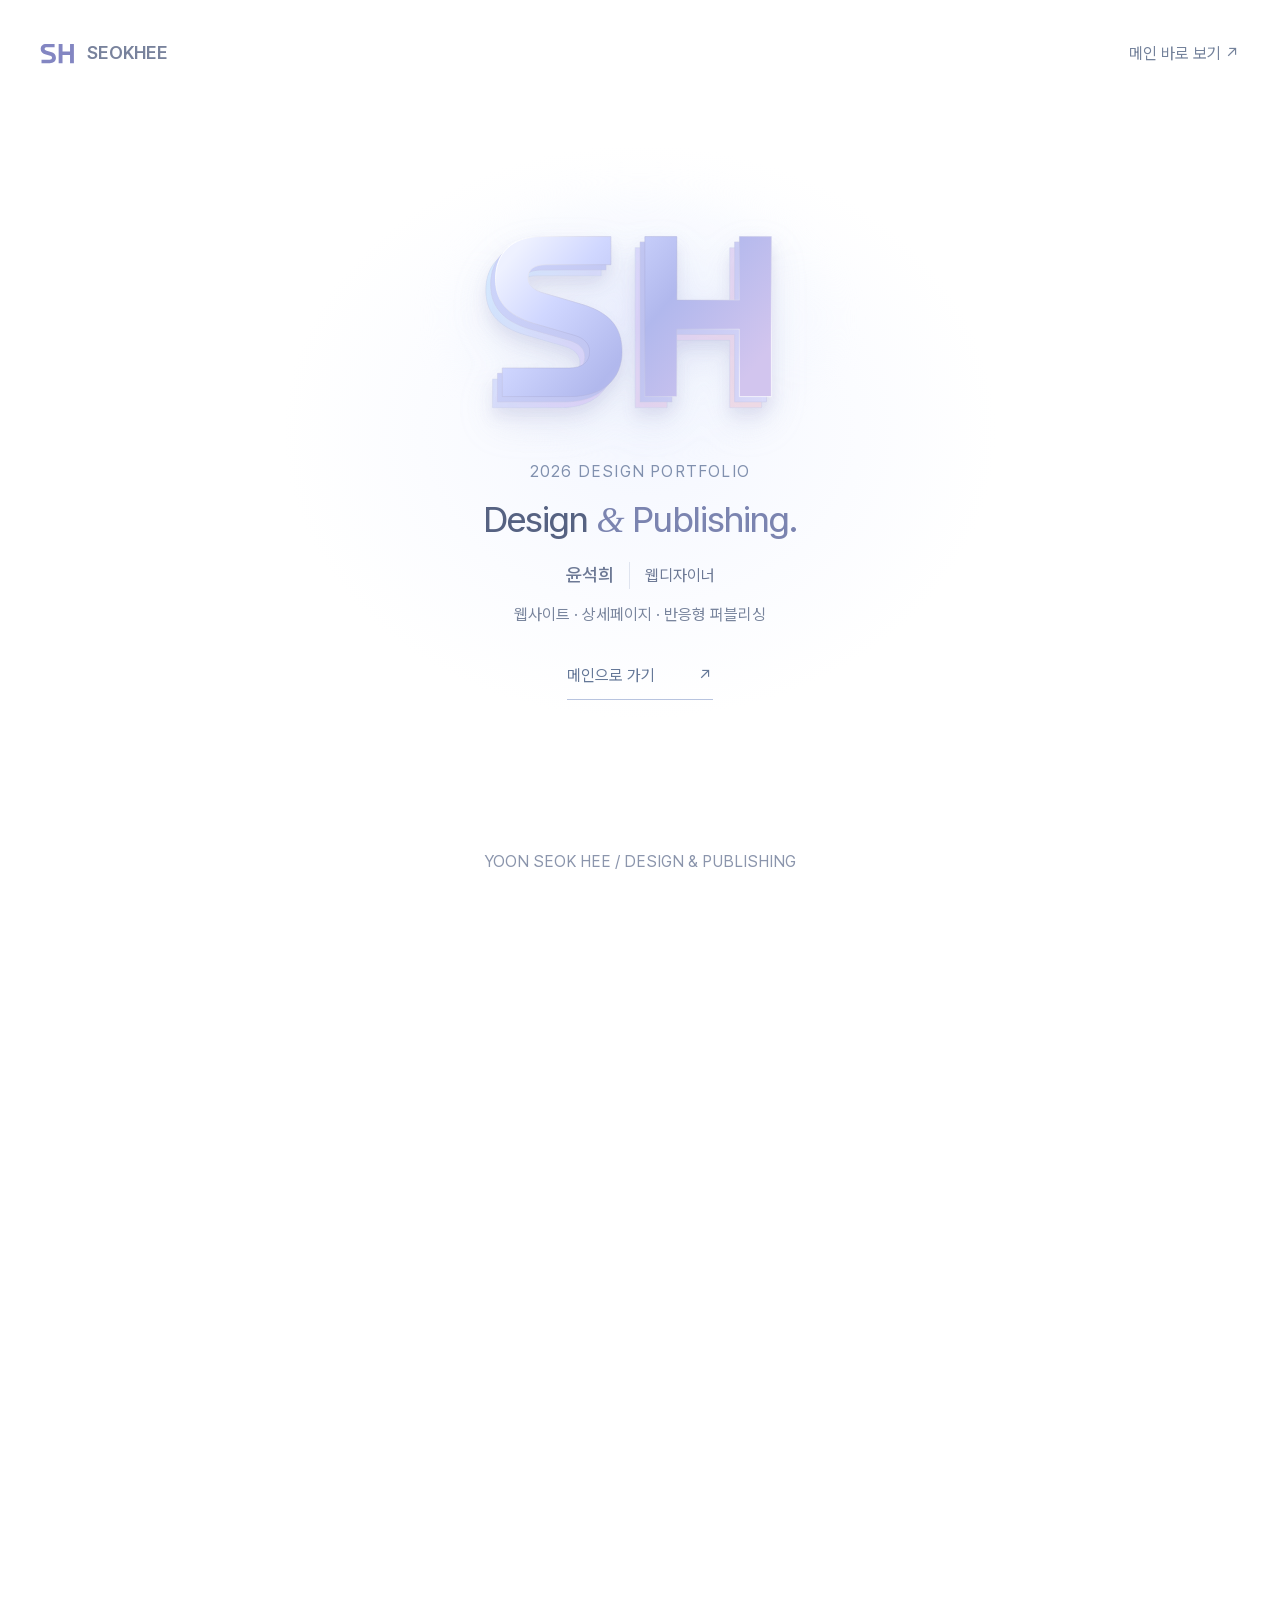
==== commit 1afd5a40: "V32 적용" ====
--- a/index.html
+++ b/index.html
@@ -1,161 +1,68 @@
 <!doctype html>
 <html lang="ko">
 <head>
-  <meta charset="utf-8">
-  <meta name="viewport" content="width=device-width, initial-scale=1">
-  <meta name="description" content="윤석희 웹디자인 포트폴리오">
-  <link rel="icon" type="image/png" href="favicon.png">
-  <title>YOON SEOK HEE — Portfolio</title>
+<meta charset="UTF-8"><meta name="viewport" content="width=device-width,initial-scale=1">
+<title>윤석희 | 웹디자인 · 퍼블리싱</title>
+<meta name="description" content="웹디자이너 윤석희의 웹사이트, 상세페이지 디자인 및 반응형 퍼블리싱 작업.">
+<link rel="icon" href="favicon.png"><link rel="stylesheet" href="main.css"><link rel="stylesheet" href="archive.css"><link rel="stylesheet" href="responsive.css"><link rel="stylesheet" href="archive-responsive.css">
+<link rel="stylesheet" href="v32.css"><link rel="stylesheet" href="v32-responsive.css">
+<script src="data/projects-data.js" defer></script>
+<script src="data/projects-extra.js" defer></script>
+<script src="data/project-snapshot.js" defer></script><script src="data/project-registry.js" defer></script>
+<script src="main.js" defer></script><script src="featured.js" defer></script>
 
-  <link rel="preconnect" href="https://fonts.googleapis.com">
-  <link rel="preconnect" href="https://fonts.gstatic.com" crossorigin>
-  <link href="https://fonts.googleapis.com/css2?family=Inter:wght@400;500;600;700&family=Noto+Sans+KR:wght@400;500;600;700&display=swap" rel="stylesheet">
 
-  <link rel="stylesheet" href="assets/css/common.css">
-  <link rel="stylesheet" href="assets/css/main.css">
-  <link rel="stylesheet" href="assets/css/responsive.css">
+<noscript><style>.arrival,.intro{display:none!important}.intro-active #site-shell{visibility:visible!important}body.intro-active{overflow:auto}.archive-toolbar,.intro-replay,.showcase-bottom{display:none!important}</style></noscript>
 </head>
-<body class="home-page is-intro-loading">
-  <div class="site-shell home-shell">
-    <header class="site-header home-header">
-      <a class="brand" href="index.html" aria-label="홈으로 이동">
-        <strong>YOON SEOK HEE</strong>
-        <span>WEB DESIGNER / PUBLISHER</span>
-      </a>
+<body class="intro-active layout-focus" data-layout="focus">
+<div id="portfolio-v32">
+<!-- 01. ARRIVAL — soft focus and camera depth without doors or panels -->
+<section id="arrival" class="arrival" tabindex="-1" aria-label="사이트 진입 연출">
+<div class="arrival-focus-field" aria-hidden="true"><div class="arrival-soft-light"></div><div class="arrival-focus-haze"></div></div>
+<button id="arrival-skip" class="arrival-skip" type="button">연출 건너뛰기 ↗</button></section>
+<!-- 02. INTRO — centered composition, await main button -->
+<section class="intro" aria-label="포트폴리오 도입부">
+<div class="portal-glow" aria-hidden="true"></div>
+<div class="portal-top"><span class="intro-logo"><svg class="signature-icon" viewBox="20 65 600 350" fill="currentColor" aria-hidden="true" focusable="false"><path d="M270 75H126C66 75 32 109 32 163C32 214 64 242 121 257L196 279C215 285 226 296 226 312C226 334 211 346 184 346H46V405H186C253 405 293 370 293 312C293 258 263 230 208 214L133 192C111 186 99 176 99 160C99 142 112 133 137 133H270V75Z"/><path d="M340 75H406V206H535V75H601V405H535V266H406V405H340V75Z"/></svg><span>SEOKHEE</span></span><button class="intro-skip" type="button">메인 바로 보기 ↗</button></div>
+<div class="portal-center"><div class="portal-art" aria-hidden="true"><svg class="signature-art" viewBox="0 0 660 490" fill="none" aria-hidden="true" focusable="false">
+<defs>
+<linearGradient id="sh-back" x1="75" y1="88" x2="550" y2="424" gradientUnits="userSpaceOnUse"><stop stop-color="#d0e6ff"/><stop offset=".52" stop-color="#d7cdf7"/><stop offset="1" stop-color="#f0d7e3"/></linearGradient>
+<linearGradient id="sh-middle" x1="20" y1="112" x2="610" y2="370" gradientUnits="userSpaceOnUse"><stop stop-color="#ced5fb"/><stop offset=".55" stop-color="#bcc0ef"/><stop offset="1" stop-color="#d9dafa"/></linearGradient>
+<linearGradient id="sh-front" x1="98" y1="75" x2="510" y2="413" gradientUnits="userSpaceOnUse"><stop stop-color="#eef1ff"/><stop offset=".24" stop-color="#d0d7ff"/><stop offset=".58" stop-color="#b1b8ed"/><stop offset="1" stop-color="#d2c5ee"/></linearGradient>
+<linearGradient id="sh-edge" x1="80" y1="75" x2="500" y2="405" gradientUnits="userSpaceOnUse"><stop stop-color="white" stop-opacity=".95"/><stop offset=".48" stop-color="#999aca" stop-opacity=".32"/><stop offset="1" stop-color="white" stop-opacity=".7"/></linearGradient>
+<filter id="sh-shadow" x="-25%" y="-25%" width="150%" height="160%"><feDropShadow dx="0" dy="19" stdDeviation="13" flood-color="#8387bc" flood-opacity=".15"/></filter>
+</defs>
+<g class="signature-layers" filter="url(#sh-shadow)">
+<g class="signature-layer sheet-back" data-signature-layer="back" fill="url(#sh-back)" stroke="#c3cce9" stroke-width="1" transform="translate(-20 23)"><path d="M270 75H126C66 75 32 109 32 163C32 214 64 242 121 257L196 279C215 285 226 296 226 312C226 334 211 346 184 346H46V405H186C253 405 293 370 293 312C293 258 263 230 208 214L133 192C111 186 99 176 99 160C99 142 112 133 137 133H270V75Z"/><path d="M340 75H406V206H535V75H601V405H535V266H406V405H340V75Z"/></g>
+<g class="signature-layer sheet-middle" data-signature-layer="middle" fill="url(#sh-middle)" stroke="#c7c8e7" stroke-width="1" transform="translate(-10 11)"><path d="M270 75H126C66 75 32 109 32 163C32 214 64 242 121 257L196 279C215 285 226 296 226 312C226 334 211 346 184 346H46V405H186C253 405 293 370 293 312C293 258 263 230 208 214L133 192C111 186 99 176 99 160C99 142 112 133 137 133H270V75Z"/><path d="M340 75H406V206H535V75H601V405H535V266H406V405H340V75Z"/></g>
+<g class="signature-layer sheet-front" data-signature-layer="front" fill="url(#sh-front)" stroke="url(#sh-edge)" stroke-width="2"><path d="M270 75H126C66 75 32 109 32 163C32 214 64 242 121 257L196 279C215 285 226 296 226 312C226 334 211 346 184 346H46V405H186C253 405 293 370 293 312C293 258 263 230 208 214L133 192C111 186 99 176 99 160C99 142 112 133 137 133H270V75Z"/><path d="M340 75H406V206H535V75H601V405H535V266H406V405H340V75Z"/></g>
+</g>
 
-      <nav class="site-nav" aria-label="주요 메뉴">
-        <a href="projects.html">PROJECTS</a>
-        <a href="about.html">ABOUT</a>
-        <a href="about.html#contact">CONTACT</a>
-      </nav>
-    </header>
+</svg></div><p class="portal-kicker">2026 DESIGN PORTFOLIO</p><h2 class="portal-title" id="intro-title" tabindex="-1">Design <span><i>&amp;</i> Publishing.</span></h2><p class="portal-person"><strong>윤석희</strong><span>웹디자이너</span></p><p class="portal-sub">웹사이트 · 상세페이지 · 반응형 퍼블리싱</p><button class="intro-enter" type="button">메인으로 가기 <span aria-hidden="true">↗</span></button></div>
 
-    <main class="home-main">
-      <section class="hero" id="home">
-        <div class="intro-vignette" aria-hidden="true"></div>
+<p class="portal-foot">YOON SEOK HEE / DESIGN &amp; PUBLISHING</p></section>
+<div id="site-shell">
+<!-- 02. HEADER — continuous hero background -->
+<div class="header-area"><header class="header wrap" id="ysh-home"><a class="logo" href="#ysh-home"><svg class="signature-icon" viewBox="20 65 600 350" fill="currentColor" aria-hidden="true" focusable="false"><path d="M270 75H126C66 75 32 109 32 163C32 214 64 242 121 257L196 279C215 285 226 296 226 312C226 334 211 346 184 346H46V405H186C253 405 293 370 293 312C293 258 263 230 208 214L133 192C111 186 99 176 99 160C99 142 112 133 137 133H270V75Z"/><path d="M340 75H406V206H535V75H601V405H535V266H406V405H340V75Z"/></svg><span>SEOKHEE</span></a><nav class="nav" aria-label="주요 메뉴"><a href="#ysh-works">Work</a><a href="#ysh-about">About</a><button class="intro-replay" type="button">Intro</button></nav></header></div>
+<main>
+<!-- 03. DESIGNER + WORK — one connected introduction -->
+<section class="work-showcase wrap" id="selected-work" aria-labelledby="showcase-heading" aria-roledescription="carousel" aria-label="최근 대표 작업"><div class="showcase-introduction"><div class="studio-person"><img src="images/profile_seokhee.png" width="64" height="90" alt="윤석희 프로필 사진"><div class="studio-identity"><p class="studio-kicker">DESIGN &amp; WEB PUBLISHING</p><h1 id="hero-title" tabindex="-1">웹디자이너 <strong>윤석희</strong></h1><div class="studio-description"><p>웹사이트와 상세페이지를 디자인하고, 반응형 화면까지 직접 구현합니다.</p><a href="about.html">소개 보기 <span aria-hidden="true">↗</span></a></div></div></div><div class="showcase-heading"><h2 id="showcase-heading">Selected work</h2><a href="#ysh-works">전체 작업 <span aria-hidden="true">↓</span></a></div></div><div class="showcase-stage" id="showcase-stage"><article class="showcase-slide art-lune" data-project="lune" data-slot="active" ><a class="showcase-art" href="project.html?id=lune" aria-label="LUNE 성형외과 프로젝트 보기"><div class="preview-wall visual-lune"><div class="website-preview"><div class="preview-chrome" aria-hidden="true"><i></i><i></i><i></i><span>LUNE · WEBSITE</span></div><div class="live-preview"><img class="preview-fallback" src="projects/lune/thumbnail.png" alt="LUNE 메인 비주얼"><iframe data-preview-src="projects/lune/site/index.html" title="LUNE 홈페이지 화면 미리보기" tabindex="-1" aria-hidden="true" loading="lazy" inert></iframe></div></div><div class="poster-stack" aria-hidden="true"><img src="projects/lune/site/assets/images/promotion-spring-thumbnail.jpg" alt=""><img src="projects/lune/site/assets/images/promotion-lifting-thumbnail.jpg" alt=""></div></div></a></article><article class="showcase-slide art-korweb" data-project="korweb" data-slot="off" hidden><a class="showcase-art" href="project.html?id=korweb" aria-label="코링클 홈페이지 프로젝트 보기"><div class="preview-wall visual-korweb"><div class="website-preview"><div class="preview-chrome" aria-hidden="true"><i></i><i></i><i></i><span>KORiNKLE · WEBSITE</span></div><div class="website-capture"><img src="projects/korweb/main.jpg" alt="코링클 홈페이지 실제 메인 화면"></div></div></div></a></article><article class="showcase-slide art-lune-promotions" data-project="lune-promotions" data-slot="off" hidden><a class="showcase-art" href="project.html?id=lune-promotions" aria-label="LUNE 프로모션 디자인 프로젝트 보기"><div class="promotion-wall"><figure><img src="projects/lune/site/assets/images/promotion-lifting-thumbnail.jpg" alt="가을 리프팅 프로모션"><figcaption>AUTUMN</figcaption></figure><figure><img src="projects/lune/site/assets/images/promotion-spring-thumbnail.jpg" alt="봄 뷰티 프로모션"><figcaption>SPRING</figcaption></figure><figure><img src="projects/lune/site/assets/images/promotion-bridal-thumbnail.jpg" alt="웨딩 뷰티 프로모션"><figcaption>BRIDAL</figcaption></figure></div></a></article><article class="showcase-slide art-kordetail" data-project="kordetail" data-slot="off" hidden><a class="showcase-art" href="project.html?id=kordetail" aria-label="코링클 제품 상세 프로젝트 보기"><div class="hero-trio detail-image-trio featured-hero-trio" role="img" aria-label="코링클 제품 상세 · 버터향김치 · 스윗불고기 · 청양고추&amp;갈릭"><figure class="hero-card"><div class="image-hero" style="--detail-art-bg:#fdd35b"><img src="projects/kordetail/hero-butter.jpg" width="1144" height="2048" alt="버터향김치 이미지형 상세페이지 메인 히어로" loading="lazy" decoding="async"></div><figcaption>버터향<wbr>김치</figcaption></figure><figure class="hero-card"><div class="image-hero" style="--detail-art-bg:#fe6f06"><img src="projects/kordetail/hero-bulgogi.jpg" width="962" height="2048" alt="스윗불고기 이미지형 상세페이지 메인 히어로" loading="lazy" decoding="async"></div><figcaption>스윗<wbr>불고기</figcaption></figure><figure class="hero-card"><div class="image-hero" style="--detail-art-bg:#61b661"><img src="projects/kordetail/hero-chili.jpg" width="926" height="2047" alt="청양고추&amp;갈릭 이미지형 상세페이지 메인 히어로" loading="lazy" decoding="async"></div><figcaption>청양고추<wbr>&amp;갈릭</figcaption></figure></div></a></article></div><div class="showcase-caption" id="showcase-caption"><div class="caption-project"><p>WEB DESIGN</p><h3>LUNE 성형외과</h3><span class="caption-role">웹디자인 · 퍼블리싱 · 개인 프로젝트</span></div><a class="caption-open" href="project.html?id=lune">프로젝트 보기 <span aria-hidden="true">↗</span></a></div><div class="showcase-bottom"><div class="showcase-switches" id="showcase-switches" aria-label="대표 작업 선택"><button type="button" class="showcase-selector" data-select="0" aria-pressed="true">LUNE 성형외과</button><button type="button" class="showcase-selector" data-select="1" aria-pressed="false">코링클 홈페이지</button><button type="button" class="showcase-selector" data-select="2" aria-pressed="false">LUNE 프로모션 디자인</button><button type="button" class="showcase-selector" data-select="3" aria-pressed="false">코링클 제품 상세</button></div><div class="showcase-controls"><button type="button" id="showcase-prev" aria-label="이전 작업">←</button><span id="showcase-count">01 / 04</span><span class="showcase-timeline" aria-hidden="true"><i id="showcase-progress"></i></span><button type="button" id="showcase-next" aria-label="다음 작업">→</button><button type="button" class="showcase-play" id="showcase-play" aria-pressed="false" aria-label="자동 전환 일시정지"><span aria-hidden="true">Ⅱ</span> 일시정지</button></div></div><p class="sr-only" id="showcase-announcement" aria-live="polite"></p></section>
+<!-- 04. COMPLETE PROJECT ARCHIVE -->
+<section class="work wrap" id="ysh-works">
+<div class="archive-head"><div><p class="eyebrow">PROJECT ARCHIVE</p><h2 id="archive-heading" tabindex="-1">전체 작업 <span id="archive-total">23</span></h2></div><p>웹사이트부터 상세페이지, 프로모션 디자인까지.</p></div>
+<div class="archive-toolbar"><div class="archive-filters" aria-label="프로젝트 분류"><button type="button" data-work-filter="all" aria-pressed="true">전체</button><button type="button" data-work-filter="web" aria-pressed="false">웹사이트</button><button type="button" data-work-filter="ecommerce" aria-pressed="false">쇼핑몰</button><button type="button" data-work-filter="detail" aria-pressed="false">상세페이지</button><button type="button" data-work-filter="graphic" aria-pressed="false">프로모션·그래픽</button></div><label class="archive-search"><span class="sr-only">프로젝트 검색</span><input id="work-search" type="search" placeholder="작업명 검색" autocomplete="off"><span aria-hidden="true">⌕</span></label></div>
+<p class="archive-result" id="archive-result" aria-live="polite">전체 23개 작업</p>
+<div class="archive-grid" id="work-list"><article class="work-card" data-project-id="lune"><a class="work-card-link" href="project.html?id=lune"><div class="ysh-project-visual archive-image"><img src="projects/lune/thumbnail.png" alt="LUNE 성형외과 캠페인 비주얼" loading="lazy" decoding="async"></div><div class="card-meta"><span>WEB DESIGN</span><span aria-hidden="true">↗</span></div><h3>LUNE 성형외과</h3><p class="card-role">웹디자인 · 퍼블리싱</p></a></article><article class="work-card" data-project-id="korweb"><a class="work-card-link" href="project.html?id=korweb"><div class="ysh-project-visual archive-image"><img src="projects/korweb/thumbnail.jpg" alt="KORiNKLE 홈페이지 메인 화면" loading="lazy" decoding="async"></div><div class="card-meta"><span>WEB DESIGN</span><span aria-hidden="true">↗</span></div><h3>코링클 홈페이지</h3><p class="card-role">웹디자인 · 퍼블리싱</p></a></article><article class="work-card" data-project-id="lune-promotions"><a class="work-card-link" href="project.html?id=lune-promotions"><div class="ysh-project-visual archive-image"><img src="projects/lune-promotions/thumbnail.jpg" alt="LUNE 가을 리프팅 프로모션 디자인" loading="lazy" decoding="async"></div><div class="card-meta"><span>PROMOTION DESIGN</span><span aria-hidden="true">↗</span></div><h3>LUNE 프로모션 디자인</h3><p class="card-role">프로모션 · 상세페이지 디자인</p></a></article><article class="work-card" data-project-id="kordetail"><a class="work-card-link" href="project.html?id=kordetail"><div class="ysh-project-visual archive-image archive-hero-previews"><div class="hero-trio detail-image-trio archive-hero-trio" role="img" aria-label="코링클 제품 상세 · 버터향김치 · 스윗불고기 · 청양고추&amp;갈릭"><figure class="hero-card"><div class="image-hero" style="--detail-art-bg:#fdd35b"><img src="projects/kordetail/hero-butter.jpg" width="1144" height="2048" alt="버터향김치 이미지형 상세페이지 메인 히어로" loading="lazy" decoding="async"></div><figcaption>버터향<wbr>김치</figcaption></figure><figure class="hero-card"><div class="image-hero" style="--detail-art-bg:#fe6f06"><img src="projects/kordetail/hero-bulgogi.jpg" width="962" height="2048" alt="스윗불고기 이미지형 상세페이지 메인 히어로" loading="lazy" decoding="async"></div><figcaption>스윗<wbr>불고기</figcaption></figure><figure class="hero-card"><div class="image-hero" style="--detail-art-bg:#61b661"><img src="projects/kordetail/hero-chili.jpg" width="926" height="2047" alt="청양고추&amp;갈릭 이미지형 상세페이지 메인 히어로" loading="lazy" decoding="async"></div><figcaption>청양고추<wbr>&amp;갈릭</figcaption></figure></div></div><div class="card-meta"><span>DETAIL DESIGN</span><span aria-hidden="true">↗</span></div><h3>코링클 제품 상세</h3><p class="card-role">상세페이지 디자인</p></a></article><article class="work-card" data-project-id="xpg"><a class="work-card-link" href="project.html?id=xpg"><div class="ysh-project-visual archive-image"><img src="projects/xpg/thumbnail.png" alt="XPG 웹사이트 프로젝트" loading="lazy" decoding="async"></div><div class="card-meta"><span>WEB DESIGN</span><span aria-hidden="true">↗</span></div><h3>XPG</h3><p class="card-role">WEB DESIGN · PUBLISHING</p></a></article><article class="work-card" data-project-id="garden"><a class="work-card-link" href="project.html?id=garden"><div class="ysh-project-visual archive-image"><img src="projects/garden/thumbnail.png" alt="Garden 5 LIFE 웹사이트 프로젝트" loading="lazy" decoding="async"></div><div class="card-meta"><span>WEB DESIGN</span><span aria-hidden="true">↗</span></div><h3>GARDEN 5 LIFE</h3><p class="card-role">WEB DESIGN · PUBLISHING</p></a></article><article class="work-card" data-project-id="studio-sh"><a class="work-card-link" href="project.html?id=studio-sh"><div class="ysh-project-visual archive-image"><img src="projects/studio-sh/thumbnail.png" alt="Studio SH 포트폴리오 웹사이트" loading="lazy" decoding="async"></div><div class="card-meta"><span>WEB DESIGN</span><span aria-hidden="true">↗</span></div><h3>STUDIO SH</h3><p class="card-role">WORDPRESS · WEB DESIGN</p></a></article><article class="work-card" data-project-id="asknow"><a class="work-card-link" href="project.html?id=asknow"><div class="ysh-project-visual archive-image"><img src="projects/asknow/thumbnail.png" alt="ASK NOW 설문조사 플랫폼 웹사이트" loading="lazy" decoding="async"></div><div class="card-meta"><span>WEB DESIGN</span><span aria-hidden="true">↗</span></div><h3>ASK NOW</h3><p class="card-role">WORDPRESS · WEB DESIGN</p></a></article><article class="work-card" data-project-id="dahyang-corporate"><a class="work-card-link" href="project.html?id=dahyang-corporate"><div class="ysh-project-visual archive-image"><img src="projects/dahyang-corporate/thumbnail.png" alt="다향 기업 웹사이트 메인페이지" loading="lazy" decoding="async"></div><div class="card-meta"><span>WEB DESIGN</span><span aria-hidden="true">↗</span></div><h3>DAHYANG</h3><p class="card-role">CODING 100% · IMAGE COLLAB</p></a></article><article class="work-card" data-project-id="bold-gray"><a class="work-card-link" href="project.html?id=bold-gray"><div class="ysh-project-visual archive-image"><img src="projects/bold-gray/thumbnail.png" alt="Bold Gray 메인페이지" loading="lazy" decoding="async"></div><div class="card-meta"><span>SHOP DESIGN</span><span aria-hidden="true">↗</span></div><h3>BOLD GRAY</h3><p class="card-role">CODING 100% · PLANNING BY TEAM</p></a></article><article class="work-card" data-project-id="cosoom"><a class="work-card-link" href="project.html?id=cosoom"><div class="ysh-project-visual archive-image"><img src="projects/cosoom/thumbnail.png" alt="COSOOM TAPE 웹사이트" loading="lazy" decoding="async"></div><div class="card-meta"><span>SHOP DESIGN</span><span aria-hidden="true">↗</span></div><h3>COSOOM TAPE</h3><p class="card-role">CAFE24 · WEB DESIGN</p></a></article><article class="work-card" data-project-id="dahyang-event"><a class="work-card-link" href="project.html?id=dahyang-event"><div class="ysh-project-visual archive-image"><img src="projects/dahyang-event/thumbnail.png" alt="다향 영양사 학술대회 이벤트 페이지" loading="lazy" decoding="async"></div><div class="card-meta"><span>SHOP DESIGN</span><span aria-hidden="true">↗</span></div><h3>DAHYANG EVENT</h3><p class="card-role">CODING 100% · IMAGE COLLAB</p></a></article><article class="work-card" data-project-id="bulkinny"><a class="work-card-link" href="project.html?id=bulkinny"><div class="ysh-project-visual archive-image"><img src="projects/bulkinny/thumbnail.png" alt="벌키니 공식 쇼핑몰" loading="lazy" decoding="async"></div><div class="card-meta"><span>SHOP DESIGN</span><span aria-hidden="true">↗</span></div><h3>BULKINNY</h3><p class="card-role">CODING 100% · IMAGE COLLAB</p></a></article><article class="work-card" data-project-id="doubleheart-set-promotion"><a class="work-card-link" href="project.html?id=doubleheart-set-promotion"><div class="ysh-project-visual archive-image"><img src="projects/doubleheart-set-promotion/thumbnail.png" alt="더블하트 세트 특가전 프로모션 디자인" loading="lazy" decoding="async"></div><div class="card-meta"><span>GRAPHIC DESIGN</span><span aria-hidden="true">↗</span></div><h3>DOUBLEHEART SET PROMOTION</h3><p class="card-role">PROMOTION · GRAPHIC DESIGN</p></a></article><article class="work-card" data-project-id="doubleheart-set-promotion2"><a class="work-card-link" href="project.html?id=doubleheart-set-promotion2"><div class="ysh-project-visual archive-image"><img src="projects/doubleheart-set-promotion2/thumbnail.png" alt="더블하트 세트 특가전 프로모션 디자인" loading="lazy" decoding="async"></div><div class="card-meta"><span>GRAPHIC DESIGN</span><span aria-hidden="true">↗</span></div><h3>DOUBLEHEART SET PROMOTION</h3><p class="card-role">PROMOTION · GRAPHIC DESIGN</p></a></article><article class="work-card" data-project-id="weekend-sale"><a class="work-card-link" href="project.html?id=weekend-sale"><div class="ysh-project-visual archive-image"><img src="projects/weekend-sale/thumbnail.png" alt="주말 반값 특가 프로모션" loading="lazy" decoding="async"></div><div class="card-meta"><span>GRAPHIC DESIGN</span><span aria-hidden="true">↗</span></div><h3>WEEKEND SALE</h3><p class="card-role">PROMOTION · MOBILE EVENT DESIGN</p></a></article><article class="work-card" data-project-id="halloween-sale"><a class="work-card-link" href="project.html?id=halloween-sale"><div class="ysh-project-visual archive-image"><img src="projects/halloween-sale/thumbnail.png" alt="할로윈 세일 페스타 프로모션" loading="lazy" decoding="async"></div><div class="card-meta"><span>GRAPHIC DESIGN</span><span aria-hidden="true">↗</span></div><h3>HALLOWEEN SALE</h3><p class="card-role">PROMOTION · MOBILE EVENT DESIGN</p></a></article><article class="work-card" data-project-id="holiday-sale"><a class="work-card-link" href="project.html?id=holiday-sale"><div class="ysh-project-visual archive-image"><img src="projects/holiday-sale/thumbnail.png" alt="홀리데이 세일 프로모션" loading="lazy" decoding="async"></div><div class="card-meta"><span>GRAPHIC DESIGN</span><span aria-hidden="true">↗</span></div><h3>HOLIDAY SALE</h3><p class="card-role">PROMOTION · MOBILE EVENT DESIGN</p></a></article><article class="work-card" data-project-id="weekend-sale2"><a class="work-card-link" href="project.html?id=weekend-sale2"><div class="ysh-project-visual archive-image"><img src="projects/weekend-sale2/thumbnail.png" alt="주말 특가 프로모션" loading="lazy" decoding="async"></div><div class="card-meta"><span>GRAPHIC DESIGN</span><span aria-hidden="true">↗</span></div><h3>WEEKEND SALE 02</h3><p class="card-role">PROMOTION · MOBILE EVENT DESIGN</p></a></article><article class="work-card" data-project-id="oh-my-body-bar"><a class="work-card-link" href="project.html?id=oh-my-body-bar"><div class="ysh-project-visual archive-image"><img src="projects/oh-my-body-bar/thumbnail.png" alt="위시포뮬라 오마이바디바 제품 상세페이지 디자인" loading="lazy" decoding="async"></div><div class="card-meta"><span>DETAIL PAGE</span><span aria-hidden="true">↗</span></div><h3>OH MY BODY BAR</h3><p class="card-role">ALL DESIGN WORK 100%</p></a></article><article class="work-card" data-project-id="recruit-detail-page"><a class="work-card-link" href="project.html?id=recruit-detail-page"><div class="ysh-project-visual archive-image"><img src="projects/recruit-detail-page/thumbnail.png" alt="채용 홍보 상세페이지 디자인" loading="lazy" decoding="async"></div><div class="card-meta"><span>DETAIL PAGE</span><span aria-hidden="true">↗</span></div><h3>RECRUIT DETAIL PAGE</h3><p class="card-role">ALL DESIGN WORK 100%</p></a></article><article class="work-card" data-project-id="COX-CH48"><a class="work-card-link" href="project.html?id=COX-CH48"><div class="ysh-project-visual archive-image"><img src="projects/COX-CH48/thumbnail.png" alt="COX CH48 게이밍 헤드셋 상세페이지 디자인" loading="lazy" decoding="async"></div><div class="card-meta"><span>DETAIL PAGE</span><span aria-hidden="true">↗</span></div><h3>COX CH48</h3><p class="card-role">ALL DESIGN WORK 100%</p></a></article><article class="work-card" data-project-id="moodmory-ez-flex-film"><a class="work-card-link" href="project.html?id=moodmory-ez-flex-film"><div class="ysh-project-visual archive-image"><img src="projects/moodmory-ez-flex-film/thumbnail.png" alt="MOODMORY 이지 플렉스 프로텍션 필름 상세페이지 디자인" loading="lazy" decoding="async"></div><div class="card-meta"><span>DETAIL PAGE</span><span aria-hidden="true">↗</span></div><h3>MOODMORY EZ FLEX FILM</h3><p class="card-role">ALL DESIGN WORK 100%</p></a></article></div>
+<p class="archive-empty" id="archive-empty" hidden>조건에 맞는 작업이 없습니다.</p>
+<div class="archive-more"><button type="button" id="load-more" hidden>작업 더 보기 <span aria-hidden="true">＋</span></button></div>
+</section>
 
-        <div class="depth-bg" id="depthBg" aria-hidden="true">
-          <canvas class="depth-canvas" id="depthCanvas"></canvas>
-          <div class="depth-glow depth-glow-a"></div>
-          <div class="depth-glow depth-glow-b"></div>
-        </div>
-
-        <!-- 현재 탐색 중인 카테고리 -->
-        <div class="hero-copy" aria-live="polite">
-          <div class="hero-index-wrap hero-reveal hero-reveal-1">
-            <span id="heroIndex">01</span>
-            <i></i>
-          </div>
-
-          <p class="hero-kicker hero-reveal hero-reveal-2">SELECT CATEGORY</p>
-          <h1 class="hero-reveal hero-reveal-3" id="heroTitle">WEB DESIGN</h1>
-          <p class="hero-desc hero-reveal hero-reveal-4" id="heroDescription">웹사이트 기획 · 디자인 · 퍼블리싱</p>
-        </div>
-
-        <!-- 사용법은 설명 카드 대신 한 줄로만 -->
-        <div class="home-explore-hint" id="interactionGuide" aria-label="포트폴리오 이용 방법">
-          <span class="home-explore-pulse"></span>
-          <span><b>SCROLL</b> TO BROWSE</span>
-          <i></i>
-          <span><b>CLICK RECORD</b> TO VIEW ALL</span>
-        </div>
-
-        <div class="record-stage" id="recordStage" aria-label="포트폴리오 카테고리 선택">
-
-          <button class="record-wrap" id="recordButton" type="button" aria-label="선택한 카테고리 작품 보기">
-            <span class="record-intro-pulse" aria-hidden="true"></span>
-            <span class="record-intro-scan" aria-hidden="true"></span>
-
-            <div class="record" id="record" aria-hidden="true">
-              <div class="record-ring ring-1"></div>
-              <div class="record-ring ring-2"></div>
-              <div class="record-ring ring-3"></div>
-
-              <!-- ORIGINAL LP LABEL — 단순한 레코드 라벨 구조로 복원 -->
-              <div class="record-label">
-                <svg class="record-label-svg" viewBox="0 0 200 200" aria-hidden="true">
-                  <defs>
-                    <path id="labelTopArc" d="M 34 102 A 66 66 0 0 1 166 102" />
-                    <path id="labelBottomArc" d="M 166 110 A 66 66 0 0 1 34 110" />
-                  </defs>
-
-                  <text class="label-arc label-arc-top">
-                    <textPath href="#labelTopArc" startOffset="50%" text-anchor="middle">
-                      YOON SEOK HEE
-                    </textPath>
-                  </text>
-
-                  <text class="label-arc label-arc-bottom">
-                    <textPath href="#labelBottomArc" startOffset="50%" text-anchor="middle">
-                      PORTFOLIO
-                    </textPath>
-                  </text>
-
-                  <text class="label-year label-year-left"
-                        x="48" y="105"
-                        text-anchor="middle">20</text>
-
-                  <text class="label-year label-year-right"
-                        x="152" y="105"
-                        text-anchor="middle">26</text>
-
-                  <circle class="label-hole-ring" cx="100" cy="100" r="10"></circle>
-                  <circle class="label-hole" cx="100" cy="100" r="5.7"></circle>
-                </svg>
-              </div>
-            </div>
-
-            <span class="record-pointer-light" aria-hidden="true"></span>
-            <span class="record-hover-cta" aria-hidden="true">
-              <span id="recordHoverText">VIEW ALL WEB DESIGN</span><b>↗</b>
-            </span>
-          </button>
-
-          <div class="category-orbit" id="categoryOrbit" aria-label="카테고리"></div>
-        </div>
-
-        <!-- 클릭 전에도 바로 보이는 현재 카테고리 작업물 -->
-        <aside class="home-selected-works" id="homeSelectedWorks" aria-live="polite">
-          <div class="home-selected-head">
-            <div>
-              <span>SELECTED WORKS</span>
-              <strong id="homeSelectedCategory">WEB DESIGN</strong>
-            </div>
-            <span class="home-selected-count" id="homeSelectedCount">00</span>
-          </div>
-
-          <div class="home-selected-list" id="homeSelectedList"></div>
-
-          <a class="home-selected-all" id="homeSelectedAll" href="projects.html?category=web">
-            VIEW ALL PROJECTS <span>↗</span>
-          </a>
-        </aside>
-
-        <section class="preview-panel" id="previewPanel" aria-hidden="true">
-          <div class="preview-head">
-            <div class="preview-heading">
-              <span class="section-label">SELECTED WORKS</span>
-              <h2 id="previewTitle">WEB DESIGN</h2>
-            </div>
-
-            <button class="preview-close" id="previewClose" type="button" aria-label="프로젝트 패널 닫기">
-              CLOSE <span>×</span>
-            </button>
-          </div>
-
-          <div class="preview-grid" id="previewGrid"></div>
-
-          <div class="preview-more-wrap">
-            <a class="text-link" id="previewMore" href="projects.html">
-              VIEW ALL <span class="preview-count" id="previewCount">00</span> <span>→</span>
-            </a>
-          </div>
-        </section>
-      </section>
-    </main>
-  </div>
-
-  <script src="data/projects-data.js"></script>
-  <script src="assets/js/main.js"></script>
+<!-- 05. ABOUT / DESIGN AND PUBLISHING -->
+<section class="about" id="ysh-about"><svg class="about-signature" viewBox="0 0 660 490" fill="currentColor" aria-hidden="true" focusable="false"><path d="M270 75H126C66 75 32 109 32 163C32 214 64 242 121 257L196 279C215 285 226 296 226 312C226 334 211 346 184 346H46V405H186C253 405 293 370 293 312C293 258 263 230 208 214L133 192C111 186 99 176 99 160C99 142 112 133 137 133H270V75Z"/><path d="M340 75H406V206H535V75H601V405H535V266H406V405H340V75Z"/></svg><div class="about-grid wrap reveal"><div><p class="eyebrow">WORKING PROCESS</p><h2>디자인부터 구현까지,<br>이렇게 작업합니다.</h2></div><div><a class="about-more" href="about.html">프로필과 작업 방식 보기 ↗</a><p class="about-lead">브랜드와 콘텐츠에 맞는 화면 구조를 잡고 비주얼을 제작합니다.<br>디자인을 반응형 화면에 적용한 뒤, 인터랙션과 사용 흐름을 조정합니다.</p><div class="skill-row"><h3>Design</h3><div><p>웹사이트, 상세페이지, 랜딩페이지의<br>레이아웃과 비주얼을 디자인합니다.</p><div class="tools">FIGMA · PHOTOSHOP · ILLUSTRATOR · AFTER EFFECTS</div></div></div><div class="skill-row"><h3>Publishing</h3><div><p>반응형 구조와 인터랙션을 구현하고,<br>Cafe24와 WordPress에 적용합니다.</p><div class="tools">HTML · CSS · JAVASCRIPT · CAFE24 · WORDPRESS</div></div></div></div></div></section>
+</main>
+<!-- 06. FOOTER -->
+<footer class="footer wrap"><div class="footer-top reveal"><div><h2>윤석희</h2><p>웹디자인 · 상세페이지 디자인 · 퍼블리싱</p></div><a class="top-link" href="#ysh-home">맨 위로 ↑</a></div><div class="footer-contact"><a href="mailto:mkldsa@naver.com">mkldsa@naver.com ↗</a><a href="tel:01052106047">010 - 5210 - 6047</a><a href="https://kmong.com/gig/608596" target="_blank" rel="noopener noreferrer">크몽 ↗</a></div><div class="footer-bottom"><span>© 2026 YOON SEOK HEE</span><span>DESIGN & PUBLISHING</span></div></footer>
+</div><!-- /site-shell -->
+</div>
 </body>
-</html>
+</html>
--- a/main.css
+++ b/main.css
@@ -0,0 +1,93 @@
+/* =========================================================
+   01. FOUNDATION — white / charcoal / blue
+   ========================================================= */
+:root{--ink:#202328;--muted:#747a85;--line:#e6e8ed;--accent:#535de7;--paper:#fff;--wash:#f5f6f8}
+*{box-sizing:border-box}html{scroll-behavior:smooth;scroll-padding-top:28px}body{margin:0;background:var(--paper);color:var(--ink);font:400 15px/1.6 Pretendard,-apple-system,BlinkMacSystemFont,'Segoe UI',sans-serif;word-break:keep-all}h1,h2,h3,p{margin:0}a{color:inherit;text-decoration:none}button{font:inherit;color:inherit;cursor:pointer}img{display:block;max-width:100%}[hidden]{display:none!important}button,a{-webkit-tap-highlight-color:transparent}:focus-visible{outline:2px solid var(--accent);outline-offset:5px}.wrap{max-width:1360px;margin:auto;padding:0 64px}.eyebrow{font-size:11px;font-weight:600;letter-spacing:1.3px;color:var(--muted)}
+/* =========================================================
+   03. HEADER / HERO
+   ========================================================= */
+.header{height:100px;display:flex;align-items:center;justify-content:space-between}.logo{font-size:19px;font-weight:650;letter-spacing:-.6px;display:flex;align-items:center;gap:9px}.logo-dot{width:6px;height:6px;background:var(--accent);border-radius:50%}.nav{display:flex;gap:32px;font-size:13px}.nav a{padding:12px 0}.nav a:hover{color:var(--accent)}.hero{padding-top:84px;padding-bottom:100px}.hero-top{display:flex;justify-content:space-between;align-items:center;gap:20px;margin-bottom:35px}.hero-top .eyebrow{color:var(--ink)}.hero-year{font-size:11px;color:var(--muted)}.hero-grid{display:grid;grid-template-columns:1.5fr 1fr;gap:70px;align-items:end}.hero h1{font-size:clamp(43px,4.7vw,66px);font-weight:600;line-height:1.25;letter-spacing:-3.3px}.hero h1 span{color:var(--accent)}.hero-copy{font-size:16px;color:#525862;line-height:1.85;padding-bottom:5px}.hero-copy p+p{margin-top:15px;font-size:13px;color:var(--muted)}.hero-link{display:inline-flex;gap:30px;align-items:center;margin-top:32px;font-size:13px;border-bottom:1px solid #a7acb6;padding-bottom:8px}.hero-link span{transition:transform .2s}.hero-link:hover span{transform:translateY(3px)}.scope-row{display:grid;grid-template-columns:1fr 1fr;gap:48px;margin-top:75px;border-top:1px solid var(--line);padding-top:22px}.scope-item{display:flex;align-items:baseline;gap:24px}.scope-item b{font-size:13px;font-weight:550;min-width:90px}.scope-item p{font-size:12px;color:var(--muted)}
+/* =========================================================
+   04. PROJECTS — actual work first, concepts second
+   ========================================================= */
+.work{padding-top:58px;padding-bottom:105px;border-top:1px solid var(--line)}.section-top{display:flex;justify-content:space-between;align-items:end;gap:24px;margin-bottom:28px}.section-top h2{font-size:32px;font-weight:550;line-height:1.2;letter-spacing:-1px}.section-top p{font-size:12px;color:var(--muted)}.ysh-filters{display:flex;gap:22px;margin-bottom:32px}.ysh-filters button{font-size:12px;border:0;background:none;color:var(--muted);padding:6px 0;border-bottom:1px solid transparent}.ysh-filters button[aria-pressed=true]{color:var(--ink);border-color:var(--ink)}.ysh-grid{display:grid;grid-template-columns:1fr 1fr;gap:52px 30px}.ysh-project{min-width:0}.ysh-open{border:0;background:none;padding:0;text-align:left;width:100%;display:block}.ysh-project-visual{position:relative;aspect-ratio:1.44;overflow:hidden;background:var(--wash);border-radius:4px}.ysh-project-visual img{transition:transform .35s ease}.ysh-open:hover .ysh-project-visual img{transform:scale(1.025)}.ysh-concept{position:absolute;left:16px;top:16px;z-index:2;background:#ffffffed;color:#60656e;font-size:10px;padding:5px 9px;border-radius:3px}.ysh-kor{background:#f8c746;display:flex;align-items:center;justify-content:center;padding:50px 18px 10px}.ysh-kor-title{position:absolute;left:27px;top:22px;font-size:28px;font-weight:800;letter-spacing:-1px;color:#a83220}.ysh-kor-products{height:95%;width:85%;display:flex;align-items:center;justify-content:center}.ysh-kor-products img{height:93%;width:39%;object-fit:contain;margin:0 -3%;filter:drop-shadow(0 10px 7px #92430b1c)}.ysh-kor-products img:first-child{transform:rotate(-10deg)}.ysh-kor-products img:last-child{transform:rotate(10deg)}.ysh-kor-detail{background:#fff1e5;padding:40px 30px 22px;display:grid;grid-template-columns:1fr 1fr;align-items:center}.ysh-kor-detail h3{font-size:30px;font-weight:650;line-height:1.3;letter-spacing:-1.5px;color:#c74725}.ysh-kor-detail p{font-size:10px;line-height:1.7;color:#92583e;margin-top:14px}.ysh-kor-detail img{height:235px;width:100%;object-fit:contain;filter:drop-shadow(0 10px 7px #9d4b2615)}.ysh-eclat>img{height:100%;width:100%;object-fit:cover;object-position:center 30%}.ysh-eclat-word{position:absolute;left:25px;bottom:25px;font:400 40px/1 Georgia,serif;color:white;text-shadow:0 1px 8px #3334}.ysh-eclat-word small{display:block;font:400 9px/1.4 Pretendard,sans-serif;letter-spacing:1.3px;margin-bottom:10px}.ysh-onface{background:#edf2f7;padding:34px 27px 0}.ysh-onface-word{font-size:32px;font-weight:500;line-height:1.1;letter-spacing:-1.2px;color:#365174;margin:10px 0 15px}.ysh-onface-word small{display:block;font-size:10px;font-weight:400;letter-spacing:.6px;margin-top:9px}.ysh-onface img{width:60%;height:72%;object-fit:cover;object-position:center 17%;margin-left:auto}.ysh-onface-mark{position:absolute;left:27px;bottom:25px;font-size:9px;letter-spacing:1px;color:#62768e}.ysh-credit{display:flex;justify-content:space-between;align-items:start;gap:12px;padding-top:19px}.ysh-credit h3{font-size:17px;font-weight:550;line-height:1.4;letter-spacing:-.4px}.ysh-credit p{font-size:12px;color:var(--muted);margin-top:4px}.ysh-project-num{font-size:11px;color:#9297a0}.ysh-credit-role{display:flex;gap:12px;font-size:11px;color:var(--muted);margin-top:10px}.ysh-credit-role span+span{border-left:1px solid var(--line);padding-left:12px}.ysh-detail{padding:32px;margin-top:38px;background:var(--wash);border-radius:4px;scroll-margin-top:24px}.ysh-detail-top{display:flex;justify-content:space-between;gap:25px}.ysh-detail h3{font-size:26px;font-weight:550;margin:10px 0 15px}.ysh-detail-copy{max-width:780px;font-size:14px;line-height:1.85;color:#606772}.ysh-close{background:none;border:1px solid #ccd0d8;padding:6px 14px;align-self:start;font-size:12px}.ysh-detail-roles{display:grid;grid-template-columns:1fr 1fr;gap:35px;margin-top:25px}.ysh-detail-roles div{border-top:1px solid #d5dae1;padding-top:16px}.ysh-detail-roles b{font-size:11px;color:var(--accent);letter-spacing:1px}.ysh-detail-roles p{font-size:13px;margin-top:9px;line-height:1.8}.ysh-detail-status{font-size:12px;color:var(--muted);margin-top:25px}
+/* =========================================================
+   05. ABOUT / FOOTER
+   ========================================================= */
+.about{background:var(--wash);padding:80px 0}.about-grid{display:grid;grid-template-columns:1fr 1.25fr;gap:90px}.about h2{font-size:32px;line-height:1.45;letter-spacing:-1.3px;font-weight:550;margin-top:18px}.about-lead{font-size:14px;line-height:1.9;color:#5f6672;margin-bottom:30px}.skill-row{display:grid;grid-template-columns:100px 1fr;gap:20px;border-top:1px solid #dce0e6;padding:20px 0}.skill-row h3{font-size:13px;font-weight:550}.skill-row p{font-size:13px;color:#626a75;line-height:1.8}.tools{font-size:10px;color:var(--muted);margin-top:12px;letter-spacing:.3px}.footer{padding-top:55px;padding-bottom:28px}.footer-top{display:flex;justify-content:space-between;gap:25px;align-items:end;padding-bottom:36px}.footer h2{font-size:23px;font-weight:550;letter-spacing:-.6px}.footer p{font-size:12px;color:var(--muted);margin-top:8px}.top-link{font-size:12px;padding:8px 0}.footer-bottom{display:flex;justify-content:space-between;gap:20px;border-top:1px solid var(--line);padding-top:22px;font-size:10px;color:var(--muted)}
+@media(prefers-reduced-motion:reduce){html{scroll-behavior:auto}*,*::before,*::after{animation:none!important;transition:none!important}}
+
+/* =========================================================
+   06. V5 INTRO — pearl light / quiet copy / visible movement
+   ========================================================= */
+body.intro-active{overflow:hidden}
+.intro{position:fixed;inset:0;min-height:420px;z-index:40;display:grid;place-items:center;background:#fff;overflow:hidden;isolation:isolate;color:#2b3744}
+.intro-top,.intro-bottom{position:absolute;left:6%;right:6%;display:flex;align-items:center;justify-content:space-between;gap:20px;z-index:3}.intro-top{top:28px}.intro-logo{font-size:17px;font-weight:500;letter-spacing:1.3px}.intro-skip{border:0;background:none;font-size:12px;color:#6d7986;padding:12px 0}.intro-bottom{bottom:27px;font-size:10px;letter-spacing:1.3px;color:#8993a0}
+.intro-glow{position:absolute;left:50%;top:49%;width:min(1000px,120vw);height:450px;pointer-events:none;z-index:-1;filter:blur(25px);border-radius:50%}.glow-blue{background:radial-gradient(ellipse,#dce9faab, #e8eaff55 43%,transparent 72%);transform:translate(-50%,-50%) rotate(-22deg);animation:pearl-drift 7s ease-in-out infinite alternate}.glow-peach{background:radial-gradient(ellipse,#ffe7e45c,#fff4e74f 45%,transparent 72%);transform:translate(-46%,-43%) rotate(22deg);animation:pearl-drift-peach 9s ease-in-out infinite alternate}
+.intro-ring{position:absolute;left:50%;top:49%;width:min(790px,100vw);height:300px;border:1px solid #a8bed331;border-radius:50%;pointer-events:none;z-index:-1;mask-image:linear-gradient(90deg,transparent,#000 30%,#000 70%,transparent)}.ring-one{transform:translate(-50%,-50%) rotate(-23deg);animation:ring-drift-one 10s ease-in-out infinite alternate}.ring-two{width:min(900px,110vw);height:260px;border-color:#d9bab82b;transform:translate(-50%,-50%) rotate(25deg);animation:ring-drift-two 12s ease-in-out infinite alternate}
+.intro-sparkles{position:absolute;inset:0;z-index:-1;pointer-events:none}.intro-sparkles i{position:absolute;left:var(--x);top:var(--y);width:3px;height:3px;border-radius:50%;background:#a5bbd3;animation:sparkle-drift var(--duration) var(--delay) ease-in-out infinite alternate}.intro-sparkles i:nth-child(3n){width:2px;height:2px;background:#b9a9a1}
+.intro-content{text-align:center;padding:60px 24px 35px;position:relative;z-index:2}.intro-kicker{font-size:10px;letter-spacing:2.5px;color:#7d8c9e;animation:intro-copy-in .9s .05s both}.intro h2{font-size:clamp(50px,6vw,76px);line-height:1.25;font-weight:400;letter-spacing:5px;margin:24px 0 20px;animation:intro-copy-in 1s .15s both}.intro-sub{font-size:13px;letter-spacing:.8px;color:#687b8d;animation:intro-copy-in 1s .3s both}.intro-enter{display:inline-flex;align-items:center;gap:35px;border:0;border-bottom:1px solid #a8b9c8;background:transparent;padding:12px 2px;margin-top:34px;font-size:13px;color:#496278;animation:intro-copy-in 1s .45s both;transition:color .2s,border-color .2s}.intro-enter span{transition:transform .25s}.intro-enter:hover{color:#293e54;border-color:#5c7690}.intro-enter:hover span{transform:translateX(5px)}.intro-enter:disabled{cursor:default}
+.intro-sweep{position:absolute;left:-70%;top:-35%;height:170%;width:50%;background:linear-gradient(90deg,transparent,#ffffffcf,#fff,transparent);transform:rotate(22deg);filter:blur(12px);z-index:4;pointer-events:none}.intro.is-leaving .intro-sweep{animation:intro-sweep .95s cubic-bezier(.25,.5,.35,1) both}.intro.is-leaving .intro-content{animation:intro-exit .8s ease both}.intro.is-leaving .intro-top,.intro.is-leaving .intro-bottom{opacity:0;transition:opacity .4s}.intro.is-leaving{animation:intro-overlay-exit .95s ease both}.intro.is-leaving .intro-ring{animation:none;opacity:0;transition:opacity .65s}
+@keyframes intro-copy-in{from{opacity:0;transform:translateY(13px);filter:blur(3px)}to{opacity:1;transform:none;filter:blur(0)}}
+@keyframes pearl-drift{to{transform:translate(-47%,-52%) rotate(-10deg) scale(1.07)}}@keyframes pearl-drift-peach{to{transform:translate(-53%,-47%) rotate(12deg) scale(1.05)}}
+@keyframes ring-drift-one{to{transform:translate(-50%,-50%) rotate(-15deg) scale(1.025)}}@keyframes ring-drift-two{to{transform:translate(-50%,-50%) rotate(16deg) scale(1.04)}}
+@keyframes sparkle-drift{from{opacity:.12;transform:translateY(9px)}to{opacity:.65;transform:translateY(-10px)}}
+@keyframes intro-sweep{from{left:-70%}to{left:140%}}@keyframes intro-exit{to{opacity:0;transform:translateY(-12px);filter:blur(4px)}}@keyframes intro-overlay-exit{0%,55%{opacity:1}100%{opacity:0}}
+/* =========================================================
+   07. V5 MAIN — project preview / entry / hover / reveal
+   ========================================================= */
+.intro-replay{border:0;background:none;font-size:11px;color:var(--muted);padding:12px 0 12px 20px;border-left:1px solid var(--line)}.nav{align-items:center;gap:26px}.hero{padding-top:42px;padding-bottom:72px}.hero-grid{grid-template-columns:1.2fr 1fr;gap:50px;align-items:center}.hero h1{font-size:clamp(39px,4.3vw,59px);letter-spacing:-2.8px}.hero-copy{margin-top:28px;font-size:14px}.hero-copy p+p{font-size:12px}.scope-row{margin-top:55px}.hero-showcase{position:relative;padding:8px 0 52px 32px;max-width:540px;width:100%;margin:auto}.hero-showcase:before{content:'';position:absolute;inset:-30px -20px 0;background:radial-gradient(ellipse,#edf1ff80,transparent 70%);z-index:-1}.preview-browser{padding:0;display:block;position:relative;width:100%;border:1px solid #e6e8ee;border-radius:7px;background:#fff;text-align:left;box-shadow:0 20px 50px #2434530d;transform:perspective(900px) rotateY(-5deg) rotateX(2deg);transition:transform .35s ease,box-shadow .35s ease;overflow:hidden}.preview-browser:hover{transform:perspective(900px) rotateY(0) rotateX(0) translateY(-4px);box-shadow:0 24px 55px #24345319}.preview-chrome{display:flex;align-items:center;justify-content:space-between;gap:10px;padding:14px 17px;font-size:8px;letter-spacing:.8px;color:#7b838f}.window-dots{display:flex;gap:4px}.window-dots i{width:4px;height:4px;border-radius:50%;background:#d4d9e2}.preview-brand{display:block;position:relative;background:#f7c74b;aspect-ratio:1.27;padding:25px 20px 10px;color:#a73925;overflow:hidden}.preview-brand>b{display:block;font-size:30px;line-height:1.1;letter-spacing:-1.5px;font-weight:800}.preview-brand>span{display:block;font-size:9px;margin-top:6px}.preview-brand .ysh-kor-products{width:92%;height:79%;margin:5px auto 0}.preview-brand .ysh-kor-products img{height:100%;width:39%}.preview-bottom{display:flex;justify-content:space-between;padding:13px 18px;font-size:8px;letter-spacing:1px;color:#76808d}.preview-note{position:absolute;left:0;bottom:27px;width:220px;background:#fff;border:1px solid #e4e8ef;border-radius:5px;padding:21px;box-shadow:0 12px 35px #2434530e;animation:preview-float 6s ease-in-out infinite alternate}.preview-note-label{font-size:8px;letter-spacing:1.2px;color:#7e8b9c}.preview-note-line{display:flex;justify-content:space-between;align-items:center;margin:13px 0 9px}.preview-note-line b{font-size:22px;font-weight:500;letter-spacing:-.8px}.preview-note-line i{font-style:normal;color:var(--accent);font-size:24px}.preview-note-small{font-size:10px;color:var(--muted)}.preview-caption{position:absolute;right:0;bottom:4px;font-size:9px;color:#9399a3}.project-hint{position:absolute;right:15px;bottom:15px;z-index:3;background:#fff;border-radius:24px;padding:10px 15px;font-size:11px;color:#465166;opacity:0;transform:translateY(9px);transition:opacity .25s,transform .25s;pointer-events:none}.ysh-open:hover .project-hint,.ysh-open:focus-visible .project-hint{opacity:1;transform:none}.ysh-project-visual{transition:box-shadow .3s,transform .3s;will-change:transform}.ysh-open:hover .ysh-project-visual{box-shadow:0 15px 35px #26395910}.motion-ready .reveal{opacity:0;transform:translateY(28px);transition:opacity .75s ease,transform .75s cubic-bezier(.2,.7,.3,1)}.motion-ready .reveal.is-visible{opacity:1;transform:none}.motion-ready .reveal:nth-child(2n){transition-delay:.1s}.is-entering .hero-text{animation:main-enter .85s .18s both}.is-entering .hero-showcase{animation:main-enter 1s .3s both}.is-entering .hero-top,.is-entering .scope-row{animation:main-enter .8s .1s both}@keyframes main-enter{from{opacity:0;transform:translateY(18px)}to{opacity:1;transform:none}}@keyframes preview-float{to{transform:translateY(-7px)}}
+@media(hover:none){.project-hint{opacity:1;transform:none;padding:7px 10px;font-size:10px;background:#fffffff0}}@media(prefers-reduced-motion:reduce){.motion-ready .reveal{opacity:1;transform:none}.intro.is-leaving{opacity:0}.preview-browser{transform:none}.intro-sparkles i{opacity:.35}}
+
+/* =========================================================
+   08. V6 INTRO — editorial typography + sculptural ribbons
+   ========================================================= */
+:root{--accent:#7777c9;--ink:#303248;--muted:#7c8196;--line:#e9e9f1;--wash:#f7f7fc}
+.intro{background:linear-gradient(120deg,#fafaff 0%,#fff 43%,#fafcff 100%);color:#393c53}
+.intro-top,.intro-bottom{left:6.5%;right:6.5%}.intro-top{top:30px}.intro-logo{font-size:19px;letter-spacing:.5px;font-weight:600}.intro-logo-dot{color:#9295d5}.intro-skip{color:#7c8196}.intro-bottom{color:#8c90a2;font-size:9px;letter-spacing:1.2px}.intro-layout{position:relative;width:min(1320px,87%);margin:auto;display:grid;grid-template-columns:1.18fr 1fr;align-items:center;gap:15px;min-height:510px}.intro-content{padding:40px 0;text-align:left;z-index:2}.intro-kicker{display:flex;align-items:center;gap:12px;font-size:10px;letter-spacing:2px;color:#86849d}.intro-kicker>span{width:28px;height:1px;background:#a2a4cb}.intro h2{font-size:clamp(56px,5.9vw,87px);font-weight:450;letter-spacing:-4.5px;line-height:1.12;margin:29px 0 33px;color:#383b50}.intro-heading-bottom{white-space:nowrap;display:inline-block;color:#77799e}.intro-heading-bottom i{font:italic 400 1em/1 Georgia,serif;margin-right:8px;color:#9899c6}.title-dot{color:#babbe1}.intro-person{display:flex;align-items:center;gap:16px;animation:intro-copy-in 1s .28s both}.intro-person b{font-size:16px;font-weight:550;letter-spacing:1px}.intro-person>span{font-size:11px;padding-left:16px;border-left:1px solid #d9d9e5;color:#8b8b9f}.intro-sub{font-size:11px;letter-spacing:.4px;margin-top:13px;color:#8a8ca1}.intro-enter{border:1px solid #e6e5f1;border-radius:40px;padding:13px 22px;gap:36px;background:#fff9;box-shadow:0 7px 22px #6e6b9d0b;font-size:12px;color:#6a6d97;margin-top:29px;transition:background .3s,border-color .3s,box-shadow .3s,transform .3s}.intro-enter:hover{background:#fff;border-color:#bcbce0;box-shadow:0 9px 25px #6e6b9d16;transform:translateY(-2px)}.intro-enter:hover span{transform:translate(3px,-3px)}
+.intro-color{position:absolute;border-radius:50%;z-index:-1;pointer-events:none;filter:blur(55px)}.color-lilac{width:620px;height:580px;right:2%;top:12%;background:radial-gradient(ellipse,#dcd5f9a3,transparent 70%);animation:color-breathe 8s ease-in-out infinite alternate}.color-sky{width:530px;height:490px;right:14%;top:23%;background:radial-gradient(ellipse,#d4e8fb9c,transparent 73%);animation:color-breathe 11s ease-in-out infinite alternate-reverse}.color-peach{width:580px;height:470px;left:-16%;bottom:-10%;background:radial-gradient(ellipse,#f7e0e473,transparent 72%)}.intro-flow{position:absolute;inset:0;width:100%;height:100%;opacity:.58;pointer-events:none;z-index:-1}.intro-art-wrap{position:relative;min-width:0;height:490px;display:grid;place-items:center;animation:art-in 1.4s .2s both}.ribbon-art{position:relative;width:116%;max-width:none;height:auto;overflow:visible;z-index:1;transform:rotate(-8deg);animation:sculpture-float 9s ease-in-out infinite alternate}.art-coordinate{position:absolute;bottom:12%;right:8%;font-size:8px;letter-spacing:2px;color:#9b9eb8;z-index:2}.art-orbit{position:absolute;width:105%;height:70%;border:1px solid #c5c9e757;border-radius:50%;transform:rotate(-28deg);z-index:0}.art-orbit:before{content:'';position:absolute;left:6%;top:23%;width:5px;height:5px;background:#bfc5ea;border:3px solid #f9faff;border-radius:50%;box-sizing:content-box}.intro.is-leaving .intro-art-wrap{animation:art-exit .9s ease both}.intro.is-leaving .intro-content{animation:intro-exit .85s ease both}
+@keyframes sculpture-float{to{transform:translateY(-13px) rotate(0deg)}}@keyframes color-breathe{to{transform:translate(-4%,3%) scale(1.12);opacity:.75}}@keyframes art-in{from{opacity:0;transform:translateY(22px) scale(.96)}to{opacity:1;transform:none}}@keyframes art-exit{to{opacity:0;transform:translate(30px,-15px) scale(1.06)}}
+/* =========================================================
+   09. V6 MAIN — soft atmosphere / layered work composition
+   ========================================================= */
+.header{height:94px}.logo-dot{background:#9294cd}.hero-stage{position:relative;isolation:isolate;overflow:hidden;background:linear-gradient(128deg,#f8f8ff 1%,#fff 51%,#f9f9ff 100%)}.stage-glow{position:absolute;border-radius:50%;pointer-events:none;z-index:-1;filter:blur(30px)}.stage-glow-one{width:750px;height:540px;right:-150px;top:-35px;background:radial-gradient(ellipse,#dfdff775,transparent 72%)}.stage-glow-two{width:650px;height:390px;left:-260px;bottom:-150px;background:radial-gradient(ellipse,#f5dfe573,transparent 72%)}.hero-flow{position:absolute;inset:0;width:100%;height:100%;z-index:-1;pointer-events:none}.hero{padding-top:48px;padding-bottom:64px}.hero-top{margin-bottom:20px}.hero-label{display:inline-flex;align-items:center;gap:10px;background:#fff9;border:1px solid #ecebf3;border-radius:30px;padding:8px 13px;font-weight:500;font-size:9px;letter-spacing:.8px}.hero-label>i{width:5px;height:5px;border-radius:50%;background:#a0a2d8;box-shadow:0 0 0 4px #a0a2d80e}.hero-grid{gap:54px;grid-template-columns:1.08fr 1fr}.hero h1{font-size:clamp(38px,4.2vw,57px);font-weight:550;letter-spacing:-2.6px;line-height:1.35}.hero h1>span{color:#7779ab}.hero-copy{color:#6f7487;font-size:13px;margin-top:25px}.hero-copy p+p{font-size:11px;color:#9a9aab}.hero-link{border:1px solid #dedeea;background:#fff;border-radius:32px;padding:11px 20px;gap:25px;box-shadow:0 8px 20px #58598507;font-size:11px;margin-top:25px;color:#606489}.hero-link:hover{border-color:#bdbeda}.hero-showcase{padding:33px 35px 54px 25px;max-width:550px;isolation:isolate}.hero-showcase:before{display:none}.showcase-halo{position:absolute;inset:10px -30px 0;border-radius:50%;background:radial-gradient(ellipse,#e5e7fbba,transparent 70%);z-index:-1}.showcase-orbit{position:absolute;inset:15% -7% 15%;border:1px solid #ccd0e977;border-radius:50%;transform:rotate(-25deg);z-index:-1}.showcase-orbit:before{content:'';position:absolute;width:6px;height:6px;right:10%;top:16%;background:#b8bce2;border-radius:50%}.preview-browser{border-color:#e7e5f2;box-shadow:0 22px 55px #55528013;transform:perspective(1000px) rotateY(-6deg) rotateX(3deg) rotate(-2deg)}.preview-browser:hover{transform:perspective(1000px) rotateY(0) rotateX(0) rotate(-1deg) translateY(-5px)}.preview-chrome{padding:13px 17px;background:#fff;font-size:7px;letter-spacing:.7px}.preview-brand{background:linear-gradient(145deg,#f7ce66,#f5c548);aspect-ratio:1.17;padding:26px 23px 0;position:relative}.preview-brand>b{font-size:29px;letter-spacing:-1.5px}.preview-brand>span{font-size:8px;margin-top:6px}.preview-brand .ysh-kor-products{display:flex!important;position:absolute;inset:82px 14px 23px;margin:0;width:auto;height:auto;justify-content:center;align-items:center}.preview-brand .ysh-kor-products img{display:block;height:96%;width:39%;max-width:42%;object-fit:contain;flex-shrink:1;margin:0 -3%;filter:drop-shadow(0 10px 7px #91421b20)}.preview-brand .ysh-kor-products img:nth-child(2){transform:translateY(-8px);z-index:1}.preview-bottom{padding:12px 16px;background:#fff;font-size:7px}.preview-note{width:191px;padding:19px;left:-5px;bottom:36px;border-color:#e7e5f2;background:linear-gradient(150deg,#ffffffed,#f4f3ffed);backdrop-filter:blur(12px);box-shadow:0 12px 35px #68609212;z-index:3}.preview-note-label{font-size:7px;color:#9895b5}.preview-note-line{margin:11px 0 8px}.preview-note-line b{font-size:20px;color:#5c607e}.preview-note-line i{font-size:22px}.preview-note-small{font-size:9px;color:#a2a0b3}.design-seal{position:absolute;right:5px;top:1px;width:96px;height:96px;background:linear-gradient(145deg,#f5f3ffdb,#fff9);border:1px solid #e4e1f3;border-radius:50%;display:flex;flex-direction:column;justify-content:center;align-items:center;gap:6px;z-index:3;box-shadow:0 10px 30px #77729c0c;transform:rotate(12deg)}.design-seal>span{font-size:20px;font-weight:400;letter-spacing:1px;color:#9090b7}.design-seal>small{font-size:5px;letter-spacing:.6px;color:#9e9cba}.preview-phone{position:absolute;right:0;bottom:47px;width:105px;height:197px;z-index:4;background:#fff;border:1px solid #dfddec;border-radius:16px;padding:7px;box-shadow:0 15px 32px #58517720;transform:rotate(7deg);pointer-events:none}.phone-camera{position:absolute;top:7px;left:50%;transform:translateX(-50%);height:4px;width:27px;background:#d9d6e4;border-radius:5px;z-index:3}.phone-screen{width:100%;height:100%;border-radius:10px;background:#fff4e3;overflow:hidden;padding:18px 9px 10px;display:flex;flex-direction:column;align-items:center}.phone-brand{font-size:11px;letter-spacing:-.6px;font-weight:800;color:#c45237;align-self:start}.phone-screen img{height:94px;width:100%;object-fit:contain;margin:5px 0}.phone-rule{width:85%;height:3px;border-radius:3px;background:#e4cbb4;flex-shrink:0;margin:3px 0}.phone-rule.short{width:58%;align-self:start;margin-left:6px;opacity:.65}.phone-chip{border-radius:10px;background:#fff;padding:3px 6px;color:#ca8168;font-size:5px;letter-spacing:.2px;margin-top:8px}.preview-caption{right:33px;font-size:8px;color:#a7a3b5;bottom:6px}.scope-row{border-color:#e3e2f0;margin-top:40px;padding-top:20px}.scope-item b{color:#6b6d8c;font-size:12px}.scope-item p{color:#a0a0b0;font-size:11px}
+/* =========================================================
+   10. V6 SECTIONS — signature strip / numbering / decorations
+   ========================================================= */
+.signature-strip{overflow:hidden;border-top:1px solid #eeecf4;border-bottom:1px solid #eeecf4;background:#faf9fe;padding:17px 0;position:relative}.signature-strip:before,.signature-strip:after{content:'';position:absolute;inset:0 auto 0 0;width:90px;background:linear-gradient(90deg,#faf9fe,transparent);z-index:1;pointer-events:none}.signature-strip:after{left:auto;right:0;transform:rotate(180deg)}.signature-track{display:flex;align-items:center;width:max-content;gap:48px;animation:signature-travel 32s linear infinite}.signature-track>span{font-size:22px;font-weight:400;letter-spacing:-.6px;color:#9591b0;white-space:nowrap}.signature-track>i{font-style:normal;font-size:22px;color:#cac4e7}.signature-strip:hover .signature-track{animation-play-state:paused}@keyframes signature-travel{to{transform:translateX(-50%)}}
+.work{border-top:0;padding-top:73px}.section-top h2{display:flex;align-items:center;gap:15px;font-size:31px;color:#42445c;font-weight:500;letter-spacing:-1px}.section-index{font-size:9px;font-weight:400;letter-spacing:.5px;align-self:start;margin-top:5px;color:#a8a3be}.section-flower{color:#b8b1d5;font-size:25px;margin-left:5px;animation:flower-turn 22s linear infinite}.ysh-filters button[aria-pressed=true]{color:#8380b3;border-color:#9a96c2}.ysh-project-visual{border-radius:10px;box-shadow:0 4px 20px #5a517207;border:1px solid #ece9f040}.ysh-credit h3{color:#505064;font-size:16px}.ysh-credit p{font-size:11px;color:#a1a0ad}.ysh-credit-role{color:#a29db3;font-size:10px}.ysh-project-num{color:#b1acbf;font-size:10px}.ysh-credit-role span+span{border-color:#e5e1ee}.ysh-concept{border-radius:20px;color:#918798;font-size:9px;padding:6px 11px;background:#ffffffdf}.project-hint{color:#777092;box-shadow:0 4px 12px #403f5710}.about{position:relative;isolation:isolate;overflow:hidden;background:linear-gradient(120deg,#f7f7fd,#fdfbfc);border-top:1px solid #f0edf5}.about h2{color:#5b5b78;font-size:33px;font-weight:450;line-height:1.5}.about-lead{color:#9090a3;font-size:13px}.skill-row{border-color:#e9e5f0}.skill-row h3{color:#797591}.skill-row p{color:#9b97aa;font-size:12px}.about-decor{position:absolute;left:-40px;bottom:-125px;width:440px;height:440px;z-index:-1;opacity:.75;pointer-events:none}.about-decor span{position:absolute;inset:0;border:1px solid #dad6ec;border-radius:50%;transform:rotate(35deg) scaleX(.52)}.about-decor span+span{transform:rotate(-35deg) scaleX(.52);border-color:#e4d7e4}.footer h2{color:#68627c}.footer-bottom{border-color:#e9e5f0;color:#aaa4b7}.footer p{color:#aaa4b7}@keyframes flower-turn{to{transform:rotate(360deg)}}
+@media(prefers-reduced-motion:reduce){.signature-track{transform:none}.intro.is-leaving{opacity:0}.intro-art-wrap,.ribbon-art{transform:none}.preview-browser{transform:none}}
+
+.ribbon-core{transition:transform .5s ease-out;transform-origin:center;will-change:transform}
+
+/* Finishing: readable secondary text / seamless repeating strip */
+:root{--muted:#74758b}.intro-sub{color:#77768e}.intro-person>span{color:#79768e}.hero-copy p+p{color:#808096}.preview-caption{color:#888398}.scope-item p{color:#848194}.ysh-credit p{color:#817c90}.ysh-credit-role{color:#888097}.about-lead{color:#79778e}.skill-row p{color:#858093}.footer p,.footer-bottom{color:#8b8399}.signature-track{gap:0}.signature-group{display:flex;align-items:center;gap:48px;padding-right:48px;flex-shrink:0}.signature-group>span{font-size:22px;font-weight:400;letter-spacing:-.6px;color:#9591b0;white-space:nowrap}.signature-group>i{font-style:normal;font-size:22px;color:#cac4e7}
+
+/* =========================================================
+   11. V7 — CONTINUOUS BACKGROUND / FRONT-FACING PREVIEW
+   ========================================================= */
+:root{--opening-bg:linear-gradient(90deg,#f9f9ff 0%,#fff 49%,#f9f9ff 100%)}
+.header-area,.hero-stage{background:var(--opening-bg)}.header{background:transparent;border:0;box-shadow:none}.stage-glow-one{top:140px}.preview-browser,.preview-browser:hover{transform:none}.preview-browser:hover{box-shadow:0 24px 55px #5552801a}.preview-phone,.design-seal,.preview-note{transform:none;animation:none}.preview-brand .ysh-kor-products img:first-child,.preview-brand .ysh-kor-products img:last-child{transform:none}.ysh-kor-products img:first-child,.ysh-kor-products img:last-child{transform:none}.ysh-project-visual{will-change:auto}.preview-note{width:248px;padding:22px;bottom:76px}.preview-phone{width:118px;height:214px;bottom:88px}.phone-screen img{height:105px}.phone-camera{top:8px}.phone-chip{display:block;width:66%;height:6px;border-radius:4px;background:#eacbad;margin-top:10px;padding:0}.design-seal{width:85px;height:85px;gap:0}.design-seal>span{font-size:24px}.hero-showcase{padding-bottom:112px}.preview-caption{bottom:4px;left:0;right:0;text-align:center;line-height:1.5}.preview-note-line{margin:12px 0}.preview-note-small{display:block}.preview-brand{aspect-ratio:1.15}.preview-brand .ysh-kor-products{inset:104px 13px 25px}.preview-chrome{padding:15px 17px}.preview-bottom{padding:15px 17px}
+/* =========================================================
+   12. V7 — TYPE SCALE (16px base for readable UI)
+   ========================================================= */
+body{font-size:16px;line-height:1.7}.nav,.intro-replay,.intro-skip,.eyebrow,.hero-label,.hero-year,.hero-copy,.hero-copy p+p,.hero-link,.scope-item b,.scope-item p,.section-top p,.ysh-filters button,.ysh-credit p,.ysh-credit-role,.ysh-project-num,.ysh-concept,.project-hint,.ysh-detail-copy,.ysh-close,.ysh-detail-roles b,.ysh-detail-roles p,.ysh-detail-status,.about-lead,.skill-row h3,.skill-row p,.tools,.footer p,.top-link,.footer-bottom,.intro-kicker,.intro-sub,.intro-person>span,.intro-enter,.intro-bottom,.art-coordinate,.preview-chrome,.preview-bottom,.preview-caption,.preview-note-label,.preview-note-small{font-size:16px}.logo{font-size:22px}.intro-logo{font-size:22px}.hero-label{font-weight:450;letter-spacing:.1px;padding:9px 15px}.hero-year{letter-spacing:0}.hero-top{flex-wrap:wrap;gap:15px}.hero-copy{line-height:1.85}.hero-copy p+p{margin-top:17px}.hero-link{padding:12px 22px;gap:25px;margin-top:26px}.scope-item b{min-width:100px}.scope-item p{line-height:1.7}.scope-row{gap:35px}.ysh-credit h3{font-size:22px}.ysh-credit p{margin-top:7px}.ysh-credit-role{margin-top:13px;gap:12px;flex-wrap:wrap}.ysh-credit-role span+span{padding-left:12px}.ysh-project-num{padding-top:4px}.ysh-concept{padding:7px 13px}.ysh-filters{gap:27px;flex-wrap:wrap}.ysh-filters button{padding:8px 0}.section-top h2{font-size:36px}.section-index{font-size:16px;margin-top:5px}.section-flower{font-size:28px}.ysh-detail h3{font-size:30px}.ysh-detail-roles{gap:30px}.about h2{font-size:36px}.about-lead{line-height:1.9}.skill-row{grid-template-columns:110px 1fr;padding:23px 0;gap:20px}.skill-row p{line-height:1.85}.tools{line-height:1.8;letter-spacing:0;margin-top:14px}.footer h2{font-size:28px}.footer-bottom{line-height:1.7}.preview-chrome{font-size:16px;letter-spacing:0}.preview-chrome>span:nth-child(2){font-size:16px}.preview-bottom{font-size:16px;letter-spacing:0}.preview-brand>b{font-size:32px}.preview-brand>span{font-size:16px;letter-spacing:0}.preview-note-label{font-size:16px;letter-spacing:.2px}.preview-note-line b{font-size:24px}.preview-note-small{line-height:1.6}.preview-caption{font-size:16px;color:#817b91}.preview-note-line i{font-size:25px}.ysh-onface-word small{font-size:16px;line-height:1.6;letter-spacing:0}.ysh-onface-mark,.ysh-eclat-word small,.ysh-kor-detail p{font-size:16px;line-height:1.7;letter-spacing:.1px}.ysh-onface{padding-top:48px}.ysh-onface img{height:64%}.ysh-kor-detail{padding:35px 27px}.ysh-kor-detail h3{font-size:32px}.ysh-kor-detail p{margin-top:14px}.ysh-kor-detail img{height:260px}
+/* =========================================================
+   13. V7 — ALIGNED INTRO GEOMETRY
+   ========================================================= */
+.intro{min-height:0;display:block;overflow-x:hidden;overflow-y:auto}.intro-layout{width:min(1240px,87%);min-height:100%;padding:115px 0 105px;grid-template-columns:1.2fr 1fr;gap:50px;align-items:center}.intro-content{padding:0}.intro h2{font-size:clamp(58px,5.4vw,78px);letter-spacing:-3.9px;line-height:1.17;margin:27px 0 30px}.intro-heading-bottom{white-space:nowrap}.intro-person{gap:16px}.intro-person b{font-size:20px}.intro-person>span{line-height:1.5}.intro-sub{margin-top:15px;letter-spacing:0;line-height:1.7}.intro-kicker{font-size:16px;letter-spacing:1px}.intro-enter{font-size:16px;padding:14px 24px;gap:35px;margin-top:27px}.intro-art-wrap{position:relative;right:auto;top:auto;width:100%;height:auto;min-height:430px;opacity:1;display:flex;flex-direction:column;justify-content:center;align-items:center;animation:aligned-art-in 1.2s .2s both}.ribbon-art{display:block;width:min(430px,100%);max-width:100%;height:auto;transform:none;animation:aligned-art-float 8s ease-in-out infinite alternate}.ribbon-core{transform:none;will-change:auto;transition:none}.art-coordinate{position:static;align-self:center;right:auto;bottom:auto;font-size:16px;letter-spacing:1px;color:#84809b;margin-top:-8px;z-index:2;white-space:nowrap}.art-orbit{width:min(380px,88%);height:auto;aspect-ratio:1;border-radius:50%;top:50%;left:50%;transform:translate(-50%,-57%);border-color:#d2d1e554}.art-orbit:before{left:14%;top:14%;width:4px;height:4px}.intro-flow{opacity:.4}.intro-color{filter:blur(55px)}.color-lilac{right:0;top:12%;width:640px;height:560px}.color-sky{right:8%;top:25%;width:560px;height:470px}.intro-bottom{font-size:16px;letter-spacing:.6px}.intro-top{top:28px}.intro-skip{font-size:16px}.intro.is-leaving .intro-art-wrap{animation:aligned-art-exit .9s ease both}@keyframes aligned-art-in{from{opacity:0;transform:translateY(15px)}to{opacity:1;transform:none}}@keyframes aligned-art-float{to{transform:translateY(-8px)}}@keyframes aligned-art-exit{to{opacity:0;transform:translateY(-12px)}}
+
+/* =========================================================
+   14. V8 — PERSONAL SIGNATURE / SH LAYERED MONOGRAM
+   ========================================================= */
+.signature-icon{display:block;width:35px;height:25px;flex-shrink:0;color:#8386c2}.logo{gap:12px}.intro-logo{display:inline-flex;align-items:center;gap:12px}.intro-logo .signature-icon{width:35px;height:25px}.intro-art-wrap.signature-scene{min-height:430px;position:relative;cursor:default;isolation:isolate}.signature-scene:before{content:'';position:absolute;inset:8% -10%;z-index:-1;pointer-events:none;background:radial-gradient(ellipse,#dadff98c,transparent 70%);filter:blur(16px)}.signature-art{width:115%;max-width:580px;height:auto;overflow:visible;display:block;transition:filter .45s ease;filter:drop-shadow(0 15px 25px #8b8bb718)}.signature-scene .art-coordinate{font-size:16px;letter-spacing:1.1px;margin-top:12px;line-height:1.6;color:#83839e}.signature-layer{transition:transform .65s cubic-bezier(.2,.7,.3,1),opacity .8s;will-change:transform}.sheet-back{opacity:.8}.sheet-middle{opacity:.94}.signature-scene:hover .signature-art{filter:drop-shadow(0 18px 28px #8b8bb726)}.signature-scene:hover .sheet-back{transform:translate(-35px,30px)}.signature-scene:hover .sheet-middle{transform:translate(-17px,15px)}.intro.is-leaving .signature-layer{transform:translate(0,0)!important;transition-duration:.6s}.intro.is-leaving .signature-art{filter:drop-shadow(0 2px 5px #8b8bb70b)}.intro.is-leaving .intro-art-wrap{animation:signature-exit .95s ease both}.intro.is-leaving .intro-content{animation:intro-exit .85s ease both}.intro-layout{grid-template-columns:1.17fr 1fr;gap:70px}.intro h2{letter-spacing:-3.3px;font-weight:450}.intro-heading-bottom{color:#71779f}.color-lilac{opacity:.8}.color-sky{opacity:.9}.hero-stage{isolation:isolate}.hero-signature{position:absolute;right:-7%;top:10%;width:min(790px,60vw);height:auto;color:#a7add9;opacity:.09;z-index:-1;pointer-events:none}.hero-flow{display:none}.showcase-orbit{display:none}.design-seal{border-radius:12px;transform:none;width:73px;height:73px;background:linear-gradient(140deg,#fff,#f0f2ff);box-shadow:0 8px 22px #6f70a711;border:1px solid #e3e6f7;right:4px;top:2px}.design-seal .signature-icon{width:43px;height:32px;color:#9a9eca}.section-flower{animation:none;display:grid;place-items:center;width:39px;height:31px;margin-left:5px}.section-flower .signature-icon{width:33px;height:23px;color:#aaaed4}.about-signature{position:absolute;width:460px;height:auto;left:-65px;bottom:-125px;color:#bcbbde;opacity:.18;pointer-events:none;z-index:-1}.preview-browser,.preview-browser:hover,.preview-phone,.preview-note{transform:none}.preview-browser{border-radius:12px;box-shadow:0 22px 55px #55528013}.preview-note{border-radius:10px}.intro-flow{opacity:.22}.hero h1 span{color:#717aa9}@keyframes signature-exit{0%{opacity:1;transform:none}60%{opacity:.85;transform:translateY(-5px)}100%{opacity:0;transform:translateY(-14px)}}
+@media(prefers-reduced-motion:reduce){.signature-layer{transform:none!important;will-change:auto}.signature-art{filter:none}.intro.is-leaving .intro-art-wrap{opacity:0}.signature-scene:hover .signature-art{filter:none}}
+
+/* =========================================================
+   15. V9 — FULLSCREEN INTRO / 1920px DESIGN CANVAS
+   ========================================================= */
+.intro{width:100%;height:100dvh;min-height:0}.intro-layout{width:100%;max-width:1920px;margin:0 auto;min-height:100%;padding:135px 64px 120px;grid-template-columns:1fr 1.06fr;gap:70px;align-items:center}.intro h2{font-size:clamp(72px,7.1vw,136px);line-height:1.1;letter-spacing:-5.5px;margin:35px 0 40px}.intro-heading-bottom{white-space:nowrap}.intro-person b{font-size:24px}.intro-sub{font-size:18px;margin-top:20px}.intro-enter{font-size:18px;margin-top:34px;padding:18px 29px;gap:42px}.intro-kicker{font-size:16px;letter-spacing:1.2px}.intro-art-wrap.signature-scene{width:100%;min-height:0;justify-content:center}.signature-art{width:112%;max-width:970px;height:auto;overflow:visible}.signature-scene .art-coordinate{font-size:16px;margin-top:14px;letter-spacing:1.4px}.intro-top,.intro-bottom{left:max(64px,calc((100vw - 1920px)/2 + 64px));right:max(64px,calc((100vw - 1920px)/2 + 64px))}.intro-top{top:36px}.intro-bottom{bottom:33px}.color-lilac{width:1100px;height:950px;right:-6%;top:3%}.color-sky{width:1000px;height:880px;right:5%;top:12%}.color-peach{width:850px;height:650px;left:-12%;bottom:-20%}.signature-scene:before{inset:-7% -10%;background:radial-gradient(ellipse,#dbe0fb9e,transparent 70%)}
+/* =========================================================
+   16. V9 — FEATURED COVER + ALTERNATING PROJECT ROWS
+   ========================================================= */
+.work.wrap{max-width:1540px;padding-top:88px;padding-bottom:100px}.section-top{margin-bottom:35px}.section-top h2{font-size:43px}.ysh-filters{margin-bottom:39px;gap:28px}.ysh-grid{display:flex;flex-direction:column;gap:80px}.portfolio-feature .ysh-open{display:block}.portfolio-feature .ysh-project-visual{aspect-ratio:2.22;border-radius:12px}.portfolio-feature .ysh-kor{padding:100px 65px 25px;align-items:center;background:linear-gradient(135deg,#f9d275,#f5c347)}.portfolio-feature .ysh-kor-title{font-size:65px;font-weight:800;letter-spacing:-3px;left:42px;top:28px}.portfolio-feature .ysh-kor-products{width:72%;height:100%;margin-left:12%;align-items:center;justify-content:center}.portfolio-feature .ysh-kor-products img{height:100%;width:35%;margin:0 -2%;max-height:100%;transform:none}.feature-tag{position:absolute;top:43px;right:36px;font-size:16px;color:#956843;letter-spacing:.6px}.portfolio-feature .project-info{position:relative;display:grid;grid-template-columns:1fr 1fr;column-gap:60px;row-gap:12px;padding:27px 0 0}.portfolio-feature .ysh-credit{grid-column:1;grid-row:1 / span 2;padding:0;display:block}.portfolio-feature .ysh-credit h3{font-size:34px;line-height:1.25;font-weight:550;letter-spacing:-1px;margin-top:0}.portfolio-feature .ysh-credit p{font-size:16px;margin-top:11px}.portfolio-feature .ysh-project-num{display:none}.portfolio-feature .ysh-credit-role{grid-column:1;grid-row:3;margin:0;font-size:16px}.portfolio-feature .project-excerpt{grid-column:2;grid-row:1 / span 2;max-width:480px;font-size:18px;line-height:1.85;color:#7d7c90;padding-top:2px}.portfolio-feature .project-action{grid-column:2;grid-row:3;align-self:start;justify-self:start;margin-top:0}.portfolio-row .ysh-open{display:grid;grid-template-columns:1.12fr .88fr;align-items:center;gap:70px}.portfolio-row .ysh-project-visual{width:100%;aspect-ratio:1.24;border-radius:10px}.portfolio-row .project-info{display:flex;flex-direction:column;align-items:flex-start;min-width:0;padding:20px 15px 20px 0}.portfolio-row .ysh-credit{display:flex;flex-direction:column-reverse;gap:20px;padding:0}.portfolio-row .ysh-project-num{font-size:64px;line-height:1;font-weight:300;letter-spacing:-3px;color:#c7c5db;padding:0}.portfolio-row .ysh-credit h3{font-size:35px;line-height:1.3;letter-spacing:-1px;font-weight:500}.portfolio-row .ysh-credit p{font-size:16px;margin-top:12px}.portfolio-row .ysh-credit-role{font-size:16px;line-height:1.8;gap:12px;margin-top:21px}.project-excerpt{font-size:18px;line-height:1.85;color:#838095}.portfolio-row .project-excerpt{margin-top:25px;max-width:450px}.project-action{display:inline-flex;justify-content:space-between;align-items:center;gap:42px;font-size:16px;color:#727896;border-bottom:1px solid #c8c9dc;padding:9px 0}.portfolio-row .project-action{margin-top:24px}.project-action>span{display:inline-block;transition:transform .25s}.ysh-open:hover .project-action>span{transform:translate(3px,-3px)}.portfolio-row-reverse .ysh-open{grid-template-columns:.88fr 1.12fr}.portfolio-row-reverse .ysh-project-visual{order:2}.portfolio-row-reverse .project-info{order:1;padding:20px 0 20px 15px}.portfolio-row .ysh-kor-detail{padding:42px;grid-template-columns:1fr 1fr;gap:15px;background:linear-gradient(145deg,#fff3e9,#fff0dc)}.portfolio-row .ysh-kor-detail h3{font-size:41px;line-height:1.35}.portfolio-row .ysh-kor-detail p{font-size:16px;line-height:1.8;margin-bottom:20px!important}.portfolio-row .ysh-kor-detail img{height:350px;max-height:100%;width:100%;object-fit:contain}.portfolio-row .ysh-eclat-word{font-size:61px;left:32px;bottom:34px}.portfolio-row .ysh-eclat-word small{font-size:16px;margin-bottom:14px}.portfolio-row .ysh-onface{padding:67px 35px 0}.portfolio-row .ysh-onface-word{font-size:49px;font-weight:500;letter-spacing:-2px;line-height:1.1;margin:13px 0 16px}.portfolio-row .ysh-onface-word small{font-size:16px;line-height:1.7;letter-spacing:0;margin-top:12px}.portfolio-row .ysh-onface img{height:66%;width:62%;object-position:50% 15%}.portfolio-row .ysh-onface-mark{left:35px;bottom:27px;font-size:16px}.ysh-grid .ysh-detail{margin:0;width:100%}.portfolio-row .project-hint{display:none}.portfolio-feature .project-hint{font-size:16px;padding:12px 18px}.portfolio-row .ysh-concept{font-size:16px;top:18px;left:18px}.portfolio-row+.portfolio-row{border-top:1px solid #efedf4;padding-top:60px}.portfolio-row .ysh-project-visual img{transition:transform .5s ease}.portfolio-row .ysh-open:hover .ysh-project-visual img{transform:scale(1.02)}
--- a/archive.css
+++ b/archive.css
@@ -0,0 +1,154 @@
+/* =========================================================
+   01. V10 FOUNDATION — V9 intro styles are preserved
+   ========================================================= */
+body{font-size:16px}
+.sr-only{position:absolute;width:1px;height:1px;padding:0;margin:-1px;overflow:hidden;clip:rect(0,0,0,0);white-space:nowrap;border:0}
+.work.wrap{max-width:1540px;padding-top:80px;padding-bottom:90px}
+.work .section-top h2{font-size:40px}
+.work .section-top p{font-size:16px}
+.about-more{display:inline-flex;font-size:16px;margin-bottom:24px;padding-bottom:7px;border-bottom:1px solid #bfc3d9;color:#5e6486}
+.footer-contact{display:flex;gap:30px;flex-wrap:wrap;font-size:16px;padding-bottom:28px;color:#686d85}
+/* =========================================================
+   02. FEATURED — two front-facing covers
+   ========================================================= */
+.featured-grid{display:grid;grid-template-columns:1fr 1fr;gap:32px}
+.featured-card{min-width:0}
+.work-card-link{display:block;min-width:0}
+.featured-card .ysh-project-visual{aspect-ratio:1.6;border-radius:12px}
+.archive-image{padding:0;border:1px solid #eeedf4;background:linear-gradient(135deg,#f8f8fc,#eeeff9)}
+.archive-image img{width:100%;height:100%;object-fit:contain;object-position:50% 50%;transition:transform .4s ease}
+.work-card-link:hover .archive-image img{transform:scale(1.025)}
+.featured-card .ysh-kor{padding:67px 15px 16px;background:linear-gradient(130deg,#f9d779,#f5c74c)}
+.featured-card .ysh-kor-title{top:24px;left:25px;font-size:40px;letter-spacing:-1.5px}
+.featured-card .ysh-kor-products{width:88%;height:100%;margin-left:7%}
+.featured-card .ysh-kor-products img{height:100%;width:36%;margin:0 -2%;transform:none!important}
+.card-meta{display:flex;justify-content:space-between;align-items:center;gap:14px;margin-top:20px;color:#777c99;font-size:16px;line-height:1.5}
+.card-meta>span:last-child{font-size:22px;transition:transform .25s}
+.work-card-link:hover .card-meta>span:last-child{transform:translate(3px,-3px)}
+.featured-card h3{font-size:30px;letter-spacing:-.8px;font-weight:550;line-height:1.35;margin-top:7px;overflow-wrap:anywhere}
+.card-role{color:#767a8c;font-size:16px;line-height:1.7;margin-top:9px;overflow-wrap:anywhere}
+/* =========================================================
+   03. ALL WORKS — scalable archive, no decorative text stripe
+   ========================================================= */
+.archive-head{margin-top:88px;padding-top:40px;border-top:1px solid #ecebf3;display:flex;justify-content:space-between;align-items:flex-end;gap:24px}
+.archive-head .eyebrow{font-size:16px;color:#8b8fab;letter-spacing:1px}
+.archive-head h2{font-size:38px;font-weight:550;letter-spacing:-1px;margin-top:9px;line-height:1.3}
+.archive-head h2>span{display:inline-block;font-size:20px;vertical-align:top;margin:2px 0 0 9px;letter-spacing:0;color:#8f93ae}
+.archive-head>p{font-size:16px;color:#7c8094}
+.archive-toolbar{margin-top:28px;display:flex;justify-content:space-between;gap:25px;align-items:center}
+.archive-filters{display:flex;gap:10px;flex-wrap:wrap}
+.archive-filters button{border:1px solid transparent;border-radius:24px;background:transparent;padding:9px 16px;font-size:16px;line-height:1.5;color:#73798a;transition:background .2s,color .2s,border-color .2s}
+.archive-filters button:hover{background:#f4f3fa}
+.archive-filters button[aria-pressed=true]{background:#eff0fb;color:#5962b0;border-color:#e2e5f4}
+.archive-search{position:relative;flex:0 0 200px;display:block}
+.archive-search input{width:100%;border:0;border-bottom:1px solid #dddfea;font:inherit;font-size:16px;border-radius:0;padding:10px 28px 10px 0;background:transparent;color:var(--ink)}
+.archive-search>span:last-child{position:absolute;right:3px;top:7px;font-size:25px;color:#858ba8;pointer-events:none}
+.archive-result{font-size:16px;color:#858aa0;margin:25px 0 20px;min-height:25px}
+.archive-grid{display:grid;grid-template-columns:repeat(3,minmax(0,1fr));gap:44px 28px}
+.work-card .ysh-project-visual{aspect-ratio:1.33;border-radius:9px}
+.work-card h3{font-size:23px;font-weight:550;line-height:1.45;letter-spacing:-.45px;margin-top:6px;overflow-wrap:anywhere}
+.work-card .card-meta{margin-top:17px;font-size:16px}
+.work-card .card-role{font-size:16px;margin-top:8px}
+.work-card .ysh-kor{padding:62px 5px 12px}
+.work-card .ysh-kor-title{top:22px;left:22px;font-size:31px;letter-spacing:-1px}
+.work-card .ysh-kor-products{width:100%;height:100%}
+.work-card .ysh-kor-products img{transform:none!important;width:36%;height:98%;margin:0 -2%}
+.work-card .ysh-kor-detail{padding:23px;gap:12px}
+.work-card .ysh-kor-detail h3{font-size:30px;letter-spacing:-1px}
+.work-card .ysh-kor-detail p{font-size:16px;letter-spacing:0!important;margin-bottom:12px!important}
+.work-card .ysh-kor-detail img{height:220px;max-height:100%}
+.work-card .ysh-concept{font-size:16px;top:16px;left:16px;padding:6px 10px}
+.work-card .ysh-eclat-word{font-size:43px;left:24px;bottom:24px}
+.work-card .ysh-eclat-word small{font-size:16px;letter-spacing:.5px}
+.work-card .ysh-onface{padding:62px 24px 0}
+.work-card .ysh-onface-word{font-size:31px;margin:4px 0 10px}
+.work-card .ysh-onface-word small{font-size:16px}
+.work-card .ysh-onface img{width:58%;height:65%}
+.work-card .ysh-onface-mark{font-size:16px;left:24px;bottom:23px}
+.archive-empty{font-size:18px;text-align:center;padding:65px 20px;color:#7c8299}
+.archive-more{text-align:center;margin-top:48px}
+.archive-more button{display:inline-flex;gap:35px;align-items:center;font-size:16px;background:#fff;border:1px solid #dee0ed;border-radius:30px;padding:15px 27px;color:#626984;transition:background .2s}
+.archive-more button:hover{background:#f6f6fd}
+.archive-more button>span{font-size:16px;color:#969ab0}
+/* =========================================================
+   04. PROJECT DETAIL — full source gallery, readable body
+   ========================================================= */
+.subpage .header-area{background:linear-gradient(90deg,#fff 5%,#f5f6ff 55%,#fff6f2)}
+.detail-page{max-width:1440px;padding-top:48px;padding-bottom:60px}
+.detail-back{font-size:16px;color:#7e829a;display:inline-block;margin-bottom:42px}
+.detail-hero .eyebrow{font-size:16px}
+.detail-hero h1{font-size:clamp(38px,4.3vw,65px);font-weight:550;line-height:1.25;letter-spacing:-1.8px;margin:18px 0 38px;overflow-wrap:anywhere}
+.detail-meta{display:grid;grid-template-columns:1fr 1fr 1.4fr;gap:30px;border-top:1px solid #e9e9f0;padding-top:23px;margin-bottom:40px}
+.detail-meta span{font-size:16px;color:#9498ab}
+.detail-meta p{font-size:16px;line-height:1.8;margin-top:9px;color:#555d74;overflow-wrap:anywhere}
+.detail-cover{width:100%;height:auto;max-height:720px;object-fit:contain;background:#f7f7fc;border:1px solid #edecf5;border-radius:12px}
+.detail-preview .ysh-project-visual{aspect-ratio:1.9;border-radius:12px}
+.detail-preview .ysh-kor{padding:80px 25px 25px}
+.detail-preview .ysh-kor-title{font-size:60px;left:35px;top:25px}
+.detail-preview .ysh-kor-products{height:100%;width:76%;margin-left:12%}
+.detail-preview .ysh-kor-products img{transform:none!important;height:100%;width:35%;margin:0 -2%}
+.detail-preview .ysh-kor-detail{padding:60px;gap:40px}
+.detail-preview .ysh-kor-detail h3{font-size:52px}
+.detail-preview .ysh-kor-detail p{font-size:16px}
+.detail-preview .ysh-kor-detail img{height:420px;max-height:100%}
+.detail-preview .ysh-concept{font-size:16px}
+.detail-preview .ysh-eclat-word{font-size:72px;left:40px;bottom:40px}
+.detail-preview .ysh-eclat-word small{font-size:16px}
+.detail-preview .ysh-onface{padding:80px 50px 0}
+.detail-preview .ysh-onface-word{font-size:58px}
+.detail-preview .ysh-onface-word small,.detail-preview .ysh-onface-mark{font-size:16px}
+.detail-status{font-size:16px;line-height:1.8;color:#85879a;margin-top:20px}
+.detail-live{display:inline-block;margin-top:24px;font-size:16px;padding:12px 22px;border:1px solid #dcdfef;border-radius:30px;color:#6570a5}
+.detail-overview{display:grid;grid-template-columns:.65fr 1.35fr;gap:55px;padding:68px 0;border-bottom:1px solid #ececf3}
+.detail-overview h2,.detail-contribution h2,.detail-insights h2{font-size:24px;font-weight:550;line-height:1.5}
+.detail-overview p,.detail-contribution p,.detail-insights article>p:last-child{font-size:18px;line-height:1.95;color:#727a8c;white-space:pre-line}
+.detail-contribution{display:grid;grid-template-columns:.65fr 1.35fr;gap:55px;padding:50px 0;border-bottom:1px solid #ececf3}
+.detail-contribution p{font-size:16px;max-width:340px;margin-top:14px}
+.detail-role-list>div{display:flex;gap:22px;align-items:baseline;padding:14px 0;border-bottom:1px solid #efeff5;font-size:16px}
+.detail-role-list span{color:#9da1b5;flex:0 0 25px}
+.detail-role-list strong{font-size:18px;font-weight:500;flex:1}
+.detail-role-list b{font-size:16px;color:#737aa1;font-weight:500}
+.detail-insights{display:grid;grid-template-columns:1.35fr .65fr;gap:60px;padding:50px 0 60px}
+.detail-insights .eyebrow{font-size:16px;margin-bottom:15px}
+.detail-insights h2{margin-bottom:20px}
+.detail-tools{display:flex;gap:10px;flex-wrap:wrap}
+.detail-tools span{background:#f1f2fa;padding:8px 14px;border-radius:5px;font-size:16px;color:#777c99}
+.detail-gallery{padding-top:20px}
+.detail-gallery figure{margin:0 auto 60px;width:100%}
+.detail-gallery img{width:100%;height:auto;display:block;border:1px solid #eeedf4}
+.detail-gallery figcaption{display:flex;gap:24px;font-size:16px;color:#9095a9;margin-top:17px;align-items:center;flex-wrap:wrap}
+.detail-gallery figcaption>a{margin-left:auto;color:#717a9e}
+.is-narrow-project .detail-gallery figure{max-width:860px}
+.detail-project-nav{border-top:1px solid #e5e7f0;padding-top:28px;display:grid;grid-template-columns:1fr auto 1fr;gap:32px;align-items:center}
+.detail-project-nav>a{min-width:0}
+.detail-project-nav>a:last-child{text-align:right}
+.detail-project-nav span{display:block;color:#969aaf;font-size:16px}
+.detail-project-nav strong{display:block;margin-top:10px;font-size:19px;line-height:1.5;font-weight:500;overflow-wrap:anywhere}
+.detail-project-nav .detail-all{font-size:16px;color:#7580a5;border:1px solid #e4e6f1;border-radius:24px;padding:10px 18px}
+.detail-not-found{padding:60px 0 100px}.detail-not-found h1{margin:25px 0;font-size:34px}.detail-not-found a{font-size:16px;color:#7580a5}
+/* =========================================================
+   05. ABOUT — original profile, tools and contact
+   ========================================================= */
+.profile-page{max-width:1440px;padding-top:65px;padding-bottom:60px}
+.profile-hero{display:grid;grid-template-columns:1fr 220px;gap:80px;align-items:center}
+.profile-hero .eyebrow{font-size:16px}
+.profile-hero h1{font-size:clamp(34px,3.5vw,50px);font-weight:550;letter-spacing:-1.7px;line-height:1.4;margin-top:24px}
+.profile-hero h1 span{color:#858dc2}
+.profile-lead{font-size:18px;line-height:1.9;color:#71798d;margin-top:26px}
+.profile-photo{width:220px;height:auto;border-radius:12px;background:#f3f4fa;box-shadow:16px 16px 0 #f4f4fc}
+.profile-back{display:inline-block;margin-top:26px;font-size:16px;color:#7f86ab;border-bottom:1px solid #cfd3e6;padding-bottom:8px}
+.profile-facts{display:grid;grid-template-columns:1fr 1.3fr 1fr;gap:25px;margin-top:65px;padding:28px 0;border-top:1px solid #e9eaf2;border-bottom:1px solid #e9eaf2}
+.profile-facts span{font-size:16px;color:#989caf}
+.profile-facts p{font-size:16px;margin-top:13px;color:#626a81}
+.profile-stories{display:grid;grid-template-columns:1fr 1fr;gap:45px 65px;margin-top:60px}
+.profile-stories .eyebrow{font-size:16px}
+.profile-stories h2{font-size:26px;font-weight:550;line-height:1.5;letter-spacing:-.6px;margin:15px 0}
+.profile-stories article>p:last-child{font-size:18px;line-height:1.9;color:#737b8d}
+.profile-skill{margin-top:80px;border-top:1px solid #e9eaf2;padding-top:40px}
+.profile-skill .eyebrow{font-size:16px}.profile-skill>h2{font-size:32px;font-weight:550;letter-spacing:-1px;margin-top:14px}
+.profile-tool-groups{display:grid;grid-template-columns:1.3fr 1fr .8fr;gap:30px;margin-top:35px}
+.profile-tool-group h3{font-size:21px;font-weight:550;color:#737ca4;margin-bottom:20px}
+.profile-tools{display:flex;gap:22px;flex-wrap:wrap}.profile-tools>div{font-size:16px;color:#757c91;display:flex;flex-direction:column;align-items:center;gap:13px}
+.profile-tools img{width:48px;height:48px;object-fit:contain}
+.profile-contact{border-top:1px solid #e9eaf2;margin-top:75px;padding-top:40px}.profile-contact .eyebrow{font-size:16px}.profile-contact h2{font-size:30px;font-weight:550;margin:15px 0 25px}
+.profile-contact a{display:block;font-size:18px;line-height:1.8;color:#777fa5;margin-top:10px;width:fit-content}
--- a/responsive.css
+++ b/responsive.css
@@ -0,0 +1,78 @@
+/* =========================================================
+   01. TABLET — 1024px
+   ========================================================= */
+@media(max-width:1024px){.wrap{padding-left:40px;padding-right:40px}.hero{padding-top:65px;padding-bottom:75px}.hero-grid{gap:40px;grid-template-columns:1.35fr 1fr}.hero h1{font-size:48px;letter-spacing:-2.5px}.hero-copy{font-size:14px}.scope-row{gap:30px;margin-top:55px}.scope-item{gap:15px;flex-wrap:wrap}.scope-item p{font-size:11px}.ysh-kor-detail h3{font-size:25px}.ysh-kor-detail img{height:180px}.about-grid{gap:45px}.ysh-onface{padding-top:28px}}
+/* =========================================================
+   02. MOBILE — 700px
+   ========================================================= */
+@media(max-width:700px){.wrap{padding-left:24px;padding-right:24px}.header{height:78px}.logo{font-size:17px}.nav{gap:23px;font-size:12px}.hero{padding-top:45px;padding-bottom:58px}.hero-top{margin-bottom:25px}.hero-top .eyebrow{font-size:10px;letter-spacing:.7px}.hero-grid{grid-template-columns:1fr;gap:28px}.hero h1{font-size:clamp(36px,7vw,48px);letter-spacing:-2.1px}.hero-copy{font-size:14px;max-width:420px}.hero-copy p+p{font-size:12px;margin-top:10px}.hero-link{margin-top:22px;font-size:12px}.scope-row{gap:24px;margin-top:42px;padding-top:19px}.scope-item{display:block}.scope-item b{font-size:12px}.scope-item p{font-size:11px;line-height:1.8;margin-top:9px}.work{padding-top:38px;padding-bottom:60px}.section-top{align-items:start;gap:15px}.section-top h2{font-size:27px}.section-top p{font-size:11px;max-width:130px}.ysh-grid{gap:35px 20px}.ysh-project-visual{aspect-ratio:1.2}.ysh-credit{padding-top:15px}.ysh-credit h3{font-size:14px}.ysh-credit p{font-size:11px}.ysh-credit-role{font-size:10px;gap:8px;flex-wrap:wrap}.ysh-credit-role span+span{padding-left:8px}.ysh-kor-title{font-size:20px;left:18px;top:18px}.ysh-kor{padding:38px 3px 5px}.ysh-kor-products{width:95%;height:88%}.ysh-kor-detail{padding:28px 18px 10px}.ysh-kor-detail h3{font-size:21px;letter-spacing:-1px}.ysh-kor-detail p{font-size:9px}.ysh-kor-detail img{height:155px}.ysh-onface{padding:30px 18px 0}.ysh-onface-word{font-size:26px;margin-top:9px}.ysh-onface-word small{font-size:8px}.ysh-onface-mark{left:18px;bottom:18px;font-size:8px}.ysh-onface img{height:62%}.ysh-eclat-word{font-size:33px;left:18px;bottom:20px}.ysh-concept{font-size:9px;left:12px;top:12px}.about{padding:50px 0}.about-grid{grid-template-columns:1fr;gap:28px}.about h2{font-size:29px;margin-top:12px}.about-lead{font-size:13px}.skill-row{grid-template-columns:85px 1fr;gap:15px}.skill-row p{font-size:12px}.footer{padding-top:40px}.footer h2{font-size:21px}.footer-bottom{font-size:9px;flex-wrap:wrap}.ysh-detail{padding:22px}.ysh-detail h3{font-size:22px}.ysh-detail-copy{font-size:13px}.ysh-detail-roles{grid-template-columns:1fr;gap:22px}.intro-name{font-size:24px}.intro-role{font-size:10px}.intro button{right:15px;top:15px}}
+/* =========================================================
+   03. SMALL MOBILE — 480px
+   ========================================================= */
+@media(max-width:480px){.ysh-grid{grid-template-columns:1fr;gap:35px}.ysh-project-visual{aspect-ratio:1.4}.ysh-credit h3{font-size:16px}.ysh-kor-title{font-size:27px;left:23px;top:21px}.ysh-kor-detail h3{font-size:27px}.ysh-kor-detail img{height:210px}.ysh-onface-word{font-size:30px}.ysh-onface img{height:75%}.ysh-filters{gap:20px}.section-top{display:block}.section-top p{max-width:none;margin-top:12px}.hero-year{font-size:10px}.footer-top{align-items:center}}
+
+/* =========================================================
+   04. V5 INTRO AND PROJECT PREVIEW
+   ========================================================= */
+@media(max-width:1024px){.hero-grid{grid-template-columns:1.1fr 1fr;gap:35px}.hero h1{font-size:42px;letter-spacing:-2px}.hero-showcase{padding-left:16px}.preview-note{width:180px;padding:17px}.preview-note-line b{font-size:20px}.preview-brand>b{font-size:25px}}
+@media(max-width:700px){.hero{padding-top:28px;padding-bottom:48px}.hero-grid{grid-template-columns:1fr;gap:36px}.hero h1{font-size:clamp(37px,7vw,48px);letter-spacing:-2px}.hero-copy{margin-top:21px}.hero-showcase{width:min(100%,430px);padding-left:24px;padding-bottom:55px}.preview-note{width:190px;left:0;bottom:27px}.preview-brand>b{font-size:29px}.scope-row{margin-top:32px}.nav{gap:18px}.intro-replay{padding-left:15px;font-size:10px}.intro-top{top:18px}.intro-logo{font-size:14px}.intro-skip{font-size:11px}.intro h2{font-size:56px;letter-spacing:4px;margin:23px 0 18px}.intro-sub{font-size:11px;letter-spacing:.3px}.intro-kicker{font-size:9px}.intro-ring{width:115vw;height:230px}.ring-two{width:125vw;height:190px}.intro-glow{width:135vw;height:380px}.intro-bottom{bottom:21px;font-size:9px}.intro-enter{font-size:12px;margin-top:29px}.preview-caption{font-size:8px}.preview-brand .ysh-kor-products{height:76%}}
+@media(max-width:380px){.nav{gap:13px}.logo{font-size:15px}.intro-replay{padding-left:12px}.hero h1{font-size:35px}.preview-note{width:165px;padding:15px}.preview-note-line b{font-size:18px}.preview-brand>b{font-size:25px}}
+
+/* =========================================================
+   05. V6 — TABLET
+   ========================================================= */
+@media(max-width:1024px){.intro-layout{width:87%;grid-template-columns:1.12fr 1fr;gap:0;min-height:430px}.intro h2{font-size:62px;letter-spacing:-3.5px}.intro-art-wrap{height:400px}.art-coordinate{font-size:6px;bottom:14%;right:3%}.hero h1{font-size:43px;letter-spacing:-2px}.hero-grid{gap:35px;grid-template-columns:1.08fr 1fr}.hero-showcase{padding:30px 27px 53px 15px}.design-seal{width:76px;height:76px;right:0}.design-seal>span{font-size:17px}.design-seal>small{font-size:4px}.preview-note{width:162px;left:-9px;bottom:28px;padding:15px}.preview-note-line b{font-size:18px}.preview-phone{width:85px;height:166px;bottom:38px}.phone-screen{padding:15px 6px 6px}.phone-screen img{height:77px}.phone-brand{font-size:9px}.phone-chip{font-size:4px;margin-top:6px}.preview-brand{padding:23px 19px 0}.preview-brand>b{font-size:25px}.preview-brand .ysh-kor-products{inset:75px 10px 20px}.preview-caption{right:0;font-size:7px}.hero-copy{font-size:12px}.signature-track{gap:35px}.signature-track>span{font-size:20px}.signature-track>i{font-size:20px}.signature-strip{padding:14px 0}.section-top h2{font-size:28px}}
+/* =========================================================
+   06. V6 — MOBILE / portrait intro
+   ========================================================= */
+@media(max-width:700px){.intro{min-height:480px}.intro-top{top:17px}.intro-logo{font-size:15px}.intro-bottom{font-size:7px;bottom:20px;letter-spacing:.8px}.intro-layout{width:86%;display:block;min-height:0;padding:60px 0 65px}.intro-content{position:relative;padding:10px 0 0;text-align:left;z-index:2}.intro-kicker{font-size:8px;letter-spacing:1.5px;gap:9px}.intro-kicker>span{width:20px}.intro h2{font-size:clamp(48px,10.3vw,67px);letter-spacing:-2.8px;margin:23px 0 25px;line-height:1.13}.intro-heading-bottom i{margin-right:3px}.intro-person b{font-size:14px}.intro-person>span{font-size:10px}.intro-sub{font-size:9px;margin-top:10px;letter-spacing:0}.intro-enter{font-size:11px;margin-top:25px;padding:12px 20px;gap:34px}.intro-art-wrap{position:absolute;right:-25%;top:10%;width:91%;height:auto;opacity:.53;pointer-events:none;z-index:0}.ribbon-art{width:100%}.art-coordinate{display:none}.art-orbit{width:105%;height:72%;top:12%}.color-lilac{width:490px;height:510px;right:-55%;top:3%}.color-sky{width:460px;height:430px;right:-32%;top:20%}.color-peach{width:420px;height:430px;left:-45%;bottom:-6%}.intro-flow{opacity:.4}.header{height:80px}.hero{padding-top:23px;padding-bottom:43px}.hero-top{margin-bottom:26px}.hero-label{font-size:8px;padding:7px 10px;gap:8px}.hero-year{font-size:9px}.hero-grid{grid-template-columns:1fr;gap:27px}.hero h1{font-size:clamp(36px,7.6vw,48px);line-height:1.35;letter-spacing:-1.9px}.hero-copy{margin-top:20px;font-size:12px}.hero-copy p+p{font-size:10px}.hero-link{font-size:10px;padding:10px 17px;margin-top:23px}.hero-showcase{max-width:435px;width:100%;padding:27px 28px 57px 21px}.preview-brand{aspect-ratio:1.24}.preview-brand>b{font-size:27px}.preview-brand .ysh-kor-products{display:flex!important;inset:77px 12px 17px}.preview-note{width:178px;padding:17px;left:0;bottom:34px}.preview-note-line b{font-size:18px}.preview-note-label{font-size:6px}.preview-note-small{font-size:8px}.preview-phone{width:92px;height:173px;bottom:40px;right:0}.phone-screen img{height:83px}.design-seal{width:75px;height:75px;right:4px;top:0}.preview-caption{font-size:7px;right:12px;bottom:4px}.scope-row{margin-top:29px;gap:26px}.scope-item b{font-size:11px}.scope-item p{font-size:9px;margin-top:7px}.work{padding-top:42px;padding-bottom:57px}.signature-strip{padding:13px 0}.signature-track{gap:29px}.signature-track>span{font-size:19px}.signature-track>i{font-size:19px}.section-top h2{font-size:26px;gap:10px}.section-index{font-size:8px}.section-flower{font-size:21px}.ysh-credit h3{font-size:15px}.about h2{font-size:28px}.about-lead{font-size:12px}.about-decor{width:330px;height:330px;left:-130px;bottom:-135px}.stage-glow-one{right:-310px;top:300px}.hero-flow{width:150%;left:-20%}.intro-enter:hover{transform:none}}
+@media(max-width:380px){.intro h2{font-size:45px;letter-spacing:-2.5px}.intro-art-wrap{right:-35%;width:104%;top:15%}.intro-sub{font-size:8px}.hero h1{font-size:34px}.preview-note{width:158px;padding:15px}.preview-note-line b{font-size:16px}.preview-phone{width:78px;height:153px}.phone-screen img{height:64px}.preview-brand>b{font-size:23px}.preview-brand .ysh-kor-products{inset:67px 10px 15px}.hero-label{font-size:7px}.hero-year{font-size:8px}}
+@media(max-height:600px) and (min-width:701px){.intro-layout{min-height:0;max-width:1000px}.intro h2{font-size:64px;margin:20px 0}.intro-art-wrap{height:370px}.intro-content{padding:30px 0}.intro-sub{margin-top:10px}.intro-enter{margin-top:20px}}
+@media(max-height:560px) and (max-width:700px){.intro-layout{padding:60px 0 40px}.intro h2{font-size:45px;margin:16px 0}.intro-enter{margin-top:17px}.intro-art-wrap{top:-15%;width:78%;right:-16%}.intro-bottom{bottom:12px}}
+
+@media(max-width:1024px){.signature-group{gap:35px;padding-right:35px}.signature-group>span,.signature-group>i{font-size:20px}}
+@media(max-width:700px){.signature-group{gap:29px;padding-right:29px}.signature-group>span,.signature-group>i{font-size:19px}.intro-art-wrap{animation:mobile-art-in 1.4s .2s both}}
+@keyframes mobile-art-in{from{opacity:0;transform:translateY(15px) scale(.96)}to{opacity:.45;transform:none}}
+
+/* =========================================================
+   07. V7 — TABLET / 16px typography
+   ========================================================= */
+@media(max-width:1024px){.hero-grid{gap:28px;grid-template-columns:1.1fr 1fr}.hero h1{font-size:42px}.hero-copy,.hero-copy p+p{font-size:16px}.hero-showcase{padding:25px 23px 124px 12px}.preview-note{width:225px;padding:18px;bottom:73px;left:-5px}.preview-note-line b{font-size:22px}.preview-phone{width:96px;height:188px;bottom:89px}.phone-screen img{height:91px}.preview-brand>b{font-size:28px}.preview-brand .ysh-kor-products{inset:95px 10px 20px}.preview-brand>span{font-size:16px}.preview-chrome,.preview-bottom{padding:12px 13px;font-size:16px}.preview-caption{font-size:16px;left:-8px;right:-8px;bottom:0}.preview-note-label,.preview-note-small{font-size:16px}.design-seal{width:76px;height:76px}.design-seal>span{font-size:22px}.scope-item p,.scope-item b{font-size:16px}.scope-item{display:block}.scope-item p{margin-top:8px}.intro-layout{width:87%;grid-template-columns:1.25fr 1fr;gap:26px;padding:105px 0 92px}.intro h2{font-size:60px;letter-spacing:-3px}.intro-art-wrap{min-height:340px;width:100%;height:auto;right:auto;top:auto;opacity:1}.ribbon-art{width:340px;max-width:100%}.art-coordinate{font-size:16px;bottom:auto;right:auto}.intro-kicker{font-size:16px;letter-spacing:.6px}.intro-bottom{font-size:16px}.intro-person b{font-size:20px}.intro-person>span,.intro-sub,.intro-enter{font-size:16px}.ysh-kor-detail img{height:205px}.ysh-kor-detail h3{font-size:28px}.ysh-onface-word small{font-size:16px}.ysh-onface-mark{font-size:16px}.ysh-credit h3{font-size:21px}.ysh-credit p,.ysh-credit-role{font-size:16px}}
+/* =========================================================
+   08. V7 — MOBILE / content remains readable at 16px
+   ========================================================= */
+@media(max-width:700px){.header{height:84px}.logo{font-size:20px}.nav{font-size:16px;gap:18px}.intro-replay{font-size:16px;padding-left:15px}.hero-label,.hero-year,.hero-copy,.hero-copy p+p,.hero-link{font-size:16px}.hero-label{padding:8px 12px}.hero-top{gap:13px;margin-bottom:25px}.hero-year{font-size:16px}.hero-grid{grid-template-columns:1fr;gap:25px}.hero{padding-top:24px;padding-bottom:45px}.hero h1{font-size:clamp(36px,7.4vw,48px);line-height:1.35;letter-spacing:-1.9px}.hero-copy{margin-top:23px}.hero-copy p+p{margin-top:14px}.hero-link{padding:12px 20px;margin-top:24px}.hero-showcase{width:100%;max-width:450px;padding:25px 25px 122px 16px}.preview-note{width:221px;padding:18px;bottom:72px;left:0}.preview-note-label,.preview-note-small,.preview-caption{font-size:16px}.preview-note-line b{font-size:22px}.preview-note-line i{font-size:24px}.preview-phone{width:93px;height:180px;bottom:93px;right:0}.phone-screen img{height:85px}.preview-caption{left:0;right:0;bottom:0;line-height:1.6}.preview-brand{aspect-ratio:1.16}.preview-brand>b{font-size:28px}.preview-brand>span{font-size:16px}.preview-brand .ysh-kor-products{inset:96px 12px 22px}.preview-chrome,.preview-bottom{font-size:16px;padding:12px}.preview-chrome .window-dots{gap:3px}.preview-chrome>span:nth-child(2){font-size:16px}.design-seal{width:76px;height:76px;right:0}.design-seal>span{font-size:22px}.scope-row{grid-template-columns:1fr;gap:18px;margin-top:27px}.scope-item{display:grid;grid-template-columns:100px 1fr;gap:15px;align-items:start}.scope-item b,.scope-item p{font-size:16px;margin:0}.section-top h2{font-size:31px;gap:11px}.section-index{font-size:16px}.section-flower{font-size:26px}.section-top p{font-size:16px;margin-top:13px}.ysh-filters{gap:19px;margin-bottom:27px}.ysh-filters button{font-size:16px}.ysh-grid{gap:36px 22px;grid-template-columns:1fr}.ysh-credit h3{font-size:22px}.ysh-credit p,.ysh-credit-role,.ysh-project-num{font-size:16px}.ysh-credit-role{gap:12px}.ysh-credit-role span+span{padding-left:12px}.ysh-concept{font-size:16px;left:14px;top:14px;padding:6px 12px}.ysh-kor-title{font-size:29px}.ysh-kor-detail h3{font-size:30px}.ysh-kor-detail p{font-size:16px}.ysh-kor-detail{padding:25px 23px}.ysh-kor-detail img{height:220px}.ysh-onface{padding:55px 23px 0}.ysh-onface-word{font-size:34px}.ysh-onface-word small{font-size:16px;line-height:1.6}.ysh-onface img{height:61%}.ysh-onface-mark{font-size:16px;left:23px;bottom:18px}.ysh-eclat-word{font-size:42px}.ysh-eclat-word small{font-size:16px}.project-hint{font-size:16px;padding:9px 13px}.about h2{font-size:31px}.about-lead,.skill-row h3,.skill-row p,.tools{font-size:16px}.skill-row{grid-template-columns:1fr;gap:10px}.about-grid{gap:29px}.footer h2{font-size:28px}.footer p,.footer-bottom,.top-link{font-size:16px}.footer-bottom{gap:12px}.eyebrow{font-size:16px}.ysh-detail{padding:23px}.ysh-detail h3{font-size:27px}.ysh-detail-copy,.ysh-close,.ysh-detail-roles b,.ysh-detail-roles p,.ysh-detail-status{font-size:16px}.intro-layout{display:flex;flex-direction:column;justify-content:center;align-items:center;min-height:100%;padding:93px 0 65px;width:86%;gap:16px}.intro-content{width:100%;padding:0;text-align:center}.intro-kicker{font-size:16px;justify-content:center;letter-spacing:.5px}.intro h2{font-size:clamp(43px,10.5vw,62px);letter-spacing:-2.6px;margin:21px 0 24px;line-height:1.16}.intro-person{justify-content:center}.intro-person b{font-size:20px}.intro-person>span,.intro-sub,.intro-enter{font-size:16px}.intro-sub{margin-top:13px;line-height:1.65}.intro-enter{margin-top:23px;padding:13px 22px;gap:32px}.intro-art-wrap{position:relative;right:auto;top:auto;width:100%;min-height:0;height:auto;opacity:1;animation:aligned-art-in 1.2s .2s both;pointer-events:none}.ribbon-art{width:clamp(175px,27vh,225px);max-width:100%;height:auto}.art-coordinate{font-size:16px;margin-top:-4px;position:static;display:block;right:auto;bottom:auto;letter-spacing:.4px}.art-orbit{width:195px;max-width:80%;height:auto;top:50%;aspect-ratio:1;transform:translate(-50%,-60%)}.intro-top{top:17px}.intro-logo{font-size:20px}.intro-skip{font-size:16px}.intro-bottom{font-size:16px;letter-spacing:0;bottom:17px}.intro-bottom>span:last-child{display:none}.color-lilac{right:-40%;top:31%;width:490px;height:420px}.color-sky{right:-29%;top:38%;width:470px;height:370px}.color-peach{left:-40%;bottom:-13%;width:440px;height:370px}.intro-flow{opacity:.25}}
+@media(max-width:380px){.nav{gap:12px;font-size:16px}.logo{font-size:18px}.intro-replay{font-size:16px;padding-left:11px}.hero h1{font-size:34px}.preview-note{width:203px;padding:16px}.preview-note-line b{font-size:21px}.preview-phone{width:82px;height:163px;bottom:100px}.phone-screen img{height:73px}.preview-brand>b{font-size:26px}.preview-brand .ysh-kor-products{inset:95px 10px 18px}.preview-chrome .window-dots{display:none}.preview-caption{font-size:16px}.intro h2{font-size:42px;letter-spacing:-2.5px}.scope-item{grid-template-columns:95px 1fr;gap:10px}}
+@media(max-height:720px) and (max-width:700px){.intro-layout{padding-top:79px;padding-bottom:48px;gap:9px}.intro h2{font-size:43px;margin:15px 0 17px}.intro-enter{margin-top:18px}.ribbon-art{width:170px}.intro-art-wrap{height:auto}.intro-bottom{display:none}}
+@media(max-height:600px) and (min-width:701px){.intro-layout{padding:95px 0 65px;min-height:100%;max-width:1200px}.intro-content{padding:0}.intro h2{font-size:61px;margin:20px 0}.intro-art-wrap{height:auto;min-height:300px}.ribbon-art{width:310px}.intro-sub,.intro-enter{font-size:16px}.intro-sub{margin-top:12px}.intro-enter{margin-top:19px}.intro-bottom{font-size:16px}}
+
+/* Readable thumbnail text also fits narrow screens. */
+@media(max-width:700px){.ysh-kor-detail h3{font-size:28px;line-height:1.35}.ysh-kor-detail img{height:190px}.ysh-kor-detail p{font-size:16px;line-height:1.5}}
+@media(max-width:380px){.ysh-kor-detail img{height:170px}.ysh-kor-detail h3{font-size:26px}}
+
+/* =========================================================
+   09. V8 — RESPONSIVE SIGNATURE, NO TILT / NO TEXT OVERLAP
+   ========================================================= */
+@media(max-width:1024px){.intro-layout{grid-template-columns:1.18fr 1fr;gap:35px}.intro-art-wrap.signature-scene{min-height:340px}.signature-art{width:111%;max-width:430px}.intro h2{font-size:59px;letter-spacing:-3px}.hero-signature{width:650px;right:-160px;top:17%;opacity:.085}.design-seal{width:65px;height:65px}.design-seal .signature-icon{width:36px;height:27px}}
+@media(max-width:700px){.intro-layout{display:flex;gap:23px;padding-top:96px;padding-bottom:62px}.intro-art-wrap.signature-scene{min-height:0;width:100%;height:auto;pointer-events:auto}.signature-art{width:min(290px,82vw);max-width:100%;height:auto}.signature-scene:before{inset:-15% -5%}.signature-scene .art-coordinate{font-size:16px;margin-top:0;letter-spacing:.5px}.intro h2{font-size:clamp(43px,10.5vw,62px);letter-spacing:-2.6px}.signature-icon,.intro-logo .signature-icon{width:28px;height:21px}.logo,.intro-logo{gap:9px}.intro-logo{font-size:19px}.logo{font-size:19px}.hero-signature{width:500px;top:39%;right:-50px;opacity:.07}.design-seal{width:65px;height:65px;right:0}.design-seal .signature-icon{width:35px;height:26px}.about-signature{width:340px;left:-155px;bottom:-85px}.section-flower{width:35px}.section-flower .signature-icon{width:28px;height:20px}}
+@media(max-width:380px){.logo,.intro-logo{font-size:17px;gap:7px}.signature-icon,.intro-logo .signature-icon{width:25px;height:19px}.nav{gap:11px}.intro h2{font-size:42px}.signature-art{width:250px}}
+@media(max-height:720px) and (max-width:700px){.intro-layout{padding-top:78px;padding-bottom:40px;gap:13px}.signature-art{width:230px}.signature-scene .art-coordinate{margin-top:0}.intro-art-wrap.signature-scene{min-height:0;height:auto}.intro h2{font-size:43px}}
+@media(max-height:600px) and (min-width:701px){.intro-art-wrap.signature-scene{min-height:285px}.signature-art{width:370px;max-width:110%}.intro h2{font-size:59px}}
+
+/* =========================================================
+   10. V9 — 1920 / LAPTOP / TABLET
+   ========================================================= */
+@media(max-width:1440px){.intro-layout{padding-left:48px;padding-right:48px;gap:45px}.intro h2{font-size:clamp(72px,7.1vw,105px);letter-spacing:-4.7px}.intro-top,.intro-bottom{left:48px;right:48px}.signature-art{width:110%;max-width:760px}.work.wrap{max-width:1440px}.portfolio-row .ysh-open,.portfolio-row-reverse .ysh-open{gap:52px}.portfolio-row .ysh-credit h3{font-size:31px}.portfolio-row .ysh-kor-detail h3{font-size:36px}.portfolio-row .ysh-kor-detail img{height:310px}}
+@media(max-width:1024px){.intro-layout{padding:115px 38px 100px;gap:28px;grid-template-columns:1fr 1fr}.intro h2{font-size:72px;letter-spacing:-3.6px}.signature-art{width:107%;max-width:560px}.intro-top,.intro-bottom{left:38px;right:38px}.intro-sub{font-size:16px}.intro-enter{font-size:16px;padding:15px 25px;gap:35px}.signature-scene .art-coordinate{letter-spacing:.5px;font-size:16px}.work.wrap{padding-top:62px;padding-bottom:72px}.section-top h2{font-size:36px}.ysh-grid{gap:60px}.portfolio-feature .ysh-project-visual{aspect-ratio:1.92}.portfolio-feature .ysh-kor{padding:88px 36px 20px}.portfolio-feature .ysh-kor-title{font-size:49px;left:27px;top:25px}.feature-tag{right:25px;top:35px;font-size:16px}.portfolio-feature .ysh-kor-products{width:82%;margin-left:8%}.portfolio-feature .project-info{column-gap:35px}.portfolio-feature .ysh-credit h3{font-size:30px}.portfolio-feature .project-excerpt,.project-excerpt{font-size:16px}.portfolio-row .ysh-open{grid-template-columns:1.05fr .95fr;gap:32px}.portfolio-row-reverse .ysh-open{grid-template-columns:.95fr 1.05fr;gap:32px}.portfolio-row .project-info,.portfolio-row-reverse .project-info{padding:10px 0}.portfolio-row .ysh-credit{gap:14px}.portfolio-row .ysh-project-num{font-size:53px}.portfolio-row .ysh-credit h3{font-size:27px}.portfolio-row .ysh-credit-role{margin-top:16px}.portfolio-row .project-excerpt{margin-top:18px}.portfolio-row .project-action{margin-top:18px}.portfolio-row .ysh-kor-detail{padding:29px;gap:5px}.portfolio-row .ysh-kor-detail h3{font-size:30px}.portfolio-row .ysh-kor-detail img{height:230px}.portfolio-row .ysh-onface{padding:58px 25px 0}.portfolio-row .ysh-onface-word{font-size:35px}.portfolio-row .ysh-onface-word small{font-size:16px}.portfolio-row .ysh-onface img{height:63%;width:66%}.portfolio-row .ysh-onface-mark{left:25px;bottom:23px}.portfolio-row .ysh-eclat-word{font-size:48px;left:25px;bottom:27px}.portfolio-row+.portfolio-row{padding-top:40px}}
+/* =========================================================
+   11. V9 — MOBILE / SINGLE COLUMN, FULL READABLE CONTENT
+   ========================================================= */
+@media(max-width:700px){.intro-layout{width:100%;max-width:none;display:flex;flex-direction:column;gap:24px;padding:95px 24px 65px;min-height:100%}.intro h2{font-size:clamp(47px,11vw,73px);letter-spacing:-2.8px;line-height:1.12;margin:24px 0 27px}.intro-content{width:100%;text-align:center}.intro-kicker{font-size:16px;letter-spacing:.4px;justify-content:center}.intro-person b{font-size:22px}.intro-sub{font-size:16px;line-height:1.7;margin-top:16px}.intro-enter{font-size:16px;padding:14px 25px;margin-top:25px;gap:35px}.intro-art-wrap.signature-scene{width:100%;min-height:0;height:auto}.signature-art{width:min(420px,100%);max-width:100%}.signature-scene .art-coordinate{font-size:16px;margin-top:0;letter-spacing:.5px}.intro-top,.intro-bottom{left:24px;right:24px}.intro-top{top:20px}.intro-bottom{bottom:18px}.color-lilac{width:760px;height:640px;right:-60%;top:35%}.color-sky{width:650px;height:580px;right:-45%;top:42%}.color-peach{left:-55%;width:600px;height:480px;bottom:-20%}.work.wrap{padding-top:48px;padding-bottom:65px}.section-top h2{font-size:32px}.ysh-grid{gap:44px}.portfolio-feature .ysh-project-visual{aspect-ratio:1.27}.portfolio-feature .ysh-kor{padding:85px 10px 15px}.portfolio-feature .ysh-kor-title{font-size:34px;left:20px;top:20px;letter-spacing:-1.5px}.feature-tag{font-size:16px;left:20px;right:auto;top:62px;letter-spacing:0}.portfolio-feature .ysh-kor-products{width:100%;height:100%;margin-left:0}.portfolio-feature .ysh-kor-products img{height:93%;width:36%;margin:0 -2%}.portfolio-feature .project-info{display:flex;flex-direction:column;gap:16px;padding-top:22px}.portfolio-feature .ysh-credit{display:block;padding:0}.portfolio-feature .ysh-credit h3{font-size:29px;line-height:1.3}.portfolio-feature .ysh-credit p{font-size:16px;margin-top:8px}.portfolio-feature .ysh-credit-role{font-size:16px;margin:0}.portfolio-feature .project-excerpt{font-size:16px;line-height:1.8;padding:0;max-width:none}.portfolio-feature .project-action{margin-top:1px}.portfolio-feature .project-hint{display:none}.portfolio-row .ysh-open,.portfolio-row-reverse .ysh-open{display:flex;flex-direction:column;align-items:stretch;gap:0}.portfolio-row .ysh-project-visual,.portfolio-row-reverse .ysh-project-visual{order:0;aspect-ratio:1.2;width:100%}.portfolio-row .project-info,.portfolio-row-reverse .project-info{order:1;padding:22px 0 0}.portfolio-row .ysh-credit{display:flex;flex-direction:row-reverse;align-items:flex-start;justify-content:space-between;gap:16px;width:100%}.portfolio-row .ysh-credit h3{font-size:27px;line-height:1.3}.portfolio-row .ysh-credit p{font-size:16px;margin-top:8px}.portfolio-row .ysh-project-num{font-size:36px;letter-spacing:-1px;line-height:1.2}.portfolio-row .ysh-credit-role{font-size:16px;margin-top:15px}.portfolio-row .project-excerpt{font-size:16px;margin-top:18px;max-width:none}.portfolio-row .project-action{font-size:16px;margin-top:18px;gap:40px}.portfolio-row+.portfolio-row{padding-top:38px}.portfolio-row .ysh-kor-detail{padding:29px 23px;gap:8px}.portfolio-row .ysh-kor-detail h3{font-size:31px;line-height:1.4}.portfolio-row .ysh-kor-detail p{font-size:16px;line-height:1.6;margin-bottom:16px!important}.portfolio-row .ysh-kor-detail img{height:240px}.portfolio-row .ysh-onface{padding:63px 25px 0}.portfolio-row .ysh-onface-word{font-size:37px;line-height:1.1;margin:10px 0 15px}.portfolio-row .ysh-onface-word small{font-size:16px}.portfolio-row .ysh-onface img{height:65%;width:64%}.portfolio-row .ysh-onface-mark{left:25px;bottom:24px;font-size:16px}.portfolio-row .ysh-eclat-word{font-size:48px;left:24px;bottom:28px}.portfolio-row .ysh-eclat-word small{font-size:16px}.portfolio-row .ysh-concept{font-size:16px;left:15px;top:15px}.ysh-grid .ysh-detail{padding:24px;margin:0}}
+@media(max-width:380px){.intro-layout{padding-left:20px;padding-right:20px}.intro-top,.intro-bottom{left:20px;right:20px}.intro h2{font-size:45px;letter-spacing:-2.5px}.signature-art{width:100%;max-width:330px}.portfolio-feature .ysh-credit h3{font-size:27px}.portfolio-row .ysh-credit h3{font-size:25px}.portfolio-row .ysh-kor-detail h3{font-size:28px}.portfolio-row .ysh-kor-detail img{height:210px}}
+@media(max-height:740px) and (max-width:700px){.intro-layout{padding-top:81px;padding-bottom:40px;gap:18px}.intro h2{font-size:47px;margin:19px 0 22px}.intro-enter{margin-top:22px}.signature-art{width:min(310px,90%)}.intro-bottom{display:none}}
+@media(max-height:650px) and (min-width:701px){.intro-layout{padding-top:100px;padding-bottom:78px;min-height:100%;max-width:1920px}.intro h2{font-size:clamp(65px,6.5vw,106px);margin:25px 0 28px}.signature-art{width:101%;max-width:650px}.intro-art-wrap.signature-scene{min-height:0}.signature-scene .art-coordinate{margin-top:0}.intro-sub{font-size:16px;margin-top:15px}.intro-enter{font-size:16px;margin-top:24px}}
+
+/* Fit a 1920px intro to the actual viewport height as well as width. */
+@media(min-width:701px){.signature-art{max-height:calc(100dvh - 300px);object-fit:contain}}
+@media(max-height:850px) and (min-width:701px){.intro-layout{padding-top:100px;padding-bottom:78px}.intro h2{font-size:clamp(65px,6.3vw,110px);margin:25px 0 28px}.signature-art{max-height:calc(100dvh - 235px)}.intro-sub{font-size:16px;margin-top:16px}.intro-enter{font-size:16px;margin-top:24px;padding:15px 25px}}
+@media(max-height:650px) and (min-width:701px){.intro-layout{padding-top:80px;padding-bottom:65px}.intro h2{font-size:clamp(60px,5vw,88px);margin:20px 0 25px}.signature-art{max-height:calc(100dvh - 210px)}.intro-person b{font-size:20px}.intro-sub{margin-top:12px}.intro-enter{margin-top:19px;padding:12px 22px}.signature-scene .art-coordinate{margin-top:7px}}
--- a/archive-responsive.css
+++ b/archive-responsive.css
@@ -0,0 +1,36 @@
+/* =========================================================
+   01. LAPTOP — filters wrap without shrinking readable text
+   ========================================================= */
+@media(max-width:1200px){
+ .archive-toolbar{align-items:flex-start}.archive-filters{gap:6px}.archive-filters button{padding:8px 12px}.archive-search{flex-basis:180px}
+ .archive-grid{gap:36px 22px}.work-card h3{font-size:21px}.work-card .ysh-kor-title{font-size:28px}.work-card .ysh-kor-detail{padding:20px;gap:7px}.work-card .ysh-kor-detail h3{font-size:25px}.work-card .ysh-kor-detail img{height:180px}
+ .work-card .ysh-onface{padding:62px 20px 0}.work-card .ysh-onface-word{font-size:25px}.work-card .ysh-onface-word small{font-size:16px}.work-card .ysh-onface-mark{left:20px;bottom:18px}
+ .profile-hero{gap:50px}.profile-tool-groups{grid-template-columns:1fr 1fr;gap:36px}.detail-insights{gap:38px}
+}
+/* =========================================================
+   02. TABLET — two-column archive
+   ========================================================= */
+@media(max-width:1024px){
+ .work.wrap{padding-top:58px;padding-bottom:70px}.work .section-top h2{font-size:34px}.featured-grid{gap:26px}.featured-card h3{font-size:26px}.featured-card .ysh-project-visual{aspect-ratio:1.45}.featured-card .ysh-kor-title{font-size:32px;top:20px;left:22px}
+ .archive-head{margin-top:65px;padding-top:32px;display:block}.archive-head h2{font-size:34px}.archive-head>p{margin-top:14px}.archive-toolbar{display:block}.archive-search{width:260px;margin-top:20px}.archive-grid{grid-template-columns:repeat(2,minmax(0,1fr));gap:38px 26px}.work-card h3{font-size:23px}
+ .work-card .ysh-kor-title{font-size:31px}.work-card .ysh-kor-detail h3{font-size:30px}.work-card .ysh-kor-detail img{height:220px}.work-card .ysh-onface-word{font-size:31px}
+ .detail-page{padding-top:35px}.detail-back{margin-bottom:28px}.detail-hero h1{font-size:44px}.detail-meta{gap:20px}.detail-overview,.detail-contribution{grid-template-columns:.5fr 1.5fr;gap:30px}.detail-insights{grid-template-columns:1fr;gap:35px}
+ .detail-preview .ysh-kor-title{font-size:46px}.detail-preview .ysh-kor-detail{padding:38px;gap:25px}.detail-preview .ysh-kor-detail h3{font-size:38px}.detail-preview .ysh-kor-detail img{height:300px}.detail-preview .ysh-onface{padding:70px 35px 0}.detail-preview .ysh-onface-word{font-size:43px}
+ .profile-page{padding-top:45px}.profile-hero{grid-template-columns:1fr 170px;gap:35px}.profile-photo{width:170px}.profile-hero h1{font-size:35px;letter-spacing:-1px}.profile-lead{font-size:16px}.profile-facts{grid-template-columns:1fr 1fr;gap:25px}.profile-stories{gap:35px}.profile-stories article>p:last-child{font-size:16px}
+}
+/* =========================================================
+   03. MOBILE — one-column archive, 16px text and controls
+   ========================================================= */
+@media(max-width:700px){
+ .work.wrap{padding-top:45px;padding-bottom:55px}.work .section-top{display:block;margin-bottom:25px}.work .section-top h2{font-size:31px}.work .section-top p{font-size:16px;margin-top:15px}.featured-grid{grid-template-columns:1fr;gap:36px}.featured-card .ysh-project-visual{aspect-ratio:1.5}.featured-card h3{font-size:27px}.featured-card .card-role{font-size:16px}.featured-card .ysh-kor-title{font-size:34px}.featured-card .ysh-kor{padding:65px 8px 15px}
+ .archive-head{margin-top:50px;padding-top:30px}.archive-head h2{font-size:31px}.archive-head .eyebrow{font-size:16px}.archive-head>p{font-size:16px;line-height:1.8}.archive-toolbar{margin-top:20px}.archive-filters{gap:6px}.archive-filters button{font-size:16px;padding:8px 12px}.archive-search{width:100%;margin-top:18px}.archive-result{font-size:16px;margin:23px 0 19px}.archive-grid{grid-template-columns:1fr;gap:35px}.work-card h3{font-size:24px}.work-card .ysh-project-visual{aspect-ratio:1.35}.work-card .card-meta{font-size:16px}.work-card .card-role{font-size:16px}.work-card .ysh-kor-detail{padding:25px}.work-card .ysh-kor-detail h3{font-size:31px}.work-card .ysh-kor-detail img{height:240px}
+ .archive-more{margin-top:35px}.archive-more button{font-size:16px;gap:24px;padding:13px 23px}.archive-more button>span{font-size:16px}
+ .footer-contact{flex-direction:column;gap:12px;font-size:16px}.about-more{font-size:16px}
+ .subpage .header{height:82px}.subpage .nav{gap:17px}.subpage .nav a{font-size:16px}.subpage .logo{gap:7px}.subpage .logo span{font-size:16px}
+ .detail-page{padding-top:25px;padding-bottom:35px}.detail-back{font-size:16px;margin-bottom:27px}.detail-hero h1{font-size:35px;letter-spacing:-.8px;margin:15px 0 27px}.detail-meta{grid-template-columns:1fr;gap:21px;margin-bottom:28px;padding-top:20px}.detail-meta span,.detail-meta p{font-size:16px}.detail-meta p{margin-top:5px}
+ .detail-cover{max-height:none;border-radius:8px}.detail-preview .ysh-project-visual{aspect-ratio:1.2;border-radius:8px}.detail-preview .ysh-kor{padding:80px 5px 18px}.detail-preview .ysh-kor-title{font-size:36px;top:23px;left:22px}.detail-preview .ysh-kor-products{width:100%;margin-left:0}.detail-preview .ysh-kor-detail{padding:28px 22px;gap:10px}.detail-preview .ysh-kor-detail h3{font-size:30px}.detail-preview .ysh-kor-detail img{height:240px}.detail-preview .ysh-eclat-word{font-size:48px;left:24px;bottom:28px}.detail-preview .ysh-onface{padding:68px 25px 0}.detail-preview .ysh-onface-word{font-size:35px}.detail-preview .ysh-onface-mark{font-size:16px}
+ .detail-status{font-size:16px}.detail-overview,.detail-contribution{display:block;padding:35px 0}.detail-overview h2,.detail-contribution h2,.detail-insights h2{font-size:23px}.detail-overview p{font-size:16px;margin-top:20px;line-height:1.9}.detail-contribution p{font-size:16px;max-width:none}.detail-role-list{margin-top:18px}.detail-role-list>div{gap:13px;flex-wrap:wrap}.detail-role-list strong{font-size:16px;min-width:140px}.detail-role-list b{font-size:16px}.detail-insights{display:flex;flex-direction:column;gap:33px;padding:35px 0}.detail-insights article>p:last-child{font-size:16px;line-height:1.9}.detail-insights .eyebrow{font-size:16px}.detail-tools span{font-size:16px}
+ .detail-gallery{padding-top:0}.detail-gallery figure{margin-bottom:35px}.detail-gallery figcaption{gap:12px;font-size:16px}.detail-gallery figcaption>a{margin-left:0;width:100%;font-size:16px}.detail-project-nav{grid-template-columns:1fr 1fr;gap:25px 18px;padding-top:25px}.detail-project-nav>a:last-child{grid-column:2;grid-row:1}.detail-project-nav .detail-all{grid-column:1 / -1;grid-row:2;text-align:center;font-size:16px}.detail-project-nav strong{font-size:17px}.detail-project-nav span{font-size:16px}
+ .profile-page{padding-top:35px;padding-bottom:35px}.profile-hero{display:flex;flex-direction:column-reverse;align-items:flex-start;gap:32px}.profile-photo{width:130px;box-shadow:10px 10px 0 #f4f4fc}.profile-hero h1{font-size:31px;line-height:1.45;letter-spacing:-1px;margin-top:18px}.profile-hero .eyebrow{font-size:16px}.profile-lead{font-size:16px;line-height:1.9}.profile-lead br{display:none}.profile-facts{grid-template-columns:1fr;gap:24px;margin-top:40px;padding:26px 0}.profile-facts span,.profile-facts p{font-size:16px}.profile-stories{grid-template-columns:1fr;gap:32px;margin-top:40px}.profile-stories h2{font-size:24px}.profile-stories article>p:last-child{font-size:16px}.profile-skill{margin-top:45px;padding-top:30px}.profile-skill>h2{font-size:27px}.profile-tool-groups{grid-template-columns:1fr;gap:30px}.profile-tools{gap:22px}.profile-tools>div{font-size:16px}.profile-contact{margin-top:45px;padding-top:30px}.profile-contact h2{font-size:26px}.profile-contact a{font-size:16px;overflow-wrap:anywhere}
+}
+@media(max-width:380px){.subpage .nav{gap:12px}.subpage .logo span{display:none}.work-card .ysh-kor-detail{padding:22px 18px}.work-card .ysh-kor-detail h3{font-size:28px}.work-card .ysh-kor-detail img{height:215px}.profile-hero h1{font-size:28px}}
--- a/v32.css
+++ b/v32.css
@@ -0,0 +1,113 @@
+/* =========================================================
+   01. ARRIVAL — move inward first, then stop at the centered intro
+   ========================================================= */
+#portfolio-v32 .intro{position:fixed;inset:0;z-index:40;display:grid;place-items:center;width:100%;height:100dvh;min-height:0;overflow:hidden;background:#fff;color:#53617e;isolation:isolate}
+.portal-center{position:relative;width:min(560px,calc(100% - 48px));text-align:center;z-index:2;display:flex;flex-direction:column;align-items:center}
+.portal-art{width:206px;height:149px;margin-bottom:12px;position:relative}.portal-art .signature-art{display:block;width:100%;max-width:none;height:100%;filter:drop-shadow(0 10px 17px #a6acd521);overflow:visible;transition:none;animation:none}.portal-art .signature-layer{transition:transform .6s ease;will-change:auto}.portal-art:hover .sheet-back{transform:translate(-27px,26px)}.portal-art:hover .sheet-middle{transform:translate(-13px,13px)}
+.portal-kicker{font-size:16px;color:#7f8aa5;letter-spacing:1px}#portfolio-v32 .intro .portal-title{font-size:48px;font-weight:450;line-height:1.16;letter-spacing:-1.7px;color:#566282;margin:18px 0 20px;animation:none}.portal-title span{color:#7b84b0}.portal-title i{font-family:Georgia,serif;font-weight:400}.portal-person{display:flex;align-items:center;gap:15px;font-size:18px;color:#6d7995}.portal-person strong{font-weight:550}.portal-person span{padding-left:15px;border-left:1px solid #dfe4ef;font-size:16px}.portal-sub{font-size:16px;color:#79859d;line-height:1.8;margin-top:13px}
+#portfolio-v32 .intro-enter{font-size:16px;display:inline-flex;align-items:center;gap:43px;border:0;border-bottom:1px solid #b8c4df;border-radius:0;box-shadow:none;padding:10px 0;background:none;color:#657898;margin-top:22px;animation:none;font-weight:400}#portfolio-v32 .intro-enter:hover{color:#415b85;border-color:#7e94b9}
+.portal-top{position:absolute;left:40px;right:40px;top:28px;display:flex;justify-content:space-between;align-items:center;gap:20px;z-index:5}.portal-top .intro-logo{font-size:18px;color:#78829c;letter-spacing:0}.portal-top .intro-skip{font-size:16px;color:#74829b}.portal-foot{position:absolute;bottom:25px;left:0;right:0;text-align:center;font-size:16px;color:#8b95ac;z-index:2}.portal-glow{position:absolute;width:650px;height:540px;left:50%;top:48%;transform:translate(-50%,-50%);pointer-events:none;background:radial-gradient(ellipse,#e8edfca6,transparent 68%);z-index:0}
+.arrival{position:fixed;inset:0;width:100%;height:100dvh;z-index:60;overflow:hidden;isolation:isolate;pointer-events:auto;outline:none}.arrival-veil{position:absolute;inset:0;z-index:-1;background:#fff;animation:arrival-open .55s ease-out both}
+.arrival-skip{position:absolute;right:40px;top:28px;background:#ffffffbf;border:0;border-radius:0;color:#70829e;padding:10px 0;font-size:16px;z-index:5}
+.intro.is-revealing .portal-center{animation:arrival-intro 1.35s cubic-bezier(.2,.65,.25,1) both;will-change:transform,opacity}.intro.is-revealing .portal-glow{animation:arrival-background 1.35s ease-out both}.intro.is-revealing .signature-art{animation:none!important}
+.intro-active #site-shell{visibility:hidden}.intro-active #site-shell.main-preview{visibility:visible;animation:main-in .35s ease both}#site-shell.main-preview .reveal{opacity:1!important;transform:none!important}#portfolio-v32 .intro.is-leaving{animation:intro-to-main .35s ease both;pointer-events:none}
+@keyframes arrival-open{from{opacity:1}to{opacity:0}}
+@keyframes arrival-intro{from{opacity:0;transform:scale(.86);filter:blur(3px)}to{opacity:1;transform:scale(1);filter:blur(0)}}
+@keyframes arrival-background{from{opacity:.3;transform:translate(-50%,-50%) scale(.94)}to{opacity:1;transform:translate(-50%,-50%) scale(1)}}
+@keyframes intro-to-main{to{opacity:0;transform:translateY(-8px)}}@keyframes main-in{from{opacity:.6;transform:translateY(8px)}to{opacity:1;transform:none}}
+.mo-br{display:none}#selected-work{scroll-margin-top:28px}
+/* =========================================================
+   03. SELECTED WORK — three readable cases, visible together
+   ========================================================= */
+.selected-work{padding-top:12px;padding-bottom:29px}.selected-head{display:flex;justify-content:space-between;align-items:center;gap:25px;margin-bottom:22px}.selected-head h2{font-size:25px;font-weight:500;letter-spacing:-.5px}.selected-head>a{font-size:16px;color:#6e83a8;border-bottom:1px solid #d4deee;padding:6px 0}.selected-grid{display:grid;grid-template-columns:repeat(3,minmax(0,1fr));gap:28px}
+.selected-card{min-width:0}.selected-link{display:block}.selected-label{font-size:16px;color:#6880a6;display:flex;justify-content:space-between;align-items:center;gap:20px;margin-bottom:12px}.selected-label>span:last-child{color:#8d9cb7;font-variant-numeric:tabular-nums}
+.selected-image{aspect-ratio:1.6;overflow:hidden;background:#f3f5f9;position:relative}.selected-image>img{width:100%;height:100%;object-fit:cover;object-position:top;transition:transform .45s cubic-bezier(.2,.6,.2,1);transform:none}.selected-detail .selected-image>img{object-position:center 83%}
+.selected-title{display:flex;align-items:start;justify-content:space-between;gap:15px;margin-top:17px}.selected-title h3{font-size:23px;font-weight:550;letter-spacing:-.5px;line-height:1.35;overflow-wrap:anywhere}.selected-title>span{font-size:20px;line-height:1.5;color:#8397bb;transition:transform .25s}
+.selected-purpose{font-size:16px;line-height:1.7;color:#6f7d93;margin-top:9px}.selected-role{font-size:16px;line-height:1.7;color:#6981a4;margin-top:7px}
+.selected-link:hover .selected-image>img{transform:scale(1.025)}.selected-link:hover .selected-title>span{transform:translate(3px,-3px)}.selected-link:hover h3{color:#59769f}
+/* =========================================================
+   04. COMPLETE ARCHIVE — aligned thumbnails / full images in detail
+   ========================================================= */
+.work.wrap{padding-top:0;border-top:0;padding-bottom:70px}.archive-head{margin-top:30px;padding-top:27px;border-top:1px solid #e7ecf5}.archive-head h2{font-size:30px;font-weight:500}.archive-toolbar{margin-top:22px;margin-bottom:27px}.archive-filters button{font-size:16px}.archive-grid{display:grid;grid-template-columns:repeat(3,minmax(0,1fr));gap:33px 28px;column-count:unset}.work-card{display:block;width:100%;margin:0;min-width:0;break-inside:auto}
+.work-card .ysh-project-visual{border-radius:0;box-shadow:none;aspect-ratio:1.6}.work-card .archive-image{aspect-ratio:1.6;height:auto;padding:0;background:#f4f6fa;border:0;overflow:hidden}.work-card .archive-image img{width:100%;height:100%;object-fit:cover;object-position:top;transform:none!important}
+.work-card[data-project-id="oh-my-body-bar"] .archive-image img{object-position:center 83%}.work-card[data-project-id="COX-CH48"] .archive-image img{object-position:center 58%}.work-card[data-project-id="moodmory-ez-flex-film"] .archive-image img{object-position:center 65%}
+.work-card .card-meta{font-size:16px;margin-top:14px;color:#7d8faa}.work-card h3{font-size:21px;line-height:1.4;margin-top:4px;letter-spacing:-.3px}.work-card .card-role{font-size:16px;line-height:1.75;margin-top:7px;color:#71829d}.work-card .ysh-kor{padding:48px 7px 10px}.work-card .ysh-kor-title{font-size:29px;left:20px;top:15px}.work-card .ysh-kor-products{width:85%;margin-left:8%}.work-card .ysh-kor-products img{transform:none!important}.work-card .ysh-kor-detail{padding:25px 23px;gap:10px}.work-card .ysh-kor-detail h3{font-size:27px}.work-card .ysh-kor-detail img{height:210px;max-height:100%}
+.work-card .ysh-concept{font-size:16px;padding:5px 10px}.work-card .ysh-eclat-word{font-size:41px;left:21px;bottom:22px}.work-card .ysh-eclat-word small{font-size:16px}.work-card .ysh-onface{padding-top:50px}.work-card .ysh-onface-word{font-size:30px;margin-top:6px}.work-card .ysh-onface-word small,.work-card .ysh-onface-mark{font-size:16px}.work-card .ysh-onface img{height:62%;width:49%}.work-card .ysh-onface-mark{left:20px;bottom:20px}.archive-more{margin-top:35px}
+.detail-cover{max-height:none;height:auto;object-fit:unset;background:none;border:0;border-radius:0}.subpage .work.wrap .featured-grid,.subpage .work.wrap .section-top{display:none}.subpage .work.wrap .archive-head{margin-top:15px;border-top:0}
+@media(prefers-reduced-motion:reduce){.selected-image>img,.selected-title>span{transition:none!important}.selected-link:hover .selected-image>img{transform:none}}
+
+@media(prefers-reduced-motion:reduce){.arrival-veil{animation:none!important;transition:none!important}}
+
+/* =========================================================
+   05. INTRO FOCAL POINT — one SH mark, light behind it, no boxes
+   ========================================================= */
+.portal-art{width:320px;height:238px;margin-bottom:20px;isolation:isolate}
+.portal-art:before{content:'';position:absolute;inset:-10% -17%;z-index:-1;border-radius:50%;background:radial-gradient(ellipse,#e8ecffcf 0%,#f0f5ff80 35%,transparent 70%);filter:blur(11px);pointer-events:none}
+.portal-art .signature-art{filter:drop-shadow(0 15px 17px #919bc326);animation:intro-mark-float 6s ease-in-out infinite}
+.portal-art .sheet-back{opacity:.85}.portal-art .sheet-middle{opacity:.96}.portal-art .sheet-front{opacity:1}
+.portal-art:hover .sheet-back{transform:translate(-27px,26px)}.portal-art:hover .sheet-middle{transform:translate(-13px,13px)}
+#portfolio-v32 .intro .portal-title{font-size:36px;line-height:1.2;letter-spacing:-1px;margin:13px 0 18px;outline:none}
+.portal-kicker{color:#8090ae;letter-spacing:1.2px}.portal-glow{width:720px;height:580px;background:radial-gradient(ellipse,#eff3ffa6,transparent 70%)}
+.portal-person{font-size:18px}.portal-sub{margin-top:11px}.portal-foot{color:#8b95ac}
+@keyframes intro-mark-float{0%,100%{transform:translateY(0)}50%{transform:translateY(-4px)}}
+@media(prefers-reduced-motion:reduce){.portal-art .signature-art{animation:none!important}}
+
+/* =========================================================
+   06. CONTACT — unified outer edges, one contact area on About
+   ========================================================= */
+.profile-page.wrap,.footer.wrap{max-width:1480px;padding-left:64px;padding-right:64px}
+.about-subpage .profile-page{padding-bottom:32px}.about-subpage .footer{padding-top:0}
+.about-subpage .profile-contact{display:grid;grid-template-columns:180px minmax(0,1fr);gap:40px;margin-top:56px;padding-top:32px;border-top:1px solid #e2e8f2}
+.about-subpage .profile-contact h2{font-size:30px;line-height:1.4;margin:12px 0 0}.contact-links{min-width:0;display:grid;grid-template-columns:1fr 1fr;gap:0 32px}
+.about-subpage .profile-contact .contact-item{display:flex;flex-direction:column;gap:7px;min-width:0;width:100%;margin:0;padding:0 0 20px;border-bottom:1px solid #e7ecf5;text-decoration:none;line-height:1.6;color:#60789c}
+.about-subpage .profile-contact .contact-item:nth-child(n+3){padding-top:20px}.contact-label{font-size:16px;color:#8b97ac}.contact-value{font-size:18px;line-height:1.6;color:#597299;overflow-wrap:anywhere;word-break:normal;display:flex;align-items:baseline;gap:12px}.contact-value>span{font-size:18px;flex-shrink:0}.contact-item:hover .contact-value{color:#344f7c}.contact-kmong .contact-value{color:#6878ad}
+.footer-contact{gap:16px 30px}.footer-contact a{font-size:16px;line-height:1.75;overflow-wrap:anywhere}
+
+/* =========================================================
+   10. PROJECT VIEW — direct website links, image labels and detail variants
+   ========================================================= */
+.detail-action-row{display:flex;flex-wrap:wrap;gap:14px 28px;align-items:center;margin:25px 0 5px}.detail-action-row>a{display:inline-flex;gap:30px;font-size:16px;line-height:1.6;border-bottom:1px solid #bdc9df;padding:10px 0;color:#607ba6}.detail-kind{font-size:16px;color:#8c9ab2;margin-bottom:16px}.detail-gallery figure{margin-top:30px}.detail-gallery figcaption{font-size:16px;line-height:1.6;gap:16px;flex-wrap:wrap}.variant-reader{margin:40px 0 0;padding-top:28px;border-top:1px solid #e2e8f2}.variant-reader h2{font-size:25px;font-weight:500;margin-bottom:20px}.variant-tabs{display:flex;flex-wrap:wrap;gap:10px;margin-bottom:20px}.variant-tabs button{font-size:16px;line-height:1.6;padding:9px 16px;border:1px solid #e3e7f0;border-radius:6px;background:#fff;color:#7e8da4;cursor:pointer}.variant-tabs button[aria-pressed=true]{background:#edf1fa;border-color:#bcc9e2;color:#556e99}.variant-panel{padding:24px;background:#f5f7fc;border-radius:8px}.variant-panel figure{width:100%;max-width:1040px;margin:0 auto}.variant-panel img{display:block;width:100%;max-width:100%;height:auto;margin:0 auto}.variant-note{font-size:16px;line-height:1.8;color:#8a97ab;margin-top:18px}.variant-caption{display:flex;justify-content:space-between;flex-wrap:wrap;gap:14px;font-size:16px;color:#6f84a5;margin-bottom:20px}.project-detail-products{height:300px;background:#fff1d0;border-radius:10px}.project-detail-products .feature-products{max-width:730px;margin:auto}.detail-page .detail-cover{max-height:600px;object-fit:contain;object-position:top;background:#f7f9fd;width:100%;border-radius:8px}.detail-gallery img{width:100%;max-width:100%;height:auto}.detail-page.is-narrow-project .detail-gallery{max-width:1040px;margin-left:auto;margin-right:auto}.detail-hero h1{font-weight:550}
+/* =========================================================
+   07. DESIGN FOUNDATION — unchanged bright white / sky / lilac palette
+   ========================================================= */
+@font-face{font-family:PortfolioPretendard;src:url('assets/fonts/PretendardVariable.woff2') format('woff2');font-style:normal;font-weight:100 900;font-display:swap}
+:root{--studio-ink:#394d6d;--studio-muted:#6e7f98;--studio-lilac:#8e98ca;--studio-line:#e4e9f3}body,button,input,select,textarea{font-family:PortfolioPretendard,Pretendard,-apple-system,BlinkMacSystemFont,'Segoe UI',sans-serif}body{font-size:16px;color:var(--studio-ink);background:#fff}button{font:inherit}[hidden]{display:none!important}button:focus-visible,a:focus-visible{outline:2px solid #899ac5;outline-offset:5px}.header.wrap,.studio-heading.wrap,.work-showcase.wrap,.studio-scope.wrap,.work.wrap,.footer.wrap{max-width:1480px;padding-left:64px;padding-right:64px}.header{height:82px}.nav,.nav button{font-size:16px}.header .logo{background:none;border:0;box-shadow:none;border-radius:0}.studio-heading{display:flex;justify-content:space-between;align-items:center;gap:30px;padding-top:15px;padding-bottom:26px}.studio-person{display:flex;gap:23px;align-items:center;min-width:0}.studio-person>img{display:block;width:58px;height:81px;object-fit:contain;border-radius:3px;flex-shrink:0}.studio-person>div>p{font-size:16px;letter-spacing:1px;line-height:1.5;color:#7c8ca5}.studio-person h1{font-size:39px;line-height:1.3;font-weight:400;letter-spacing:-1.5px;outline:none;margin-top:6px}.studio-person h1 strong{color:#7f8bbe;font-weight:550}.studio-note{display:flex;align-items:center;gap:38px}.studio-note>p{font-size:16px;line-height:1.8;color:#6e7f97}.studio-note>a{display:inline-flex;gap:24px;align-items:center;font-size:16px;color:#6a7e9e;border-bottom:1px solid #d4deed;padding:9px 0;white-space:nowrap}
+/* =========================================================
+   08. A — A VISUAL STAGE, with the real website as the main image
+   ========================================================= */
+.work-showcase{padding-top:0}.showcase-heading{display:flex;align-items:center;justify-content:space-between;gap:20px;margin-bottom:12px}.showcase-heading h2{font-size:18px;line-height:1.5;font-weight:500;color:#657b9e;display:flex;align-items:center;gap:15px}.showcase-heading h2>span{font-size:16px;color:#8b99b0;font-weight:400}.showcase-heading>a{font-size:16px;color:#778aa8;display:inline-flex;gap:15px}
+.showcase-stage{position:relative;height:clamp(390px,49vh,560px);isolation:isolate;overflow:hidden;background:radial-gradient(ellipse at 47% 58%,#ecedfaaa 0%,#f8f9fe55 53%,#fff0 75%)}.showcase-stage:before{content:'';position:absolute;width:75%;height:21%;left:14%;bottom:7%;border-radius:50%;background:#cbd5ec29;filter:blur(30px);pointer-events:none;z-index:-1}.showcase-slide{position:absolute;inset:0;opacity:0;pointer-events:none;transition:opacity .6s ease,transform .65s cubic-bezier(.2,.7,.25,1)}.showcase-slide[data-slot=active]{opacity:1;z-index:3;pointer-events:auto;animation:work-materialize .7s cubic-bezier(.2,.7,.25,1) both}.showcase-slide.is-exiting{opacity:0;z-index:2;display:block!important;pointer-events:none}.showcase-art{display:flex;align-items:center;justify-content:center;width:100%;height:100%;position:relative;outline-offset:-5px}.preview-wall{display:grid;grid-template-columns:minmax(0,1fr) 19%;gap:22px;align-items:center;width:89%;max-width:1180px;min-width:0;max-height:100%;padding:24px 0}.website-preview{min-width:0;background:#fff;border:1px solid #e7eaf3;border-radius:9px;overflow:hidden;box-shadow:0 24px 55px #667ba51a,0 5px 13px #667ba50a}.preview-chrome{height:29px;display:flex;align-items:center;gap:5px;padding:0 12px;background:#fafbfe;border-bottom:1px solid #edf0f6;color:#9ba6bd;position:relative;font-size:16px}.preview-chrome>i{width:5px;height:5px;background:#d7dfed;border-radius:50%}.preview-chrome>span{position:absolute;left:50%;transform:translateX(-50%);font-size:10px;letter-spacing:1.3px;white-space:nowrap}.live-preview,.website-capture{position:relative;aspect-ratio:1.72;overflow:hidden;background:#fff}.preview-fallback{position:absolute;inset:0;width:100%;height:100%;object-fit:contain;object-position:right center}.live-preview iframe{border:0;position:absolute;top:0;left:0;width:1600px;height:1000px;transform:scale(var(--preview-scale,.5));transform-origin:top left;opacity:0;pointer-events:none;transition:opacity .3s ease}.live-preview.is-ready iframe{opacity:1}.live-preview.is-ready .preview-fallback{opacity:0}.website-capture>img{display:block;width:100%;height:100%;object-fit:cover;object-position:top}.poster-stack{display:grid;grid-template-rows:1fr 1fr;gap:18px;min-width:0}.poster-stack>img{display:block;width:100%;aspect-ratio:1.15;object-fit:cover;object-position:top;border-radius:5px;box-shadow:0 12px 25px #6f7a9d17}.preview-products{display:flex;flex-direction:column;justify-content:center;height:350px;min-height:0}.preview-products img{width:100%;height:33%;object-fit:contain;filter:drop-shadow(0 12px 9px #9f783915)}.visual-korweb{grid-template-columns:minmax(0,1fr) 17%;background:radial-gradient(ellipse at 80% 55%,#fff0ca80,transparent 55%)}.promotion-wall{display:grid;grid-template-columns:repeat(3,minmax(0,1fr));gap:24px;width:89%;max-width:1120px;align-items:center}.promotion-wall figure{margin:0;min-width:0;background:#fff;padding:11px 11px 0;box-shadow:0 20px 40px #6e789d16;border:1px solid #e8ebf3;border-radius:5px}.promotion-wall figure:nth-child(2){transform:translateY(-14px)}.promotion-wall img{display:block;width:100%;aspect-ratio:1.16;object-fit:cover;object-position:top}.promotion-wall figcaption{text-align:center;font-size:16px;letter-spacing:1.3px;color:#8590ac;padding:12px 0 13px}.detail-wall{display:grid;grid-template-columns:minmax(0,1.25fr) minmax(0,.75fr);align-items:center;gap:35px;width:88%;height:78%;background:radial-gradient(ellipse at 30% 50%,#fff1d6a6,transparent 65%)}.detail-products{display:flex;align-items:center;justify-content:center;height:100%;min-width:0}.detail-products img{width:34%;height:92%;object-fit:contain;filter:drop-shadow(0 15px 12px #b08a481c)}.detail-references{display:flex;justify-content:space-between;align-items:center;gap:13px;height:86%;overflow:hidden}.detail-references img{display:block;width:calc((100% - 39px)/4);height:100%;object-fit:cover;object-position:top;box-shadow:0 9px 20px #9e895214;border:5px solid #fff;max-width:88px}.visual-generic{grid-template-columns:1fr;width:77%;max-width:1010px}
+.showcase-caption{display:flex;justify-content:space-between;align-items:center;gap:24px;padding:20px 0 21px;border-bottom:1px solid var(--studio-line);min-height:105px}.caption-project{min-width:0;display:grid;grid-template-columns:auto 1fr;column-gap:25px;align-items:baseline}.caption-project>p{font-size:16px;line-height:1.6;color:#8996ad;grid-column:1/-1;display:flex;align-items:center;gap:20px;margin-bottom:3px}.caption-project>p>span{color:#9eabc0;font-variant-numeric:tabular-nums}.caption-project h3{font-size:30px;line-height:1.4;letter-spacing:-.8px;font-weight:500}.caption-role{font-size:16px;line-height:1.75;color:#788ba6;white-space:normal}.caption-open{display:inline-flex;align-items:center;justify-content:space-between;gap:40px;white-space:nowrap;border-bottom:1px solid #a9bad9;padding:10px 0;font-size:16px;line-height:1.6;color:#5976a2}.caption-open>span{font-size:21px}.showcase-bottom{display:flex;align-items:center;justify-content:space-between;gap:28px;padding:16px 0 0}.showcase-switches{display:grid;grid-template-columns:repeat(4,minmax(0,1fr));gap:22px;min-width:0;flex:1}.showcase-selector{position:relative;display:flex;align-items:center;gap:12px;text-align:left;padding:0 0 11px;border:0;border-bottom:1px solid #e5eaf2;min-width:0;color:#788ba6;background:none;cursor:pointer}.showcase-selector>img{width:64px;height:43px;object-fit:cover;object-position:top;border-radius:3px;opacity:.6;transition:opacity .2s}.showcase-selector>span{min-width:0;display:flex;flex-direction:column;gap:2px}.showcase-selector small{font-size:16px;line-height:1.3;color:#a6b1c6;font-variant-numeric:tabular-nums}.showcase-selector strong{font-size:16px;font-weight:400;line-height:1.5;word-break:keep-all}.showcase-selector[aria-pressed=true]{color:#536d98}.showcase-selector[aria-pressed=true]>img{opacity:1}.selector-progress{position:absolute;bottom:-1px;left:0;right:0;height:2px;background:#9daed4;transform:scaleX(0);transform-origin:left}.showcase-controls{display:flex;gap:12px;align-items:center;flex-shrink:0}.showcase-controls>button{display:grid;place-items:center;border:0;background:#f4f6fc;color:#7489a8;border-radius:50%;width:34px;height:34px;font-size:16px;padding:0;cursor:pointer}.showcase-controls>span{font-size:16px;color:#8193af;font-variant-numeric:tabular-nums}.showcase-controls>.showcase-play{display:inline-flex;gap:8px;justify-content:center;width:auto;height:34px;border-radius:0;background:none;margin-left:6px;white-space:nowrap;font-size:16px}.showcase-play[aria-pressed=true]{color:#4e6592}.studio-scope{display:flex;justify-content:space-between;gap:25px;padding-top:27px;padding-bottom:27px}.studio-scope p{font-size:16px;line-height:1.8;color:#74869f}.studio-scope p>span{color:#9aa7bf;margin-right:18px;letter-spacing:.5px;font-size:16px}.archive-head{margin-top:15px}.work.wrap{padding-top:0}.archive-image{border-radius:6px}.work-card .archive-product{background:#fff1d0}.work-card .archive-product img{object-fit:contain;padding:14px}.work-card h3{font-size:22px;font-weight:500}.work-card .card-meta,.work-card .card-role{font-size:16px;color:#7385a1}.footer-bottom,.footer-contact a,.footer p,.top-link,.about-lead,.skill-row h3,.skill-row p,.tools{font-size:16px}.about-lead,.skill-row p{line-height:1.9}
+/* =========================================================
+   09. B — A FRONT-FACING GALLERY with previous / current / next visible
+   ========================================================= */
+.layout-gallery .showcase-stage{height:clamp(410px,51vh,580px);overflow:hidden;background:radial-gradient(ellipse at center,#eceffbd4,transparent 75%)}.layout-gallery .showcase-slide{inset:auto;top:50%;left:50%;width:69%;height:89%;opacity:0;transform:translate(-50%,-50%) scale(.92);pointer-events:none;transition:transform .85s cubic-bezier(.22,.65,.25,1),left .85s cubic-bezier(.22,.65,.25,1),opacity .7s ease;animation:none}.layout-gallery .showcase-slide[data-slot=active]{opacity:1;z-index:4;pointer-events:auto;transform:translate(-50%,-50%) scale(1)}.layout-gallery .showcase-slide[data-slot=previous]{left:-5%;opacity:.6;z-index:1;pointer-events:auto;transform:translate(-50%,-50%) scale(.82)}.layout-gallery .showcase-slide[data-slot=next]{left:105%;opacity:.6;z-index:1;pointer-events:auto;transform:translate(-50%,-50%) scale(.82)}.layout-gallery .showcase-art{background:#f7f8fd;border:8px solid #fff;border-radius:9px;box-shadow:0 24px 45px #586f9c20}.layout-gallery .preview-wall{display:block;width:92%;max-width:none;padding:0}.layout-gallery .website-preview{box-shadow:0 10px 25px #586f9c17}.layout-gallery .poster-stack,.layout-gallery .preview-products,.layout-gallery .detail-references{display:none}.layout-gallery .promotion-wall{width:94%;gap:10px}.layout-gallery .promotion-wall figure{padding:6px 6px 0}.layout-gallery .promotion-wall figcaption{font-size:16px;letter-spacing:.4px;padding:10px 0}.layout-gallery .promotion-wall figure:nth-child(2){transform:translateY(-9px)}.layout-gallery .detail-wall{display:block;width:93%;height:95%}.layout-gallery .showcase-bottom{flex-direction:row-reverse}.layout-gallery .showcase-switches{max-width:850px}.layout-gallery .showcase-selector>img{display:none}.layout-gallery .showcase-selector>span{flex-direction:row;gap:12px;align-items:center}.layout-gallery .showcase-selector{padding-top:6px;padding-bottom:13px}.layout-gallery .studio-heading{padding-bottom:20px}
+
+/* =========================================================
+   10. V29 — actual work screens, a single identity group, quieter controls
+   ========================================================= */
+.showcase-introduction{display:flex;align-items:flex-end;justify-content:space-between;gap:36px;padding:21px 0 27px}.showcase-introduction .studio-person{gap:23px;align-items:center}.showcase-introduction .studio-person>img{width:64px;height:90px;flex-shrink:0;object-fit:contain}.studio-identity{min-width:0}.studio-kicker{font-size:16px;color:#8292ad;letter-spacing:.7px;line-height:1.5}.studio-identity h1{font-size:38px;font-weight:400;line-height:1.35;letter-spacing:-1.3px;margin-top:5px;outline:none}.studio-identity h1 strong{font-weight:550;color:#7c89b9}.studio-description{display:flex;align-items:baseline;flex-wrap:wrap;gap:5px 22px;margin-top:10px;font-size:16px;line-height:1.8;color:#7287a5}.studio-description>p{font-size:16px}.studio-description>a{font-size:16px;white-space:nowrap;color:#6d80a5;border-bottom:1px solid #c8d2e8;display:inline-flex;gap:17px;line-height:1.6}.showcase-introduction .showcase-heading{display:block;margin:0 0 2px;flex-shrink:0;text-align:right}.showcase-heading h2{font-size:16px;color:#9aa7bc;font-weight:400;line-height:1.8;letter-spacing:.2px}.showcase-heading>a{margin-top:4px;font-size:16px;justify-content:flex-end}
+.header-area,.subpage .header-area{background:transparent}.preview-chrome{justify-content:flex-start}.eyebrow{font-size:16px}
+.showcase-stage{--stage-height:clamp(390px,49vh,560px);height:var(--stage-height)}.preview-wall{width:min(89%,calc((var(--stage-height) - 82px)*2.08))}.visual-korweb{display:block;width:min(88%,calc((var(--stage-height) - 82px)*1.72));max-width:1100px;background:none}.visual-korweb .website-preview{width:100%}.layout-gallery .showcase-stage{--stage-height:clamp(410px,51vh,580px);height:var(--stage-height)}.layout-gallery .preview-wall{width:min(96%,calc((var(--stage-height)*.89 - 55px)*1.72))}
+/* Image-form detail heroes: use the uploaded original artwork. */
+.hero-trio{display:grid;grid-template-columns:repeat(3,minmax(0,1fr));gap:22px;align-items:start}.hero-card{margin:0;min-width:0;background:#fff;border:1px solid #e9edf5;border-radius:5px;overflow:hidden;box-shadow:0 17px 35px #6d82a518}.hero-card figcaption{text-align:center;font-size:16px;line-height:1.5;color:#6b7f9f;padding:10px 6px;background:#fff;word-break:keep-all}.featured-hero-trio{width:min(88%,calc((var(--stage-height) - 72px)*var(--hero-wall-ratio,1.55)));max-width:980px}.layout-gallery .featured-hero-trio{width:min(90%,calc((var(--stage-height)*.89 - 65px)*var(--hero-wall-ratio,1.55)));gap:13px}.layout-gallery .hero-card{box-shadow:none}
+.work-card .archive-hero-previews{background:#f4f6fc;padding:12px}.archive-hero-trio{width:100%;gap:9px}.archive-hero-trio .hero-card{border:0;border-radius:3px;box-shadow:0 5px 13px #7185a51a}.archive-hero-trio figcaption{font-size:16px;padding:7px 3px;letter-spacing:-.5px}.project-hero-previews{padding:30px 8%;background:#f4f6fc;border-radius:8px}.project-hero-previews .archive-image{background:none;aspect-ratio:auto}.project-hero-previews .hero-trio{max-width:850px;margin:auto;gap:24px}.project-hero-previews .hero-card figcaption{padding:13px 4px;font-size:16px}
+.showcase-caption{min-height:0;padding:20px 0 18px;border:0;align-items:center}.caption-project{display:block}.caption-project>p{font-size:16px;color:#8a9bb4;line-height:1.5;margin-bottom:5px}.caption-project h3{font-size:29px;line-height:1.35;font-weight:500;letter-spacing:-.65px}.caption-role{display:block;font-size:16px;line-height:1.7;color:#7d90ab;margin-top:7px}.caption-open{gap:32px}.showcase-bottom,.layout-gallery .showcase-bottom{display:flex;flex-direction:row;align-items:center;gap:28px;padding:0 0 17px;border-bottom:1px solid #e5eaf3}.showcase-switches,.layout-gallery .showcase-switches{display:grid;grid-template-columns:repeat(4,minmax(0,1fr));max-width:none;gap:26px;flex:1}.showcase-selector,.layout-gallery .showcase-selector{display:block;text-align:left;position:relative;background:none;border:0;padding:10px 0;color:#8b9ab1;font-size:16px;font-weight:400;line-height:1.5;min-width:0;word-break:keep-all}.showcase-selector[aria-pressed=true]{color:#4f6c98;font-weight:500}.showcase-selector[aria-pressed=true]:after{content:'';position:absolute;left:0;right:0;bottom:-18px;height:2px;background:#9caed2}.showcase-controls{gap:11px}.showcase-controls>span{white-space:nowrap}.showcase-controls .showcase-timeline{position:relative;display:block;width:61px;height:2px;background:#e6ebf5;overflow:hidden}.showcase-timeline>i{display:block;width:100%;height:100%;background:#91a7d0;transform:scaleX(0);transform-origin:left}.showcase-controls>.showcase-play{margin-left:3px}.archive-head{margin-top:35px;border:0;padding-top:15px}
+/* =========================================================
+   11. ENTRANCE — depth of field and light, no doors or hard geometry
+   ========================================================= */
+.arrival{background:none}.arrival-focus-field{position:absolute;inset:0;overflow:hidden;pointer-events:none}.arrival-soft-light{position:absolute;inset:-15%;background:radial-gradient(ellipse at center,#fff0 0%,#f3f5ff7a 22%,#f8fafff5 49%,#fff 72%);transform-origin:center;animation:soft-entry-field 1.6s cubic-bezier(.45,0,.25,1) both;will-change:transform,opacity}.arrival-focus-haze{position:absolute;inset:-25%;background:radial-gradient(ellipse at 50% 47%,#dce4ff52 0%,#ecf3ff35 30%,#fff0 66%);filter:blur(26px);animation:soft-entry-light 1.6s ease both}.intro.is-revealing .portal-center{animation:soft-entry-focus 1.6s cubic-bezier(.45,0,.25,1) both;will-change:transform,filter,opacity}.intro.is-revealing .portal-glow{animation:arrival-background 1.6s ease both}.arrival-skip{background:#ffffffa6}#portfolio-v32 .intro.is-leaving{animation:intro-to-main .4s ease both}.intro-active #site-shell.main-preview{animation:main-in .4s ease both}
+@keyframes soft-entry-field{0%{opacity:1;transform:scale(.76)}65%{opacity:.65}100%{opacity:0;transform:scale(5.4)}}@keyframes soft-entry-light{0%{opacity:1;transform:scale(.8)}100%{opacity:0;transform:scale(1.8)}}@keyframes soft-entry-focus{0%{opacity:.12;transform:scale(.58);filter:blur(9px)}60%{opacity:.8;filter:blur(1.4px)}100%{opacity:1;transform:scale(1);filter:blur(0)}}@keyframes work-materialize{from{opacity:0;transform:translateY(9px) scale(.99)}to{opacity:1;transform:none}}@keyframes selector-cycle{from{transform:scaleX(0)}to{transform:scaleX(1)}}
+@media(prefers-reduced-motion:reduce){.arrival-soft-light,.arrival-focus-haze,.intro.is-revealing .portal-center,.showcase-slide{animation:none!important;transition:none!important}.showcase-timeline>i{animation:none!important}}
+
+/* Keep long flavor names readable in narrow thumbnail columns. */
+.hero-card figcaption{overflow-wrap:anywhere}
+
+/* =========================================================
+   12. V32 — uploaded image-form detail heroes, without HTML preview frames
+   ========================================================= */
+.image-hero{position:relative;aspect-ratio:1/2;overflow:hidden;background:var(--detail-art-bg,#f4f6fc)}.image-hero>img{position:absolute;inset:0;display:block;width:100%;height:100%;object-fit:contain;object-position:center top}
+.featured-hero-trio{width:min(88%,calc((var(--stage-height) - 72px)*1.5));max-width:900px}.layout-gallery .featured-hero-trio{width:min(90%,calc((var(--stage-height)*.89 - 65px)*1.5))}
+.archive-hero-trio{height:100%;align-items:stretch}.archive-hero-trio .hero-card{height:100%;display:flex;flex-direction:column}.archive-hero-trio .image-hero{height:100%;aspect-ratio:auto}.archive-hero-trio figcaption{display:none}
+.work-card .archive-hero-previews .image-hero>img{padding:0;width:100%;height:100%;object-fit:contain;object-position:center top}
+.project-hero-previews .hero-trio{height:auto;align-items:start}.project-hero-previews .hero-card{height:auto;display:block}.project-hero-previews .image-hero{height:auto;aspect-ratio:1/2}.project-hero-previews figcaption{display:block}
--- a/v32-responsive.css
+++ b/v32-responsive.css
@@ -0,0 +1,95 @@
+/* =========================================================
+   01. LAPTOP / TABLET — keep the three disciplines together
+   ========================================================= */
+@media(max-width:1200px){.selected-grid{gap:23px}.selected-title h3{font-size:21px}.selected-purpose,.selected-role{font-size:16px}.archive-grid{gap:30px 23px}.work-card h3{font-size:20px}}
+@media(max-width:1024px){.selected-title h3{font-size:20px}.selected-label{gap:10px;font-size:16px}.selected-head h2{font-size:24px}.archive-grid{grid-template-columns:repeat(2,minmax(0,1fr))}.archive-head{margin-top:22px}.work-card h3{font-size:22px}.work-card .ysh-kor-detail img{height:240px}}
+/* =========================================================
+   02. MOBILE — clear project sequence, one card per row
+   ========================================================= */
+@media(max-width:700px){
+ .portal-top{top:20px;left:24px;right:24px}.portal-top .intro-logo{font-size:16px}.portal-top .intro-skip{font-size:16px}.portal-center{width:calc(100% - 40px)}.portal-art{width:171px;height:124px;margin-bottom:10px}#portfolio-v32 .intro .portal-title{font-size:38px;letter-spacing:-1.2px;margin:14px 0 18px}.portal-person{font-size:18px}.portal-sub{max-width:270px;margin-top:12px;font-size:16px}#portfolio-v32 .intro-enter{margin-top:19px;font-size:16px}.portal-foot{bottom:22px;font-size:16px}.portal-glow{width:460px;height:420px}.mo-br{display:block}.selected-work{padding-top:6px;padding-bottom:21px}.selected-head{margin-bottom:19px;gap:20px}.selected-head h2{font-size:24px}.selected-head>a{font-size:16px;white-space:nowrap}.selected-grid{grid-template-columns:1fr;gap:31px}.selected-label{font-size:16px;margin-bottom:10px}.selected-image{aspect-ratio:1.6}.selected-title{margin-top:15px}.selected-title h3{font-size:24px}.selected-purpose{font-size:16px;margin-top:8px}.selected-role{font-size:16px;margin-top:6px}.archive-head{margin-top:23px;padding-top:23px}.archive-head h2{font-size:28px}.archive-grid{grid-template-columns:1fr;gap:30px}.work-card h3{font-size:22px}.work.wrap{padding-bottom:45px}.work-card .archive-image{aspect-ratio:1.6}.work-card .archive-image img{height:100%}.archive-more{margin-top:30px}.work-card .ysh-kor-detail img{height:235px}
+}
+@media(max-width:380px){.portal-top .intro-logo span{display:none}#portfolio-v32 .intro .portal-title{font-size:34px}.portal-art{width:150px;height:110px}.selected-head h2{font-size:22px}.selected-head>a{font-size:16px}.selected-title h3{font-size:23px}}
+@media(max-height:650px){.portal-art{width:148px;height:108px;margin-bottom:7px}#portfolio-v32 .intro .portal-title{font-size:38px;margin:12px 0 15px}.portal-sub{margin-top:10px}#portfolio-v32 .intro-enter{margin-top:15px}.portal-foot{display:none}}
+@media(max-height:460px){.portal-art{width:103px;height:75px}.portal-center{padding-top:15px}#portfolio-v32 .intro .portal-title{font-size:31px;margin:9px 0 12px}.portal-kicker{font-size:16px}.portal-sub{margin-top:7px}#portfolio-v32 .intro-enter{margin-top:11px;padding:7px 0}.portal-top .intro-logo{display:none}}
+
+/* =========================================================
+   04. INTRO — focal SH at every viewport size
+   ========================================================= */
+@media(max-width:1024px){.portal-art{width:300px;height:223px}}
+@media(max-width:700px){.portal-art{width:260px;height:193px;margin-bottom:17px}#portfolio-v32 .intro .portal-title{font-size:28px;letter-spacing:-.8px;margin:12px 0 17px}.portal-center{width:calc(100% - 40px)}.portal-kicker{font-size:16px}.portal-glow{width:480px;height:450px}.identity-panel{padding-right:0}}
+@media(max-width:380px){.portal-art{width:230px;height:171px}#portfolio-v32 .intro .portal-title{font-size:26px}}
+@media(max-height:700px){.portal-art{width:245px;height:182px;margin-bottom:13px}#portfolio-v32 .intro .portal-title{font-size:30px;margin:11px 0 16px}.portal-foot{display:none}}
+@media(max-height:560px){.portal-art{width:180px;height:134px;margin-bottom:8px}#portfolio-v32 .intro .portal-title{font-size:27px;margin:9px 0 12px}.portal-sub{margin-top:8px}#portfolio-v32 .intro-enter{margin-top:15px}}
+@media(max-height:460px){.portal-art{width:125px;height:93px;margin-bottom:5px}#portfolio-v32 .intro .portal-title{font-size:25px;margin:7px 0 10px}.portal-center{padding-top:15px}.portal-sub{margin-top:7px}#portfolio-v32 .intro-enter{margin-top:10px;padding:7px 0}.portal-top .intro-logo{display:none}}
+
+/* =========================================================
+   06. CONTACT — consistent gaps and wrapping for narrow viewports
+   ========================================================= */
+@media(max-width:1200px){.profile-page.wrap,.footer.wrap{padding-left:40px;padding-right:40px}.about-subpage .profile-contact{grid-template-columns:150px minmax(0,1fr);gap:32px}.contact-links{column-gap:28px}}
+@media(max-width:1024px){.about-subpage .profile-contact{grid-template-columns:1fr;gap:24px}.about-subpage .profile-contact h2{margin-top:10px}}
+@media(max-width:700px){.profile-page.wrap,.footer.wrap{padding-left:24px;padding-right:24px}.about-subpage .profile-page{padding-bottom:24px}.about-subpage .footer{padding-top:0}.about-subpage .profile-contact{margin-top:40px;padding-top:28px;gap:24px}.about-subpage .profile-contact h2{font-size:26px}.contact-links{gap:0 24px}.contact-value{font-size:16px;gap:9px}.contact-value>span{font-size:16px}.about-subpage .profile-contact .contact-item{padding-bottom:18px}.about-subpage .profile-contact .contact-item:nth-child(n+3){padding-top:18px}.footer-contact{gap:12px 24px}}
+@media(max-width:520px){.contact-links{grid-template-columns:1fr}.about-subpage .profile-contact .contact-item{padding:16px 0}.about-subpage .profile-contact .contact-item:first-child{padding-top:0}.about-subpage .profile-contact .contact-item:nth-child(n+3){padding-top:16px}}
+@media(max-width:380px){.profile-page.wrap,.footer.wrap{padding-left:20px;padding-right:20px}}
+
+/* =========================================================
+   07. SHARED FRAME — consistent edges and 16px reading text
+   ========================================================= */
+@media(max-width:1200px){
+ .header.wrap,.studio-heading.wrap,.work-showcase.wrap,.studio-scope.wrap,.work.wrap,.footer.wrap{padding-left:40px;padding-right:40px}
+ .studio-person h1{font-size:35px}.studio-person{gap:20px}.studio-note{gap:24px}.studio-note>a{gap:16px}
+ .showcase-bottom{gap:22px}.showcase-switches{gap:16px}.showcase-selector>img{width:48px;height:36px}.showcase-selector{gap:9px}.showcase-controls{gap:9px}
+ .caption-project{column-gap:20px}.caption-project h3{font-size:28px}.studio-scope{flex-wrap:wrap;gap:5px 24px}
+}
+@media(max-width:1024px){
+ .studio-note>p{display:none}.studio-heading{padding-top:12px;padding-bottom:24px}
+ .showcase-bottom{flex-wrap:wrap;gap:16px}.showcase-switches{flex-basis:100%}.showcase-controls{margin-left:auto}
+ .layout-gallery .showcase-bottom{flex-direction:row}.layout-gallery .showcase-switches{max-width:none}
+ .caption-project{display:block}.caption-role{display:block;margin-top:4px}.showcase-caption{padding:17px 0 19px}.caption-open{gap:24px}
+ .showcase-stage{--stage-height:clamp(360px,47vh,490px)}.layout-gallery .showcase-stage{--stage-height:clamp(390px,49vh,520px)}
+ .promotion-wall{gap:18px;width:91%}.promotion-wall figure{padding:8px 8px 0}.promotion-wall figcaption{padding:10px 0;font-size:16px}
+ .detail-wall{gap:24px}.detail-references{gap:9px}.detail-references img{width:calc((100% - 27px)/4);border-width:3px}
+ .studio-scope{padding-top:21px;padding-bottom:18px}.studio-scope p>span{margin-right:12px}
+ .detail-action-row{gap:10px 24px}.detail-page .detail-cover{max-height:500px}
+}
+/* =========================================================
+   08. MOBILE — frontal visuals and compact, legible selectors
+   ========================================================= */
+@media(max-width:700px){
+ .header.wrap,.studio-heading.wrap,.work-showcase.wrap,.studio-scope.wrap,.work.wrap,.footer.wrap{padding-left:24px;padding-right:24px}
+ .header{height:70px}.header .logo{font-size:18px}.nav{gap:18px;font-size:16px}.nav button{font-size:16px}
+ .studio-heading{align-items:flex-start;gap:16px;padding-top:14px;padding-bottom:24px}.studio-person{gap:16px;align-items:center}.studio-person>img{width:48px;height:67px}.studio-person>div>p{font-size:16px;letter-spacing:.2px;line-height:1.4}.studio-person h1{font-size:29px;letter-spacing:-1px;line-height:1.3;margin-top:6px}.studio-note{display:none}
+ .showcase-heading{margin-bottom:10px;gap:12px}.showcase-heading h2{font-size:17px;gap:10px}.showcase-heading h2>span{font-size:16px}.showcase-heading>a{font-size:16px;gap:8px}
+ .showcase-stage{--stage-height:clamp(240px,66vw,350px)}.preview-wall,.visual-generic{display:block;width:94%;max-width:none;padding:14px 0}.poster-stack,.preview-products{display:none}.preview-chrome{height:23px;padding:0 9px;gap:4px}.preview-chrome>i{width:4px;height:4px}.preview-chrome>span{font-size:9px;letter-spacing:.8px}.website-preview{border-radius:6px;box-shadow:0 14px 28px #667ba51a}
+ .promotion-wall{width:96%;gap:9px}.promotion-wall figure{padding:4px 4px 0;border-radius:3px}.promotion-wall img{aspect-ratio:.86}.promotion-wall figcaption{font-size:16px;letter-spacing:0;padding:9px 0}.promotion-wall figure:nth-child(2){transform:translateY(-7px)}
+ .detail-wall{display:block;width:93%;height:90%}.detail-references{display:none}.detail-products img{height:95%}.detail-products{height:100%}
+ .showcase-caption{align-items:flex-end;gap:14px;padding:15px 0 18px;min-height:0}.caption-project>p{font-size:16px;gap:12px;margin-bottom:4px;flex-wrap:wrap}.caption-project h3{font-size:26px;letter-spacing:-.6px;line-height:1.4}.caption-role{font-size:16px;line-height:1.7;margin-top:5px}.caption-open{gap:12px;padding:7px 0;font-size:16px}.caption-open>span{font-size:19px}
+ .showcase-bottom{padding-top:16px;gap:16px}.showcase-switches{grid-template-columns:repeat(2,minmax(0,1fr));gap:16px 20px}.showcase-selector{gap:10px;padding-bottom:10px}.showcase-selector>img{width:46px;height:38px}.showcase-selector strong{font-size:16px}.showcase-selector small{font-size:16px}.showcase-selector>span{gap:1px}.showcase-controls{gap:13px}.showcase-controls>button{width:36px;height:36px}.showcase-controls>.showcase-play{width:auto;margin-left:8px}
+ .studio-scope{display:block;padding-top:25px;padding-bottom:16px}.studio-scope p{font-size:16px;line-height:1.85}.studio-scope p+p{margin-top:7px}.studio-scope p>span{display:block;margin:0;line-height:1.7;font-size:16px}.archive-head{margin-top:18px;padding-top:24px}.archive-head h2{font-size:28px}.archive-head>p{font-size:16px}.work.wrap{padding-bottom:45px}.archive-head .eyebrow{font-size:16px}.work-card h3{font-size:22px}.archive-result{font-size:16px}
+ .layout-gallery .studio-heading{padding-bottom:24px}.layout-gallery .showcase-stage{--stage-height:clamp(270px,74vw,390px)}.layout-gallery .showcase-slide{width:79%;height:80%}.layout-gallery .showcase-slide[data-slot=previous]{left:-6%}.layout-gallery .showcase-slide[data-slot=next]{left:106%}.layout-gallery .showcase-art{border-width:5px;border-radius:6px}.layout-gallery .preview-wall{width:96%;padding:0}.layout-gallery .promotion-wall{width:96%;gap:5px}.layout-gallery .promotion-wall figure{padding:3px 3px 0}.layout-gallery .promotion-wall img{aspect-ratio:.87}.layout-gallery .promotion-wall figcaption{font-size:16px;padding:7px 0;letter-spacing:-.7px}.layout-gallery .detail-wall{height:96%}.layout-gallery .showcase-switches{grid-template-columns:repeat(2,minmax(0,1fr))}.layout-gallery .showcase-selector>span{gap:10px}.layout-gallery .showcase-selector{padding-top:2px;padding-bottom:11px}
+ .variant-reader{margin-top:30px;padding-top:24px}.variant-reader h2{font-size:23px}.variant-tabs{gap:8px}.variant-tabs button{font-size:16px;padding:8px 12px}.variant-panel{padding:18px 14px}.variant-caption{font-size:16px;gap:10px}.detail-action-row{gap:8px 20px}.detail-action-row>a{gap:20px}.detail-gallery figure{margin-top:23px}.detail-page .detail-cover{max-height:400px}.detail-gallery figcaption{font-size:16px}
+ .arrival-skip{right:24px;top:20px}.portal-center{padding-top:0}
+}
+@media(max-width:460px){
+ .showcase-caption{display:block}.caption-open{margin-top:10px;gap:32px}.caption-project h3{font-size:25px}.studio-person h1{font-size:27px}.studio-person{gap:13px}.studio-person>div>p{max-width:240px;letter-spacing:0}
+ .layout-gallery .promotion-wall figcaption{font-size:16px;letter-spacing:-1px}.layout-gallery .promotion-wall figure:first-child{display:none}.layout-gallery .promotion-wall{grid-template-columns:repeat(2,minmax(0,1fr));width:88%;gap:9px}.layout-gallery .promotion-wall img{aspect-ratio:1}.layout-gallery .promotion-wall figure:nth-child(2){transform:none}
+}
+@media(max-width:380px){
+ .header.wrap,.studio-heading.wrap,.work-showcase.wrap,.studio-scope.wrap,.work.wrap,.footer.wrap{padding-left:20px;padding-right:20px}.header .logo{font-size:17px}.header .logo>span{display:none}.nav{gap:18px}.studio-person h1{font-size:26px}.studio-person>img{width:43px;height:60px}.studio-person{gap:12px}.showcase-heading h2>span{display:none}.showcase-selector>img{width:37px;height:35px}.showcase-switches{column-gap:15px}.showcase-selector{gap:8px}.caption-project h3{font-size:24px}.promotion-wall{gap:6px}.promotion-wall figure{padding:3px 3px 0}.promotion-wall figcaption{letter-spacing:-.8px}
+}
+/* Short landscape screens retain the centered intro, with no clipped controls. */
+@media(max-height:460px){.portal-center{padding-top:12px}.portal-top{top:13px}.portal-art{margin-bottom:5px}.portal-kicker{font-size:16px}.portal-person{font-size:16px}.portal-person span{font-size:16px}.portal-sub{margin-top:5px}.portal-foot{display:none}.arrival-skip{top:13px}}
+
+/* =========================================================
+   09. V29 — connected introduction, simple text tabs, original hero trio
+   ========================================================= */
+@media(max-width:1200px){.showcase-introduction{gap:25px;padding-top:18px}.studio-identity h1{font-size:35px}.studio-description{max-width:650px;gap:4px 17px}.showcase-switches,.layout-gallery .showcase-switches{gap:18px}.showcase-bottom{gap:22px}.showcase-controls .showcase-timeline{width:42px}.featured-hero-trio{gap:17px}}
+@media(max-width:1024px){.showcase-introduction{align-items:flex-end;gap:25px}.studio-description{max-width:530px}.showcase-introduction .studio-person{gap:19px}.showcase-introduction .studio-person>img{width:58px;height:81px}.studio-identity h1{font-size:33px}.showcase-stage{--stage-height:clamp(360px,47vh,490px)}.layout-gallery .showcase-stage{--stage-height:clamp(390px,49vh,520px)}.showcase-bottom,.layout-gallery .showcase-bottom{flex-wrap:wrap;gap:8px}.showcase-switches,.layout-gallery .showcase-switches{flex-basis:100%;gap:20px}.showcase-selector[aria-pressed=true]:after{bottom:0}.showcase-controls{margin-left:auto}.archive-hero-trio figcaption{padding:8px 2px}.project-hero-previews{padding:24px 6%}}
+@media(max-width:700px){.showcase-introduction{display:block;padding-top:15px;padding-bottom:14px}.showcase-introduction .studio-person{align-items:flex-start;gap:15px}.showcase-introduction .studio-person>img{width:49px;height:69px;margin-top:4px}.studio-kicker{font-size:16px;letter-spacing:0}.studio-identity h1{font-size:28px;letter-spacing:-.9px;margin-top:5px}.studio-description{margin-top:11px;gap:6px;display:block}.studio-description>p{font-size:16px;line-height:1.8}.studio-description>a{font-size:16px;line-height:1.6;margin-top:6px;gap:15px}.showcase-introduction .showcase-heading{display:flex;align-items:center;justify-content:space-between;text-align:left;gap:15px;margin-top:23px}.showcase-heading h2{font-size:16px;line-height:1.5}.showcase-heading>a{margin:0;font-size:16px}.showcase-stage{--stage-height:clamp(250px,70vw,355px)}.layout-gallery .showcase-stage{--stage-height:clamp(275px,76vw,390px)}.visual-korweb{width:94%;padding:14px 0}.featured-hero-trio{width:min(95%,calc((var(--stage-height) - 45px)*var(--hero-wall-ratio,1.6)));gap:9px}.hero-card{border-radius:3px}.hero-card figcaption{font-size:16px;padding:7px 3px;letter-spacing:-.6px}.layout-gallery .featured-hero-trio{width:min(94%,calc((var(--stage-height)*.8 - 45px)*var(--hero-wall-ratio,1.6)));gap:6px}.layout-gallery .hero-card figcaption{letter-spacing:-.8px;padding:6px 2px}.showcase-caption{padding:16px 0 12px;align-items:flex-end}.caption-project h3{font-size:26px;line-height:1.4}.caption-project>p{font-size:16px;margin-bottom:4px}.caption-role{margin-top:5px;font-size:16px;line-height:1.7}.caption-open{gap:19px}.showcase-bottom,.layout-gallery .showcase-bottom{padding:0 0 16px;gap:9px}.showcase-switches,.layout-gallery .showcase-switches{grid-template-columns:repeat(2,minmax(0,1fr));gap:0 20px}.showcase-selector,.layout-gallery .showcase-selector{padding:10px 0;font-size:16px;line-height:1.5}.showcase-selector[aria-pressed=true]:after{bottom:2px;right:auto;width:30px;height:2px}.showcase-controls{gap:12px;margin-top:5px}.showcase-controls .showcase-timeline{width:48px}.archive-head{margin-top:29px;padding-top:10px}.work-card .archive-hero-previews{padding:10px}.archive-hero-trio{gap:7px}.archive-hero-trio figcaption{font-size:16px;line-height:1.4;padding:6px 2px}.project-hero-previews{padding:18px 12px}.project-hero-previews .hero-trio{gap:9px}.project-hero-previews .hero-card figcaption{font-size:16px;padding:8px 2px}}
+@media(max-width:460px){.showcase-caption{display:block}.caption-open{margin-top:10px}.showcase-introduction .studio-person>img{width:46px;height:65px}.studio-identity h1{font-size:27px}.featured-hero-trio{gap:7px}.hero-card figcaption{font-size:16px;line-height:1.35;letter-spacing:-.9px}.layout-gallery .hero-card figcaption{font-size:16px}.archive-hero-trio{gap:5px}.work-card .archive-hero-previews{padding:8px}}
+@media(max-width:380px){.studio-identity h1{font-size:25px}.showcase-introduction .studio-person{gap:12px}.showcase-introduction .studio-person>img{width:42px;height:59px}.showcase-controls{gap:10px}.showcase-controls .showcase-timeline{width:37px}.showcase-switches,.layout-gallery .showcase-switches{column-gap:16px}}
+
+/* =========================================================
+   10. V32 — image-form detail posters keep their complete hero compositions
+   ========================================================= */
+@media(max-width:700px){.featured-hero-trio{width:min(95%,calc((var(--stage-height) - 58px)*1.5))}.layout-gallery .featured-hero-trio{width:min(94%,calc((var(--stage-height)*.8 - 64px)*1.5))}}
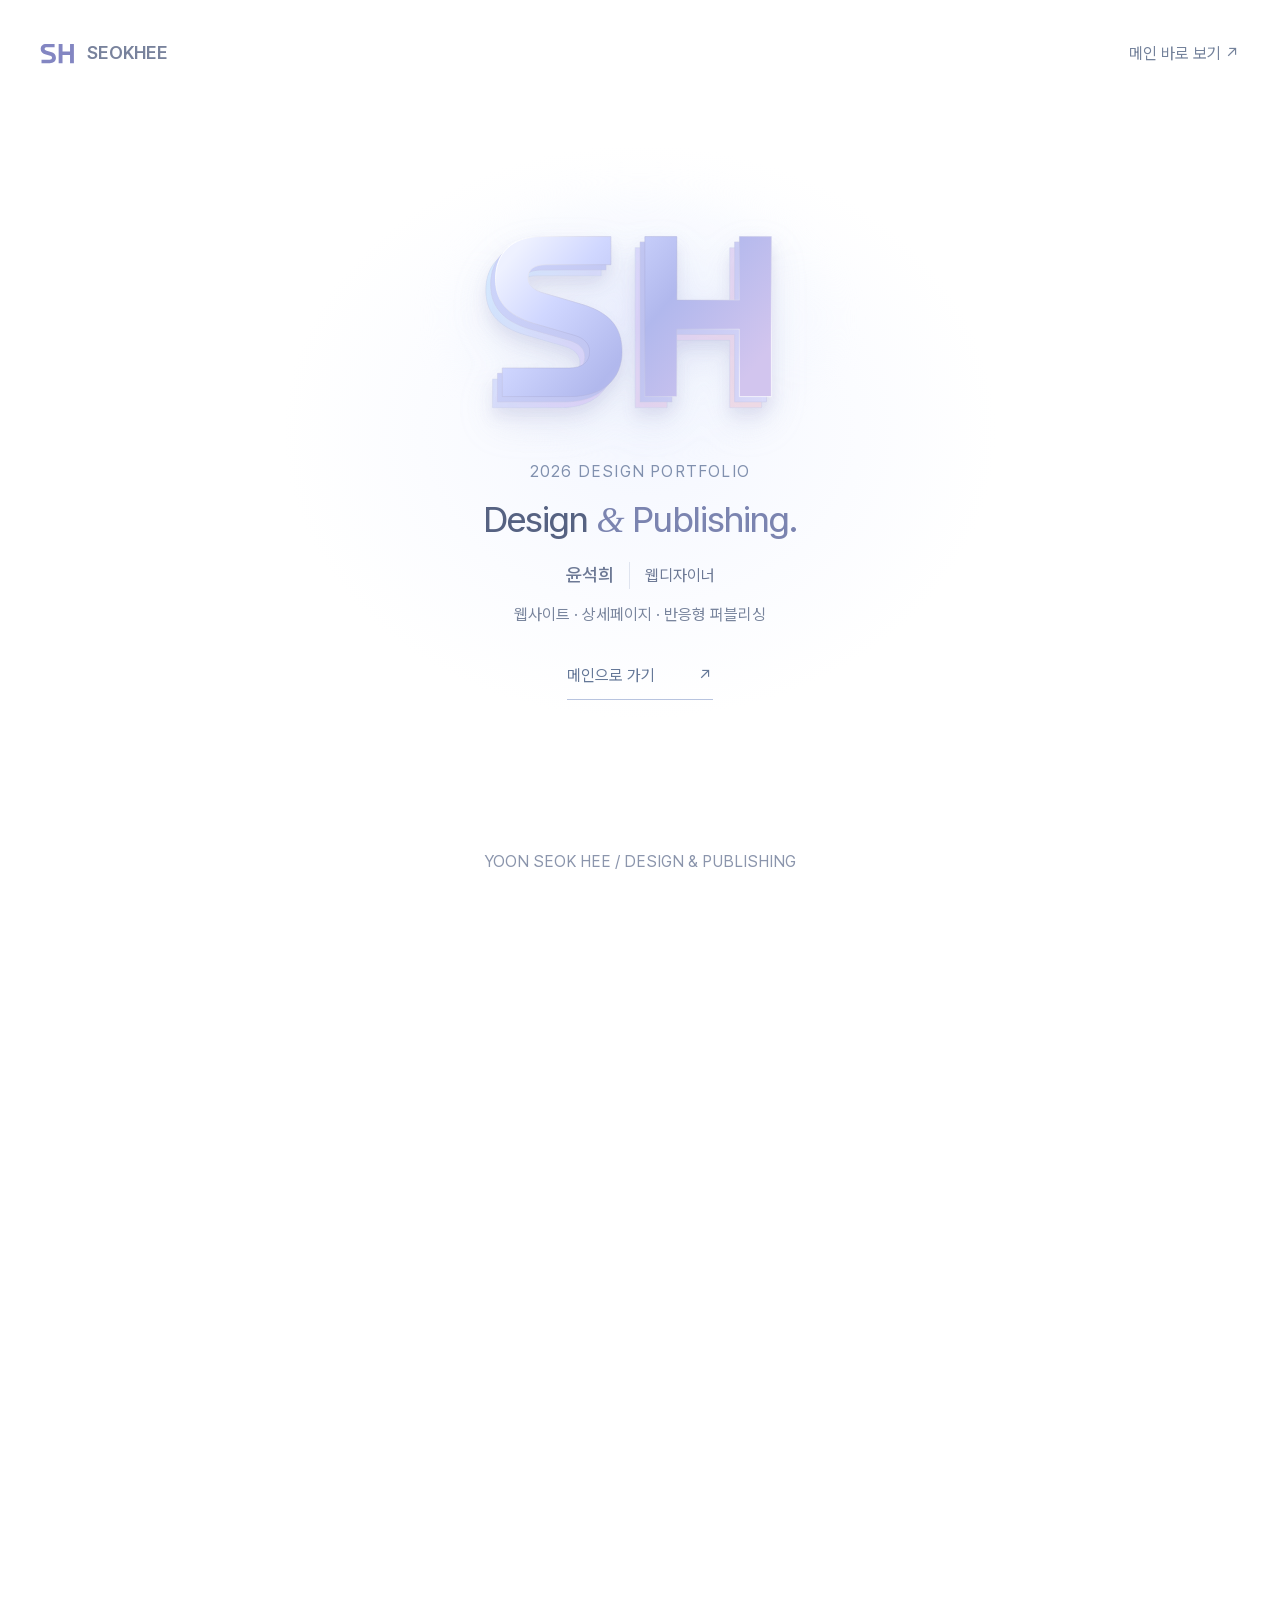
==== commit e32438ae: "v34" ====
--- a/index.html
+++ b/index.html
@@ -5,17 +5,17 @@
 <title>윤석희 | 웹디자인 · 퍼블리싱</title>
 <meta name="description" content="웹디자이너 윤석희의 웹사이트, 상세페이지 디자인 및 반응형 퍼블리싱 작업.">
 <link rel="icon" href="favicon.png"><link rel="stylesheet" href="main.css"><link rel="stylesheet" href="archive.css"><link rel="stylesheet" href="responsive.css"><link rel="stylesheet" href="archive-responsive.css">
-<link rel="stylesheet" href="v32.css"><link rel="stylesheet" href="v32-responsive.css">
-<script src="data/projects-data.js" defer></script>
-<script src="data/projects-extra.js" defer></script>
-<script src="data/project-snapshot.js" defer></script><script src="data/project-registry.js" defer></script>
-<script src="main.js" defer></script><script src="featured.js" defer></script>
+<link rel="stylesheet" href="v34.css"><link rel="stylesheet" href="v34-responsive.css">
+<script src="data/projects-data.js?v=34" defer></script>
+<script src="data/projects-extra.js?v=34" defer></script>
+<script src="data/project-snapshot.js?v=34" defer></script><script src="data/project-registry.js?v=34" defer></script>
+<script src="main.js?v=34" defer></script><script src="featured.js?v=34" defer></script>
 
 
 <noscript><style>.arrival,.intro{display:none!important}.intro-active #site-shell{visibility:visible!important}body.intro-active{overflow:auto}.archive-toolbar,.intro-replay,.showcase-bottom{display:none!important}</style></noscript>
 </head>
 <body class="intro-active layout-focus" data-layout="focus">
-<div id="portfolio-v32">
+<div id="portfolio-v34">
 <!-- 01. ARRIVAL — soft focus and camera depth without doors or panels -->
 <section id="arrival" class="arrival" tabindex="-1" aria-label="사이트 진입 연출">
 <div class="arrival-focus-field" aria-hidden="true"><div class="arrival-soft-light"></div><div class="arrival-focus-haze"></div></div>
@@ -46,13 +46,13 @@
 <div class="header-area"><header class="header wrap" id="ysh-home"><a class="logo" href="#ysh-home"><svg class="signature-icon" viewBox="20 65 600 350" fill="currentColor" aria-hidden="true" focusable="false"><path d="M270 75H126C66 75 32 109 32 163C32 214 64 242 121 257L196 279C215 285 226 296 226 312C226 334 211 346 184 346H46V405H186C253 405 293 370 293 312C293 258 263 230 208 214L133 192C111 186 99 176 99 160C99 142 112 133 137 133H270V75Z"/><path d="M340 75H406V206H535V75H601V405H535V266H406V405H340V75Z"/></svg><span>SEOKHEE</span></a><nav class="nav" aria-label="주요 메뉴"><a href="#ysh-works">Work</a><a href="#ysh-about">About</a><button class="intro-replay" type="button">Intro</button></nav></header></div>
 <main>
 <!-- 03. DESIGNER + WORK — one connected introduction -->
-<section class="work-showcase wrap" id="selected-work" aria-labelledby="showcase-heading" aria-roledescription="carousel" aria-label="최근 대표 작업"><div class="showcase-introduction"><div class="studio-person"><img src="images/profile_seokhee.png" width="64" height="90" alt="윤석희 프로필 사진"><div class="studio-identity"><p class="studio-kicker">DESIGN &amp; WEB PUBLISHING</p><h1 id="hero-title" tabindex="-1">웹디자이너 <strong>윤석희</strong></h1><div class="studio-description"><p>웹사이트와 상세페이지를 디자인하고, 반응형 화면까지 직접 구현합니다.</p><a href="about.html">소개 보기 <span aria-hidden="true">↗</span></a></div></div></div><div class="showcase-heading"><h2 id="showcase-heading">Selected work</h2><a href="#ysh-works">전체 작업 <span aria-hidden="true">↓</span></a></div></div><div class="showcase-stage" id="showcase-stage"><article class="showcase-slide art-lune" data-project="lune" data-slot="active" ><a class="showcase-art" href="project.html?id=lune" aria-label="LUNE 성형외과 프로젝트 보기"><div class="preview-wall visual-lune"><div class="website-preview"><div class="preview-chrome" aria-hidden="true"><i></i><i></i><i></i><span>LUNE · WEBSITE</span></div><div class="live-preview"><img class="preview-fallback" src="projects/lune/thumbnail.png" alt="LUNE 메인 비주얼"><iframe data-preview-src="projects/lune/site/index.html" title="LUNE 홈페이지 화면 미리보기" tabindex="-1" aria-hidden="true" loading="lazy" inert></iframe></div></div><div class="poster-stack" aria-hidden="true"><img src="projects/lune/site/assets/images/promotion-spring-thumbnail.jpg" alt=""><img src="projects/lune/site/assets/images/promotion-lifting-thumbnail.jpg" alt=""></div></div></a></article><article class="showcase-slide art-korweb" data-project="korweb" data-slot="off" hidden><a class="showcase-art" href="project.html?id=korweb" aria-label="코링클 홈페이지 프로젝트 보기"><div class="preview-wall visual-korweb"><div class="website-preview"><div class="preview-chrome" aria-hidden="true"><i></i><i></i><i></i><span>KORiNKLE · WEBSITE</span></div><div class="website-capture"><img src="projects/korweb/main.jpg" alt="코링클 홈페이지 실제 메인 화면"></div></div></div></a></article><article class="showcase-slide art-lune-promotions" data-project="lune-promotions" data-slot="off" hidden><a class="showcase-art" href="project.html?id=lune-promotions" aria-label="LUNE 프로모션 디자인 프로젝트 보기"><div class="promotion-wall"><figure><img src="projects/lune/site/assets/images/promotion-lifting-thumbnail.jpg" alt="가을 리프팅 프로모션"><figcaption>AUTUMN</figcaption></figure><figure><img src="projects/lune/site/assets/images/promotion-spring-thumbnail.jpg" alt="봄 뷰티 프로모션"><figcaption>SPRING</figcaption></figure><figure><img src="projects/lune/site/assets/images/promotion-bridal-thumbnail.jpg" alt="웨딩 뷰티 프로모션"><figcaption>BRIDAL</figcaption></figure></div></a></article><article class="showcase-slide art-kordetail" data-project="kordetail" data-slot="off" hidden><a class="showcase-art" href="project.html?id=kordetail" aria-label="코링클 제품 상세 프로젝트 보기"><div class="hero-trio detail-image-trio featured-hero-trio" role="img" aria-label="코링클 제품 상세 · 버터향김치 · 스윗불고기 · 청양고추&amp;갈릭"><figure class="hero-card"><div class="image-hero" style="--detail-art-bg:#fdd35b"><img src="projects/kordetail/hero-butter.jpg" width="1144" height="2048" alt="버터향김치 이미지형 상세페이지 메인 히어로" loading="lazy" decoding="async"></div><figcaption>버터향<wbr>김치</figcaption></figure><figure class="hero-card"><div class="image-hero" style="--detail-art-bg:#fe6f06"><img src="projects/kordetail/hero-bulgogi.jpg" width="962" height="2048" alt="스윗불고기 이미지형 상세페이지 메인 히어로" loading="lazy" decoding="async"></div><figcaption>스윗<wbr>불고기</figcaption></figure><figure class="hero-card"><div class="image-hero" style="--detail-art-bg:#61b661"><img src="projects/kordetail/hero-chili.jpg" width="926" height="2047" alt="청양고추&amp;갈릭 이미지형 상세페이지 메인 히어로" loading="lazy" decoding="async"></div><figcaption>청양고추<wbr>&amp;갈릭</figcaption></figure></div></a></article></div><div class="showcase-caption" id="showcase-caption"><div class="caption-project"><p>WEB DESIGN</p><h3>LUNE 성형외과</h3><span class="caption-role">웹디자인 · 퍼블리싱 · 개인 프로젝트</span></div><a class="caption-open" href="project.html?id=lune">프로젝트 보기 <span aria-hidden="true">↗</span></a></div><div class="showcase-bottom"><div class="showcase-switches" id="showcase-switches" aria-label="대표 작업 선택"><button type="button" class="showcase-selector" data-select="0" aria-pressed="true">LUNE 성형외과</button><button type="button" class="showcase-selector" data-select="1" aria-pressed="false">코링클 홈페이지</button><button type="button" class="showcase-selector" data-select="2" aria-pressed="false">LUNE 프로모션 디자인</button><button type="button" class="showcase-selector" data-select="3" aria-pressed="false">코링클 제품 상세</button></div><div class="showcase-controls"><button type="button" id="showcase-prev" aria-label="이전 작업">←</button><span id="showcase-count">01 / 04</span><span class="showcase-timeline" aria-hidden="true"><i id="showcase-progress"></i></span><button type="button" id="showcase-next" aria-label="다음 작업">→</button><button type="button" class="showcase-play" id="showcase-play" aria-pressed="false" aria-label="자동 전환 일시정지"><span aria-hidden="true">Ⅱ</span> 일시정지</button></div></div><p class="sr-only" id="showcase-announcement" aria-live="polite"></p></section>
+<section class="work-showcase wrap" id="selected-work" aria-labelledby="showcase-heading" aria-roledescription="carousel" aria-label="최근 대표 작업"><div class="showcase-introduction"><div class="studio-person"><img src="images/profile_seokhee.png" width="64" height="90" alt="윤석희 프로필 사진"><div class="studio-identity"><p class="studio-kicker">DESIGN &amp; WEB PUBLISHING</p><h1 id="hero-title" tabindex="-1">웹디자이너 <strong>윤석희</strong></h1><div class="studio-description"><p>웹사이트와 상세페이지를 디자인하고, 반응형 화면까지 직접 구현합니다.</p><a href="about.html">소개 보기 <span aria-hidden="true">↗</span></a></div></div></div><div class="showcase-heading"><h2 id="showcase-heading">Selected work</h2><a href="#ysh-works">전체 작업 <span aria-hidden="true">↓</span></a></div></div><div class="showcase-stage" id="showcase-stage"><article class="showcase-slide art-lune" data-project="lune" data-slot="active" ><a class="showcase-art" href="project.html?id=lune" aria-label="LUNE 성형외과 프로젝트 보기"><div class="preview-wall visual-lune"><div class="website-preview"><div class="preview-chrome" aria-hidden="true"><i></i><i></i><i></i><span>LUNE · WEBSITE</span></div><div class="website-capture"><img src="projects/lune/site-preview.png" alt="LUNE 성형외과 홈페이지 실제 화면" decoding="async"></div></div><div class="poster-stack" aria-hidden="true"><img src="projects/lune/site/assets/images/promotion-spring-thumbnail.jpg" alt=""><img src="projects/lune/site/assets/images/promotion-lifting-thumbnail.jpg" alt=""></div></div></a></article><article class="showcase-slide art-korweb" data-project="korweb" data-slot="off" hidden><a class="showcase-art" href="project.html?id=korweb" aria-label="코링클 홈페이지 프로젝트 보기"><div class="preview-wall visual-korweb"><div class="website-preview"><div class="preview-chrome" aria-hidden="true"><i></i><i></i><i></i><span>KORiNKLE · WEBSITE</span></div><div class="website-capture"><img src="projects/korweb/main.jpg" alt="코링클 홈페이지 실제 메인 화면"></div></div></div></a></article><article class="showcase-slide art-lune-promotions" data-project="lune-promotions" data-slot="off" hidden><a class="showcase-art" href="project.html?id=lune-promotions" aria-label="LUNE 프로모션 디자인 프로젝트 보기"><div class="promotion-wall"><figure><img src="projects/lune/site/assets/images/promotion-lifting-thumbnail.jpg" alt="가을 리프팅 프로모션"><figcaption>AUTUMN</figcaption></figure><figure><img src="projects/lune/site/assets/images/promotion-spring-thumbnail.jpg" alt="봄 뷰티 프로모션"><figcaption>SPRING</figcaption></figure><figure><img src="projects/lune/site/assets/images/promotion-bridal-thumbnail.jpg" alt="웨딩 뷰티 프로모션"><figcaption>BRIDAL</figcaption></figure></div></a></article><article class="showcase-slide art-kordetail" data-project="kordetail" data-slot="off" hidden><a class="showcase-art" href="project.html?id=kordetail" aria-label="코링클 제품 상세 프로젝트 보기"><div class="hero-trio detail-image-trio featured-hero-trio" role="img" aria-label="코링클 제품 상세 · 버터향김치 · 스윗불고기 · 청양고추&amp;갈릭"><figure class="hero-card"><div class="image-hero" style="--detail-art-bg:#fdd35b"><img src="projects/kordetail/hero-butter.jpg" width="1144" height="2048" alt="버터향김치 이미지형 상세페이지 메인 히어로" loading="lazy" decoding="async"></div><figcaption>버터향<wbr>김치</figcaption></figure><figure class="hero-card"><div class="image-hero" style="--detail-art-bg:#fe6f06"><img src="projects/kordetail/hero-bulgogi.jpg" width="962" height="2048" alt="스윗불고기 이미지형 상세페이지 메인 히어로" loading="lazy" decoding="async"></div><figcaption>스윗<wbr>불고기</figcaption></figure><figure class="hero-card"><div class="image-hero" style="--detail-art-bg:#61b661"><img src="projects/kordetail/hero-chili.jpg" width="926" height="2047" alt="청양고추&amp;갈릭 이미지형 상세페이지 메인 히어로" loading="lazy" decoding="async"></div><figcaption>청양고추<wbr>&amp;갈릭</figcaption></figure></div></a></article></div><div class="showcase-caption" id="showcase-caption"><div class="caption-project"><p>WEB DESIGN</p><h3>LUNE 성형외과</h3><span class="caption-role">웹디자인 · 퍼블리싱 · 개인 프로젝트</span></div><div class="caption-actions has-site-action"><a class="site-visit" href="projects/lune/site/index.html" target="_blank" rel="noopener noreferrer" aria-label="LUNE 성형외과 사이트 보기 (새 창)">사이트 보기 <span aria-hidden="true">↗</span></a><a class="caption-open" href="project.html?id=lune">프로젝트 보기 <span aria-hidden="true">↗</span></a></div></div><div class="showcase-bottom"><div class="showcase-switches" id="showcase-switches" aria-label="대표 작업 선택"><button type="button" class="showcase-selector" data-select="0" aria-pressed="true">LUNE 성형외과</button><button type="button" class="showcase-selector" data-select="1" aria-pressed="false">코링클 홈페이지</button><button type="button" class="showcase-selector" data-select="2" aria-pressed="false">LUNE 프로모션 디자인</button><button type="button" class="showcase-selector" data-select="3" aria-pressed="false">코링클 제품 상세</button></div><div class="showcase-controls"><button type="button" id="showcase-prev" aria-label="이전 작업">←</button><span id="showcase-count">01 / 04</span><span class="showcase-timeline" aria-hidden="true"><i id="showcase-progress"></i></span><button type="button" id="showcase-next" aria-label="다음 작업">→</button><button type="button" class="showcase-play" id="showcase-play" aria-pressed="false" aria-label="자동 전환 일시정지"><span aria-hidden="true">Ⅱ</span> 일시정지</button></div></div><p class="sr-only" id="showcase-announcement" aria-live="polite"></p></section>
 <!-- 04. COMPLETE PROJECT ARCHIVE -->
 <section class="work wrap" id="ysh-works">
 <div class="archive-head"><div><p class="eyebrow">PROJECT ARCHIVE</p><h2 id="archive-heading" tabindex="-1">전체 작업 <span id="archive-total">23</span></h2></div><p>웹사이트부터 상세페이지, 프로모션 디자인까지.</p></div>
 <div class="archive-toolbar"><div class="archive-filters" aria-label="프로젝트 분류"><button type="button" data-work-filter="all" aria-pressed="true">전체</button><button type="button" data-work-filter="web" aria-pressed="false">웹사이트</button><button type="button" data-work-filter="ecommerce" aria-pressed="false">쇼핑몰</button><button type="button" data-work-filter="detail" aria-pressed="false">상세페이지</button><button type="button" data-work-filter="graphic" aria-pressed="false">프로모션·그래픽</button></div><label class="archive-search"><span class="sr-only">프로젝트 검색</span><input id="work-search" type="search" placeholder="작업명 검색" autocomplete="off"><span aria-hidden="true">⌕</span></label></div>
 <p class="archive-result" id="archive-result" aria-live="polite">전체 23개 작업</p>
-<div class="archive-grid" id="work-list"><article class="work-card" data-project-id="lune"><a class="work-card-link" href="project.html?id=lune"><div class="ysh-project-visual archive-image"><img src="projects/lune/thumbnail.png" alt="LUNE 성형외과 캠페인 비주얼" loading="lazy" decoding="async"></div><div class="card-meta"><span>WEB DESIGN</span><span aria-hidden="true">↗</span></div><h3>LUNE 성형외과</h3><p class="card-role">웹디자인 · 퍼블리싱</p></a></article><article class="work-card" data-project-id="korweb"><a class="work-card-link" href="project.html?id=korweb"><div class="ysh-project-visual archive-image"><img src="projects/korweb/thumbnail.jpg" alt="KORiNKLE 홈페이지 메인 화면" loading="lazy" decoding="async"></div><div class="card-meta"><span>WEB DESIGN</span><span aria-hidden="true">↗</span></div><h3>코링클 홈페이지</h3><p class="card-role">웹디자인 · 퍼블리싱</p></a></article><article class="work-card" data-project-id="lune-promotions"><a class="work-card-link" href="project.html?id=lune-promotions"><div class="ysh-project-visual archive-image"><img src="projects/lune-promotions/thumbnail.jpg" alt="LUNE 가을 리프팅 프로모션 디자인" loading="lazy" decoding="async"></div><div class="card-meta"><span>PROMOTION DESIGN</span><span aria-hidden="true">↗</span></div><h3>LUNE 프로모션 디자인</h3><p class="card-role">프로모션 · 상세페이지 디자인</p></a></article><article class="work-card" data-project-id="kordetail"><a class="work-card-link" href="project.html?id=kordetail"><div class="ysh-project-visual archive-image archive-hero-previews"><div class="hero-trio detail-image-trio archive-hero-trio" role="img" aria-label="코링클 제품 상세 · 버터향김치 · 스윗불고기 · 청양고추&amp;갈릭"><figure class="hero-card"><div class="image-hero" style="--detail-art-bg:#fdd35b"><img src="projects/kordetail/hero-butter.jpg" width="1144" height="2048" alt="버터향김치 이미지형 상세페이지 메인 히어로" loading="lazy" decoding="async"></div><figcaption>버터향<wbr>김치</figcaption></figure><figure class="hero-card"><div class="image-hero" style="--detail-art-bg:#fe6f06"><img src="projects/kordetail/hero-bulgogi.jpg" width="962" height="2048" alt="스윗불고기 이미지형 상세페이지 메인 히어로" loading="lazy" decoding="async"></div><figcaption>스윗<wbr>불고기</figcaption></figure><figure class="hero-card"><div class="image-hero" style="--detail-art-bg:#61b661"><img src="projects/kordetail/hero-chili.jpg" width="926" height="2047" alt="청양고추&amp;갈릭 이미지형 상세페이지 메인 히어로" loading="lazy" decoding="async"></div><figcaption>청양고추<wbr>&amp;갈릭</figcaption></figure></div></div><div class="card-meta"><span>DETAIL DESIGN</span><span aria-hidden="true">↗</span></div><h3>코링클 제품 상세</h3><p class="card-role">상세페이지 디자인</p></a></article><article class="work-card" data-project-id="xpg"><a class="work-card-link" href="project.html?id=xpg"><div class="ysh-project-visual archive-image"><img src="projects/xpg/thumbnail.png" alt="XPG 웹사이트 프로젝트" loading="lazy" decoding="async"></div><div class="card-meta"><span>WEB DESIGN</span><span aria-hidden="true">↗</span></div><h3>XPG</h3><p class="card-role">WEB DESIGN · PUBLISHING</p></a></article><article class="work-card" data-project-id="garden"><a class="work-card-link" href="project.html?id=garden"><div class="ysh-project-visual archive-image"><img src="projects/garden/thumbnail.png" alt="Garden 5 LIFE 웹사이트 프로젝트" loading="lazy" decoding="async"></div><div class="card-meta"><span>WEB DESIGN</span><span aria-hidden="true">↗</span></div><h3>GARDEN 5 LIFE</h3><p class="card-role">WEB DESIGN · PUBLISHING</p></a></article><article class="work-card" data-project-id="studio-sh"><a class="work-card-link" href="project.html?id=studio-sh"><div class="ysh-project-visual archive-image"><img src="projects/studio-sh/thumbnail.png" alt="Studio SH 포트폴리오 웹사이트" loading="lazy" decoding="async"></div><div class="card-meta"><span>WEB DESIGN</span><span aria-hidden="true">↗</span></div><h3>STUDIO SH</h3><p class="card-role">WORDPRESS · WEB DESIGN</p></a></article><article class="work-card" data-project-id="asknow"><a class="work-card-link" href="project.html?id=asknow"><div class="ysh-project-visual archive-image"><img src="projects/asknow/thumbnail.png" alt="ASK NOW 설문조사 플랫폼 웹사이트" loading="lazy" decoding="async"></div><div class="card-meta"><span>WEB DESIGN</span><span aria-hidden="true">↗</span></div><h3>ASK NOW</h3><p class="card-role">WORDPRESS · WEB DESIGN</p></a></article><article class="work-card" data-project-id="dahyang-corporate"><a class="work-card-link" href="project.html?id=dahyang-corporate"><div class="ysh-project-visual archive-image"><img src="projects/dahyang-corporate/thumbnail.png" alt="다향 기업 웹사이트 메인페이지" loading="lazy" decoding="async"></div><div class="card-meta"><span>WEB DESIGN</span><span aria-hidden="true">↗</span></div><h3>DAHYANG</h3><p class="card-role">CODING 100% · IMAGE COLLAB</p></a></article><article class="work-card" data-project-id="bold-gray"><a class="work-card-link" href="project.html?id=bold-gray"><div class="ysh-project-visual archive-image"><img src="projects/bold-gray/thumbnail.png" alt="Bold Gray 메인페이지" loading="lazy" decoding="async"></div><div class="card-meta"><span>SHOP DESIGN</span><span aria-hidden="true">↗</span></div><h3>BOLD GRAY</h3><p class="card-role">CODING 100% · PLANNING BY TEAM</p></a></article><article class="work-card" data-project-id="cosoom"><a class="work-card-link" href="project.html?id=cosoom"><div class="ysh-project-visual archive-image"><img src="projects/cosoom/thumbnail.png" alt="COSOOM TAPE 웹사이트" loading="lazy" decoding="async"></div><div class="card-meta"><span>SHOP DESIGN</span><span aria-hidden="true">↗</span></div><h3>COSOOM TAPE</h3><p class="card-role">CAFE24 · WEB DESIGN</p></a></article><article class="work-card" data-project-id="dahyang-event"><a class="work-card-link" href="project.html?id=dahyang-event"><div class="ysh-project-visual archive-image"><img src="projects/dahyang-event/thumbnail.png" alt="다향 영양사 학술대회 이벤트 페이지" loading="lazy" decoding="async"></div><div class="card-meta"><span>SHOP DESIGN</span><span aria-hidden="true">↗</span></div><h3>DAHYANG EVENT</h3><p class="card-role">CODING 100% · IMAGE COLLAB</p></a></article><article class="work-card" data-project-id="bulkinny"><a class="work-card-link" href="project.html?id=bulkinny"><div class="ysh-project-visual archive-image"><img src="projects/bulkinny/thumbnail.png" alt="벌키니 공식 쇼핑몰" loading="lazy" decoding="async"></div><div class="card-meta"><span>SHOP DESIGN</span><span aria-hidden="true">↗</span></div><h3>BULKINNY</h3><p class="card-role">CODING 100% · IMAGE COLLAB</p></a></article><article class="work-card" data-project-id="doubleheart-set-promotion"><a class="work-card-link" href="project.html?id=doubleheart-set-promotion"><div class="ysh-project-visual archive-image"><img src="projects/doubleheart-set-promotion/thumbnail.png" alt="더블하트 세트 특가전 프로모션 디자인" loading="lazy" decoding="async"></div><div class="card-meta"><span>GRAPHIC DESIGN</span><span aria-hidden="true">↗</span></div><h3>DOUBLEHEART SET PROMOTION</h3><p class="card-role">PROMOTION · GRAPHIC DESIGN</p></a></article><article class="work-card" data-project-id="doubleheart-set-promotion2"><a class="work-card-link" href="project.html?id=doubleheart-set-promotion2"><div class="ysh-project-visual archive-image"><img src="projects/doubleheart-set-promotion2/thumbnail.png" alt="더블하트 세트 특가전 프로모션 디자인" loading="lazy" decoding="async"></div><div class="card-meta"><span>GRAPHIC DESIGN</span><span aria-hidden="true">↗</span></div><h3>DOUBLEHEART SET PROMOTION</h3><p class="card-role">PROMOTION · GRAPHIC DESIGN</p></a></article><article class="work-card" data-project-id="weekend-sale"><a class="work-card-link" href="project.html?id=weekend-sale"><div class="ysh-project-visual archive-image"><img src="projects/weekend-sale/thumbnail.png" alt="주말 반값 특가 프로모션" loading="lazy" decoding="async"></div><div class="card-meta"><span>GRAPHIC DESIGN</span><span aria-hidden="true">↗</span></div><h3>WEEKEND SALE</h3><p class="card-role">PROMOTION · MOBILE EVENT DESIGN</p></a></article><article class="work-card" data-project-id="halloween-sale"><a class="work-card-link" href="project.html?id=halloween-sale"><div class="ysh-project-visual archive-image"><img src="projects/halloween-sale/thumbnail.png" alt="할로윈 세일 페스타 프로모션" loading="lazy" decoding="async"></div><div class="card-meta"><span>GRAPHIC DESIGN</span><span aria-hidden="true">↗</span></div><h3>HALLOWEEN SALE</h3><p class="card-role">PROMOTION · MOBILE EVENT DESIGN</p></a></article><article class="work-card" data-project-id="holiday-sale"><a class="work-card-link" href="project.html?id=holiday-sale"><div class="ysh-project-visual archive-image"><img src="projects/holiday-sale/thumbnail.png" alt="홀리데이 세일 프로모션" loading="lazy" decoding="async"></div><div class="card-meta"><span>GRAPHIC DESIGN</span><span aria-hidden="true">↗</span></div><h3>HOLIDAY SALE</h3><p class="card-role">PROMOTION · MOBILE EVENT DESIGN</p></a></article><article class="work-card" data-project-id="weekend-sale2"><a class="work-card-link" href="project.html?id=weekend-sale2"><div class="ysh-project-visual archive-image"><img src="projects/weekend-sale2/thumbnail.png" alt="주말 특가 프로모션" loading="lazy" decoding="async"></div><div class="card-meta"><span>GRAPHIC DESIGN</span><span aria-hidden="true">↗</span></div><h3>WEEKEND SALE 02</h3><p class="card-role">PROMOTION · MOBILE EVENT DESIGN</p></a></article><article class="work-card" data-project-id="oh-my-body-bar"><a class="work-card-link" href="project.html?id=oh-my-body-bar"><div class="ysh-project-visual archive-image"><img src="projects/oh-my-body-bar/thumbnail.png" alt="위시포뮬라 오마이바디바 제품 상세페이지 디자인" loading="lazy" decoding="async"></div><div class="card-meta"><span>DETAIL PAGE</span><span aria-hidden="true">↗</span></div><h3>OH MY BODY BAR</h3><p class="card-role">ALL DESIGN WORK 100%</p></a></article><article class="work-card" data-project-id="recruit-detail-page"><a class="work-card-link" href="project.html?id=recruit-detail-page"><div class="ysh-project-visual archive-image"><img src="projects/recruit-detail-page/thumbnail.png" alt="채용 홍보 상세페이지 디자인" loading="lazy" decoding="async"></div><div class="card-meta"><span>DETAIL PAGE</span><span aria-hidden="true">↗</span></div><h3>RECRUIT DETAIL PAGE</h3><p class="card-role">ALL DESIGN WORK 100%</p></a></article><article class="work-card" data-project-id="COX-CH48"><a class="work-card-link" href="project.html?id=COX-CH48"><div class="ysh-project-visual archive-image"><img src="projects/COX-CH48/thumbnail.png" alt="COX CH48 게이밍 헤드셋 상세페이지 디자인" loading="lazy" decoding="async"></div><div class="card-meta"><span>DETAIL PAGE</span><span aria-hidden="true">↗</span></div><h3>COX CH48</h3><p class="card-role">ALL DESIGN WORK 100%</p></a></article><article class="work-card" data-project-id="moodmory-ez-flex-film"><a class="work-card-link" href="project.html?id=moodmory-ez-flex-film"><div class="ysh-project-visual archive-image"><img src="projects/moodmory-ez-flex-film/thumbnail.png" alt="MOODMORY 이지 플렉스 프로텍션 필름 상세페이지 디자인" loading="lazy" decoding="async"></div><div class="card-meta"><span>DETAIL PAGE</span><span aria-hidden="true">↗</span></div><h3>MOODMORY EZ FLEX FILM</h3><p class="card-role">ALL DESIGN WORK 100%</p></a></article></div>
+<div class="archive-grid" id="work-list"><article class="work-card web-work-card" data-project-id="lune"><a class="work-card-link" href="project.html?id=lune"><div class="ysh-project-visual archive-image archive-website"><img src="projects/lune/site-preview.png" alt="LUNE 성형외과 웹사이트 화면" loading="lazy" decoding="async"></div><div class="card-meta"><span>WEB DESIGN</span><span aria-hidden="true">↗</span></div><h3>LUNE 성형외과</h3><p class="card-role">웹디자인 · 퍼블리싱</p></a><a class="site-visit card-site-link" href="projects/lune/site/index.html" target="_blank" rel="noopener noreferrer" aria-label="LUNE 성형외과 사이트 보기 (새 창)">사이트 보기 <span aria-hidden="true">↗</span></a></article><article class="work-card web-work-card" data-project-id="korweb"><a class="work-card-link" href="project.html?id=korweb"><div class="ysh-project-visual archive-image archive-website"><img src="projects/korweb/thumbnail.jpg" alt="코링클 홈페이지 웹사이트 화면" loading="lazy" decoding="async"></div><div class="card-meta"><span>WEB DESIGN</span><span aria-hidden="true">↗</span></div><h3>코링클 홈페이지</h3><p class="card-role">웹디자인 · 퍼블리싱</p></a><a class="site-visit card-site-link" href="https://koraclefood.cafe24.com/skin-skin18/" target="_blank" rel="noopener noreferrer" aria-label="코링클 홈페이지 사이트 보기 (새 창)">사이트 보기 <span aria-hidden="true">↗</span></a></article><article class="work-card" data-project-id="lune-promotions"><a class="work-card-link" href="project.html?id=lune-promotions"><div class="ysh-project-visual archive-image"><img src="projects/lune-promotions/thumbnail.jpg" alt="LUNE 가을 리프팅 프로모션 디자인" loading="lazy" decoding="async"></div><div class="card-meta"><span>PROMOTION DESIGN</span><span aria-hidden="true">↗</span></div><h3>LUNE 프로모션 디자인</h3><p class="card-role">프로모션 · 상세페이지 디자인</p></a></article><article class="work-card" data-project-id="kordetail"><a class="work-card-link" href="project.html?id=kordetail"><div class="ysh-project-visual archive-image archive-hero-previews"><div class="hero-trio detail-image-trio archive-hero-trio" role="img" aria-label="코링클 제품 상세 · 버터향김치 · 스윗불고기 · 청양고추&amp;갈릭"><figure class="hero-card"><div class="image-hero" style="--detail-art-bg:#fdd35b"><img src="projects/kordetail/hero-butter.jpg" width="1144" height="2048" alt="버터향김치 이미지형 상세페이지 메인 히어로" loading="lazy" decoding="async"></div><figcaption>버터향<wbr>김치</figcaption></figure><figure class="hero-card"><div class="image-hero" style="--detail-art-bg:#fe6f06"><img src="projects/kordetail/hero-bulgogi.jpg" width="962" height="2048" alt="스윗불고기 이미지형 상세페이지 메인 히어로" loading="lazy" decoding="async"></div><figcaption>스윗<wbr>불고기</figcaption></figure><figure class="hero-card"><div class="image-hero" style="--detail-art-bg:#61b661"><img src="projects/kordetail/hero-chili.jpg" width="926" height="2047" alt="청양고추&amp;갈릭 이미지형 상세페이지 메인 히어로" loading="lazy" decoding="async"></div><figcaption>청양고추<wbr>&amp;갈릭</figcaption></figure></div></div><div class="card-meta"><span>DETAIL DESIGN</span><span aria-hidden="true">↗</span></div><h3>코링클 제품 상세</h3><p class="card-role">상세페이지 디자인</p></a></article><article class="work-card web-work-card" data-project-id="xpg"><a class="work-card-link" href="project.html?id=xpg"><div class="ysh-project-visual archive-image archive-website"><img src="projects/xpg/thumbnail.png" alt="XPG 웹사이트 화면" loading="lazy" decoding="async"></div><div class="card-meta"><span>WEB DESIGN</span><span aria-hidden="true">↗</span></div><h3>XPG</h3><p class="card-role">WEB DESIGN · PUBLISHING</p></a><a class="site-visit card-site-link" href="https://mkldsa.github.io/xpg-www/" target="_blank" rel="noopener noreferrer" aria-label="XPG 사이트 보기 (새 창)">사이트 보기 <span aria-hidden="true">↗</span></a></article><article class="work-card web-work-card" data-project-id="garden"><a class="work-card-link" href="project.html?id=garden"><div class="ysh-project-visual archive-image archive-website"><img src="projects/garden/thumbnail.png" alt="GARDEN 5 LIFE 웹사이트 화면" loading="lazy" decoding="async"></div><div class="card-meta"><span>WEB DESIGN</span><span aria-hidden="true">↗</span></div><h3>GARDEN 5 LIFE</h3><p class="card-role">WEB DESIGN · PUBLISHING</p></a><a class="site-visit card-site-link" href="projects/garden/thumbnail.png" target="_blank" rel="noopener noreferrer" aria-label="GARDEN 5 LIFE 화면 보기 (새 창)">화면 보기 <span aria-hidden="true">↗</span></a></article><article class="work-card web-work-card" data-project-id="studio-sh"><a class="work-card-link" href="project.html?id=studio-sh"><div class="ysh-project-visual archive-image archive-website"><img src="projects/studio-sh/thumbnail.png" alt="STUDIO SH 웹사이트 화면" loading="lazy" decoding="async"></div><div class="card-meta"><span>WEB DESIGN</span><span aria-hidden="true">↗</span></div><h3>STUDIO SH</h3><p class="card-role">WORDPRESS · WEB DESIGN</p></a><a class="site-visit card-site-link" href="https://mkldsa.mycafe24.com" target="_blank" rel="noopener noreferrer" aria-label="STUDIO SH 사이트 보기 (새 창)">사이트 보기 <span aria-hidden="true">↗</span></a></article><article class="work-card web-work-card" data-project-id="asknow"><a class="work-card-link" href="project.html?id=asknow"><div class="ysh-project-visual archive-image archive-website"><img src="projects/asknow/thumbnail.png" alt="ASK NOW 웹사이트 화면" loading="lazy" decoding="async"></div><div class="card-meta"><span>WEB DESIGN</span><span aria-hidden="true">↗</span></div><h3>ASK NOW</h3><p class="card-role">WORDPRESS · WEB DESIGN</p></a><a class="site-visit card-site-link" href="https://asknow.co.kr/" target="_blank" rel="noopener noreferrer" aria-label="ASK NOW 사이트 보기 (새 창)">사이트 보기 <span aria-hidden="true">↗</span></a></article><article class="work-card web-work-card" data-project-id="dahyang-corporate"><a class="work-card-link" href="project.html?id=dahyang-corporate"><div class="ysh-project-visual archive-image archive-website"><img src="projects/dahyang-corporate/thumbnail.png" alt="DAHYANG 웹사이트 화면" loading="lazy" decoding="async"></div><div class="card-meta"><span>WEB DESIGN</span><span aria-hidden="true">↗</span></div><h3>DAHYANG</h3><p class="card-role">CODING 100% · IMAGE COLLAB</p></a><a class="site-visit card-site-link" href="https://dahyang.kr" target="_blank" rel="noopener noreferrer" aria-label="DAHYANG 사이트 보기 (새 창)">사이트 보기 <span aria-hidden="true">↗</span></a></article><article class="work-card web-work-card" data-project-id="bold-gray"><a class="work-card-link" href="project.html?id=bold-gray"><div class="ysh-project-visual archive-image archive-website"><img src="projects/bold-gray/thumbnail.png" alt="BOLD GRAY 웹사이트 화면" loading="lazy" decoding="async"></div><div class="card-meta"><span>SHOP DESIGN</span><span aria-hidden="true">↗</span></div><h3>BOLD GRAY</h3><p class="card-role">CODING 100% · PLANNING BY TEAM</p></a><a class="site-visit card-site-link" href="http://mkldsa70.cafe24.com" target="_blank" rel="noopener noreferrer" aria-label="BOLD GRAY 사이트 보기 (새 창)">사이트 보기 <span aria-hidden="true">↗</span></a></article><article class="work-card web-work-card" data-project-id="cosoom"><a class="work-card-link" href="project.html?id=cosoom"><div class="ysh-project-visual archive-image archive-website"><img src="projects/cosoom/thumbnail.png" alt="COSOOM TAPE 웹사이트 화면" loading="lazy" decoding="async"></div><div class="card-meta"><span>SHOP DESIGN</span><span aria-hidden="true">↗</span></div><h3>COSOOM TAPE</h3><p class="card-role">CAFE24 · WEB DESIGN</p></a><a class="site-visit card-site-link" href="https://cosoom.co.kr/" target="_blank" rel="noopener noreferrer" aria-label="COSOOM TAPE 사이트 보기 (새 창)">사이트 보기 <span aria-hidden="true">↗</span></a></article><article class="work-card web-work-card" data-project-id="dahyang-event"><a class="work-card-link" href="project.html?id=dahyang-event"><div class="ysh-project-visual archive-image archive-website"><img src="projects/dahyang-event/thumbnail.png" alt="DAHYANG EVENT 웹사이트 화면" loading="lazy" decoding="async"></div><div class="card-meta"><span>SHOP DESIGN</span><span aria-hidden="true">↗</span></div><h3>DAHYANG EVENT</h3><p class="card-role">CODING 100% · IMAGE COLLAB</p></a><a class="site-visit card-site-link" href="https://dahyangmall02.cafe24.com" target="_blank" rel="noopener noreferrer" aria-label="DAHYANG EVENT 사이트 보기 (새 창)">사이트 보기 <span aria-hidden="true">↗</span></a></article><article class="work-card web-work-card" data-project-id="bulkinny"><a class="work-card-link" href="project.html?id=bulkinny"><div class="ysh-project-visual archive-image archive-website"><img src="projects/bulkinny/thumbnail.png" alt="BULKINNY 웹사이트 화면" loading="lazy" decoding="async"></div><div class="card-meta"><span>SHOP DESIGN</span><span aria-hidden="true">↗</span></div><h3>BULKINNY</h3><p class="card-role">CODING 100% · IMAGE COLLAB</p></a><a class="site-visit card-site-link" href="https://bulkinny.com/" target="_blank" rel="noopener noreferrer" aria-label="BULKINNY 사이트 보기 (새 창)">사이트 보기 <span aria-hidden="true">↗</span></a></article><article class="work-card" data-project-id="doubleheart-set-promotion"><a class="work-card-link" href="project.html?id=doubleheart-set-promotion"><div class="ysh-project-visual archive-image"><img src="projects/doubleheart-set-promotion/thumbnail.png" alt="더블하트 세트 특가전 프로모션 디자인" loading="lazy" decoding="async"></div><div class="card-meta"><span>GRAPHIC DESIGN</span><span aria-hidden="true">↗</span></div><h3>DOUBLEHEART SET PROMOTION</h3><p class="card-role">PROMOTION · GRAPHIC DESIGN</p></a></article><article class="work-card" data-project-id="doubleheart-set-promotion2"><a class="work-card-link" href="project.html?id=doubleheart-set-promotion2"><div class="ysh-project-visual archive-image"><img src="projects/doubleheart-set-promotion2/thumbnail.png" alt="더블하트 세트 특가전 프로모션 디자인" loading="lazy" decoding="async"></div><div class="card-meta"><span>GRAPHIC DESIGN</span><span aria-hidden="true">↗</span></div><h3>DOUBLEHEART SET PROMOTION</h3><p class="card-role">PROMOTION · GRAPHIC DESIGN</p></a></article><article class="work-card" data-project-id="weekend-sale"><a class="work-card-link" href="project.html?id=weekend-sale"><div class="ysh-project-visual archive-image"><img src="projects/weekend-sale/thumbnail.png" alt="주말 반값 특가 프로모션" loading="lazy" decoding="async"></div><div class="card-meta"><span>GRAPHIC DESIGN</span><span aria-hidden="true">↗</span></div><h3>WEEKEND SALE</h3><p class="card-role">PROMOTION · MOBILE EVENT DESIGN</p></a></article><article class="work-card" data-project-id="halloween-sale"><a class="work-card-link" href="project.html?id=halloween-sale"><div class="ysh-project-visual archive-image"><img src="projects/halloween-sale/thumbnail.png" alt="할로윈 세일 페스타 프로모션" loading="lazy" decoding="async"></div><div class="card-meta"><span>GRAPHIC DESIGN</span><span aria-hidden="true">↗</span></div><h3>HALLOWEEN SALE</h3><p class="card-role">PROMOTION · MOBILE EVENT DESIGN</p></a></article><article class="work-card" data-project-id="holiday-sale"><a class="work-card-link" href="project.html?id=holiday-sale"><div class="ysh-project-visual archive-image"><img src="projects/holiday-sale/thumbnail.png" alt="홀리데이 세일 프로모션" loading="lazy" decoding="async"></div><div class="card-meta"><span>GRAPHIC DESIGN</span><span aria-hidden="true">↗</span></div><h3>HOLIDAY SALE</h3><p class="card-role">PROMOTION · MOBILE EVENT DESIGN</p></a></article><article class="work-card" data-project-id="weekend-sale2"><a class="work-card-link" href="project.html?id=weekend-sale2"><div class="ysh-project-visual archive-image"><img src="projects/weekend-sale2/thumbnail.png" alt="주말 특가 프로모션" loading="lazy" decoding="async"></div><div class="card-meta"><span>GRAPHIC DESIGN</span><span aria-hidden="true">↗</span></div><h3>WEEKEND SALE 02</h3><p class="card-role">PROMOTION · MOBILE EVENT DESIGN</p></a></article><article class="work-card" data-project-id="oh-my-body-bar"><a class="work-card-link" href="project.html?id=oh-my-body-bar"><div class="ysh-project-visual archive-image"><img src="projects/oh-my-body-bar/thumbnail.png" alt="위시포뮬라 오마이바디바 제품 상세페이지 디자인" loading="lazy" decoding="async"></div><div class="card-meta"><span>DETAIL PAGE</span><span aria-hidden="true">↗</span></div><h3>OH MY BODY BAR</h3><p class="card-role">ALL DESIGN WORK 100%</p></a></article><article class="work-card" data-project-id="recruit-detail-page"><a class="work-card-link" href="project.html?id=recruit-detail-page"><div class="ysh-project-visual archive-image"><img src="projects/recruit-detail-page/thumbnail.png" alt="채용 홍보 상세페이지 디자인" loading="lazy" decoding="async"></div><div class="card-meta"><span>DETAIL PAGE</span><span aria-hidden="true">↗</span></div><h3>RECRUIT DETAIL PAGE</h3><p class="card-role">ALL DESIGN WORK 100%</p></a></article><article class="work-card" data-project-id="COX-CH48"><a class="work-card-link" href="project.html?id=COX-CH48"><div class="ysh-project-visual archive-image"><img src="projects/COX-CH48/thumbnail.png" alt="COX CH48 게이밍 헤드셋 상세페이지 디자인" loading="lazy" decoding="async"></div><div class="card-meta"><span>DETAIL PAGE</span><span aria-hidden="true">↗</span></div><h3>COX CH48</h3><p class="card-role">ALL DESIGN WORK 100%</p></a></article><article class="work-card" data-project-id="moodmory-ez-flex-film"><a class="work-card-link" href="project.html?id=moodmory-ez-flex-film"><div class="ysh-project-visual archive-image"><img src="projects/moodmory-ez-flex-film/thumbnail.png" alt="MOODMORY 이지 플렉스 프로텍션 필름 상세페이지 디자인" loading="lazy" decoding="async"></div><div class="card-meta"><span>DETAIL PAGE</span><span aria-hidden="true">↗</span></div><h3>MOODMORY EZ FLEX FILM</h3><p class="card-role">ALL DESIGN WORK 100%</p></a></article></div>
 <p class="archive-empty" id="archive-empty" hidden>조건에 맞는 작업이 없습니다.</p>
 <div class="archive-more"><button type="button" id="load-more" hidden>작업 더 보기 <span aria-hidden="true">＋</span></button></div>
 </section>
--- a/v34.css
+++ b/v34.css
@@ -0,0 +1,124 @@
+/* =========================================================
+   01. ARRIVAL — move inward first, then stop at the centered intro
+   ========================================================= */
+#portfolio-v34 .intro{position:fixed;inset:0;z-index:40;display:grid;place-items:center;width:100%;height:100dvh;min-height:0;overflow:hidden;background:#fff;color:#53617e;isolation:isolate}
+.portal-center{position:relative;width:min(560px,calc(100% - 48px));text-align:center;z-index:2;display:flex;flex-direction:column;align-items:center}
+.portal-art{width:206px;height:149px;margin-bottom:12px;position:relative}.portal-art .signature-art{display:block;width:100%;max-width:none;height:100%;filter:drop-shadow(0 10px 17px #a6acd521);overflow:visible;transition:none;animation:none}.portal-art .signature-layer{transition:transform .6s ease;will-change:auto}.portal-art:hover .sheet-back{transform:translate(-27px,26px)}.portal-art:hover .sheet-middle{transform:translate(-13px,13px)}
+.portal-kicker{font-size:16px;color:#7f8aa5;letter-spacing:1px}#portfolio-v34 .intro .portal-title{font-size:48px;font-weight:450;line-height:1.16;letter-spacing:-1.7px;color:#566282;margin:18px 0 20px;animation:none}.portal-title span{color:#7b84b0}.portal-title i{font-family:Georgia,serif;font-weight:400}.portal-person{display:flex;align-items:center;gap:15px;font-size:18px;color:#6d7995}.portal-person strong{font-weight:550}.portal-person span{padding-left:15px;border-left:1px solid #dfe4ef;font-size:16px}.portal-sub{font-size:16px;color:#79859d;line-height:1.8;margin-top:13px}
+#portfolio-v34 .intro-enter{font-size:16px;display:inline-flex;align-items:center;gap:43px;border:0;border-bottom:1px solid #b8c4df;border-radius:0;box-shadow:none;padding:10px 0;background:none;color:#657898;margin-top:22px;animation:none;font-weight:400}#portfolio-v34 .intro-enter:hover{color:#415b85;border-color:#7e94b9}
+.portal-top{position:absolute;left:40px;right:40px;top:28px;display:flex;justify-content:space-between;align-items:center;gap:20px;z-index:5}.portal-top .intro-logo{font-size:18px;color:#78829c;letter-spacing:0}.portal-top .intro-skip{font-size:16px;color:#74829b}.portal-foot{position:absolute;bottom:25px;left:0;right:0;text-align:center;font-size:16px;color:#8b95ac;z-index:2}.portal-glow{position:absolute;width:650px;height:540px;left:50%;top:48%;transform:translate(-50%,-50%);pointer-events:none;background:radial-gradient(ellipse,#e8edfca6,transparent 68%);z-index:0}
+.arrival{position:fixed;inset:0;width:100%;height:100dvh;z-index:60;overflow:hidden;isolation:isolate;pointer-events:auto;outline:none}.arrival-veil{position:absolute;inset:0;z-index:-1;background:#fff;animation:arrival-open .55s ease-out both}
+.arrival-skip{position:absolute;right:40px;top:28px;background:#ffffffbf;border:0;border-radius:0;color:#70829e;padding:10px 0;font-size:16px;z-index:5}
+.intro.is-revealing .portal-center{animation:arrival-intro 1.35s cubic-bezier(.2,.65,.25,1) both;will-change:transform,opacity}.intro.is-revealing .portal-glow{animation:arrival-background 1.35s ease-out both}.intro.is-revealing .signature-art{animation:none!important}
+.intro-active #site-shell{visibility:hidden}.intro-active #site-shell.main-preview{visibility:visible;animation:main-in .35s ease both}#site-shell.main-preview .reveal{opacity:1!important;transform:none!important}#portfolio-v34 .intro.is-leaving{animation:intro-to-main .35s ease both;pointer-events:none}
+@keyframes arrival-open{from{opacity:1}to{opacity:0}}
+@keyframes arrival-intro{from{opacity:0;transform:scale(.86);filter:blur(3px)}to{opacity:1;transform:scale(1);filter:blur(0)}}
+@keyframes arrival-background{from{opacity:.3;transform:translate(-50%,-50%) scale(.94)}to{opacity:1;transform:translate(-50%,-50%) scale(1)}}
+@keyframes intro-to-main{to{opacity:0;transform:translateY(-8px)}}@keyframes main-in{from{opacity:.6;transform:translateY(8px)}to{opacity:1;transform:none}}
+.mo-br{display:none}#selected-work{scroll-margin-top:28px}
+/* =========================================================
+   03. SELECTED WORK — three readable cases, visible together
+   ========================================================= */
+.selected-work{padding-top:12px;padding-bottom:29px}.selected-head{display:flex;justify-content:space-between;align-items:center;gap:25px;margin-bottom:22px}.selected-head h2{font-size:25px;font-weight:500;letter-spacing:-.5px}.selected-head>a{font-size:16px;color:#6e83a8;border-bottom:1px solid #d4deee;padding:6px 0}.selected-grid{display:grid;grid-template-columns:repeat(3,minmax(0,1fr));gap:28px}
+.selected-card{min-width:0}.selected-link{display:block}.selected-label{font-size:16px;color:#6880a6;display:flex;justify-content:space-between;align-items:center;gap:20px;margin-bottom:12px}.selected-label>span:last-child{color:#8d9cb7;font-variant-numeric:tabular-nums}
+.selected-image{aspect-ratio:1.6;overflow:hidden;background:#f3f5f9;position:relative}.selected-image>img{width:100%;height:100%;object-fit:cover;object-position:top;transition:transform .45s cubic-bezier(.2,.6,.2,1);transform:none}.selected-detail .selected-image>img{object-position:center 83%}
+.selected-title{display:flex;align-items:start;justify-content:space-between;gap:15px;margin-top:17px}.selected-title h3{font-size:23px;font-weight:550;letter-spacing:-.5px;line-height:1.35;overflow-wrap:anywhere}.selected-title>span{font-size:20px;line-height:1.5;color:#8397bb;transition:transform .25s}
+.selected-purpose{font-size:16px;line-height:1.7;color:#6f7d93;margin-top:9px}.selected-role{font-size:16px;line-height:1.7;color:#6981a4;margin-top:7px}
+.selected-link:hover .selected-image>img{transform:scale(1.025)}.selected-link:hover .selected-title>span{transform:translate(3px,-3px)}.selected-link:hover h3{color:#59769f}
+/* =========================================================
+   04. COMPLETE ARCHIVE — aligned thumbnails / full images in detail
+   ========================================================= */
+.work.wrap{padding-top:0;border-top:0;padding-bottom:70px}.archive-head{margin-top:30px;padding-top:27px;border-top:1px solid #e7ecf5}.archive-head h2{font-size:30px;font-weight:500}.archive-toolbar{margin-top:22px;margin-bottom:27px}.archive-filters button{font-size:16px}.archive-grid{display:grid;grid-template-columns:repeat(3,minmax(0,1fr));gap:33px 28px;column-count:unset}.work-card{display:block;width:100%;margin:0;min-width:0;break-inside:auto}
+.work-card .ysh-project-visual{border-radius:0;box-shadow:none;aspect-ratio:1.6}.work-card .archive-image{aspect-ratio:1.6;height:auto;padding:0;background:#f4f6fa;border:0;overflow:hidden}.work-card .archive-image img{width:100%;height:100%;object-fit:cover;object-position:top;transform:none!important}
+.work-card[data-project-id="oh-my-body-bar"] .archive-image img{object-position:center 83%}.work-card[data-project-id="COX-CH48"] .archive-image img{object-position:center 58%}.work-card[data-project-id="moodmory-ez-flex-film"] .archive-image img{object-position:center 65%}
+.work-card .card-meta{font-size:16px;margin-top:14px;color:#7d8faa}.work-card h3{font-size:21px;line-height:1.4;margin-top:4px;letter-spacing:-.3px}.work-card .card-role{font-size:16px;line-height:1.75;margin-top:7px;color:#71829d}.work-card .ysh-kor{padding:48px 7px 10px}.work-card .ysh-kor-title{font-size:29px;left:20px;top:15px}.work-card .ysh-kor-products{width:85%;margin-left:8%}.work-card .ysh-kor-products img{transform:none!important}.work-card .ysh-kor-detail{padding:25px 23px;gap:10px}.work-card .ysh-kor-detail h3{font-size:27px}.work-card .ysh-kor-detail img{height:210px;max-height:100%}
+.work-card .ysh-concept{font-size:16px;padding:5px 10px}.work-card .ysh-eclat-word{font-size:41px;left:21px;bottom:22px}.work-card .ysh-eclat-word small{font-size:16px}.work-card .ysh-onface{padding-top:50px}.work-card .ysh-onface-word{font-size:30px;margin-top:6px}.work-card .ysh-onface-word small,.work-card .ysh-onface-mark{font-size:16px}.work-card .ysh-onface img{height:62%;width:49%}.work-card .ysh-onface-mark{left:20px;bottom:20px}.archive-more{margin-top:35px}
+.detail-cover{max-height:none;height:auto;object-fit:unset;background:none;border:0;border-radius:0}.subpage .work.wrap .featured-grid,.subpage .work.wrap .section-top{display:none}.subpage .work.wrap .archive-head{margin-top:15px;border-top:0}
+@media(prefers-reduced-motion:reduce){.selected-image>img,.selected-title>span{transition:none!important}.selected-link:hover .selected-image>img{transform:none}}
+
+@media(prefers-reduced-motion:reduce){.arrival-veil{animation:none!important;transition:none!important}}
+
+/* =========================================================
+   05. INTRO FOCAL POINT — one SH mark, light behind it, no boxes
+   ========================================================= */
+.portal-art{width:320px;height:238px;margin-bottom:20px;isolation:isolate}
+.portal-art:before{content:'';position:absolute;inset:-10% -17%;z-index:-1;border-radius:50%;background:radial-gradient(ellipse,#e8ecffcf 0%,#f0f5ff80 35%,transparent 70%);filter:blur(11px);pointer-events:none}
+.portal-art .signature-art{filter:drop-shadow(0 15px 17px #919bc326);animation:intro-mark-float 6s ease-in-out infinite}
+.portal-art .sheet-back{opacity:.85}.portal-art .sheet-middle{opacity:.96}.portal-art .sheet-front{opacity:1}
+.portal-art:hover .sheet-back{transform:translate(-27px,26px)}.portal-art:hover .sheet-middle{transform:translate(-13px,13px)}
+#portfolio-v34 .intro .portal-title{font-size:36px;line-height:1.2;letter-spacing:-1px;margin:13px 0 18px;outline:none}
+.portal-kicker{color:#8090ae;letter-spacing:1.2px}.portal-glow{width:720px;height:580px;background:radial-gradient(ellipse,#eff3ffa6,transparent 70%)}
+.portal-person{font-size:18px}.portal-sub{margin-top:11px}.portal-foot{color:#8b95ac}
+@keyframes intro-mark-float{0%,100%{transform:translateY(0)}50%{transform:translateY(-4px)}}
+@media(prefers-reduced-motion:reduce){.portal-art .signature-art{animation:none!important}}
+
+/* =========================================================
+   06. CONTACT — unified outer edges, one contact area on About
+   ========================================================= */
+.profile-page.wrap,.footer.wrap{max-width:1480px;padding-left:64px;padding-right:64px}
+.about-subpage .profile-page{padding-bottom:32px}.about-subpage .footer{padding-top:0}
+.about-subpage .profile-contact{display:grid;grid-template-columns:180px minmax(0,1fr);gap:40px;margin-top:56px;padding-top:32px;border-top:1px solid #e2e8f2}
+.about-subpage .profile-contact h2{font-size:30px;line-height:1.4;margin:12px 0 0}.contact-links{min-width:0;display:grid;grid-template-columns:1fr 1fr;gap:0 32px}
+.about-subpage .profile-contact .contact-item{display:flex;flex-direction:column;gap:7px;min-width:0;width:100%;margin:0;padding:0 0 20px;border-bottom:1px solid #e7ecf5;text-decoration:none;line-height:1.6;color:#60789c}
+.about-subpage .profile-contact .contact-item:nth-child(n+3){padding-top:20px}.contact-label{font-size:16px;color:#8b97ac}.contact-value{font-size:18px;line-height:1.6;color:#597299;overflow-wrap:anywhere;word-break:normal;display:flex;align-items:baseline;gap:12px}.contact-value>span{font-size:18px;flex-shrink:0}.contact-item:hover .contact-value{color:#344f7c}.contact-kmong .contact-value{color:#6878ad}
+.footer-contact{gap:16px 30px}.footer-contact a{font-size:16px;line-height:1.75;overflow-wrap:anywhere}
+
+/* =========================================================
+   10. PROJECT VIEW — direct website links, image labels and detail variants
+   ========================================================= */
+.detail-action-row{display:flex;flex-wrap:wrap;gap:14px 28px;align-items:center;margin:25px 0 5px}.detail-action-row>a{display:inline-flex;gap:30px;font-size:16px;line-height:1.6;border-bottom:1px solid #bdc9df;padding:10px 0;color:#607ba6}.detail-kind{font-size:16px;color:#8c9ab2;margin-bottom:16px}.detail-gallery figure{margin-top:30px}.detail-gallery figcaption{font-size:16px;line-height:1.6;gap:16px;flex-wrap:wrap}.variant-reader{margin:40px 0 0;padding-top:28px;border-top:1px solid #e2e8f2}.variant-reader h2{font-size:25px;font-weight:500;margin-bottom:20px}.variant-tabs{display:flex;flex-wrap:wrap;gap:10px;margin-bottom:20px}.variant-tabs button{font-size:16px;line-height:1.6;padding:9px 16px;border:1px solid #e3e7f0;border-radius:6px;background:#fff;color:#7e8da4;cursor:pointer}.variant-tabs button[aria-pressed=true]{background:#edf1fa;border-color:#bcc9e2;color:#556e99}.variant-panel{padding:24px;background:#f5f7fc;border-radius:8px}.variant-panel figure{width:100%;max-width:1040px;margin:0 auto}.variant-panel img{display:block;width:100%;max-width:100%;height:auto;margin:0 auto}.variant-note{font-size:16px;line-height:1.8;color:#8a97ab;margin-top:18px}.variant-caption{display:flex;justify-content:space-between;flex-wrap:wrap;gap:14px;font-size:16px;color:#6f84a5;margin-bottom:20px}.project-detail-products{height:300px;background:#fff1d0;border-radius:10px}.project-detail-products .feature-products{max-width:730px;margin:auto}.detail-page .detail-cover{max-height:600px;object-fit:contain;object-position:top;background:#f7f9fd;width:100%;border-radius:8px}.detail-gallery img{width:100%;max-width:100%;height:auto}.detail-page.is-narrow-project .detail-gallery{max-width:1040px;margin-left:auto;margin-right:auto}.detail-hero h1{font-weight:550}
+/* =========================================================
+   07. DESIGN FOUNDATION — unchanged bright white / sky / lilac palette
+   ========================================================= */
+@font-face{font-family:PortfolioPretendard;src:url('assets/fonts/PretendardVariable.woff2') format('woff2');font-style:normal;font-weight:100 900;font-display:swap}
+:root{--studio-ink:#394d6d;--studio-muted:#6e7f98;--studio-lilac:#8e98ca;--studio-line:#e4e9f3}body,button,input,select,textarea{font-family:PortfolioPretendard,Pretendard,-apple-system,BlinkMacSystemFont,'Segoe UI',sans-serif}body{font-size:16px;color:var(--studio-ink);background:#fff}button{font:inherit}[hidden]{display:none!important}button:focus-visible,a:focus-visible{outline:2px solid #899ac5;outline-offset:5px}.header.wrap,.studio-heading.wrap,.work-showcase.wrap,.studio-scope.wrap,.work.wrap,.footer.wrap{max-width:1480px;padding-left:64px;padding-right:64px}.header{height:82px}.nav,.nav button{font-size:16px}.header .logo{background:none;border:0;box-shadow:none;border-radius:0}.studio-heading{display:flex;justify-content:space-between;align-items:center;gap:30px;padding-top:15px;padding-bottom:26px}.studio-person{display:flex;gap:23px;align-items:center;min-width:0}.studio-person>img{display:block;width:58px;height:81px;object-fit:contain;border-radius:3px;flex-shrink:0}.studio-person>div>p{font-size:16px;letter-spacing:1px;line-height:1.5;color:#7c8ca5}.studio-person h1{font-size:39px;line-height:1.3;font-weight:400;letter-spacing:-1.5px;outline:none;margin-top:6px}.studio-person h1 strong{color:#7f8bbe;font-weight:550}.studio-note{display:flex;align-items:center;gap:38px}.studio-note>p{font-size:16px;line-height:1.8;color:#6e7f97}.studio-note>a{display:inline-flex;gap:24px;align-items:center;font-size:16px;color:#6a7e9e;border-bottom:1px solid #d4deed;padding:9px 0;white-space:nowrap}
+/* =========================================================
+   08. A — A VISUAL STAGE, with the real website as the main image
+   ========================================================= */
+.work-showcase{padding-top:0}.showcase-heading{display:flex;align-items:center;justify-content:space-between;gap:20px;margin-bottom:12px}.showcase-heading h2{font-size:18px;line-height:1.5;font-weight:500;color:#657b9e;display:flex;align-items:center;gap:15px}.showcase-heading h2>span{font-size:16px;color:#8b99b0;font-weight:400}.showcase-heading>a{font-size:16px;color:#778aa8;display:inline-flex;gap:15px}
+.showcase-stage{position:relative;height:clamp(390px,49vh,560px);isolation:isolate;overflow:hidden;background:radial-gradient(ellipse at 47% 58%,#ecedfaaa 0%,#f8f9fe55 53%,#fff0 75%)}.showcase-stage:before{content:'';position:absolute;width:75%;height:21%;left:14%;bottom:7%;border-radius:50%;background:#cbd5ec29;filter:blur(30px);pointer-events:none;z-index:-1}.showcase-slide{position:absolute;inset:0;opacity:0;pointer-events:none;transition:opacity .6s ease,transform .65s cubic-bezier(.2,.7,.25,1)}.showcase-slide[data-slot=active]{opacity:1;z-index:3;pointer-events:auto;animation:work-materialize .7s cubic-bezier(.2,.7,.25,1) both}.showcase-slide.is-exiting{opacity:0;z-index:2;display:block!important;pointer-events:none}.showcase-art{display:flex;align-items:center;justify-content:center;width:100%;height:100%;position:relative;outline-offset:-5px}.preview-wall{display:grid;grid-template-columns:minmax(0,1fr) 19%;gap:22px;align-items:center;width:89%;max-width:1180px;min-width:0;max-height:100%;padding:24px 0}.website-preview{min-width:0;background:#fff;border:1px solid #e7eaf3;border-radius:9px;overflow:hidden;box-shadow:0 24px 55px #667ba51a,0 5px 13px #667ba50a}.preview-chrome{height:29px;display:flex;align-items:center;gap:5px;padding:0 12px;background:#fafbfe;border-bottom:1px solid #edf0f6;color:#9ba6bd;position:relative;font-size:16px}.preview-chrome>i{width:5px;height:5px;background:#d7dfed;border-radius:50%}.preview-chrome>span{position:absolute;left:50%;transform:translateX(-50%);font-size:10px;letter-spacing:1.3px;white-space:nowrap}.live-preview,.website-capture{position:relative;aspect-ratio:1.72;overflow:hidden;background:#fff}.preview-fallback{position:absolute;inset:0;width:100%;height:100%;object-fit:contain;object-position:right center}.live-preview iframe{border:0;position:absolute;top:0;left:0;width:1600px;height:1000px;transform:scale(var(--preview-scale,.5));transform-origin:top left;opacity:0;pointer-events:none;transition:opacity .3s ease}.live-preview.is-ready iframe{opacity:1}.live-preview.is-ready .preview-fallback{opacity:0}.website-capture>img{display:block;width:100%;height:100%;object-fit:cover;object-position:top}.poster-stack{display:grid;grid-template-rows:1fr 1fr;gap:18px;min-width:0}.poster-stack>img{display:block;width:100%;aspect-ratio:1.15;object-fit:cover;object-position:top;border-radius:5px;box-shadow:0 12px 25px #6f7a9d17}.preview-products{display:flex;flex-direction:column;justify-content:center;height:350px;min-height:0}.preview-products img{width:100%;height:33%;object-fit:contain;filter:drop-shadow(0 12px 9px #9f783915)}.visual-korweb{grid-template-columns:minmax(0,1fr) 17%;background:radial-gradient(ellipse at 80% 55%,#fff0ca80,transparent 55%)}.promotion-wall{display:grid;grid-template-columns:repeat(3,minmax(0,1fr));gap:24px;width:89%;max-width:1120px;align-items:center}.promotion-wall figure{margin:0;min-width:0;background:#fff;padding:11px 11px 0;box-shadow:0 20px 40px #6e789d16;border:1px solid #e8ebf3;border-radius:5px}.promotion-wall figure:nth-child(2){transform:translateY(-14px)}.promotion-wall img{display:block;width:100%;aspect-ratio:1.16;object-fit:cover;object-position:top}.promotion-wall figcaption{text-align:center;font-size:16px;letter-spacing:1.3px;color:#8590ac;padding:12px 0 13px}.detail-wall{display:grid;grid-template-columns:minmax(0,1.25fr) minmax(0,.75fr);align-items:center;gap:35px;width:88%;height:78%;background:radial-gradient(ellipse at 30% 50%,#fff1d6a6,transparent 65%)}.detail-products{display:flex;align-items:center;justify-content:center;height:100%;min-width:0}.detail-products img{width:34%;height:92%;object-fit:contain;filter:drop-shadow(0 15px 12px #b08a481c)}.detail-references{display:flex;justify-content:space-between;align-items:center;gap:13px;height:86%;overflow:hidden}.detail-references img{display:block;width:calc((100% - 39px)/4);height:100%;object-fit:cover;object-position:top;box-shadow:0 9px 20px #9e895214;border:5px solid #fff;max-width:88px}.visual-generic{grid-template-columns:1fr;width:77%;max-width:1010px}
+.showcase-caption{display:flex;justify-content:space-between;align-items:center;gap:24px;padding:20px 0 21px;border-bottom:1px solid var(--studio-line);min-height:105px}.caption-project{min-width:0;display:grid;grid-template-columns:auto 1fr;column-gap:25px;align-items:baseline}.caption-project>p{font-size:16px;line-height:1.6;color:#8996ad;grid-column:1/-1;display:flex;align-items:center;gap:20px;margin-bottom:3px}.caption-project>p>span{color:#9eabc0;font-variant-numeric:tabular-nums}.caption-project h3{font-size:30px;line-height:1.4;letter-spacing:-.8px;font-weight:500}.caption-role{font-size:16px;line-height:1.75;color:#788ba6;white-space:normal}.caption-open{display:inline-flex;align-items:center;justify-content:space-between;gap:40px;white-space:nowrap;border-bottom:1px solid #a9bad9;padding:10px 0;font-size:16px;line-height:1.6;color:#5976a2}.caption-open>span{font-size:21px}.showcase-bottom{display:flex;align-items:center;justify-content:space-between;gap:28px;padding:16px 0 0}.showcase-switches{display:grid;grid-template-columns:repeat(4,minmax(0,1fr));gap:22px;min-width:0;flex:1}.showcase-selector{position:relative;display:flex;align-items:center;gap:12px;text-align:left;padding:0 0 11px;border:0;border-bottom:1px solid #e5eaf2;min-width:0;color:#788ba6;background:none;cursor:pointer}.showcase-selector>img{width:64px;height:43px;object-fit:cover;object-position:top;border-radius:3px;opacity:.6;transition:opacity .2s}.showcase-selector>span{min-width:0;display:flex;flex-direction:column;gap:2px}.showcase-selector small{font-size:16px;line-height:1.3;color:#a6b1c6;font-variant-numeric:tabular-nums}.showcase-selector strong{font-size:16px;font-weight:400;line-height:1.5;word-break:keep-all}.showcase-selector[aria-pressed=true]{color:#536d98}.showcase-selector[aria-pressed=true]>img{opacity:1}.selector-progress{position:absolute;bottom:-1px;left:0;right:0;height:2px;background:#9daed4;transform:scaleX(0);transform-origin:left}.showcase-controls{display:flex;gap:12px;align-items:center;flex-shrink:0}.showcase-controls>button{display:grid;place-items:center;border:0;background:#f4f6fc;color:#7489a8;border-radius:50%;width:34px;height:34px;font-size:16px;padding:0;cursor:pointer}.showcase-controls>span{font-size:16px;color:#8193af;font-variant-numeric:tabular-nums}.showcase-controls>.showcase-play{display:inline-flex;gap:8px;justify-content:center;width:auto;height:34px;border-radius:0;background:none;margin-left:6px;white-space:nowrap;font-size:16px}.showcase-play[aria-pressed=true]{color:#4e6592}.studio-scope{display:flex;justify-content:space-between;gap:25px;padding-top:27px;padding-bottom:27px}.studio-scope p{font-size:16px;line-height:1.8;color:#74869f}.studio-scope p>span{color:#9aa7bf;margin-right:18px;letter-spacing:.5px;font-size:16px}.archive-head{margin-top:15px}.work.wrap{padding-top:0}.archive-image{border-radius:6px}.work-card .archive-product{background:#fff1d0}.work-card .archive-product img{object-fit:contain;padding:14px}.work-card h3{font-size:22px;font-weight:500}.work-card .card-meta,.work-card .card-role{font-size:16px;color:#7385a1}.footer-bottom,.footer-contact a,.footer p,.top-link,.about-lead,.skill-row h3,.skill-row p,.tools{font-size:16px}.about-lead,.skill-row p{line-height:1.9}
+/* =========================================================
+   09. B — A FRONT-FACING GALLERY with previous / current / next visible
+   ========================================================= */
+.layout-gallery .showcase-stage{height:clamp(410px,51vh,580px);overflow:hidden;background:radial-gradient(ellipse at center,#eceffbd4,transparent 75%)}.layout-gallery .showcase-slide{inset:auto;top:50%;left:50%;width:69%;height:89%;opacity:0;transform:translate(-50%,-50%) scale(.92);pointer-events:none;transition:transform .85s cubic-bezier(.22,.65,.25,1),left .85s cubic-bezier(.22,.65,.25,1),opacity .7s ease;animation:none}.layout-gallery .showcase-slide[data-slot=active]{opacity:1;z-index:4;pointer-events:auto;transform:translate(-50%,-50%) scale(1)}.layout-gallery .showcase-slide[data-slot=previous]{left:-5%;opacity:.6;z-index:1;pointer-events:auto;transform:translate(-50%,-50%) scale(.82)}.layout-gallery .showcase-slide[data-slot=next]{left:105%;opacity:.6;z-index:1;pointer-events:auto;transform:translate(-50%,-50%) scale(.82)}.layout-gallery .showcase-art{background:#f7f8fd;border:8px solid #fff;border-radius:9px;box-shadow:0 24px 45px #586f9c20}.layout-gallery .preview-wall{display:block;width:92%;max-width:none;padding:0}.layout-gallery .website-preview{box-shadow:0 10px 25px #586f9c17}.layout-gallery .poster-stack,.layout-gallery .preview-products,.layout-gallery .detail-references{display:none}.layout-gallery .promotion-wall{width:94%;gap:10px}.layout-gallery .promotion-wall figure{padding:6px 6px 0}.layout-gallery .promotion-wall figcaption{font-size:16px;letter-spacing:.4px;padding:10px 0}.layout-gallery .promotion-wall figure:nth-child(2){transform:translateY(-9px)}.layout-gallery .detail-wall{display:block;width:93%;height:95%}.layout-gallery .showcase-bottom{flex-direction:row-reverse}.layout-gallery .showcase-switches{max-width:850px}.layout-gallery .showcase-selector>img{display:none}.layout-gallery .showcase-selector>span{flex-direction:row;gap:12px;align-items:center}.layout-gallery .showcase-selector{padding-top:6px;padding-bottom:13px}.layout-gallery .studio-heading{padding-bottom:20px}
+
+/* =========================================================
+   10. V29 — actual work screens, a single identity group, quieter controls
+   ========================================================= */
+.showcase-introduction{display:flex;align-items:flex-end;justify-content:space-between;gap:36px;padding:21px 0 27px}.showcase-introduction .studio-person{gap:23px;align-items:center}.showcase-introduction .studio-person>img{width:64px;height:90px;flex-shrink:0;object-fit:contain}.studio-identity{min-width:0}.studio-kicker{font-size:16px;color:#8292ad;letter-spacing:.7px;line-height:1.5}.studio-identity h1{font-size:38px;font-weight:400;line-height:1.35;letter-spacing:-1.3px;margin-top:5px;outline:none}.studio-identity h1 strong{font-weight:550;color:#7c89b9}.studio-description{display:flex;align-items:baseline;flex-wrap:wrap;gap:5px 22px;margin-top:10px;font-size:16px;line-height:1.8;color:#7287a5}.studio-description>p{font-size:16px}.studio-description>a{font-size:16px;white-space:nowrap;color:#6d80a5;border-bottom:1px solid #c8d2e8;display:inline-flex;gap:17px;line-height:1.6}.showcase-introduction .showcase-heading{display:block;margin:0 0 2px;flex-shrink:0;text-align:right}.showcase-heading h2{font-size:16px;color:#9aa7bc;font-weight:400;line-height:1.8;letter-spacing:.2px}.showcase-heading>a{margin-top:4px;font-size:16px;justify-content:flex-end}
+.header-area,.subpage .header-area{background:transparent}.preview-chrome{justify-content:flex-start}.eyebrow{font-size:16px}
+.showcase-stage{--stage-height:clamp(390px,49vh,560px);height:var(--stage-height)}.preview-wall{width:min(89%,calc((var(--stage-height) - 82px)*2.08))}.visual-korweb{display:block;width:min(88%,calc((var(--stage-height) - 82px)*1.72));max-width:1100px;background:none}.visual-korweb .website-preview{width:100%}.layout-gallery .showcase-stage{--stage-height:clamp(410px,51vh,580px);height:var(--stage-height)}.layout-gallery .preview-wall{width:min(96%,calc((var(--stage-height)*.89 - 55px)*1.72))}
+/* Image-form detail heroes: use the uploaded original artwork. */
+.hero-trio{display:grid;grid-template-columns:repeat(3,minmax(0,1fr));gap:22px;align-items:start}.hero-card{margin:0;min-width:0;background:#fff;border:1px solid #e9edf5;border-radius:5px;overflow:hidden;box-shadow:0 17px 35px #6d82a518}.hero-card figcaption{text-align:center;font-size:16px;line-height:1.5;color:#6b7f9f;padding:10px 6px;background:#fff;word-break:keep-all}.featured-hero-trio{width:min(88%,calc((var(--stage-height) - 72px)*var(--hero-wall-ratio,1.55)));max-width:980px}.layout-gallery .featured-hero-trio{width:min(90%,calc((var(--stage-height)*.89 - 65px)*var(--hero-wall-ratio,1.55)));gap:13px}.layout-gallery .hero-card{box-shadow:none}
+.work-card .archive-hero-previews{background:#f4f6fc;padding:12px}.archive-hero-trio{width:100%;gap:9px}.archive-hero-trio .hero-card{border:0;border-radius:3px;box-shadow:0 5px 13px #7185a51a}.archive-hero-trio figcaption{font-size:16px;padding:7px 3px;letter-spacing:-.5px}.project-hero-previews{padding:30px 8%;background:#f4f6fc;border-radius:8px}.project-hero-previews .archive-image{background:none;aspect-ratio:auto}.project-hero-previews .hero-trio{max-width:850px;margin:auto;gap:24px}.project-hero-previews .hero-card figcaption{padding:13px 4px;font-size:16px}
+.showcase-caption{min-height:0;padding:20px 0 18px;border:0;align-items:center}.caption-project{display:block}.caption-project>p{font-size:16px;color:#8a9bb4;line-height:1.5;margin-bottom:5px}.caption-project h3{font-size:29px;line-height:1.35;font-weight:500;letter-spacing:-.65px}.caption-role{display:block;font-size:16px;line-height:1.7;color:#7d90ab;margin-top:7px}.caption-open{gap:32px}.showcase-bottom,.layout-gallery .showcase-bottom{display:flex;flex-direction:row;align-items:center;gap:28px;padding:0 0 17px;border-bottom:1px solid #e5eaf3}.showcase-switches,.layout-gallery .showcase-switches{display:grid;grid-template-columns:repeat(4,minmax(0,1fr));max-width:none;gap:26px;flex:1}.showcase-selector,.layout-gallery .showcase-selector{display:block;text-align:left;position:relative;background:none;border:0;padding:10px 0;color:#8b9ab1;font-size:16px;font-weight:400;line-height:1.5;min-width:0;word-break:keep-all}.showcase-selector[aria-pressed=true]{color:#4f6c98;font-weight:500}.showcase-selector[aria-pressed=true]:after{content:'';position:absolute;left:0;right:0;bottom:-18px;height:2px;background:#9caed2}.showcase-controls{gap:11px}.showcase-controls>span{white-space:nowrap}.showcase-controls .showcase-timeline{position:relative;display:block;width:61px;height:2px;background:#e6ebf5;overflow:hidden}.showcase-timeline>i{display:block;width:100%;height:100%;background:#91a7d0;transform:scaleX(0);transform-origin:left}.showcase-controls>.showcase-play{margin-left:3px}.archive-head{margin-top:35px;border:0;padding-top:15px}
+/* =========================================================
+   11. ENTRANCE — depth of field and light, no doors or hard geometry
+   ========================================================= */
+.arrival{background:none}.arrival-focus-field{position:absolute;inset:0;overflow:hidden;pointer-events:none}.arrival-soft-light{position:absolute;inset:-15%;background:radial-gradient(ellipse at center,#fff0 0%,#f3f5ff7a 22%,#f8fafff5 49%,#fff 72%);transform-origin:center;animation:soft-entry-field 1.6s cubic-bezier(.45,0,.25,1) both;will-change:transform,opacity}.arrival-focus-haze{position:absolute;inset:-25%;background:radial-gradient(ellipse at 50% 47%,#dce4ff52 0%,#ecf3ff35 30%,#fff0 66%);filter:blur(26px);animation:soft-entry-light 1.6s ease both}.intro.is-revealing .portal-center{animation:soft-entry-focus 1.6s cubic-bezier(.45,0,.25,1) both;will-change:transform,filter,opacity}.intro.is-revealing .portal-glow{animation:arrival-background 1.6s ease both}.arrival-skip{background:#ffffffa6}#portfolio-v34 .intro.is-leaving{animation:intro-to-main .4s ease both}.intro-active #site-shell.main-preview{animation:main-in .4s ease both}
+@keyframes soft-entry-field{0%{opacity:1;transform:scale(.76)}65%{opacity:.65}100%{opacity:0;transform:scale(5.4)}}@keyframes soft-entry-light{0%{opacity:1;transform:scale(.8)}100%{opacity:0;transform:scale(1.8)}}@keyframes soft-entry-focus{0%{opacity:.12;transform:scale(.58);filter:blur(9px)}60%{opacity:.8;filter:blur(1.4px)}100%{opacity:1;transform:scale(1);filter:blur(0)}}@keyframes work-materialize{from{opacity:0;transform:translateY(9px) scale(.99)}to{opacity:1;transform:none}}@keyframes selector-cycle{from{transform:scaleX(0)}to{transform:scaleX(1)}}
+@media(prefers-reduced-motion:reduce){.arrival-soft-light,.arrival-focus-haze,.intro.is-revealing .portal-center,.showcase-slide{animation:none!important;transition:none!important}.showcase-timeline>i{animation:none!important}}
+
+/* Keep long flavor names readable in narrow thumbnail columns. */
+.hero-card figcaption{overflow-wrap:anywhere}
+
+/* =========================================================
+   12. V34 — uploaded image-form detail heroes, without HTML preview frames
+   ========================================================= */
+.image-hero{position:relative;aspect-ratio:1/2;overflow:hidden;background:var(--detail-art-bg,#f4f6fc)}.image-hero>img{position:absolute;inset:0;display:block;width:100%;height:100%;object-fit:contain;object-position:center top}
+.featured-hero-trio{width:min(88%,calc((var(--stage-height) - 72px)*1.5));max-width:900px}.layout-gallery .featured-hero-trio{width:min(90%,calc((var(--stage-height)*.89 - 65px)*1.5))}
+.archive-hero-trio{height:100%;align-items:stretch}.archive-hero-trio .hero-card{height:100%;display:flex;flex-direction:column}.archive-hero-trio .image-hero{height:100%;aspect-ratio:auto}.archive-hero-trio figcaption{display:none}
+.work-card .archive-hero-previews .image-hero>img{padding:0;width:100%;height:100%;object-fit:contain;object-position:center top}
+.project-hero-previews .hero-trio{height:auto;align-items:start}.project-hero-previews .hero-card{height:auto;display:block}.project-hero-previews .image-hero{height:auto;aspect-ratio:1/2}.project-hero-previews figcaption{display:block}
+
+/* =========================================================
+   13. V34 — visible website actions and authentic website screen covers
+   ========================================================= */
+a.site-visit,.detail-action-row>a.site-visit{display:inline-flex;align-items:center;justify-content:space-between;gap:28px;min-height:52px;padding:13px 22px;border:1px solid #536b9b;border-radius:6px;background:#536b9b;color:#fff;font-size:16px;font-weight:500;line-height:1.5;text-decoration:none;white-space:nowrap;box-shadow:0 6px 15px #536b9b18;transition:background .2s ease,border-color .2s ease}
+a.site-visit:hover,.detail-action-row>a.site-visit:hover{background:#405783;border-color:#405783;color:#fff}a.site-visit>span{font-size:21px;line-height:1;flex-shrink:0}
+.caption-actions{display:flex;align-items:center;gap:24px;flex-shrink:0}.caption-actions .site-visit{min-width:164px}.caption-actions .caption-open{margin-top:0;min-height:52px;align-items:center}
+.web-work-card .card-site-link{width:100%;min-height:48px;margin-top:16px;padding:11px 17px;box-shadow:none}.work-card .archive-website>img{object-fit:cover;object-position:center top}
+.detail-action-row{gap:14px 26px;margin:25px 0 24px}.detail-action-row>a.site-visit{min-width:200px}.detail-action-row>.detail-secondary-link{min-height:48px;align-items:center;padding:11px 0}
+.website-detail-cover{display:block;width:100%;margin:28px 0 8px}.website-detail-screen{position:relative;aspect-ratio:16/9;overflow:hidden;background:#f5f7fc;border:1px solid #e3e8f2;border-radius:8px}.website-detail-screen>img{display:block;width:100%;height:100%;object-fit:cover;object-position:center top}.website-detail-cover>figcaption{display:flex;justify-content:space-between;align-items:center;flex-wrap:wrap;gap:12px 24px;margin-top:14px;font-size:16px;line-height:1.7;color:#71829e}.website-detail-cover>figcaption>a{font-size:16px;color:#536b9b;display:inline-flex;gap:15px;align-items:center}
+@media(prefers-reduced-motion:reduce){a.site-visit{transition:none}}
--- a/v34-responsive.css
+++ b/v34-responsive.css
@@ -0,0 +1,102 @@
+/* =========================================================
+   01. LAPTOP / TABLET — keep the three disciplines together
+   ========================================================= */
+@media(max-width:1200px){.selected-grid{gap:23px}.selected-title h3{font-size:21px}.selected-purpose,.selected-role{font-size:16px}.archive-grid{gap:30px 23px}.work-card h3{font-size:20px}}
+@media(max-width:1024px){.selected-title h3{font-size:20px}.selected-label{gap:10px;font-size:16px}.selected-head h2{font-size:24px}.archive-grid{grid-template-columns:repeat(2,minmax(0,1fr))}.archive-head{margin-top:22px}.work-card h3{font-size:22px}.work-card .ysh-kor-detail img{height:240px}}
+/* =========================================================
+   02. MOBILE — clear project sequence, one card per row
+   ========================================================= */
+@media(max-width:700px){
+ .portal-top{top:20px;left:24px;right:24px}.portal-top .intro-logo{font-size:16px}.portal-top .intro-skip{font-size:16px}.portal-center{width:calc(100% - 40px)}.portal-art{width:171px;height:124px;margin-bottom:10px}#portfolio-v34 .intro .portal-title{font-size:38px;letter-spacing:-1.2px;margin:14px 0 18px}.portal-person{font-size:18px}.portal-sub{max-width:270px;margin-top:12px;font-size:16px}#portfolio-v34 .intro-enter{margin-top:19px;font-size:16px}.portal-foot{bottom:22px;font-size:16px}.portal-glow{width:460px;height:420px}.mo-br{display:block}.selected-work{padding-top:6px;padding-bottom:21px}.selected-head{margin-bottom:19px;gap:20px}.selected-head h2{font-size:24px}.selected-head>a{font-size:16px;white-space:nowrap}.selected-grid{grid-template-columns:1fr;gap:31px}.selected-label{font-size:16px;margin-bottom:10px}.selected-image{aspect-ratio:1.6}.selected-title{margin-top:15px}.selected-title h3{font-size:24px}.selected-purpose{font-size:16px;margin-top:8px}.selected-role{font-size:16px;margin-top:6px}.archive-head{margin-top:23px;padding-top:23px}.archive-head h2{font-size:28px}.archive-grid{grid-template-columns:1fr;gap:30px}.work-card h3{font-size:22px}.work.wrap{padding-bottom:45px}.work-card .archive-image{aspect-ratio:1.6}.work-card .archive-image img{height:100%}.archive-more{margin-top:30px}.work-card .ysh-kor-detail img{height:235px}
+}
+@media(max-width:380px){.portal-top .intro-logo span{display:none}#portfolio-v34 .intro .portal-title{font-size:34px}.portal-art{width:150px;height:110px}.selected-head h2{font-size:22px}.selected-head>a{font-size:16px}.selected-title h3{font-size:23px}}
+@media(max-height:650px){.portal-art{width:148px;height:108px;margin-bottom:7px}#portfolio-v34 .intro .portal-title{font-size:38px;margin:12px 0 15px}.portal-sub{margin-top:10px}#portfolio-v34 .intro-enter{margin-top:15px}.portal-foot{display:none}}
+@media(max-height:460px){.portal-art{width:103px;height:75px}.portal-center{padding-top:15px}#portfolio-v34 .intro .portal-title{font-size:31px;margin:9px 0 12px}.portal-kicker{font-size:16px}.portal-sub{margin-top:7px}#portfolio-v34 .intro-enter{margin-top:11px;padding:7px 0}.portal-top .intro-logo{display:none}}
+
+/* =========================================================
+   04. INTRO — focal SH at every viewport size
+   ========================================================= */
+@media(max-width:1024px){.portal-art{width:300px;height:223px}}
+@media(max-width:700px){.portal-art{width:260px;height:193px;margin-bottom:17px}#portfolio-v34 .intro .portal-title{font-size:28px;letter-spacing:-.8px;margin:12px 0 17px}.portal-center{width:calc(100% - 40px)}.portal-kicker{font-size:16px}.portal-glow{width:480px;height:450px}.identity-panel{padding-right:0}}
+@media(max-width:380px){.portal-art{width:230px;height:171px}#portfolio-v34 .intro .portal-title{font-size:26px}}
+@media(max-height:700px){.portal-art{width:245px;height:182px;margin-bottom:13px}#portfolio-v34 .intro .portal-title{font-size:30px;margin:11px 0 16px}.portal-foot{display:none}}
+@media(max-height:560px){.portal-art{width:180px;height:134px;margin-bottom:8px}#portfolio-v34 .intro .portal-title{font-size:27px;margin:9px 0 12px}.portal-sub{margin-top:8px}#portfolio-v34 .intro-enter{margin-top:15px}}
+@media(max-height:460px){.portal-art{width:125px;height:93px;margin-bottom:5px}#portfolio-v34 .intro .portal-title{font-size:25px;margin:7px 0 10px}.portal-center{padding-top:15px}.portal-sub{margin-top:7px}#portfolio-v34 .intro-enter{margin-top:10px;padding:7px 0}.portal-top .intro-logo{display:none}}
+
+/* =========================================================
+   06. CONTACT — consistent gaps and wrapping for narrow viewports
+   ========================================================= */
+@media(max-width:1200px){.profile-page.wrap,.footer.wrap{padding-left:40px;padding-right:40px}.about-subpage .profile-contact{grid-template-columns:150px minmax(0,1fr);gap:32px}.contact-links{column-gap:28px}}
+@media(max-width:1024px){.about-subpage .profile-contact{grid-template-columns:1fr;gap:24px}.about-subpage .profile-contact h2{margin-top:10px}}
+@media(max-width:700px){.profile-page.wrap,.footer.wrap{padding-left:24px;padding-right:24px}.about-subpage .profile-page{padding-bottom:24px}.about-subpage .footer{padding-top:0}.about-subpage .profile-contact{margin-top:40px;padding-top:28px;gap:24px}.about-subpage .profile-contact h2{font-size:26px}.contact-links{gap:0 24px}.contact-value{font-size:16px;gap:9px}.contact-value>span{font-size:16px}.about-subpage .profile-contact .contact-item{padding-bottom:18px}.about-subpage .profile-contact .contact-item:nth-child(n+3){padding-top:18px}.footer-contact{gap:12px 24px}}
+@media(max-width:520px){.contact-links{grid-template-columns:1fr}.about-subpage .profile-contact .contact-item{padding:16px 0}.about-subpage .profile-contact .contact-item:first-child{padding-top:0}.about-subpage .profile-contact .contact-item:nth-child(n+3){padding-top:16px}}
+@media(max-width:380px){.profile-page.wrap,.footer.wrap{padding-left:20px;padding-right:20px}}
+
+/* =========================================================
+   07. SHARED FRAME — consistent edges and 16px reading text
+   ========================================================= */
+@media(max-width:1200px){
+ .header.wrap,.studio-heading.wrap,.work-showcase.wrap,.studio-scope.wrap,.work.wrap,.footer.wrap{padding-left:40px;padding-right:40px}
+ .studio-person h1{font-size:35px}.studio-person{gap:20px}.studio-note{gap:24px}.studio-note>a{gap:16px}
+ .showcase-bottom{gap:22px}.showcase-switches{gap:16px}.showcase-selector>img{width:48px;height:36px}.showcase-selector{gap:9px}.showcase-controls{gap:9px}
+ .caption-project{column-gap:20px}.caption-project h3{font-size:28px}.studio-scope{flex-wrap:wrap;gap:5px 24px}
+}
+@media(max-width:1024px){
+ .studio-note>p{display:none}.studio-heading{padding-top:12px;padding-bottom:24px}
+ .showcase-bottom{flex-wrap:wrap;gap:16px}.showcase-switches{flex-basis:100%}.showcase-controls{margin-left:auto}
+ .layout-gallery .showcase-bottom{flex-direction:row}.layout-gallery .showcase-switches{max-width:none}
+ .caption-project{display:block}.caption-role{display:block;margin-top:4px}.showcase-caption{padding:17px 0 19px}.caption-open{gap:24px}
+ .showcase-stage{--stage-height:clamp(360px,47vh,490px)}.layout-gallery .showcase-stage{--stage-height:clamp(390px,49vh,520px)}
+ .promotion-wall{gap:18px;width:91%}.promotion-wall figure{padding:8px 8px 0}.promotion-wall figcaption{padding:10px 0;font-size:16px}
+ .detail-wall{gap:24px}.detail-references{gap:9px}.detail-references img{width:calc((100% - 27px)/4);border-width:3px}
+ .studio-scope{padding-top:21px;padding-bottom:18px}.studio-scope p>span{margin-right:12px}
+ .detail-action-row{gap:10px 24px}.detail-page .detail-cover{max-height:500px}
+}
+/* =========================================================
+   08. MOBILE — frontal visuals and compact, legible selectors
+   ========================================================= */
+@media(max-width:700px){
+ .header.wrap,.studio-heading.wrap,.work-showcase.wrap,.studio-scope.wrap,.work.wrap,.footer.wrap{padding-left:24px;padding-right:24px}
+ .header{height:70px}.header .logo{font-size:18px}.nav{gap:18px;font-size:16px}.nav button{font-size:16px}
+ .studio-heading{align-items:flex-start;gap:16px;padding-top:14px;padding-bottom:24px}.studio-person{gap:16px;align-items:center}.studio-person>img{width:48px;height:67px}.studio-person>div>p{font-size:16px;letter-spacing:.2px;line-height:1.4}.studio-person h1{font-size:29px;letter-spacing:-1px;line-height:1.3;margin-top:6px}.studio-note{display:none}
+ .showcase-heading{margin-bottom:10px;gap:12px}.showcase-heading h2{font-size:17px;gap:10px}.showcase-heading h2>span{font-size:16px}.showcase-heading>a{font-size:16px;gap:8px}
+ .showcase-stage{--stage-height:clamp(240px,66vw,350px)}.preview-wall,.visual-generic{display:block;width:94%;max-width:none;padding:14px 0}.poster-stack,.preview-products{display:none}.preview-chrome{height:23px;padding:0 9px;gap:4px}.preview-chrome>i{width:4px;height:4px}.preview-chrome>span{font-size:9px;letter-spacing:.8px}.website-preview{border-radius:6px;box-shadow:0 14px 28px #667ba51a}
+ .promotion-wall{width:96%;gap:9px}.promotion-wall figure{padding:4px 4px 0;border-radius:3px}.promotion-wall img{aspect-ratio:.86}.promotion-wall figcaption{font-size:16px;letter-spacing:0;padding:9px 0}.promotion-wall figure:nth-child(2){transform:translateY(-7px)}
+ .detail-wall{display:block;width:93%;height:90%}.detail-references{display:none}.detail-products img{height:95%}.detail-products{height:100%}
+ .showcase-caption{align-items:flex-end;gap:14px;padding:15px 0 18px;min-height:0}.caption-project>p{font-size:16px;gap:12px;margin-bottom:4px;flex-wrap:wrap}.caption-project h3{font-size:26px;letter-spacing:-.6px;line-height:1.4}.caption-role{font-size:16px;line-height:1.7;margin-top:5px}.caption-open{gap:12px;padding:7px 0;font-size:16px}.caption-open>span{font-size:19px}
+ .showcase-bottom{padding-top:16px;gap:16px}.showcase-switches{grid-template-columns:repeat(2,minmax(0,1fr));gap:16px 20px}.showcase-selector{gap:10px;padding-bottom:10px}.showcase-selector>img{width:46px;height:38px}.showcase-selector strong{font-size:16px}.showcase-selector small{font-size:16px}.showcase-selector>span{gap:1px}.showcase-controls{gap:13px}.showcase-controls>button{width:36px;height:36px}.showcase-controls>.showcase-play{width:auto;margin-left:8px}
+ .studio-scope{display:block;padding-top:25px;padding-bottom:16px}.studio-scope p{font-size:16px;line-height:1.85}.studio-scope p+p{margin-top:7px}.studio-scope p>span{display:block;margin:0;line-height:1.7;font-size:16px}.archive-head{margin-top:18px;padding-top:24px}.archive-head h2{font-size:28px}.archive-head>p{font-size:16px}.work.wrap{padding-bottom:45px}.archive-head .eyebrow{font-size:16px}.work-card h3{font-size:22px}.archive-result{font-size:16px}
+ .layout-gallery .studio-heading{padding-bottom:24px}.layout-gallery .showcase-stage{--stage-height:clamp(270px,74vw,390px)}.layout-gallery .showcase-slide{width:79%;height:80%}.layout-gallery .showcase-slide[data-slot=previous]{left:-6%}.layout-gallery .showcase-slide[data-slot=next]{left:106%}.layout-gallery .showcase-art{border-width:5px;border-radius:6px}.layout-gallery .preview-wall{width:96%;padding:0}.layout-gallery .promotion-wall{width:96%;gap:5px}.layout-gallery .promotion-wall figure{padding:3px 3px 0}.layout-gallery .promotion-wall img{aspect-ratio:.87}.layout-gallery .promotion-wall figcaption{font-size:16px;padding:7px 0;letter-spacing:-.7px}.layout-gallery .detail-wall{height:96%}.layout-gallery .showcase-switches{grid-template-columns:repeat(2,minmax(0,1fr))}.layout-gallery .showcase-selector>span{gap:10px}.layout-gallery .showcase-selector{padding-top:2px;padding-bottom:11px}
+ .variant-reader{margin-top:30px;padding-top:24px}.variant-reader h2{font-size:23px}.variant-tabs{gap:8px}.variant-tabs button{font-size:16px;padding:8px 12px}.variant-panel{padding:18px 14px}.variant-caption{font-size:16px;gap:10px}.detail-action-row{gap:8px 20px}.detail-action-row>a{gap:20px}.detail-gallery figure{margin-top:23px}.detail-page .detail-cover{max-height:400px}.detail-gallery figcaption{font-size:16px}
+ .arrival-skip{right:24px;top:20px}.portal-center{padding-top:0}
+}
+@media(max-width:460px){
+ .showcase-caption{display:block}.caption-open{margin-top:10px;gap:32px}.caption-project h3{font-size:25px}.studio-person h1{font-size:27px}.studio-person{gap:13px}.studio-person>div>p{max-width:240px;letter-spacing:0}
+ .layout-gallery .promotion-wall figcaption{font-size:16px;letter-spacing:-1px}.layout-gallery .promotion-wall figure:first-child{display:none}.layout-gallery .promotion-wall{grid-template-columns:repeat(2,minmax(0,1fr));width:88%;gap:9px}.layout-gallery .promotion-wall img{aspect-ratio:1}.layout-gallery .promotion-wall figure:nth-child(2){transform:none}
+}
+@media(max-width:380px){
+ .header.wrap,.studio-heading.wrap,.work-showcase.wrap,.studio-scope.wrap,.work.wrap,.footer.wrap{padding-left:20px;padding-right:20px}.header .logo{font-size:17px}.header .logo>span{display:none}.nav{gap:18px}.studio-person h1{font-size:26px}.studio-person>img{width:43px;height:60px}.studio-person{gap:12px}.showcase-heading h2>span{display:none}.showcase-selector>img{width:37px;height:35px}.showcase-switches{column-gap:15px}.showcase-selector{gap:8px}.caption-project h3{font-size:24px}.promotion-wall{gap:6px}.promotion-wall figure{padding:3px 3px 0}.promotion-wall figcaption{letter-spacing:-.8px}
+}
+/* Short landscape screens retain the centered intro, with no clipped controls. */
+@media(max-height:460px){.portal-center{padding-top:12px}.portal-top{top:13px}.portal-art{margin-bottom:5px}.portal-kicker{font-size:16px}.portal-person{font-size:16px}.portal-person span{font-size:16px}.portal-sub{margin-top:5px}.portal-foot{display:none}.arrival-skip{top:13px}}
+
+/* =========================================================
+   09. V29 — connected introduction, simple text tabs, original hero trio
+   ========================================================= */
+@media(max-width:1200px){.showcase-introduction{gap:25px;padding-top:18px}.studio-identity h1{font-size:35px}.studio-description{max-width:650px;gap:4px 17px}.showcase-switches,.layout-gallery .showcase-switches{gap:18px}.showcase-bottom{gap:22px}.showcase-controls .showcase-timeline{width:42px}.featured-hero-trio{gap:17px}}
+@media(max-width:1024px){.showcase-introduction{align-items:flex-end;gap:25px}.studio-description{max-width:530px}.showcase-introduction .studio-person{gap:19px}.showcase-introduction .studio-person>img{width:58px;height:81px}.studio-identity h1{font-size:33px}.showcase-stage{--stage-height:clamp(360px,47vh,490px)}.layout-gallery .showcase-stage{--stage-height:clamp(390px,49vh,520px)}.showcase-bottom,.layout-gallery .showcase-bottom{flex-wrap:wrap;gap:8px}.showcase-switches,.layout-gallery .showcase-switches{flex-basis:100%;gap:20px}.showcase-selector[aria-pressed=true]:after{bottom:0}.showcase-controls{margin-left:auto}.archive-hero-trio figcaption{padding:8px 2px}.project-hero-previews{padding:24px 6%}}
+@media(max-width:700px){.showcase-introduction{display:block;padding-top:15px;padding-bottom:14px}.showcase-introduction .studio-person{align-items:flex-start;gap:15px}.showcase-introduction .studio-person>img{width:49px;height:69px;margin-top:4px}.studio-kicker{font-size:16px;letter-spacing:0}.studio-identity h1{font-size:28px;letter-spacing:-.9px;margin-top:5px}.studio-description{margin-top:11px;gap:6px;display:block}.studio-description>p{font-size:16px;line-height:1.8}.studio-description>a{font-size:16px;line-height:1.6;margin-top:6px;gap:15px}.showcase-introduction .showcase-heading{display:flex;align-items:center;justify-content:space-between;text-align:left;gap:15px;margin-top:23px}.showcase-heading h2{font-size:16px;line-height:1.5}.showcase-heading>a{margin:0;font-size:16px}.showcase-stage{--stage-height:clamp(250px,70vw,355px)}.layout-gallery .showcase-stage{--stage-height:clamp(275px,76vw,390px)}.visual-korweb{width:94%;padding:14px 0}.featured-hero-trio{width:min(95%,calc((var(--stage-height) - 45px)*var(--hero-wall-ratio,1.6)));gap:9px}.hero-card{border-radius:3px}.hero-card figcaption{font-size:16px;padding:7px 3px;letter-spacing:-.6px}.layout-gallery .featured-hero-trio{width:min(94%,calc((var(--stage-height)*.8 - 45px)*var(--hero-wall-ratio,1.6)));gap:6px}.layout-gallery .hero-card figcaption{letter-spacing:-.8px;padding:6px 2px}.showcase-caption{padding:16px 0 12px;align-items:flex-end}.caption-project h3{font-size:26px;line-height:1.4}.caption-project>p{font-size:16px;margin-bottom:4px}.caption-role{margin-top:5px;font-size:16px;line-height:1.7}.caption-open{gap:19px}.showcase-bottom,.layout-gallery .showcase-bottom{padding:0 0 16px;gap:9px}.showcase-switches,.layout-gallery .showcase-switches{grid-template-columns:repeat(2,minmax(0,1fr));gap:0 20px}.showcase-selector,.layout-gallery .showcase-selector{padding:10px 0;font-size:16px;line-height:1.5}.showcase-selector[aria-pressed=true]:after{bottom:2px;right:auto;width:30px;height:2px}.showcase-controls{gap:12px;margin-top:5px}.showcase-controls .showcase-timeline{width:48px}.archive-head{margin-top:29px;padding-top:10px}.work-card .archive-hero-previews{padding:10px}.archive-hero-trio{gap:7px}.archive-hero-trio figcaption{font-size:16px;line-height:1.4;padding:6px 2px}.project-hero-previews{padding:18px 12px}.project-hero-previews .hero-trio{gap:9px}.project-hero-previews .hero-card figcaption{font-size:16px;padding:8px 2px}}
+@media(max-width:460px){.showcase-caption{display:block}.caption-open{margin-top:10px}.showcase-introduction .studio-person>img{width:46px;height:65px}.studio-identity h1{font-size:27px}.featured-hero-trio{gap:7px}.hero-card figcaption{font-size:16px;line-height:1.35;letter-spacing:-.9px}.layout-gallery .hero-card figcaption{font-size:16px}.archive-hero-trio{gap:5px}.work-card .archive-hero-previews{padding:8px}}
+@media(max-width:380px){.studio-identity h1{font-size:25px}.showcase-introduction .studio-person{gap:12px}.showcase-introduction .studio-person>img{width:42px;height:59px}.showcase-controls{gap:10px}.showcase-controls .showcase-timeline{width:37px}.showcase-switches,.layout-gallery .showcase-switches{column-gap:16px}}
+
+/* =========================================================
+   10. V34 — image-form detail posters keep their complete hero compositions
+   ========================================================= */
+@media(max-width:700px){.featured-hero-trio{width:min(95%,calc((var(--stage-height) - 58px)*1.5))}.layout-gallery .featured-hero-trio{width:min(94%,calc((var(--stage-height)*.8 - 64px)*1.5))}}
+
+/* =========================================================
+   11. V34 — website actions stay visible without overlapping the caption
+   ========================================================= */
+@media(max-width:1000px){.caption-actions{gap:18px}.caption-actions .site-visit{min-width:150px;padding-left:18px;padding-right:18px}.caption-actions .caption-open{gap:18px}}
+@media(max-width:700px){.showcase-caption{display:block}.caption-actions{margin-top:16px;gap:14px}.caption-actions.has-site-action{display:grid;grid-template-columns:minmax(0,1fr) minmax(0,1fr)}.caption-actions .site-visit{width:100%;min-width:0;min-height:48px;padding:11px 15px;gap:12px}.caption-actions .caption-open{justify-content:center;gap:13px;min-height:48px;margin-top:0;padding:11px 0;font-size:16px}.web-work-card .card-site-link{min-height:46px;margin-top:13px;padding:10px 15px}.detail-action-row{gap:12px 20px;margin-bottom:22px}.detail-action-row>a.site-visit{min-width:185px;min-height:50px}.website-detail-cover{margin-top:24px}.website-detail-screen{border-radius:5px}.website-detail-cover>figcaption{gap:8px 18px;font-size:16px}.website-detail-cover>figcaption>a{font-size:16px;gap:10px}}
+@media(max-width:360px){.caption-actions.has-site-action{grid-template-columns:1fr}.caption-actions .caption-open{justify-content:space-between}.detail-action-row>a.site-visit{width:100%;min-width:0}}
